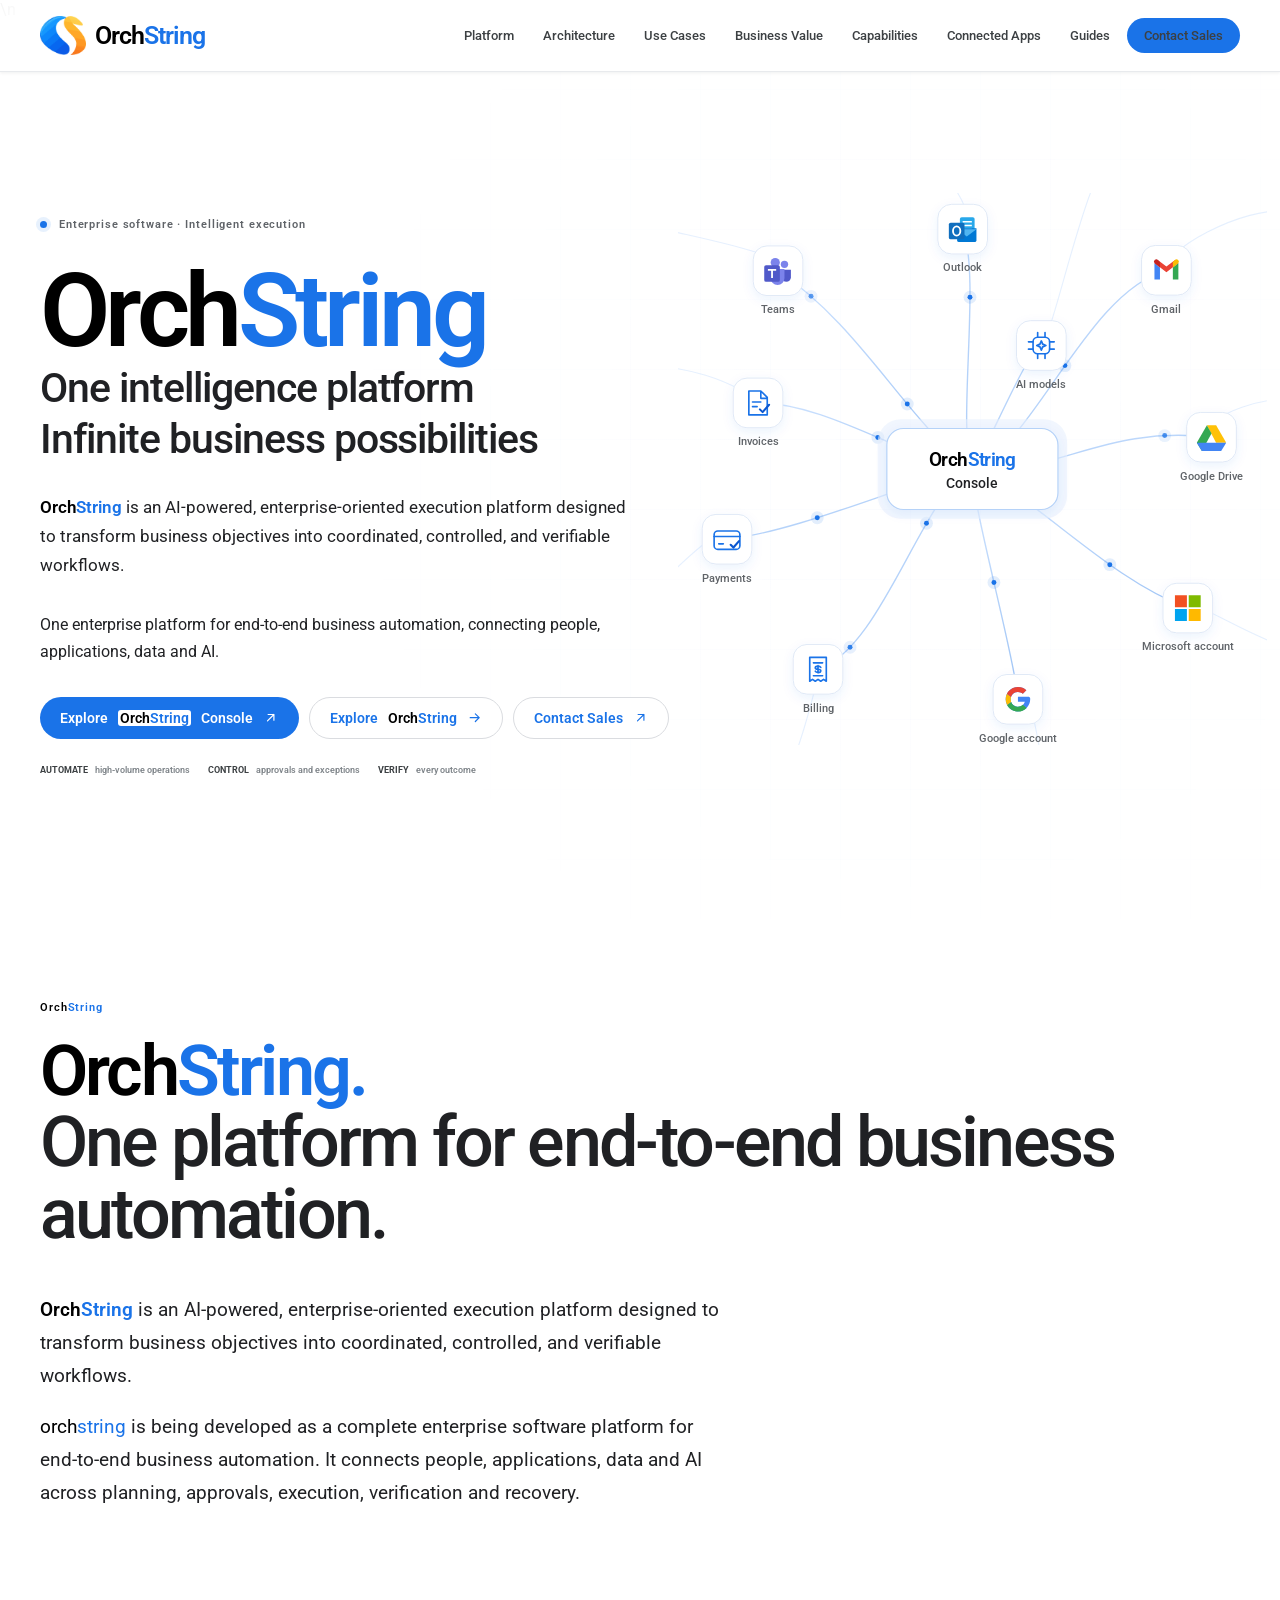
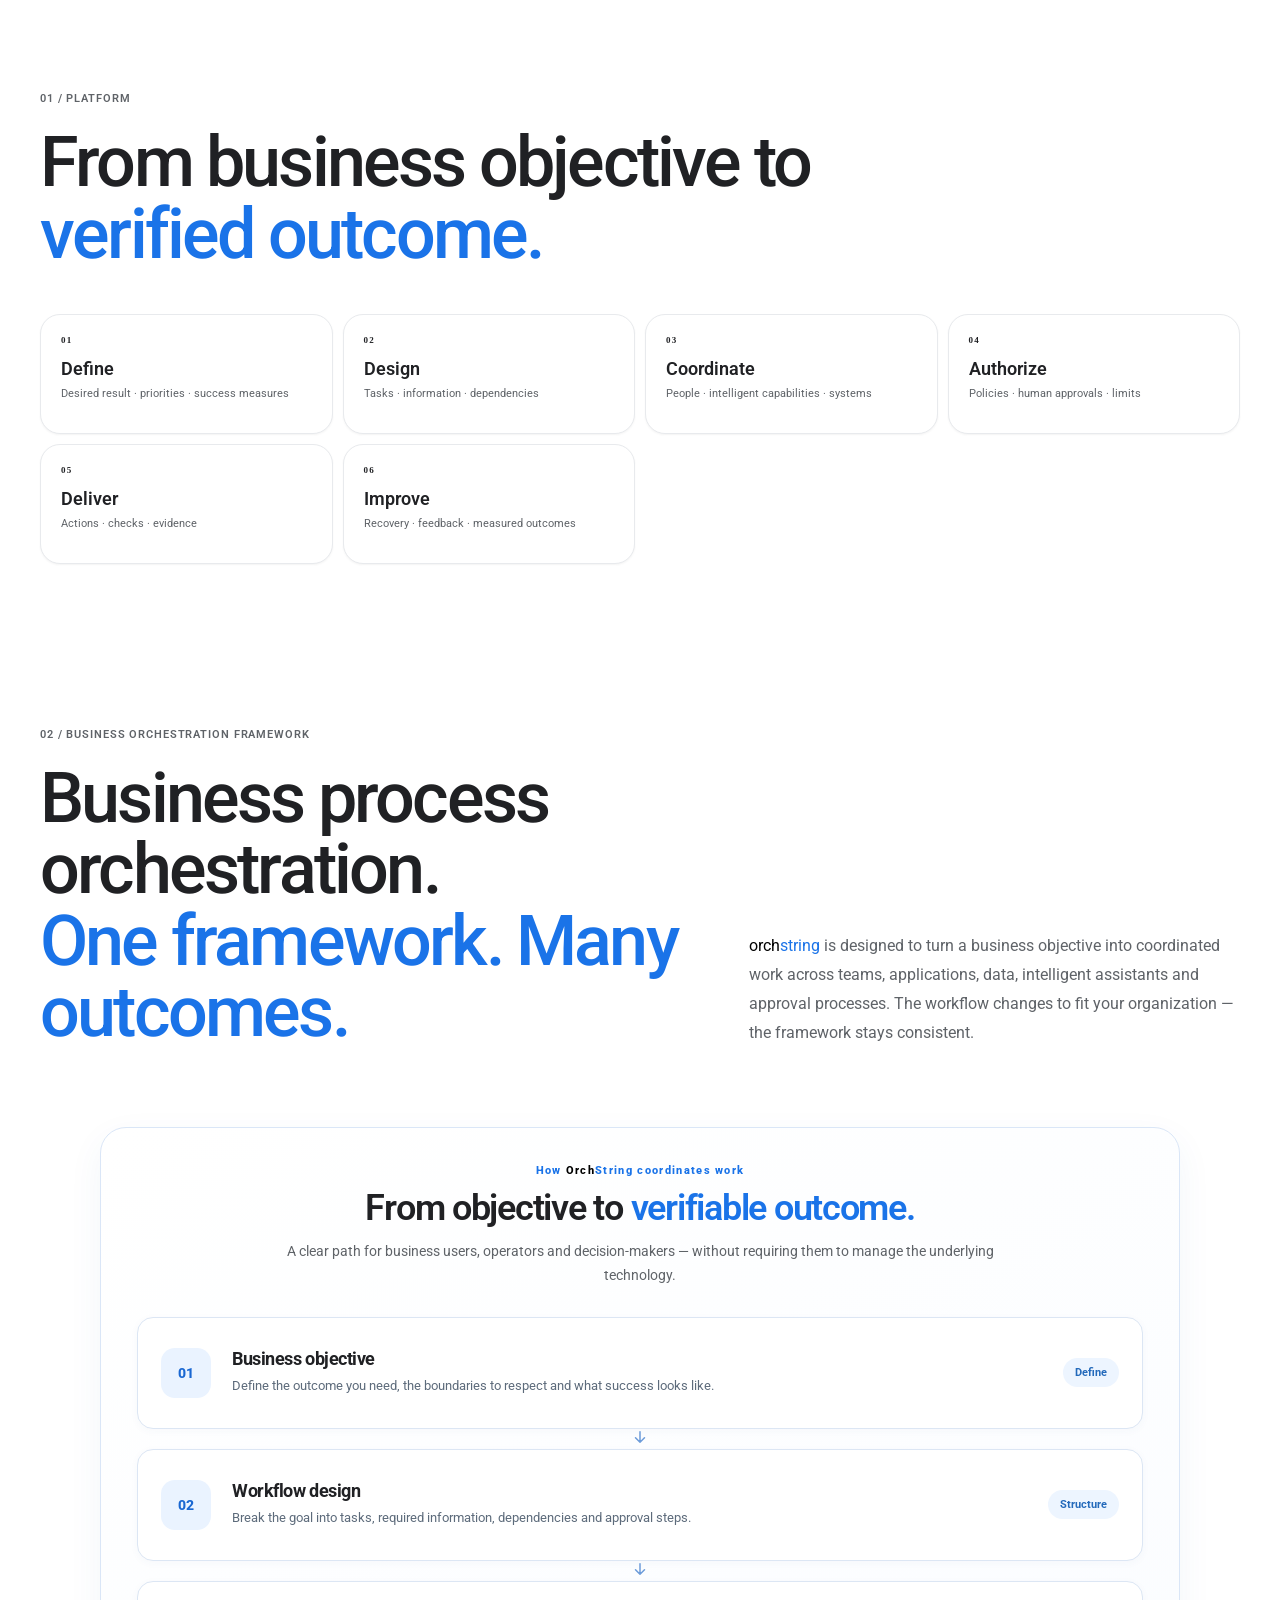
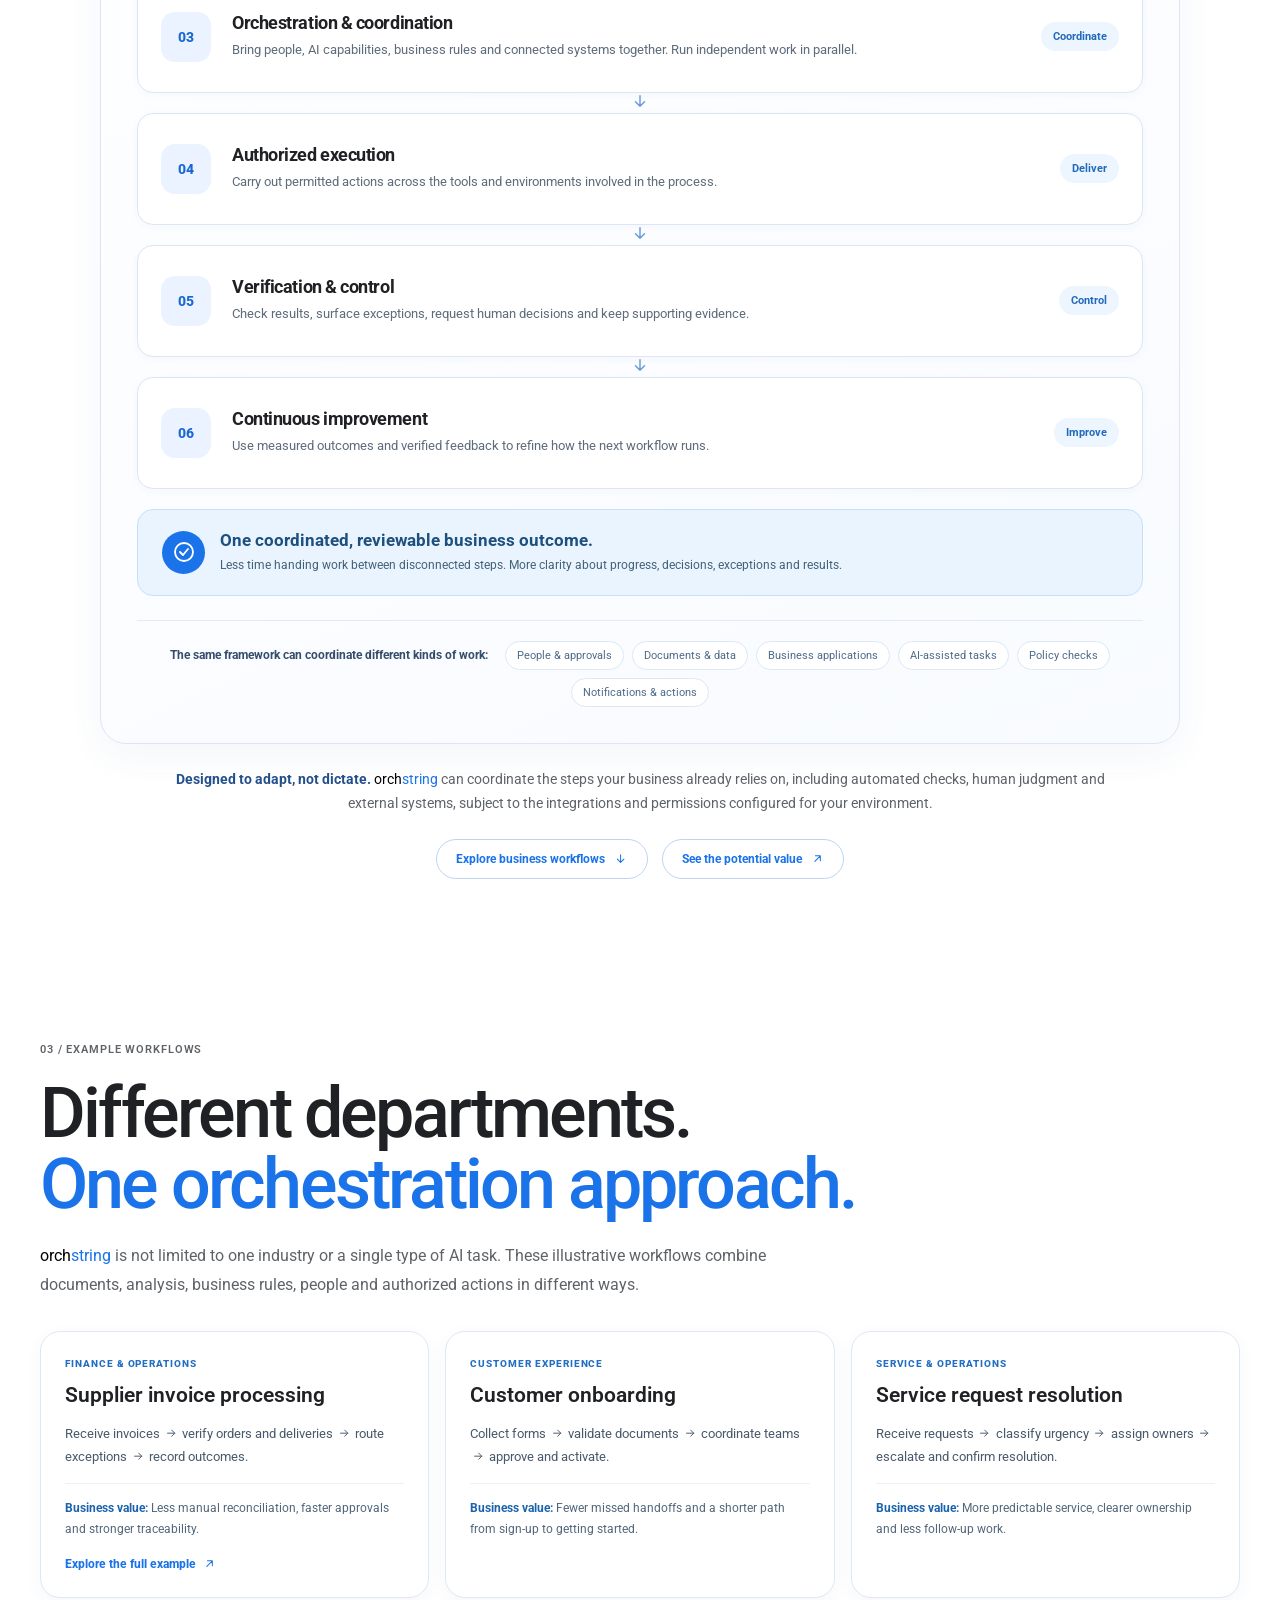
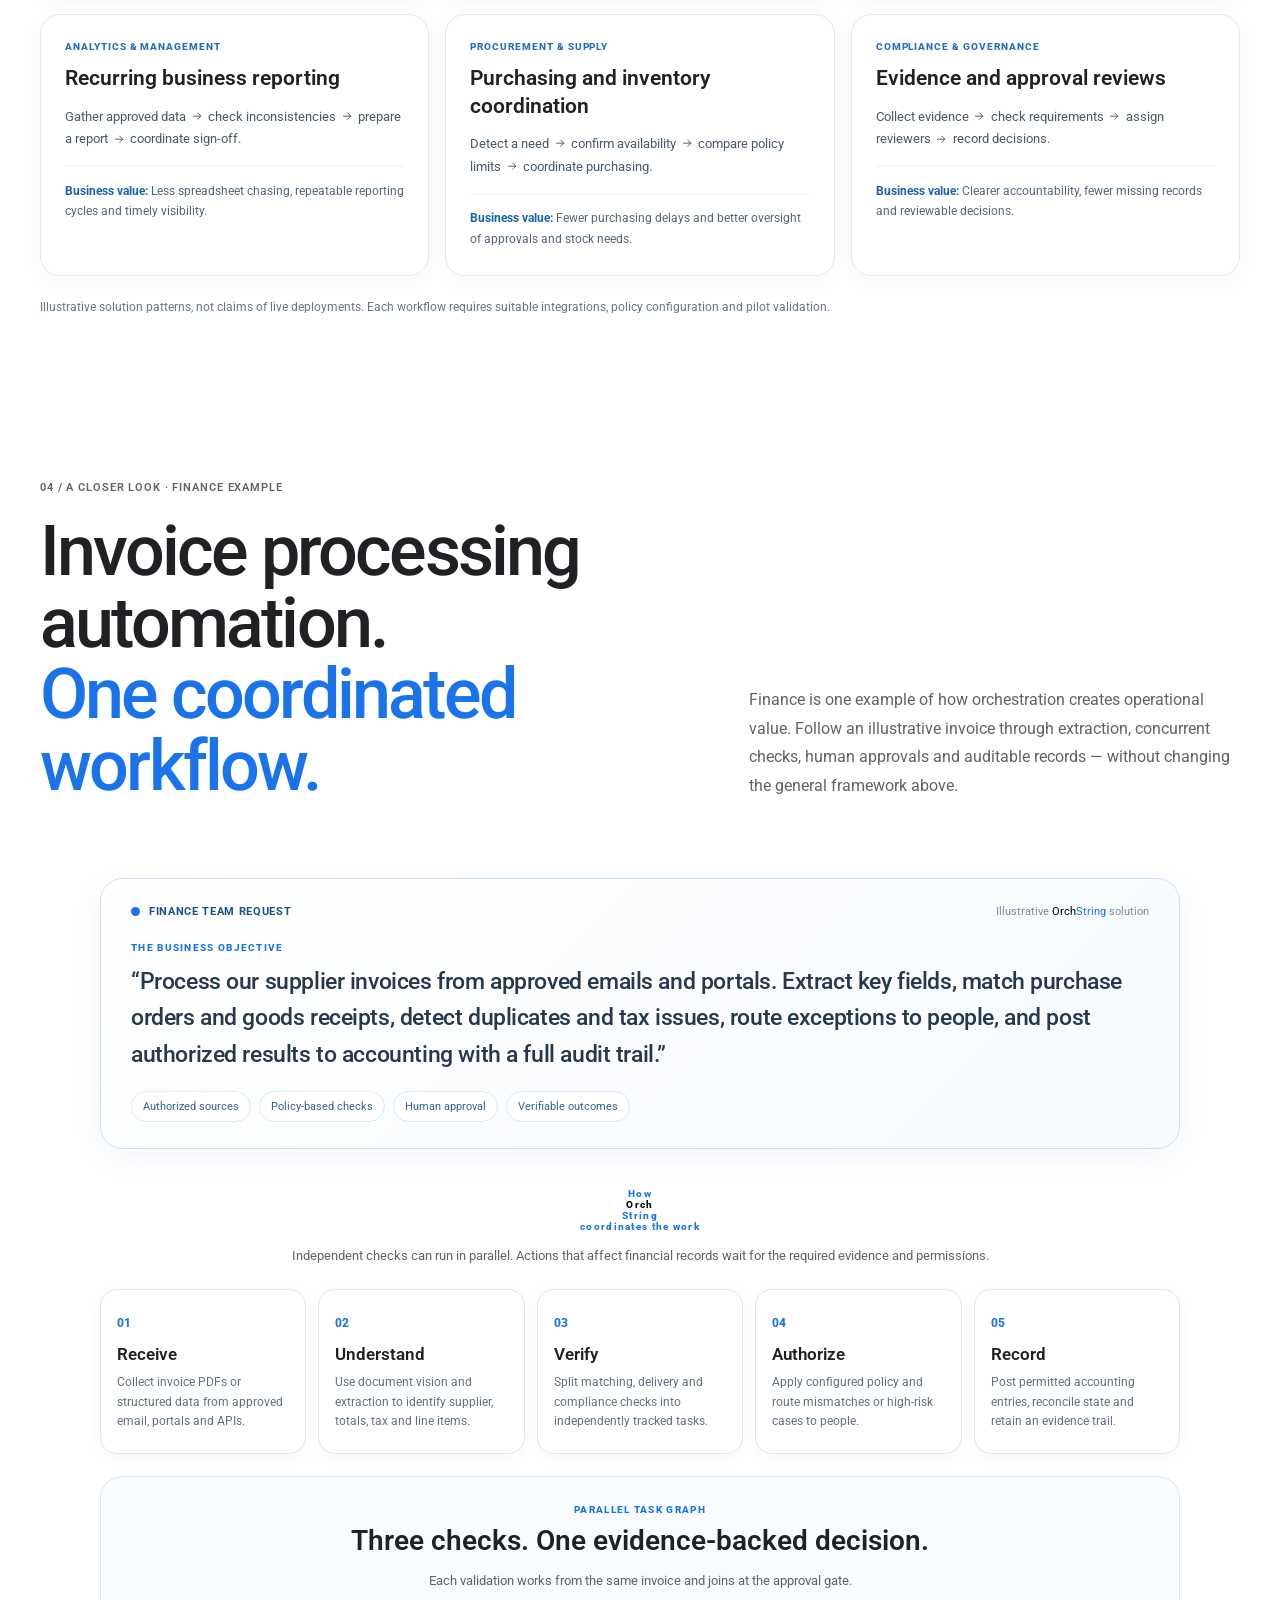
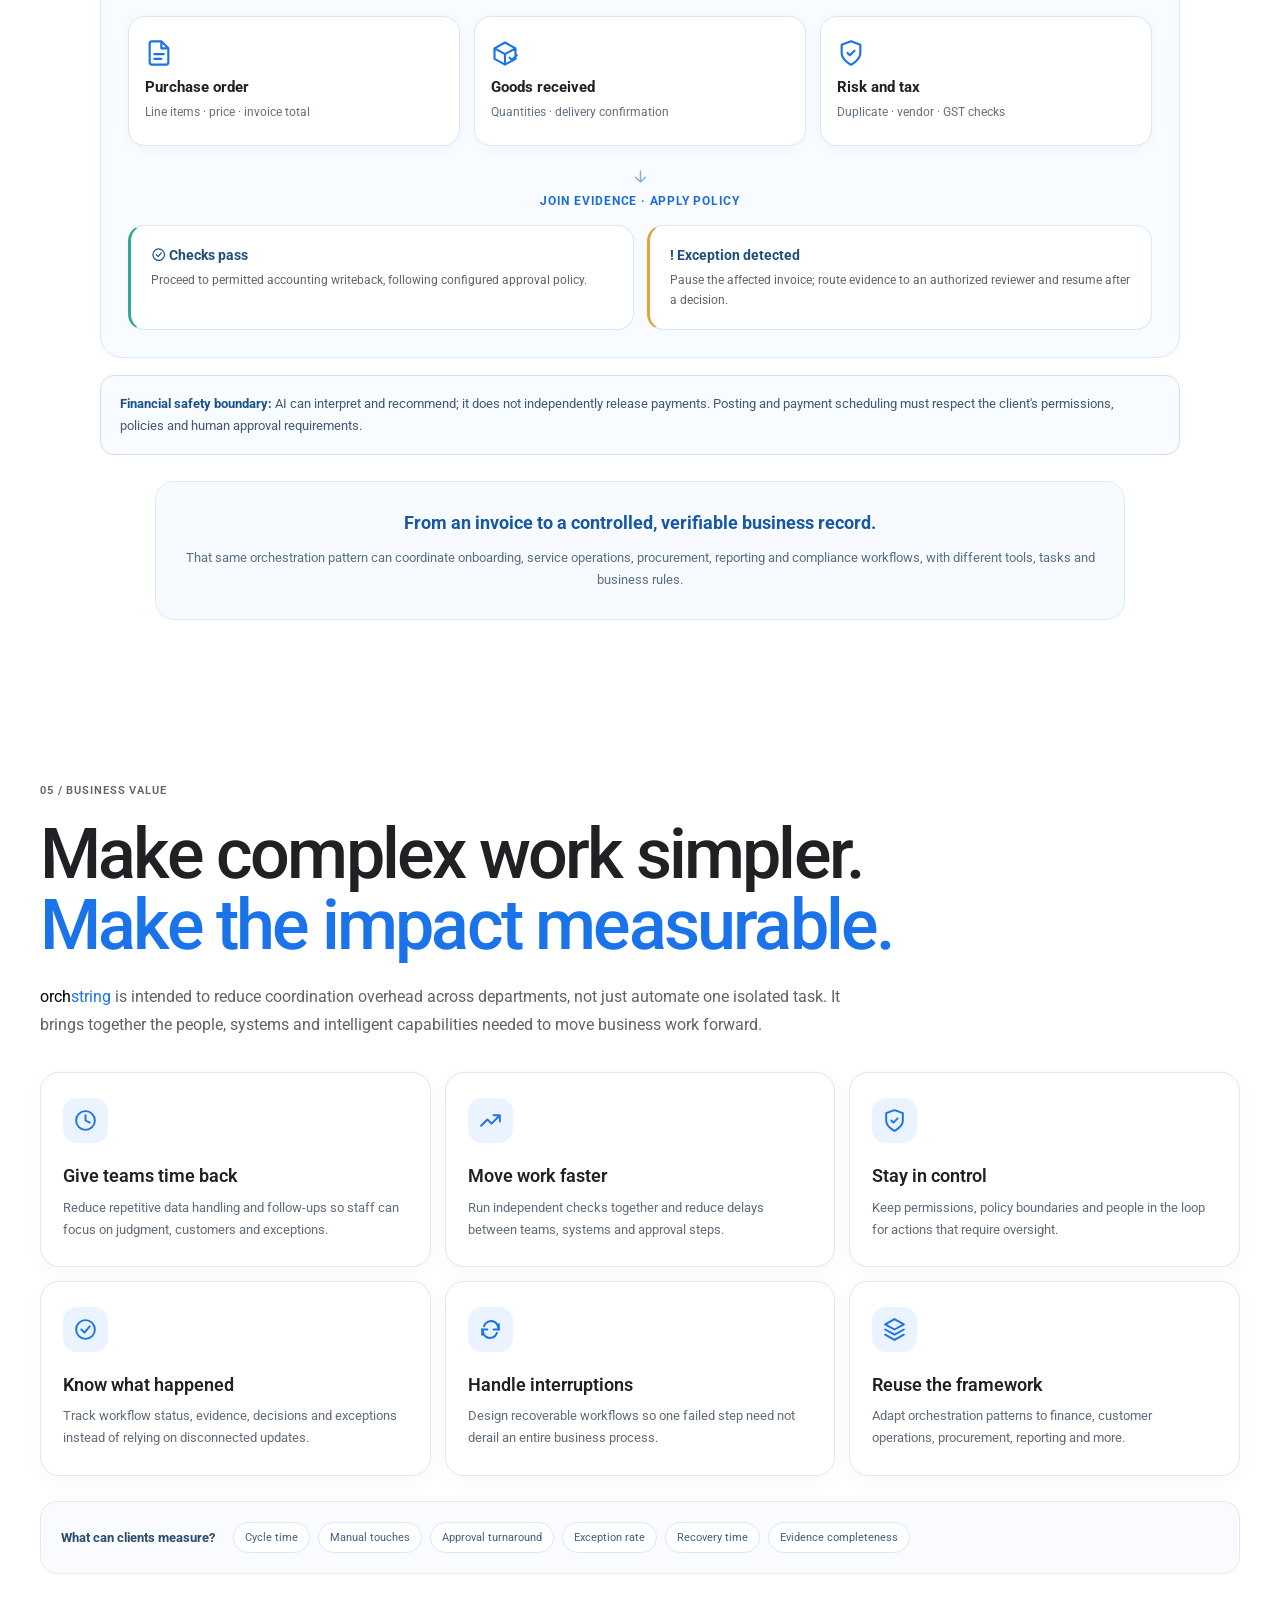
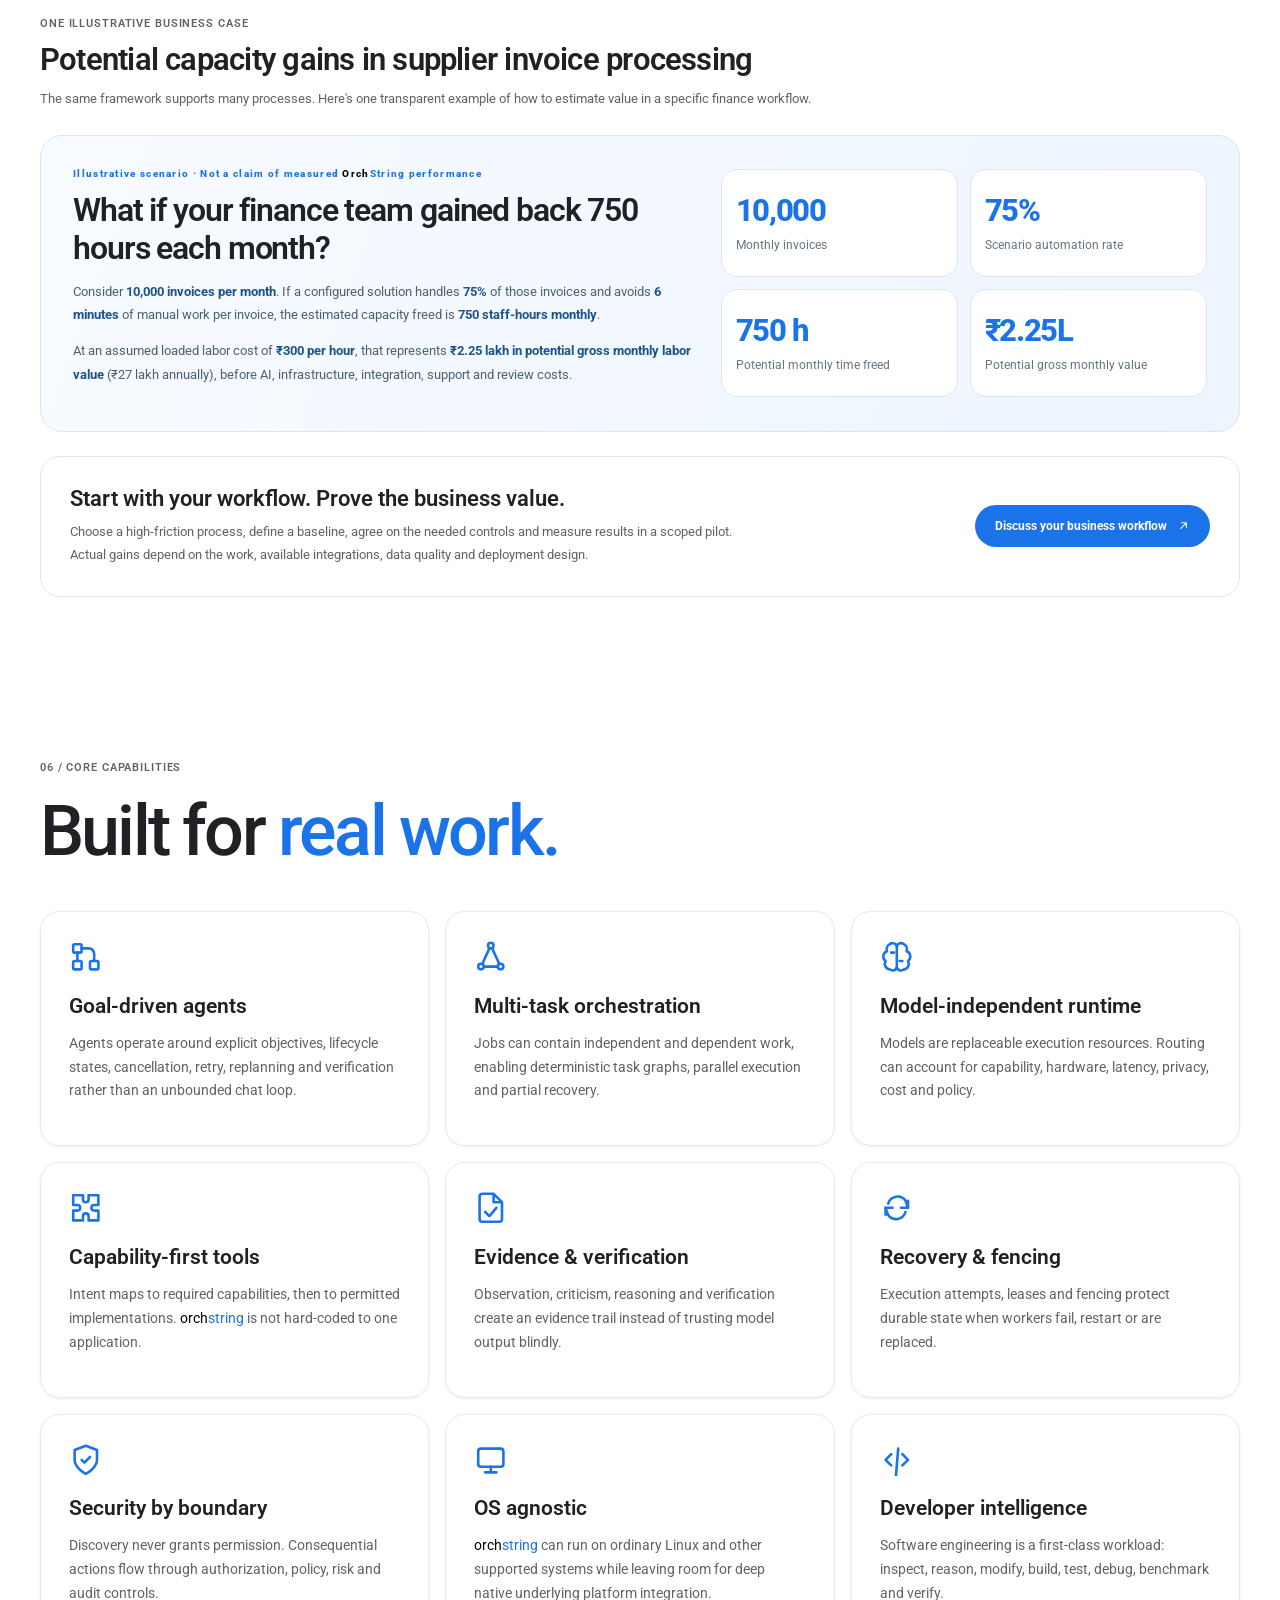
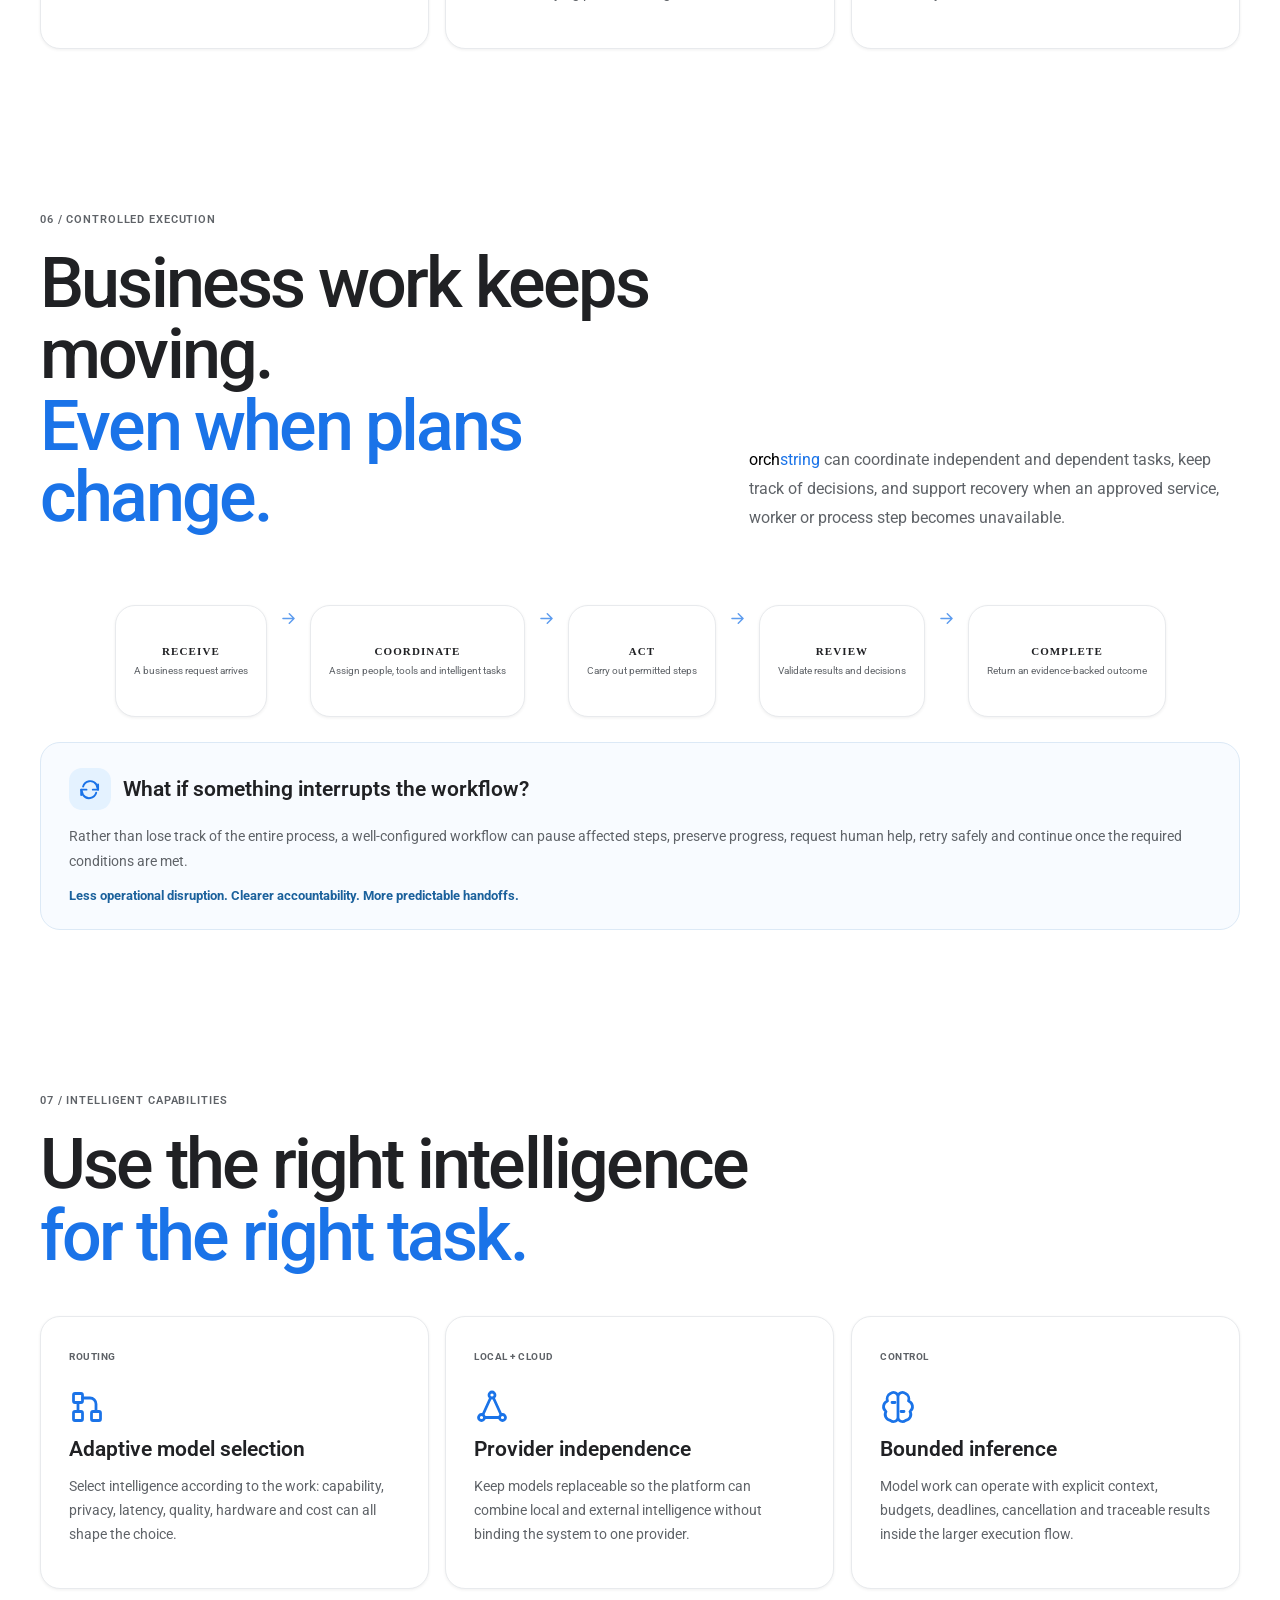
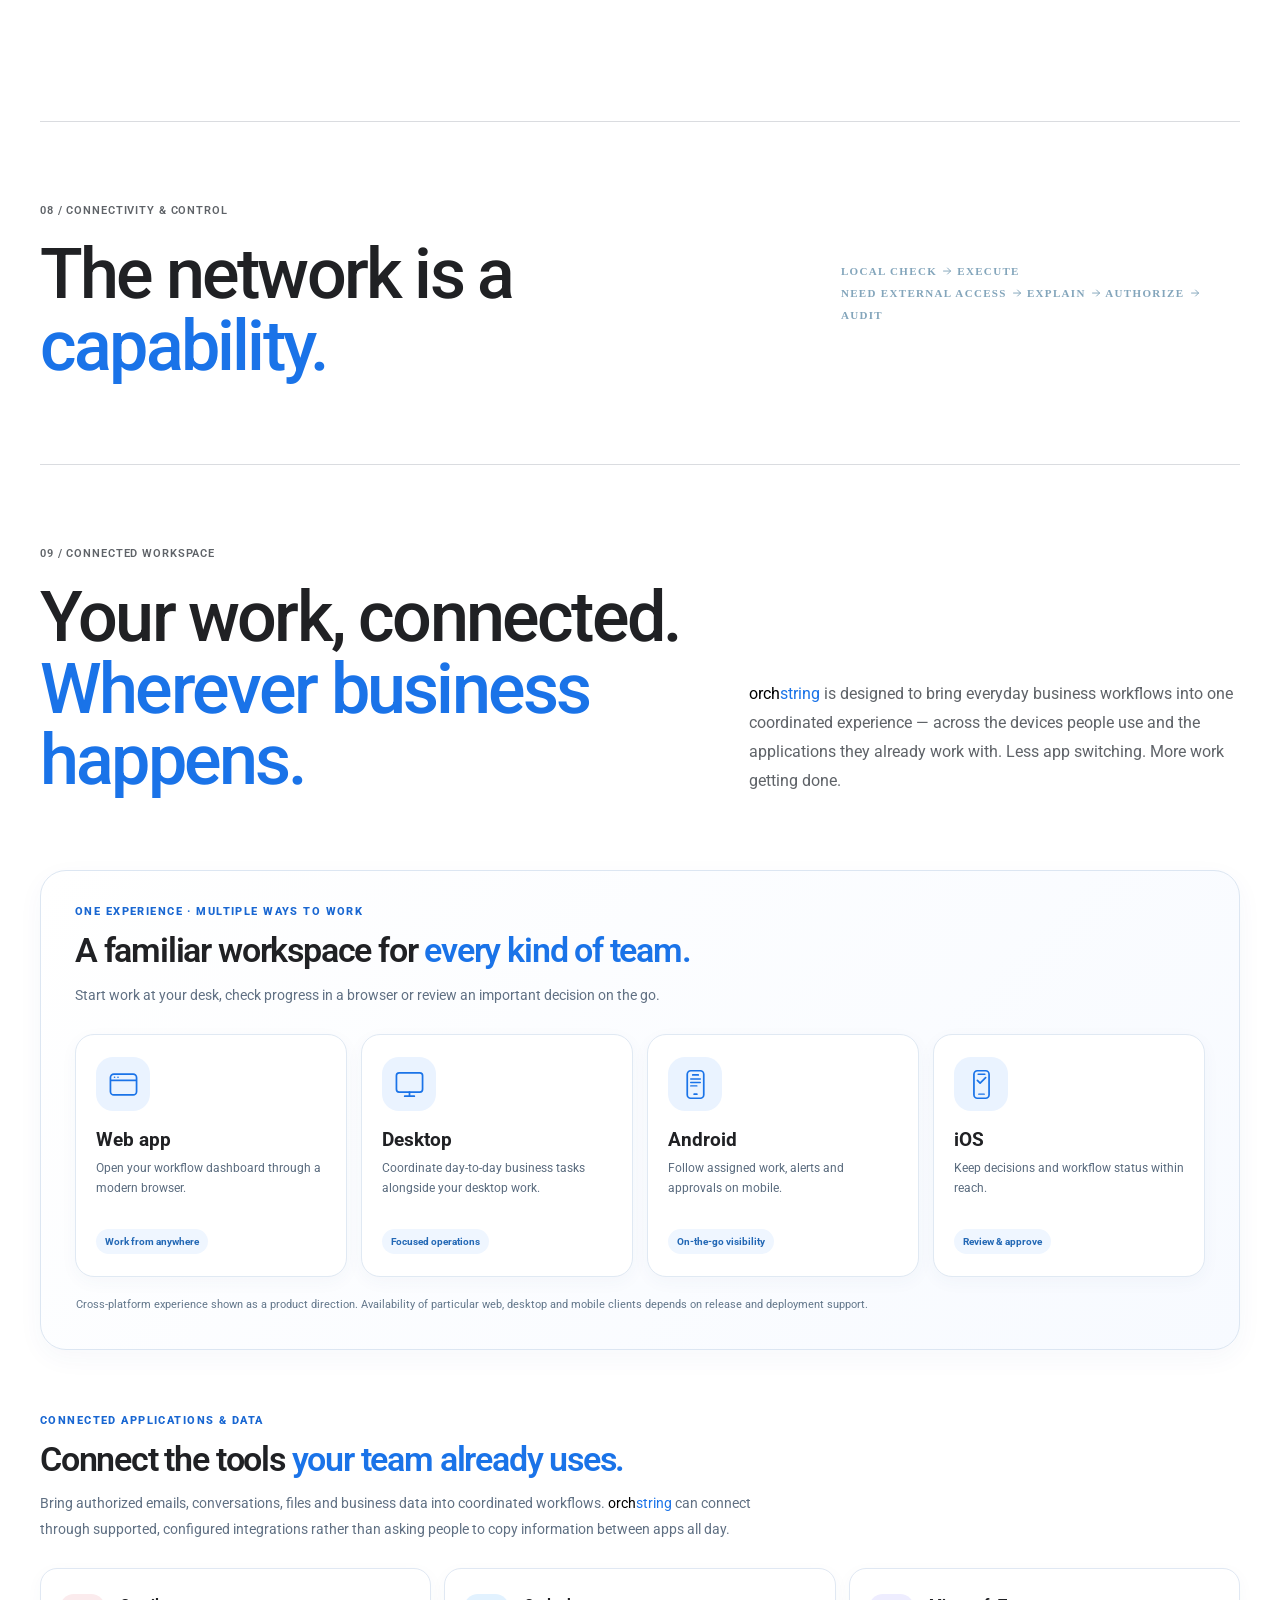
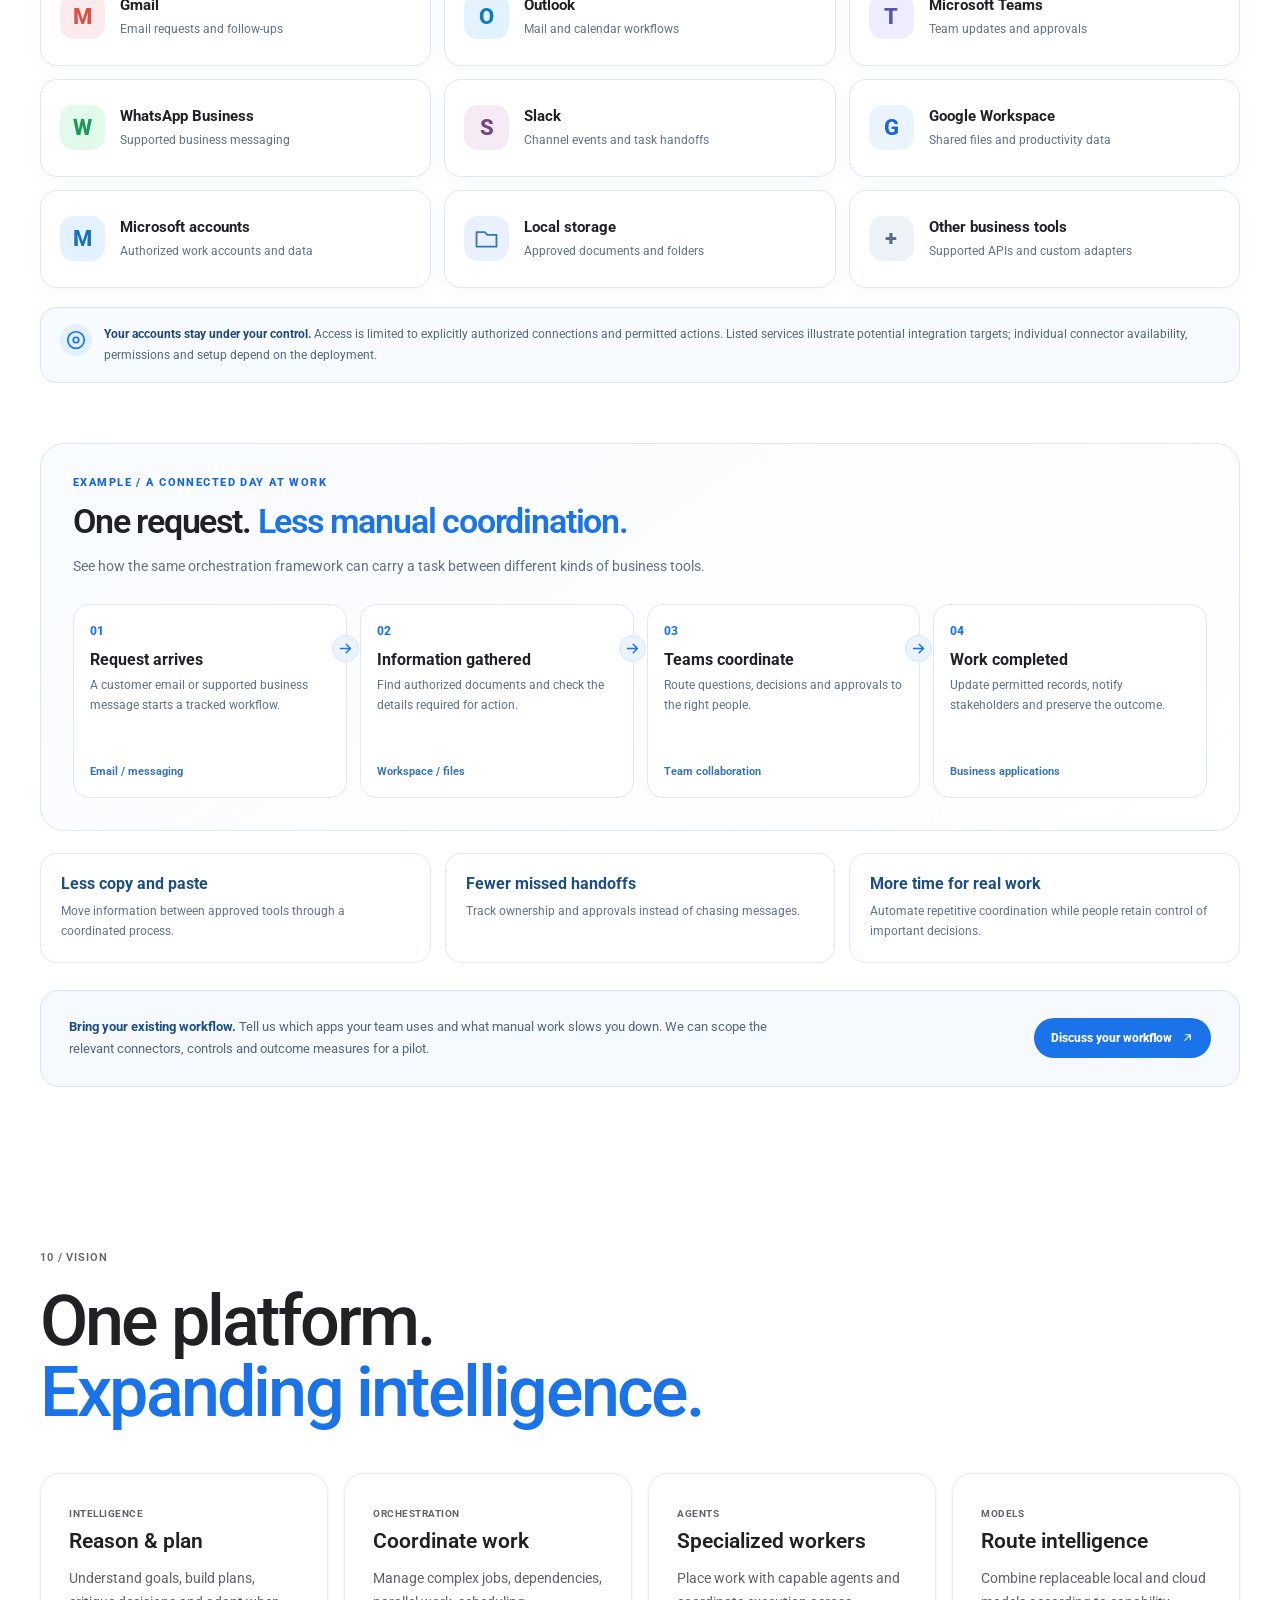
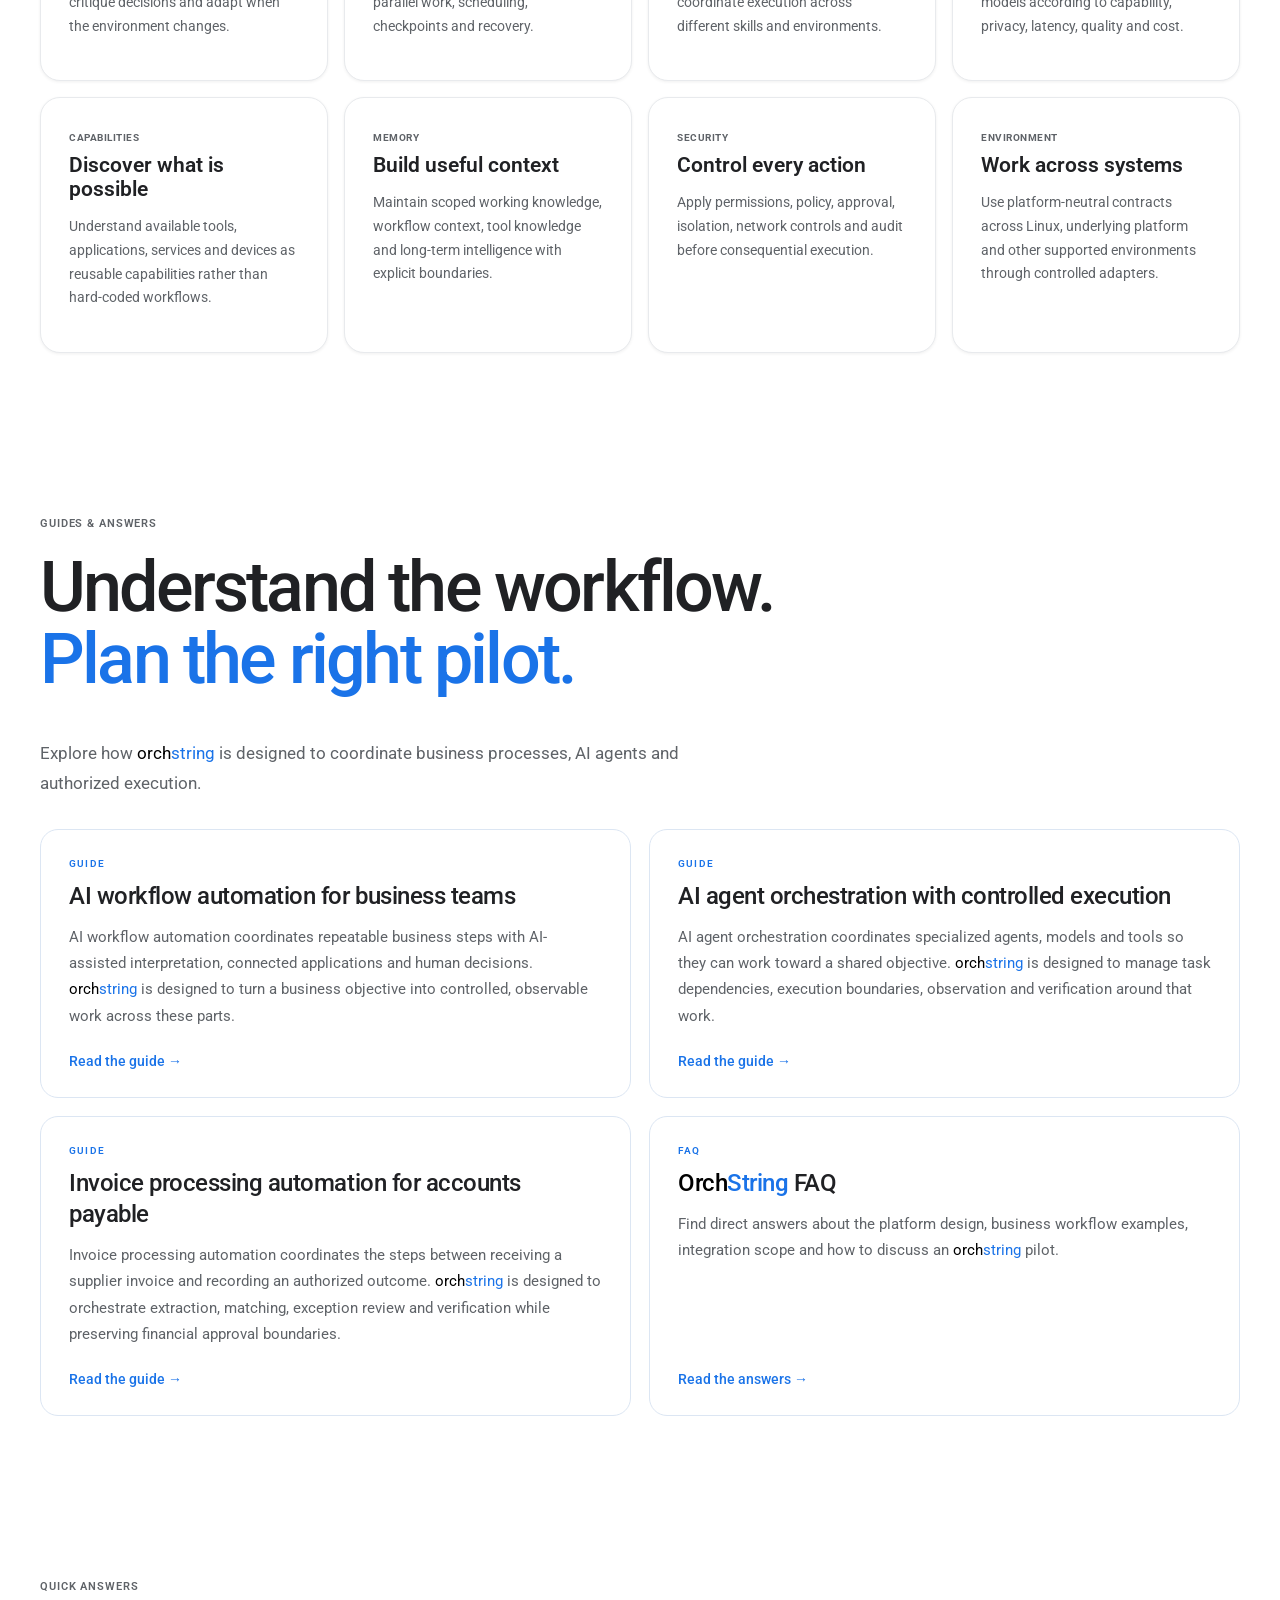
==== index.html @ 124e44bc "Link OrchString company LinkedIn profile in site schema and footer" ====
<!doctype html>
<html lang="en">
<head>
<meta charset="utf-8">
<meta name="viewport" content="width=device-width,initial-scale=1">
<meta name="theme-color" content="#ffffff">
<meta name="description" content="OrchString is an enterprise AI execution platform that turns business objectives into coordinated, controlled, and verifiable workflows across people, AI, and business applications.">

<meta name="author" content="Yogesh Pandey">
<meta name="application-name" content="OrchString">
<meta name="creator" content="Yogesh Pandey">
<meta name="robots" content="index, follow, max-image-preview:large, max-snippet:-1, max-video-preview:-1">
<link rel="icon" href="/assets/orchstring-mark.svg" type="image/svg+xml" sizes="any">\n<link rel="icon" href="/assets/orchstring-touch.png?v=20261030-search" type="image/png" sizes="180x180">
<link rel="apple-touch-icon" href="/assets/orchstring-touch.png?v=20261029-navbar-fix" sizes="180x180">
<link rel="canonical" href="https://orchstring.com/">
<link rel="alternate" type="text/plain" href="/llms.txt" title="OrchString machine-readable overview">
<meta property="og:type" content="website">
<meta property="og:site_name" content="OrchString">
<meta property="og:title" content="OrchString | Enterprise AI Execution Platform">
<meta property="og:description" content="OrchString is an enterprise AI execution platform that turns business objectives into coordinated, controlled, and verifiable workflows across people, AI, and business applications.">
<meta property="og:url" content="https://orchstring.com/">
<meta property="og:locale" content="en_IN">
<meta property="og:image" content="https://orchstring.com/assets/orchstring-social.png?v=20261026-tagline">
<meta property="og:image:width" content="1200">
<meta property="og:image:height" content="630">
<meta property="og:image:alt" content="OrchString — One intelligence platform — Infinite business possibilities">
<meta name="twitter:card" content="summary_large_image">
<meta name="twitter:image" content="https://orchstring.com/assets/orchstring-social.png?v=20261026-tagline">
<meta name="twitter:image:alt" content="OrchString — One intelligence platform — Infinite business possibilities">
<meta name="twitter:title" content="OrchString | Enterprise AI Execution Platform">
<meta name="twitter:description" content="OrchString is an enterprise AI execution platform that turns business objectives into coordinated, controlled, and verifiable workflows across people, AI, and business applications.">
<script type="application/ld+json">
{
  "@context": "https://schema.org",
  "@graph": [
    {
      "@type": "Organization",
      "@id": "https://orchstring.com/#organization",
      "name": "OrchString",
      "alternateName": [
        "orchstring"
      ],
      "url": "https://orchstring.com/",\n      "logo": { "@type": "ImageObject", "url": "https://orchstring.com/assets/orchstring-touch.png?v=20261030-search", "width": 180, "height": 180 },\n      "image": "https://orchstring.com/assets/orchstring-touch.png?v=20261030-search",
       "description": "OrchString is an enterprise AI execution platform that turns business objectives into coordinated, controlled, and verifiable workflows across people, AI, and business applications.",
      "email": "thedeveloperyug@gmail.com",
      "founder": [
        {
          "@type": "Person",
          "name": "Yogesh Pandey",
          "url": "https://www.linkedin.com/in/thedeveloperyug"
        },
        {
          "@type": "Person",
          "name": "Rishabh Saluja",
          "url": "https://www.linkedin.com/in/rishabh-saluja-4000641b7/"
        }
      ],
      "employee": [
        {
          "@type": "Person",
          "name": "Sreepada Bharadwaj",
          "jobTitle": "Finance and Operations",
          "url": "https://www.linkedin.com/in/sreepada-bharadwaj/"
        },
        {
          "@type": "Person",
          "name": "Ujjwal Krishna",
          "jobTitle": "Head of Sales",
          "url": "https://www.linkedin.com/in/ujjwal-krishna-6913a8172/"
        }
      ],
      "contactPoint": [
        {
          "@type": "ContactPoint",
          "contactType": "sales",
          "email": "rishabh@neytraintelligence.com"
        }
      ],
      "sameAs": [
        "https://www.linkedin.com/company/orchstring/",
        "https://www.linkedin.com/in/thedeveloperyug"
      ],
      "slogan": "One intelligence platform\nInfinite business possibilities"
    },
    {
      "@type": "SoftwareApplication",
      "@id": "https://orchstring.com/#orchstring",
      "name": "OrchString",
      "alternateName": [
        "orchstring"
      ],
      "url": "https://orchstring.com/",
      "applicationCategory": "BusinessApplication",
      "operatingSystem": "OS agnostic",
      "description": "orchstring is an AI-powered, enterprise-oriented execution platform designed to transform business objectives into coordinated, controlled, and verifiable workflows.",
      "creator": {
        "@id": "https://orchstring.com/#organization"
      },
      "provider": {
        "@id": "https://orchstring.com/#organization"
      }
    },
    {
      "@type": "WebSite",
      "@id": "https://orchstring.com/#website",
      "url": "https://orchstring.com/",
      "name": "OrchString",
      "alternateName": [
        "orchstring"
      ],
      "publisher": {
        "@id": "https://orchstring.com/#organization"
      },
      "inLanguage": "en-IN",
      "description": "Automate your business with orchstring, an enterprise AI execution platform connecting people, apps and AI through controlled, verifiable workflows.",
      "hasPart": [
        {
          "@type": "WebPage",
          "@id": "https://orchstring.com/#webpage",
          "url": "https://orchstring.com/"
        },
        {
          "@type": "WebPage",
          "@id": "https://orchstring.com/ai-workflow-automation/#webpage",
          "url": "https://orchstring.com/ai-workflow-automation/"
        },
        {
          "@type": "WebPage",
          "@id": "https://orchstring.com/ai-agent-orchestration/#webpage",
          "url": "https://orchstring.com/ai-agent-orchestration/"
        },
        {
          "@type": "WebPage",
          "@id": "https://orchstring.com/invoice-processing-automation/#webpage",
          "url": "https://orchstring.com/invoice-processing-automation/"
        },
        {
          "@type": "WebPage",
          "@id": "https://orchstring.com/faq/#webpage",
          "url": "https://orchstring.com/faq/"
        }
      ]
    },
    {
      "@type": "WebPage",
      "@id": "https://orchstring.com/#webpage",
      "url": "https://orchstring.com/",
      "name": "OrchString | Enterprise AI Execution Platform",
      "description": "Automate your business with orchstring, an enterprise AI execution platform connecting people, apps and AI through controlled, verifiable workflows.",
      "isPartOf": {
        "@id": "https://orchstring.com/#website"
      },
      "about": [
        {
          "@id": "https://orchstring.com/#organization"
        },
        {
          "@id": "https://orchstring.com/#orchstring"
        }
      ],
      "inLanguage": "en-IN",
      "dateModified": "2026-10-26",
      "keywords": [
        "enterprise execution platform",
        "enterprise AI software",
        "business operations orchestration",
        "AI workflow automation",
        "AI agent orchestration"
      ],
      "relatedLink": [
        "https://orchstring.com/ai-workflow-automation/",
        "https://orchstring.com/ai-agent-orchestration/",
        "https://orchstring.com/invoice-processing-automation/",
        "https://orchstring.com/faq/"
      ]
    }
  ]
}
</script>
<title>OrchString | Enterprise AI Execution Platform</title>
<link rel="preconnect" href="https://fonts.googleapis.com">
<link rel="preconnect" href="https://fonts.gstatic.com" crossorigin>
<link href="https://fonts.googleapis.com/css2?family=Roboto:wght@400;500;700&display=swap" rel="stylesheet">
<link rel="stylesheet" href="style-new.css?v=20261026-tagline">
<link rel="stylesheet" href="/content.css?v=20261026-seo">
<noscript><style>.reveal,.reveal *{opacity:1!important;transform:none!important;animation:none!important}</style></noscript>
</head>
<body>
<a class="skip-link" href="#top">Skip to content</a>
<svg xmlns="http://www.w3.org/2000/svg" class="orchstring-icon-sprite" aria-hidden="true" focusable="false"><defs>
<symbol id="orchstring-icon-menu" viewBox="0 0 24 24"><path d='M4 6h16M4 12h16M4 18h16'/></symbol>
<symbol id="orchstring-icon-arrow-up-right" viewBox="0 0 24 24"><path d='M7 17 17 7M8 7h9v9'/></symbol>
<symbol id="orchstring-icon-arrow-right" viewBox="0 0 24 24"><path d='M5 12h14m-6-6 6 6-6 6'/></symbol>
<symbol id="orchstring-icon-arrow-down" viewBox="0 0 24 24"><path d='M12 5v14m-6-6 6 6 6-6'/></symbol>
<symbol id="orchstring-icon-check-circle" viewBox="0 0 24 24"><circle cx='12' cy='12' r='9'/><path d='m8 12 3 3 5-6'/></symbol>
<symbol id="orchstring-icon-file-text" viewBox="0 0 24 24"><path d='M14 2H6a2 2 0 0 0-2 2v16a2 2 0 0 0 2 2h12a2 2 0 0 0 2-2V8zM14 2v6h6M8 13h8M8 17h6'/></symbol>
<symbol id="orchstring-icon-package-check" viewBox="0 0 24 24"><path d='m12 3 9 5-9 5-9-5 9-5ZM3 8v9l9 5 9-5V8M12 13v9m4-6 2 2 4-4'/></symbol>
<symbol id="orchstring-icon-shield-check" viewBox="0 0 24 24"><path d='M12 22s8-4 8-10V5l-8-3-8 3v7c0 6 8 10 8 10Z'/><path d='m9 12 2 2 4-4'/></symbol>
<symbol id="orchstring-icon-clock" viewBox="0 0 24 24"><circle cx='12' cy='12' r='9'/><path d='M12 7v5l4 2'/></symbol>
<symbol id="orchstring-icon-trending-up" viewBox="0 0 24 24"><path d='m3 17 6-6 4 4 8-8M15 7h6v6'/></symbol>
<symbol id="orchstring-icon-refresh-cw" viewBox="0 0 24 24"><path d='M20 7v5h-5M4 17v-5h5'/><path d='M5.8 9a7 7 0 0 1 12.5-2L20 12M4 12l1.7 5a7 7 0 0 0 12.5-2'/></symbol>
<symbol id="orchstring-icon-layers" viewBox="0 0 24 24"><path d='m12 2 9 5-9 5-9-5 9-5ZM3 12l9 5 9-5M3 17l9 5 9-5'/></symbol>
<symbol id="orchstring-icon-workflow" viewBox="0 0 24 24"><rect x='3' y='3' width='6' height='6' rx='1'/><rect x='15' y='15' width='6' height='6' rx='1'/><rect x='3' y='15' width='6' height='6' rx='1'/><path d='M9 6h5a4 4 0 0 1 4 4v5M6 9v6'/></symbol>
<symbol id="orchstring-icon-network" viewBox="0 0 24 24"><circle cx='12' cy='4' r='2'/><circle cx='5' cy='19' r='2'/><circle cx='19' cy='19' r='2'/><path d='m11 6-5 11m7-11 5 11M7 19h10'/></symbol>
<symbol id="orchstring-icon-brain" viewBox="0 0 24 24"><path d='M12 5a3 3 0 0 0-5-2 4 4 0 0 0-2 5 4 4 0 0 0-1 7 4 4 0 0 0 3 6 3 3 0 0 0 5-2V5ZM12 5a3 3 0 0 1 5-2 4 4 0 0 1 2 5 4 4 0 0 1 1 7 4 4 0 0 1-3 6 3 3 0 0 1-5-2V5Z'/><path d='M8 9h2m4 6h2'/></symbol>
<symbol id="orchstring-icon-puzzle" viewBox="0 0 24 24"><path d='M3 3h7v3a2 2 0 1 0 4 0V3h7v7h-3a2 2 0 1 0 0 4h3v7h-7v-3a2 2 0 1 0-4 0v3H3v-7h3a2 2 0 1 0 0-4H3V3Z'/></symbol>
<symbol id="orchstring-icon-file-check" viewBox="0 0 24 24"><path d='M14 2H6a2 2 0 0 0-2 2v16a2 2 0 0 0 2 2h12a2 2 0 0 0 2-2V8l-6-6Zm0 0v6h6'/><path d='m8 15 3 3 5-6'/></symbol>
<symbol id="orchstring-icon-monitor" viewBox="0 0 24 24"><rect x='3' y='4' width='18' height='13' rx='2'/><path d='M8 21h8M12 17v4'/></symbol>
<symbol id="orchstring-icon-code" viewBox="0 0 24 24"><path d='m8 8-4 4 4 4m8-8 4 4-4 4m-3-12-2 24'/></symbol>
<symbol id="orchstring-icon-circle-dot" viewBox="0 0 24 24"><circle cx='12' cy='12' r='9'/><circle cx='12' cy='12' r='3'/></symbol>
</defs></svg>
<div id="progress"></div>
<div class="noise" aria-hidden="true"></div>

<header class="site-header">
  <a class="brand" href="#top" aria-label="OrchString home">
    <img class="brand-logo-mark" src="/assets/orchstring-touch.png?v=20261029-navbar-fix" width="46" height="41" alt="" decoding="sync" fetchpriority="high"><span class="brand-wordmark"><span class="brand-orch">Orch</span><span class="brand-string">String</span></span>
  </a>
  <button class="menu-toggle" aria-label="Toggle navigation" aria-expanded="false"><svg class="orchstring-icon" viewBox="0 0 24 24" aria-hidden="true" focusable="false"><use href="#orchstring-icon-menu"></use></svg></button>
  <nav id="main-nav">
    <a href="#platform">Platform</a>
    <a href="#architecture">Architecture</a>
    <a href="#use-cases">Use Cases</a>
    <a href="#business-impact">Business Value</a>
    <a href="#capabilities">Capabilities</a>
    <a href="#any-os">Connected Apps</a>
    <a href="#resources">Guides</a>
    <a class="nav-sales" href="#contact">Contact Sales</a>
  </nav>
</header>

<main id="top">
<section class="hero orchstring-hero">
  <div class="hero-grid"></div>
  <div class="hero-copy reveal">
    <div class="eyebrow"><span class="live-dot"></span> Enterprise software · Intelligent execution</div>
    <h1><span class="hero-brand-name"><span class="os-brand-name"><span class="os-brand-orch">Orch</span><span class="os-brand-string">String</span></span></span><br><span class="hero-tagline">One intelligence platform<br>Infinite business possibilities</span></h1>
    <p class="brand-introduction"><strong class="intro-brand"><span class="os-brand-name"><span class="os-brand-orch">Orch</span><span class="os-brand-string">String</span></span></strong> is an AI-powered, enterprise-oriented execution platform designed to transform business objectives into coordinated, controlled, and verifiable workflows.</p>
    <p class="enterprise-positioning">One enterprise platform for end-to-end business automation, connecting people, applications, data and AI.</p>
    <div class="buttons">
      <a class="primary magnetic" href="https://neytra-console.pages.dev/#/login" target="_blank" rel="noopener noreferrer">Explore <span class="os-brand-name"><span class="os-brand-orch">Orch</span><span class="os-brand-string">String</span></span> Console <span><svg class="orchstring-icon" viewBox="0 0 24 24" aria-hidden="true" focusable="false"><use href="#orchstring-icon-arrow-up-right"></use></svg></span></a>
      <a class="secondary" href="#platform">Explore <span class="os-brand-name"><span class="os-brand-orch">Orch</span><span class="os-brand-string">String</span></span> <span><svg class="orchstring-icon" viewBox="0 0 24 24" aria-hidden="true" focusable="false"><use href="#orchstring-icon-arrow-right"></use></svg></span></a>
      <a class="secondary" href="mailto:rishabh@neytraintelligence.com?subject=OrchString%20Business%20Inquiry">Contact Sales <span aria-hidden="true"><svg class="orchstring-icon" viewBox="0 0 24 24" aria-hidden="true" focusable="false"><use href="#orchstring-icon-arrow-up-right"></use></svg></span></a>
    </div>
    <div class="hero-proof">
      <span><b>AUTOMATE</b> high-volume operations</span>
      <span><b>CONTROL</b> approvals and exceptions</span>
      <span><b>VERIFY</b> every outcome</span>
    </div>
  </div>

  <div class="neural-scene" role="img" aria-label="Business connectors converge on OrchString Console: Teams, Outlook, Gmail, Google Drive, Microsoft account, Google account, billing, payments, invoices and AI models.">
    <svg class="neural-network" viewBox="0 0 640 600" xmlns="http://www.w3.org/2000/svg" aria-hidden="true" focusable="false">
      <defs>
        <linearGradient id="connector-flow-blue" x1="0" y1="0" x2="1" y2="1">
          <stop stop-color="#90BFFF"/>
          <stop offset="1" stop-color="#1A73E8"/>
        </linearGradient>
        <filter id="connector-card-shadow" x="-30%" y="-30%" width="160%" height="170%">
          <feDropShadow dx="0" dy="4" stdDeviation="6" flood-color="#1A73E8" flood-opacity=".08"/>
        </filter>
        <symbol id="connector-icon-teams" viewBox="0 0 32 32"><circle cx="23" cy="9" r="4" fill="#7B83EB"/><circle cx="13" cy="7" r="5" fill="#7B83EB"/><path d="M20 15h10v8a5 5 0 0 1-10 0Z" fill="#5059C9"/><path d="M8 14h15v10a7.5 7.5 0 0 1-15 0Z" fill="#7B83EB"/><rect x="1" y="10" width="17" height="18" rx="2" fill="#5059C9"/><path d="M5 15h9m-4.5 0v9" fill="none" stroke="#fff" stroke-width="2"/></symbol>
        <symbol id="connector-icon-outlook" viewBox="0 0 32 32"><rect x="13" y="3" width="16" height="22" rx="2" fill="#28A8EA"/><path d="M16 8h10M16 12h10M16 16h10" stroke="#fff" stroke-width="1.5"/><path d="M10 15h21v13a2 2 0 0 1-2 2H12a2 2 0 0 1-2-2Z" fill="#0078D4"/><path d="m10 16 10.5 8L31 16" fill="#50B5F1"/><rect x="1" y="9" width="17" height="18" rx="2" fill="#106EBE"/><ellipse cx="9.5" cy="18" rx="4" ry="5" fill="none" stroke="#fff" stroke-width="2"/></symbol>
        <symbol id="connector-icon-gmail" viewBox="0 0 32 32"><path d="M3 8v18h6V13Z" fill="#4285F4"/><path d="M23 13v13h6V8Z" fill="#34A853"/><path d="m3 8 13 10L29 8l-4-3-9 7L7 5Z" fill="#EA4335"/><path d="m3 8 6 5V7L7 5a2.5 2.5 0 0 0-4 3Z" fill="#C5221F"/><path d="m23 7 2-2a2.5 2.5 0 0 1 4 3l-6 5Z" fill="#FBBC04"/></symbol>
        <symbol id="connector-icon-drive" viewBox="0 0 32 32"><path d="M11 3h10l11 19H21Z" fill="#FFC107"/><path d="M11 3 0 22l5.5 9L16 12Z" fill="#34A853"/><path d="M0 22h32l-5.5 9h-21Z" fill="#4285F4"/></symbol>
        <symbol id="connector-icon-microsoft" viewBox="0 0 32 32"><path d="M2 2h13v13H2Z" fill="#F25022"/><path d="M17 2h13v13H17Z" fill="#7FBA00"/><path d="M2 17h13v13H2Z" fill="#00A4EF"/><path d="M17 17h13v13H17Z" fill="#FFB900"/></symbol>
        <symbol id="connector-icon-google" viewBox="0 0 32 32"><g transform="scale(.6666667)"><path fill="#4285F4" d="M43.6 20.5H42V20H24v8h11.3A12 12 0 0 1 24 36c-6.6 0-12-5.4-12-12s5.4-12 12-12c3.1 0 5.9 1.2 8 3.1l5.7-5.7A19.9 19.9 0 0 0 24 4C13 4 4 13 4 24s9 20 20 20 20-9 20-20c0-1.2-.1-2.4-.4-3.5Z"/><path fill="#34A853" d="m6.3 33.3 6.6-5.1A12 12 0 0 0 24 36c3.1 0 5.9-1.2 8-3.1l6.2 5.2A19.9 19.9 0 0 1 24 44c-7.6 0-14.2-4.2-17.7-10.7Z"/><path fill="#FBBC05" d="M4 24c0-3.2.8-6.2 2.1-8.9l6.6 5.1a12 12 0 0 0 .2 8l-6.6 5.1A19.9 19.9 0 0 1 4 24Z"/><path fill="#EA4335" d="m6.1 15.1 6.6 5.1A12 12 0 0 1 24 12c3.1 0 5.9 1.2 8 3.1l5.7-5.7A19.9 19.9 0 0 0 24 4c-7.8 0-14.5 4.5-17.9 11.1Z"/></g></symbol>
        <symbol id="connector-icon-billing" viewBox="0 0 32 32"><g fill="none" stroke="#1A73E8" stroke-width="1.8" stroke-linecap="round" stroke-linejoin="round"><path d="M7 3h18v26l-3-2-3 2-3-2-3 2-3-2-3 2Z"/><path d="M11 9h10M11 23h10M16 12v8m3-6c-1-2-6-2-6 .5s6 .5 6 3-5 2.5-6 .5"/></g></symbol>
        <symbol id="connector-icon-payments" viewBox="0 0 32 32"><g fill="none" stroke="#1A73E8" stroke-width="1.8" stroke-linecap="round" stroke-linejoin="round"><rect x="2" y="7" width="28" height="20" rx="4"/><path d="M2 13h28M7 21h5"/><path d="m20 22 3 3 6-7" stroke="#0B57D0" stroke-width="2.3"/></g></symbol>
        <symbol id="connector-icon-invoices" viewBox="0 0 32 32"><g fill="none" stroke="#1A73E8" stroke-width="1.8" stroke-linecap="round" stroke-linejoin="round"><path d="M19 3H6v26h20V10Zm0 0v8h7M10 15h9M10 20h5"/><path d="m18 23 3 3 7-8" stroke="#0B57D0" stroke-width="2.2"/></g></symbol>
        <symbol id="connector-icon-models" viewBox="0 0 32 32"><g fill="none" stroke="#1A73E8" stroke-width="1.8" stroke-linecap="round" stroke-linejoin="round"><rect x="7" y="7" width="18" height="18" rx="5"/><path d="M12 2v5m8-5v5M12 25v5m8-5v5M2 12h5m-5 8h5m18-8h5m-5 8h5"/><path d="m16 11 1.5 3.5L21 16l-3.5 1.5L16 21l-1.5-3.5L11 16l3.5-1.5Z" fill="#E8F0FE"/></g></symbol>
      </defs>
      <g class="neural-trails" fill="none" stroke-linecap="round">
        <path data-trail="0" d="M-30,36 Q105,36 105,78"/>
        <path data-trail="1" d="M258,-55 Q304,-55 304,42"/>
        <path data-trail="2" d="M667,20 Q536,20 536,92"/>
        <path data-trail="3" d="M700,230 Q584,230 584,267"/>
        <path data-trail="4" d="M700,501 Q548,501 548,444"/>
        <path data-trail="5" d="M410,650 Q367,650 367,545"/>
        <path data-trail="6" d="M100,655 Q159,655 159,522"/>
        <path data-trail="7" d="M-70,460 Q54,460 54,384"/>
        <path data-trail="8" d="M-60,192 Q80,192 80,228"/>
        <path data-trail="9" d="M478,-50 Q396,-50 396,158"/>
      </g>
      <g class="neural-links" fill="none" stroke-linecap="round">
        <path data-link="0" d="M105,78 C105,300 320,78 320,300"/>
        <path data-link="1" d="M304,42 C304,300 320,42 320,300"/>
        <path data-link="2" d="M536,92 C536,300 320,92 320,300"/>
        <path data-link="3" d="M584,267 C584,300 320,267 320,300"/>
        <path data-link="4" d="M548,444 C548,300 320,444 320,300"/>
        <path data-link="5" d="M367,545 C367,300 320,545 320,300"/>
        <path data-link="6" d="M159,522 C159,300 320,522 320,300"/>
        <path data-link="7" d="M54,384 C54,300 320,384 320,300"/>
        <path data-link="8" d="M80,228 C80,300 320,228 320,300"/>
        <path data-link="9" d="M396,158 C396,300 320,158 320,300"/>
      </g>
      <g class="neural-signals"></g>
      <g class="neural-nodes">
        <g class="connector-node" data-x="105" data-y="78" data-tail-x="-30" data-tail-y="36" transform="translate(105 78)">
          <rect class="connector-node-card" x="-27" y="-27" width="54" height="54" rx="15"/>
          <svg class="connector-node-icon" x="-16" y="-16" width="32" height="32" viewBox="0 0 32 32"><use href="#connector-icon-teams"/></svg>
          <text class="connector-node-label" x="0" y="46">Teams</text>
        </g>
        <g class="connector-node" data-x="304" data-y="42" data-tail-x="258" data-tail-y="-55" transform="translate(304 42)">
          <rect class="connector-node-card" x="-27" y="-27" width="54" height="54" rx="15"/>
          <svg class="connector-node-icon" x="-16" y="-16" width="32" height="32" viewBox="0 0 32 32"><use href="#connector-icon-outlook"/></svg>
          <text class="connector-node-label" x="0" y="46">Outlook</text>
        </g>
        <g class="connector-node" data-x="536" data-y="92" data-tail-x="667" data-tail-y="20" transform="translate(536 92)">
          <rect class="connector-node-card" x="-27" y="-27" width="54" height="54" rx="15"/>
          <svg class="connector-node-icon" x="-16" y="-16" width="32" height="32" viewBox="0 0 32 32"><use href="#connector-icon-gmail"/></svg>
          <text class="connector-node-label" x="0" y="46">Gmail</text>
        </g>
        <g class="connector-node" data-x="584" data-y="267" data-tail-x="700" data-tail-y="230" transform="translate(584 267)">
          <rect class="connector-node-card" x="-27" y="-27" width="54" height="54" rx="15"/>
          <svg class="connector-node-icon" x="-16" y="-16" width="32" height="32" viewBox="0 0 32 32"><use href="#connector-icon-drive"/></svg>
          <text class="connector-node-label" x="0" y="46">Google Drive</text>
        </g>
        <g class="connector-node" data-x="548" data-y="444" data-tail-x="700" data-tail-y="501" transform="translate(548 444)">
          <rect class="connector-node-card" x="-27" y="-27" width="54" height="54" rx="15"/>
          <svg class="connector-node-icon" x="-16" y="-16" width="32" height="32" viewBox="0 0 32 32"><use href="#connector-icon-microsoft"/></svg>
          <text class="connector-node-label" x="0" y="46">Microsoft account</text>
        </g>
        <g class="connector-node" data-x="367" data-y="545" data-tail-x="410" data-tail-y="650" transform="translate(367 545)">
          <rect class="connector-node-card" x="-27" y="-27" width="54" height="54" rx="15"/>
          <svg class="connector-node-icon" x="-16" y="-16" width="32" height="32" viewBox="0 0 32 32"><use href="#connector-icon-google"/></svg>
          <text class="connector-node-label" x="0" y="46">Google account</text>
        </g>
        <g class="connector-node" data-x="159" data-y="522" data-tail-x="100" data-tail-y="655" transform="translate(159 522)">
          <rect class="connector-node-card" x="-27" y="-27" width="54" height="54" rx="15"/>
          <svg class="connector-node-icon" x="-16" y="-16" width="32" height="32" viewBox="0 0 32 32"><use href="#connector-icon-billing"/></svg>
          <text class="connector-node-label" x="0" y="46">Billing</text>
        </g>
        <g class="connector-node" data-x="54" data-y="384" data-tail-x="-70" data-tail-y="460" transform="translate(54 384)">
          <rect class="connector-node-card" x="-27" y="-27" width="54" height="54" rx="15"/>
          <svg class="connector-node-icon" x="-16" y="-16" width="32" height="32" viewBox="0 0 32 32"><use href="#connector-icon-payments"/></svg>
          <text class="connector-node-label" x="0" y="46">Payments</text>
        </g>
        <g class="connector-node" data-x="80" data-y="228" data-tail-x="-60" data-tail-y="192" transform="translate(80 228)">
          <rect class="connector-node-card" x="-27" y="-27" width="54" height="54" rx="15"/>
          <svg class="connector-node-icon" x="-16" y="-16" width="32" height="32" viewBox="0 0 32 32"><use href="#connector-icon-invoices"/></svg>
          <text class="connector-node-label" x="0" y="46">Invoices</text>
        </g>
        <g class="connector-node" data-x="396" data-y="158" data-tail-x="478" data-tail-y="-50" transform="translate(396 158)">
          <rect class="connector-node-card" x="-27" y="-27" width="54" height="54" rx="15"/>
          <svg class="connector-node-icon" x="-16" y="-16" width="32" height="32" viewBox="0 0 32 32"><use href="#connector-icon-models"/></svg>
          <text class="connector-node-label" x="0" y="46">AI models</text>
        </g>
      </g>
      <g class="neural-hub" transform="translate(320 300)">
        <rect class="neural-hub-aura" x="-103" y="-54" width="206" height="108" rx="25"/>
        <rect class="neural-hub-card" x="-93" y="-44" width="186" height="88" rx="18"/>
        <text class="neural-hub-name" x="0" y="-3"><tspan fill="#000000">Orch</tspan><tspan fill="#1a73e8">String</tspan></text>
        <text class="neural-hub-label" x="0" y="21">Console</text>
      </g>
    </svg>
  </div>
</section>

<section id="about-orchstring" class="intro reveal">
  <div class="eyebrow"><span class="os-brand-name"><span class="os-brand-orch">Orch</span><span class="os-brand-string">String</span></span></div>
  <h2><span class="intro-brand-heading"><span class="os-brand-name"><span class="os-brand-orch">Orch</span><span class="os-brand-string">String</span></span>.</span><br><span class="intro-heading-text">One platform for end-to-end business automation.</span></h2>
  <p class="brand-introduction"><strong class="intro-brand"><span class="os-brand-name"><span class="os-brand-orch">Orch</span><span class="os-brand-string">String</span></span></strong> is an AI-powered, enterprise-oriented execution platform designed to transform business objectives into coordinated, controlled, and verifiable workflows.</p>
  <p class="enterprise-positioning"><span class="os-brand-name"><span class="os-brand-orch">orch</span><span class="os-brand-string">string</span></span> is being developed as a complete enterprise software platform for end-to-end business automation. It connects people, applications, data and AI across planning, approvals, execution, verification and recovery.</p>
</section>

<section id="platform" class="reveal">
  <div class="eyebrow">01 / PLATFORM</div>
  <h2>From business objective to<br><span>verified outcome.</span></h2>
  <div class="lifecycle">
    <div>01 <strong>Define</strong><small>Desired result · priorities · success measures</small></div>
    <div>02 <strong>Design</strong><small>Tasks · information · dependencies</small></div>
    <div>03 <strong>Coordinate</strong><small>People · intelligent capabilities · systems</small></div>
    <div>04 <strong>Authorize</strong><small>Policies · human approvals · limits</small></div>
    <div>05 <strong>Deliver</strong><small>Actions · checks · evidence</small></div>
    <div>06 <strong>Improve</strong><small>Recovery · feedback · measured outcomes</small></div>
  </div>
</section>



<section id="architecture" class="orchstring-section reveal" aria-labelledby="orchestration-title">
  <div class="section-heading">
    <div>
      <div class="eyebrow">02 / BUSINESS ORCHESTRATION FRAMEWORK</div>
      <h2 id="orchestration-title">Business process orchestration.<br><span>One framework. Many outcomes.</span></h2>
    </div>
    <p><span class="os-brand-name"><span class="os-brand-orch">orch</span><span class="os-brand-string">string</span></span> is designed to turn a business objective into coordinated work across teams, applications, data, intelligent assistants and approval processes. The workflow changes to fit your organization — the framework stays consistent.</p>
  </div>
  <div class="orchestration-overview">
    <div class="orchestration-intro">
      <span class="orchestration-kicker">How <span class="os-brand-name"><span class="os-brand-orch">Orch</span><span class="os-brand-string">String</span></span> coordinates work</span>
      <h3>From objective to <span>verifiable outcome.</span></h3>
      <p>A clear path for business users, operators and decision-makers — without requiring them to manage the underlying technology.</p>
    </div>
    <ol class="orchestration-stages" aria-label="Six-stage business orchestration framework">
      <li><div class="orchestration-stage-number">01</div><div class="orchestration-stage-content"><h4>Business objective</h4><p>Define the outcome you need, the boundaries to respect and what success looks like.</p></div><span class="orchestration-stage-label">Define</span></li>
      <li><div class="orchestration-stage-number">02</div><div class="orchestration-stage-content"><h4>Workflow design</h4><p>Break the goal into tasks, required information, dependencies and approval steps.</p></div><span class="orchestration-stage-label">Structure</span></li>
      <li><div class="orchestration-stage-number">03</div><div class="orchestration-stage-content"><h4>Orchestration &amp; coordination</h4><p>Bring people, AI capabilities, business rules and connected systems together. Run independent work in parallel.</p></div><span class="orchestration-stage-label">Coordinate</span></li>
      <li><div class="orchestration-stage-number">04</div><div class="orchestration-stage-content"><h4>Authorized execution</h4><p>Carry out permitted actions across the tools and environments involved in the process.</p></div><span class="orchestration-stage-label">Deliver</span></li>
      <li><div class="orchestration-stage-number">05</div><div class="orchestration-stage-content"><h4>Verification &amp; control</h4><p>Check results, surface exceptions, request human decisions and keep supporting evidence.</p></div><span class="orchestration-stage-label">Control</span></li>
      <li><div class="orchestration-stage-number">06</div><div class="orchestration-stage-content"><h4>Continuous improvement</h4><p>Use measured outcomes and verified feedback to refine how the next workflow runs.</p></div><span class="orchestration-stage-label">Improve</span></li>
    </ol>
    <div class="orchestration-outcome"><span class="orchestration-outcome-icon" aria-hidden="true"><svg class="orchstring-icon" viewBox="0 0 24 24" aria-hidden="true" focusable="false"><use href="#orchstring-icon-check-circle"></use></svg></span><div><strong>One coordinated, reviewable business outcome.</strong><p>Less time handing work between disconnected steps. More clarity about progress, decisions, exceptions and results.</p></div></div>
    <div class="orchestration-fabric">
      <strong>The same framework can coordinate different kinds of work:</strong>
      <span>People &amp; approvals</span><span>Documents &amp; data</span><span>Business applications</span><span>AI-assisted tasks</span><span>Policy checks</span><span>Notifications &amp; actions</span>
    </div>
  </div>
  <p class="orchestration-positioning"><strong>Designed to adapt, not dictate.</strong> <span class="os-brand-name"><span class="os-brand-orch">orch</span><span class="os-brand-string">string</span></span> can coordinate the steps your business already relies on, including automated checks, human judgment and external systems, subject to the integrations and permissions configured for your environment.</p>
  <div class="orchestration-next"><a href="#use-cases">Explore business workflows <span aria-hidden="true"><svg class="orchstring-icon" viewBox="0 0 24 24" aria-hidden="true" focusable="false"><use href="#orchstring-icon-arrow-down"></use></svg></span></a><a href="#business-impact">See the potential value <span aria-hidden="true"><svg class="orchstring-icon" viewBox="0 0 24 24" aria-hidden="true" focusable="false"><use href="#orchstring-icon-arrow-up-right"></use></svg></span></a></div>
</section>

<section id="use-cases" class="reveal orchestration-cases" aria-labelledby="orchestration-cases-title">
  <div class="eyebrow">03 / EXAMPLE WORKFLOWS</div>
  <h2 id="orchestration-cases-title">Different departments.<br><span>One orchestration approach.</span></h2>
  <p class="orchestration-cases-intro"><span class="os-brand-name"><span class="os-brand-orch">orch</span><span class="os-brand-string">string</span></span> is not limited to one industry or a single type of AI task. These illustrative workflows combine documents, analysis, business rules, people and authorized actions in different ways.</p>
  <div class="orchestration-case-grid">
    <article class="orchestration-case">
      <span class="orchestration-case-type">FINANCE &amp; OPERATIONS</span>
      <h3>Supplier invoice processing</h3>
      <p class="orchestration-case-flow">Receive invoices <svg class="orchstring-icon" viewBox="0 0 24 24" aria-hidden="true" focusable="false"><use href="#orchstring-icon-arrow-right"></use></svg> verify orders and deliveries <svg class="orchstring-icon" viewBox="0 0 24 24" aria-hidden="true" focusable="false"><use href="#orchstring-icon-arrow-right"></use></svg> route exceptions <svg class="orchstring-icon" viewBox="0 0 24 24" aria-hidden="true" focusable="false"><use href="#orchstring-icon-arrow-right"></use></svg> record outcomes.</p>
      <p class="orchestration-case-value"><strong>Business value:</strong> Less manual reconciliation, faster approvals and stronger traceability.</p>
      <a href="#finance-example">Explore the full example <span aria-hidden="true"><svg class="orchstring-icon" viewBox="0 0 24 24" aria-hidden="true" focusable="false"><use href="#orchstring-icon-arrow-up-right"></use></svg></span></a>
    </article>
    <article class="orchestration-case">
      <span class="orchestration-case-type">CUSTOMER EXPERIENCE</span>
      <h3>Customer onboarding</h3>
      <p class="orchestration-case-flow">Collect forms <svg class="orchstring-icon" viewBox="0 0 24 24" aria-hidden="true" focusable="false"><use href="#orchstring-icon-arrow-right"></use></svg> validate documents <svg class="orchstring-icon" viewBox="0 0 24 24" aria-hidden="true" focusable="false"><use href="#orchstring-icon-arrow-right"></use></svg> coordinate teams <svg class="orchstring-icon" viewBox="0 0 24 24" aria-hidden="true" focusable="false"><use href="#orchstring-icon-arrow-right"></use></svg> approve and activate.</p>
      <p class="orchestration-case-value"><strong>Business value:</strong> Fewer missed handoffs and a shorter path from sign-up to getting started.</p>
    </article>
    <article class="orchestration-case">
      <span class="orchestration-case-type">SERVICE &amp; OPERATIONS</span>
      <h3>Service request resolution</h3>
      <p class="orchestration-case-flow">Receive requests <svg class="orchstring-icon" viewBox="0 0 24 24" aria-hidden="true" focusable="false"><use href="#orchstring-icon-arrow-right"></use></svg> classify urgency <svg class="orchstring-icon" viewBox="0 0 24 24" aria-hidden="true" focusable="false"><use href="#orchstring-icon-arrow-right"></use></svg> assign owners <svg class="orchstring-icon" viewBox="0 0 24 24" aria-hidden="true" focusable="false"><use href="#orchstring-icon-arrow-right"></use></svg> escalate and confirm resolution.</p>
      <p class="orchestration-case-value"><strong>Business value:</strong> More predictable service, clearer ownership and less follow-up work.</p>
    </article>
    <article class="orchestration-case">
      <span class="orchestration-case-type">ANALYTICS &amp; MANAGEMENT</span>
      <h3>Recurring business reporting</h3>
      <p class="orchestration-case-flow">Gather approved data <svg class="orchstring-icon" viewBox="0 0 24 24" aria-hidden="true" focusable="false"><use href="#orchstring-icon-arrow-right"></use></svg> check inconsistencies <svg class="orchstring-icon" viewBox="0 0 24 24" aria-hidden="true" focusable="false"><use href="#orchstring-icon-arrow-right"></use></svg> prepare a report <svg class="orchstring-icon" viewBox="0 0 24 24" aria-hidden="true" focusable="false"><use href="#orchstring-icon-arrow-right"></use></svg> coordinate sign-off.</p>
      <p class="orchestration-case-value"><strong>Business value:</strong> Less spreadsheet chasing, repeatable reporting cycles and timely visibility.</p>
    </article>
    <article class="orchestration-case">
      <span class="orchestration-case-type">PROCUREMENT &amp; SUPPLY</span>
      <h3>Purchasing and inventory coordination</h3>
      <p class="orchestration-case-flow">Detect a need <svg class="orchstring-icon" viewBox="0 0 24 24" aria-hidden="true" focusable="false"><use href="#orchstring-icon-arrow-right"></use></svg> confirm availability <svg class="orchstring-icon" viewBox="0 0 24 24" aria-hidden="true" focusable="false"><use href="#orchstring-icon-arrow-right"></use></svg> compare policy limits <svg class="orchstring-icon" viewBox="0 0 24 24" aria-hidden="true" focusable="false"><use href="#orchstring-icon-arrow-right"></use></svg> coordinate purchasing.</p>
      <p class="orchestration-case-value"><strong>Business value:</strong> Fewer purchasing delays and better oversight of approvals and stock needs.</p>
    </article>
    <article class="orchestration-case">
      <span class="orchestration-case-type">COMPLIANCE &amp; GOVERNANCE</span>
      <h3>Evidence and approval reviews</h3>
      <p class="orchestration-case-flow">Collect evidence <svg class="orchstring-icon" viewBox="0 0 24 24" aria-hidden="true" focusable="false"><use href="#orchstring-icon-arrow-right"></use></svg> check requirements <svg class="orchstring-icon" viewBox="0 0 24 24" aria-hidden="true" focusable="false"><use href="#orchstring-icon-arrow-right"></use></svg> assign reviewers <svg class="orchstring-icon" viewBox="0 0 24 24" aria-hidden="true" focusable="false"><use href="#orchstring-icon-arrow-right"></use></svg> record decisions.</p>
      <p class="orchestration-case-value"><strong>Business value:</strong> Clearer accountability, fewer missing records and reviewable decisions.</p>
    </article>
  </div>
  <p class="orchestration-example-disclaimer">Illustrative solution patterns, not claims of live deployments. Each workflow requires suitable integrations, policy configuration and pilot validation.</p>
</section>

<section id="finance-example" class="reveal orchstring-section invoice-example-section" aria-labelledby="invoice-example-heading">
  <div class="section-heading">
    <div>
      <div class="eyebrow">04 / A CLOSER LOOK · FINANCE EXAMPLE</div>
      <h2 id="invoice-example-heading">Invoice processing automation.<br><span>One coordinated workflow.</span></h2>
    </div>
    <p>Finance is one example of how orchestration creates operational value. Follow an illustrative invoice through extraction, concurrent checks, human approvals and auditable records — without changing the general framework above.</p>
  </div>
  <div class="invoice-journey">
    <div class="invoice-request-card">
      <div class="invoice-request-top"><span class="invoice-request-pip" aria-hidden="true"></span><strong>FINANCE TEAM REQUEST</strong><small>Illustrative <span class="os-brand-name"><span class="os-brand-orch">Orch</span><span class="os-brand-string">String</span></span> solution</small></div>
      <span class="invoice-request-caption">THE BUSINESS OBJECTIVE</span>
      <blockquote>“Process our supplier invoices from approved emails and portals. Extract key fields, match purchase orders and goods receipts, detect duplicates and tax issues, route exceptions to people, and post authorized results to accounting with a full audit trail.”</blockquote>
      <div class="invoice-request-tags"><span>Authorized sources</span><span>Policy-based checks</span><span>Human approval</span><span>Verifiable outcomes</span></div>
    </div>

    <div class="invoice-journey-title"><span>How <span class="os-brand-name"><span class="os-brand-orch">Orch</span><span class="os-brand-string">String</span></span> coordinates the work</span><p>Independent checks can run in parallel. Actions that affect financial records wait for the required evidence and permissions.</p></div>
    <div class="invoice-steps">
      <article><span>01</span><h3>Receive</h3><p>Collect invoice PDFs or structured data from approved email, portals and APIs.</p></article>
      <article><span>02</span><h3>Understand</h3><p>Use document vision and extraction to identify supplier, totals, tax and line items.</p></article>
      <article><span>03</span><h3>Verify</h3><p>Split matching, delivery and compliance checks into independently tracked tasks.</p></article>
      <article><span>04</span><h3>Authorize</h3><p>Apply configured policy and route mismatches or high-risk cases to people.</p></article>
      <article><span>05</span><h3>Record</h3><p>Post permitted accounting entries, reconcile state and retain an evidence trail.</p></article>
    </div>

    <div class="invoice-parallel">
      <div class="invoice-panel-heading"><span>PARALLEL TASK GRAPH</span><h3>Three checks. One evidence-backed decision.</h3><p>Each validation works from the same invoice and joins at the approval gate.</p></div>
      <div class="invoice-branch-grid">
        <article><span class="invoice-branch-symbol" aria-hidden="true"><svg class="orchstring-icon" viewBox="0 0 24 24" aria-hidden="true" focusable="false"><use href="#orchstring-icon-file-text"></use></svg></span><h4>Purchase order</h4><p>Line items · price · invoice total</p></article>
        <article><span class="invoice-branch-symbol" aria-hidden="true"><svg class="orchstring-icon" viewBox="0 0 24 24" aria-hidden="true" focusable="false"><use href="#orchstring-icon-package-check"></use></svg></span><h4>Goods received</h4><p>Quantities · delivery confirmation</p></article>
        <article><span class="invoice-branch-symbol" aria-hidden="true"><svg class="orchstring-icon" viewBox="0 0 24 24" aria-hidden="true" focusable="false"><use href="#orchstring-icon-shield-check"></use></svg></span><h4>Risk and tax</h4><p>Duplicate · vendor · GST checks</p></article>
      </div>
      <div class="invoice-join" aria-label="All checks feed into a policy decision"><span aria-hidden="true"><svg class="orchstring-icon" viewBox="0 0 24 24" aria-hidden="true" focusable="false"><use href="#orchstring-icon-arrow-down"></use></svg></span><strong>JOIN EVIDENCE · APPLY POLICY</strong></div>
      <div class="invoice-decision-grid">
        <div class="invoice-decision-good"><strong><svg class="orchstring-icon" viewBox="0 0 24 24" aria-hidden="true" focusable="false"><use href="#orchstring-icon-check-circle"></use></svg> Checks pass</strong><p>Proceed to permitted accounting writeback, following configured approval policy.</p></div>
        <div class="invoice-decision-review"><strong>! Exception detected</strong><p>Pause the affected invoice; route evidence to an authorized reviewer and resume after a decision.</p></div>
      </div>
    </div>
    <p class="invoice-security"><strong>Financial safety boundary:</strong> AI can interpret and recommend; it does not independently release payments. Posting and payment scheduling must respect the client's permissions, policies and human approval requirements.</p>
  </div>


  <div class="invoice-summary"><strong>From an invoice to a controlled, verifiable business record.</strong><p>That same orchestration pattern can coordinate onboarding, service operations, procurement, reporting and compliance workflows, with different tools, tasks and business rules.</p></div>
</section>

<section id="business-impact" class="reveal invoice-value-section" aria-labelledby="invoice-value-heading">
  <div class="eyebrow">05 / BUSINESS VALUE</div>
  <h2 id="invoice-value-heading">Make complex work simpler.<br><span>Make the impact measurable.</span></h2>
  <p class="invoice-value-lead"><span class="os-brand-name"><span class="os-brand-orch">orch</span><span class="os-brand-string">string</span></span> is intended to reduce coordination overhead across departments, not just automate one isolated task. It brings together the people, systems and intelligent capabilities needed to move business work forward.</p>
  <div class="invoice-value-grid">
    <article><span class="invoice-value-icon" aria-hidden="true"><svg class="orchstring-icon" viewBox="0 0 24 24" aria-hidden="true" focusable="false"><use href="#orchstring-icon-clock"></use></svg></span><h3>Give teams time back</h3><p>Reduce repetitive data handling and follow-ups so staff can focus on judgment, customers and exceptions.</p></article>
    <article><span class="invoice-value-icon" aria-hidden="true"><svg class="orchstring-icon" viewBox="0 0 24 24" aria-hidden="true" focusable="false"><use href="#orchstring-icon-trending-up"></use></svg></span><h3>Move work faster</h3><p>Run independent checks together and reduce delays between teams, systems and approval steps.</p></article>
    <article><span class="invoice-value-icon" aria-hidden="true"><svg class="orchstring-icon" viewBox="0 0 24 24" aria-hidden="true" focusable="false"><use href="#orchstring-icon-shield-check"></use></svg></span><h3>Stay in control</h3><p>Keep permissions, policy boundaries and people in the loop for actions that require oversight.</p></article>
    <article><span class="invoice-value-icon" aria-hidden="true"><svg class="orchstring-icon" viewBox="0 0 24 24" aria-hidden="true" focusable="false"><use href="#orchstring-icon-check-circle"></use></svg></span><h3>Know what happened</h3><p>Track workflow status, evidence, decisions and exceptions instead of relying on disconnected updates.</p></article>
    <article><span class="invoice-value-icon" aria-hidden="true"><svg class="orchstring-icon" viewBox="0 0 24 24" aria-hidden="true" focusable="false"><use href="#orchstring-icon-refresh-cw"></use></svg></span><h3>Handle interruptions</h3><p>Design recoverable workflows so one failed step need not derail an entire business process.</p></article>
    <article><span class="invoice-value-icon" aria-hidden="true"><svg class="orchstring-icon" viewBox="0 0 24 24" aria-hidden="true" focusable="false"><use href="#orchstring-icon-layers"></use></svg></span><h3>Reuse the framework</h3><p>Adapt orchestration patterns to finance, customer operations, procurement, reporting and more.</p></article>
  </div>
  <div class="orchestration-metrics">
    <strong>What can clients measure?</strong>
    <span>Cycle time</span><span>Manual touches</span><span>Approval turnaround</span><span>Exception rate</span><span>Recovery time</span><span>Evidence completeness</span>
  </div>
  <div class="orchestration-scenario-head">
    <span class="eyebrow">ONE ILLUSTRATIVE BUSINESS CASE</span>
    <h3>Potential capacity gains in supplier invoice processing</h3>
    <p>The same framework supports many processes. Here's one transparent example of how to estimate value in a specific finance workflow.</p>
  </div>
  <div class="invoice-impact">
    <div class="invoice-impact-story">
      <span class="invoice-impact-disclaimer">Illustrative scenario · Not a claim of measured <span class="os-brand-name"><span class="os-brand-orch">Orch</span><span class="os-brand-string">String</span></span> performance</span>
      <h3>What if your finance team gained back 750 hours each month?</h3>
      <p>Consider <strong>10,000 invoices per month</strong>. If a configured solution handles <strong>75%</strong> of those invoices and avoids <strong>6 minutes</strong> of manual work per invoice, the estimated capacity freed is <strong>750 staff-hours monthly</strong>.</p>
      <p>At an assumed loaded labor cost of <strong>₹300 per hour</strong>, that represents <strong>₹2.25 lakh in potential gross monthly labor value</strong> (₹27 lakh annually), before AI, infrastructure, integration, support and review costs.</p>
    </div>
    <div class="invoice-impact-stats">
      <div><strong>10,000</strong><span>Monthly invoices</span></div>
      <div><strong>75%</strong><span>Scenario automation rate</span></div>
      <div><strong>750 h</strong><span>Potential monthly time freed</span></div>
      <div><strong>₹2.25L</strong><span>Potential gross monthly value</span></div>
    </div>
  </div>

  <div class="invoice-pilot">
    <div><h3>Start with your workflow. Prove the business value.</h3><p>Choose a high-friction process, define a baseline, agree on the needed controls and measure results in a scoped pilot. Actual gains depend on the work, available integrations, data quality and deployment design.</p></div>
    <a href="mailto:rishabh@neytraintelligence.com?subject=OrchString%20Business%20Orchestration%20Pilot" class="invoice-pilot-link">Discuss your business workflow <span aria-hidden="true"><svg class="orchstring-icon" viewBox="0 0 24 24" aria-hidden="true" focusable="false"><use href="#orchstring-icon-arrow-up-right"></use></svg></span></a>
  </div>
</section>

<section id="capabilities" class="reveal">
  <div class="eyebrow">06 / CORE CAPABILITIES</div>
  <h2>Built for <span>real work.</span></h2>
  <div class="feature-grid">
    <article class="tilt-card"><span><svg class="orchstring-icon" viewBox="0 0 24 24" aria-hidden="true" focusable="false"><use href="#orchstring-icon-workflow"></use></svg></span><h3>Goal-driven agents</h3><p>Agents operate around explicit objectives, lifecycle states, cancellation, retry, replanning and verification rather than an unbounded chat loop.</p></article>
    <article class="tilt-card"><span><svg class="orchstring-icon" viewBox="0 0 24 24" aria-hidden="true" focusable="false"><use href="#orchstring-icon-network"></use></svg></span><h3>Multi-task orchestration</h3><p>Jobs can contain independent and dependent work, enabling deterministic task graphs, parallel execution and partial recovery.</p></article>
    <article class="tilt-card"><span><svg class="orchstring-icon" viewBox="0 0 24 24" aria-hidden="true" focusable="false"><use href="#orchstring-icon-brain"></use></svg></span><h3>Model-independent runtime</h3><p>Models are replaceable execution resources. Routing can account for capability, hardware, latency, privacy, cost and policy.</p></article>
    <article class="tilt-card"><span><svg class="orchstring-icon" viewBox="0 0 24 24" aria-hidden="true" focusable="false"><use href="#orchstring-icon-puzzle"></use></svg></span><h3>Capability-first tools</h3><p>Intent maps to required capabilities, then to permitted implementations. <span class="os-brand-name"><span class="os-brand-orch">orch</span><span class="os-brand-string">string</span></span> is not hard-coded to one application.</p></article>
    <article class="tilt-card"><span><svg class="orchstring-icon" viewBox="0 0 24 24" aria-hidden="true" focusable="false"><use href="#orchstring-icon-file-check"></use></svg></span><h3>Evidence & verification</h3><p>Observation, criticism, reasoning and verification create an evidence trail instead of trusting model output blindly.</p></article>
    <article class="tilt-card"><span><svg class="orchstring-icon" viewBox="0 0 24 24" aria-hidden="true" focusable="false"><use href="#orchstring-icon-refresh-cw"></use></svg></span><h3>Recovery & fencing</h3><p>Execution attempts, leases and fencing protect durable state when workers fail, restart or are replaced.</p></article>
    <article class="tilt-card"><span><svg class="orchstring-icon" viewBox="0 0 24 24" aria-hidden="true" focusable="false"><use href="#orchstring-icon-shield-check"></use></svg></span><h3>Security by boundary</h3><p>Discovery never grants permission. Consequential actions flow through authorization, policy, risk and audit controls.</p></article>
    <article class="tilt-card"><span><svg class="orchstring-icon" viewBox="0 0 24 24" aria-hidden="true" focusable="false"><use href="#orchstring-icon-monitor"></use></svg></span><h3>OS agnostic</h3><p><span class="os-brand-name"><span class="os-brand-orch">orch</span><span class="os-brand-string">string</span></span> can run on ordinary Linux and other supported systems while leaving room for deep native underlying platform integration.</p></article>
    <article class="tilt-card"><span><svg class="orchstring-icon" viewBox="0 0 24 24" aria-hidden="true" focusable="false"><use href="#orchstring-icon-code"></use></svg></span><h3>Developer intelligence</h3><p>Software engineering is a first-class workload: inspect, reason, modify, build, test, debug, benchmark and verify.</p></article>
  </div>
</section>


<section id="execution" class="reveal execution-section">
  <div class="section-heading">
    <div>
      <div class="eyebrow">06 / CONTROLLED EXECUTION</div>
      <h2>Business work keeps moving.<br><span>Even when plans change.</span></h2>
    </div>
    <p><span class="os-brand-name"><span class="os-brand-orch">orch</span><span class="os-brand-string">string</span></span> can coordinate independent and dependent tasks, keep track of decisions, and support recovery when an approved service, worker or process step becomes unavailable.</p>
  </div>
  <div class="execution-flow">
    <div><b>RECEIVE</b><small>A business request arrives</small></div><i><svg class="orchstring-icon" viewBox="0 0 24 24" aria-hidden="true" focusable="false"><use href="#orchstring-icon-arrow-right"></use></svg></i>
    <div><b>COORDINATE</b><small>Assign people, tools and intelligent tasks</small></div><i><svg class="orchstring-icon" viewBox="0 0 24 24" aria-hidden="true" focusable="false"><use href="#orchstring-icon-arrow-right"></use></svg></i>
    <div><b>ACT</b><small>Carry out permitted steps</small></div><i><svg class="orchstring-icon" viewBox="0 0 24 24" aria-hidden="true" focusable="false"><use href="#orchstring-icon-arrow-right"></use></svg></i>
    <div><b>REVIEW</b><small>Validate results and decisions</small></div><i><svg class="orchstring-icon" viewBox="0 0 24 24" aria-hidden="true" focusable="false"><use href="#orchstring-icon-arrow-right"></use></svg></i>
    <div><b>COMPLETE</b><small>Return an evidence-backed outcome</small></div>
  </div>
  <div class="orchestration-recovery">
    <div><span aria-hidden="true"><svg class="orchstring-icon" viewBox="0 0 24 24" aria-hidden="true" focusable="false"><use href="#orchstring-icon-refresh-cw"></use></svg></span><h3>What if something interrupts the workflow?</h3></div>
    <p>Rather than lose track of the entire process, a well-configured workflow can pause affected steps, preserve progress, request human help, retry safely and continue once the required conditions are met.</p>
    <strong>Less operational disruption. Clearer accountability. More predictable handoffs.</strong>
  </div>
</section>

<section class="reveal">
  <div class="eyebrow">07 / INTELLIGENT CAPABILITIES</div>
  <h2>Use the right intelligence<br><span>for the right task.</span></h2>
  <div class="cards">
    <article class="tilt-card"><small>ROUTING</small><div class="card-icon"><svg class="orchstring-icon" viewBox="0 0 24 24" aria-hidden="true" focusable="false"><use href="#orchstring-icon-workflow"></use></svg></div><h3>Adaptive model selection</h3><p>Select intelligence according to the work: capability, privacy, latency, quality, hardware and cost can all shape the choice.</p></article>
    <article class="tilt-card"><small>LOCAL + CLOUD</small><div class="card-icon"><svg class="orchstring-icon" viewBox="0 0 24 24" aria-hidden="true" focusable="false"><use href="#orchstring-icon-network"></use></svg></div><h3>Provider independence</h3><p>Keep models replaceable so the platform can combine local and external intelligence without binding the system to one provider.</p></article>
    <article class="tilt-card"><small>CONTROL</small><div class="card-icon"><svg class="orchstring-icon" viewBox="0 0 24 24" aria-hidden="true" focusable="false"><use href="#orchstring-icon-brain"></use></svg></div><h3>Bounded inference</h3><p>Model work can operate with explicit context, budgets, deadlines, cancellation and traceable results inside the larger execution flow.</p></article>
  </div>
</section>

<section class="network reveal">
  <div><div class="eyebrow">08 / CONNECTIVITY &amp; CONTROL</div><h2>The network is a <span>capability.</span></h2></div>
  <p>LOCAL CHECK <svg class="orchstring-icon" viewBox="0 0 24 24" aria-hidden="true" focusable="false"><use href="#orchstring-icon-arrow-right"></use></svg> EXECUTE<br>NEED EXTERNAL ACCESS <svg class="orchstring-icon" viewBox="0 0 24 24" aria-hidden="true" focusable="false"><use href="#orchstring-icon-arrow-right"></use></svg> EXPLAIN <svg class="orchstring-icon" viewBox="0 0 24 24" aria-hidden="true" focusable="false"><use href="#orchstring-icon-arrow-right"></use></svg> AUTHORIZE <svg class="orchstring-icon" viewBox="0 0 24 24" aria-hidden="true" focusable="false"><use href="#orchstring-icon-arrow-right"></use></svg> AUDIT</p>
</section>


<section id="any-os" class="reveal any-os-section workspace-section" aria-labelledby="workspace-title">
  <div class="section-heading">
    <div>
      <div class="eyebrow">09 / CONNECTED WORKSPACE</div>
      <h2 id="workspace-title">Your work, connected.<br><span>Wherever business happens.</span></h2>
    </div>
    <p><span class="os-brand-name"><span class="os-brand-orch">orch</span><span class="os-brand-string">string</span></span> is designed to bring everyday business workflows into one coordinated experience — across the devices people use and the applications they already work with. Less app switching. More work getting done.</p>
  </div>

  <div class="workspace-platform-panel">
    <div class="workspace-panel-heading">
      <span class="workspace-eyebrow">ONE EXPERIENCE · MULTIPLE WAYS TO WORK</span>
      <h3>A familiar workspace for <span>every kind of team.</span></h3>
      <p>Start work at your desk, check progress in a browser or review an important decision on the go.</p>
    </div>
    <div class="workspace-device-grid" aria-label="Cross-platform experiences">
      <article class="workspace-device-card">
        <span class="workspace-device-symbol" aria-hidden="true">
          <svg viewBox="0 0 48 48" fill="none"><rect x="5" y="9" width="38" height="30" rx="5" stroke="currentColor" stroke-width="2.5"/><path d="M5 18h38" stroke="currentColor" stroke-width="2.5"/><circle cx="11" cy="13.5" r="1.2" fill="currentColor"/><circle cx="16" cy="13.5" r="1.2" fill="currentColor"/></svg>
        </span>
        <h4>Web app</h4>
        <p>Open your workflow dashboard through a modern browser.</p>
        <span class="workspace-device-tag">Work from anywhere</span>
      </article>
      <article class="workspace-device-card">
        <span class="workspace-device-symbol" aria-hidden="true">
          <svg viewBox="0 0 48 48" fill="none"><rect x="5" y="7" width="38" height="28" rx="4" stroke="currentColor" stroke-width="2.5"/><path d="M17 41h14M24 35v6" stroke="currentColor" stroke-width="2.5" stroke-linecap="round"/></svg>
        </span>
        <h4>Desktop</h4>
        <p>Coordinate day-to-day business tasks alongside your desktop work.</p>
        <span class="workspace-device-tag">Focused operations</span>
      </article>
      <article class="workspace-device-card">
        <span class="workspace-device-symbol" aria-hidden="true">
          <svg viewBox="0 0 48 48" fill="none"><rect x="12" y="4" width="24" height="40" rx="5" stroke="currentColor" stroke-width="2.5"/><path d="M20 10h8M22 38h4" stroke="currentColor" stroke-width="2.5" stroke-linecap="round"/><path d="M17 16h14M17 21h14M17 26h9" stroke="currentColor" stroke-width="2" stroke-linecap="round"/></svg>
        </span>
        <h4>Android</h4>
        <p>Follow assigned work, alerts and approvals on mobile.</p>
        <span class="workspace-device-tag">On-the-go visibility</span>
      </article>
      <article class="workspace-device-card">
        <span class="workspace-device-symbol" aria-hidden="true">
          <svg viewBox="0 0 48 48" fill="none"><rect x="13" y="4" width="22" height="40" rx="5" stroke="currentColor" stroke-width="2.5"/><path d="M19 9h10M20 38h8" stroke="currentColor" stroke-width="2" stroke-linecap="round"/><path d="M18 18l4 4 8-8" stroke="currentColor" stroke-width="2.5" stroke-linecap="round" stroke-linejoin="round"/></svg>
        </span>
        <h4>iOS</h4>
        <p>Keep decisions and workflow status within reach.</p>
        <span class="workspace-device-tag">Review &amp; approve</span>
      </article>
    </div>
    <p class="workspace-platform-note">Cross-platform experience shown as a product direction. Availability of particular web, desktop and mobile clients depends on release and deployment support.</p>
  </div>

  <div class="workspace-connectors" aria-labelledby="workspace-connectors-heading">
    <div class="workspace-connectors-heading">
      <span class="workspace-eyebrow">CONNECTED APPLICATIONS &amp; DATA</span>
      <h3 id="workspace-connectors-heading">Connect the tools <span>your team already uses.</span></h3>
      <p>Bring authorized emails, conversations, files and business data into coordinated workflows. <span class="os-brand-name"><span class="os-brand-orch">orch</span><span class="os-brand-string">string</span></span> can connect through supported, configured integrations rather than asking people to copy information between apps all day.</p>
    </div>
    <div class="workspace-connector-grid" aria-label="Examples of business integrations">
      <article class="workspace-connector-card">
        <span class="workspace-connector-mark workspace-mark-gmail" aria-hidden="true">M</span><div><h4>Gmail</h4><p>Email requests and follow-ups</p></div>
      </article>
      <article class="workspace-connector-card">
        <span class="workspace-connector-mark workspace-mark-outlook" aria-hidden="true">O</span><div><h4>Outlook</h4><p>Mail and calendar workflows</p></div>
      </article>
      <article class="workspace-connector-card">
        <span class="workspace-connector-mark workspace-mark-teams" aria-hidden="true">T</span><div><h4>Microsoft Teams</h4><p>Team updates and approvals</p></div>
      </article>
      <article class="workspace-connector-card">
        <span class="workspace-connector-mark workspace-mark-whatsapp" aria-hidden="true">W</span><div><h4>WhatsApp Business</h4><p>Supported business messaging</p></div>
      </article>
      <article class="workspace-connector-card">
        <span class="workspace-connector-mark workspace-mark-slack" aria-hidden="true">S</span><div><h4>Slack</h4><p>Channel events and task handoffs</p></div>
      </article>
      <article class="workspace-connector-card">
        <span class="workspace-connector-mark workspace-mark-google" aria-hidden="true">G</span><div><h4>Google Workspace</h4><p>Shared files and productivity data</p></div>
      </article>
      <article class="workspace-connector-card">
        <span class="workspace-connector-mark workspace-mark-microsoft" aria-hidden="true">M</span><div><h4>Microsoft accounts</h4><p>Authorized work accounts and data</p></div>
      </article>
      <article class="workspace-connector-card">
        <span class="workspace-connector-mark workspace-mark-files" aria-hidden="true">
          <svg viewBox="0 0 32 32" fill="none"><path d="M5 9h9l3 3h10v13H5V9Z" stroke="currentColor" stroke-width="2" stroke-linejoin="round"/></svg>
        </span><div><h4>Local storage</h4><p>Approved documents and folders</p></div>
      </article>
      <article class="workspace-connector-card">
        <span class="workspace-connector-mark workspace-mark-more" aria-hidden="true">+</span><div><h4>Other business tools</h4><p>Supported APIs and custom adapters</p></div>
      </article>
    </div>
    <div class="workspace-connector-policy">
      <span aria-hidden="true"><svg class="orchstring-icon" viewBox="0 0 24 24" aria-hidden="true" focusable="false"><use href="#orchstring-icon-circle-dot"></use></svg></span>
      <p><strong>Your accounts stay under your control.</strong> Access is limited to explicitly authorized connections and permitted actions. Listed services illustrate potential integration targets; individual connector availability, permissions and setup depend on the deployment.</p>
    </div>
  </div>

  <div class="workspace-dayflow" aria-labelledby="workspace-dayflow-title">
    <div class="workspace-dayflow-heading">
      <span class="workspace-eyebrow">EXAMPLE / A CONNECTED DAY AT WORK</span>
      <h3 id="workspace-dayflow-title">One request. <span>Less manual coordination.</span></h3>
      <p>See how the same orchestration framework can carry a task between different kinds of business tools.</p>
    </div>
    <div class="workspace-dayflow-steps">
      <article><span class="workspace-flow-number">01</span><h4>Request arrives</h4><p>A customer email or supported business message starts a tracked workflow.</p><small>Email / messaging</small></article>
      <article><span class="workspace-flow-number">02</span><h4>Information gathered</h4><p>Find authorized documents and check the details required for action.</p><small>Workspace / files</small></article>
      <article><span class="workspace-flow-number">03</span><h4>Teams coordinate</h4><p>Route questions, decisions and approvals to the right people.</p><small>Team collaboration</small></article>
      <article><span class="workspace-flow-number">04</span><h4>Work completed</h4><p>Update permitted records, notify stakeholders and preserve the outcome.</p><small>Business applications</small></article>
    </div>
  </div>

  <div class="workspace-benefits" aria-label="Connected workflow benefits">
    <div><strong>Less copy and paste</strong><span>Move information between approved tools through a coordinated process.</span></div>
    <div><strong>Fewer missed handoffs</strong><span>Track ownership and approvals instead of chasing messages.</span></div>
    <div><strong>More time for real work</strong><span>Automate repetitive coordination while people retain control of important decisions.</span></div>
  </div>
  <div class="workspace-cta">
    <p><strong>Bring your existing workflow.</strong> Tell us which apps your team uses and what manual work slows you down. We can scope the relevant connectors, controls and outcome measures for a pilot.</p>
    <a href="mailto:rishabh@neytraintelligence.com?subject=OrchString%20Connected%20Business%20Workflow" aria-label="Discuss integrating your business applications with OrchString">Discuss your workflow <span aria-hidden="true"><svg class="orchstring-icon" viewBox="0 0 24 24" aria-hidden="true" focusable="false"><use href="#orchstring-icon-arrow-up-right"></use></svg></span></a>
  </div>
</section>

<section id="roadmap" class="reveal">
  <div class="eyebrow">10 / VISION</div>
  <h2>One platform.<br><span>Expanding intelligence.</span></h2>
  <div class="timeline vision-grid">
    <article><small>INTELLIGENCE</small><h3>Reason & plan</h3><p>Understand goals, build plans, critique decisions and adapt when the environment changes.</p></article>
    <article><small>ORCHESTRATION</small><h3>Coordinate work</h3><p>Manage complex jobs, dependencies, parallel work, scheduling, checkpoints and recovery.</p></article>
    <article><small>AGENTS</small><h3>Specialized workers</h3><p>Place work with capable agents and coordinate execution across different skills and environments.</p></article>
    <article><small>MODELS</small><h3>Route intelligence</h3><p>Combine replaceable local and cloud models according to capability, privacy, latency, quality and cost.</p></article>
    <article><small>CAPABILITIES</small><h3>Discover what is possible</h3><p>Understand available tools, applications, services and devices as reusable capabilities rather than hard-coded workflows.</p></article>
    <article><small>MEMORY</small><h3>Build useful context</h3><p>Maintain scoped working knowledge, workflow context, tool knowledge and long-term intelligence with explicit boundaries.</p></article>
    <article><small>SECURITY</small><h3>Control every action</h3><p>Apply permissions, policy, approval, isolation, network controls and audit before consequential execution.</p></article>
    <article><small>ENVIRONMENT</small><h3>Work across systems</h3><p>Use platform-neutral contracts across Linux, underlying platform and other supported environments through controlled adapters.</p></article>
  </div>
</section>

<section id="resources" class="resource-section" aria-labelledby="resource-title">
  <div class="eyebrow">GUIDES &amp; ANSWERS</div>
  <h2 id="resource-title">Understand the workflow.<br><span>Plan the right pilot.</span></h2>
  <p>Explore how <span class="os-brand-name"><span class="os-brand-orch">orch</span><span class="os-brand-string">string</span></span> is designed to coordinate business processes, AI agents and authorized execution.</p>
  <div class="resource-grid"><a class="resource-card" href="/ai-workflow-automation/"><span class="resource-kind">GUIDE</span><h3>AI workflow automation for business teams</h3><p>AI workflow automation coordinates repeatable business steps with AI-assisted interpretation, connected applications and human decisions. <span class="os-brand-name"><span class="os-brand-orch">orch</span><span class="os-brand-string">string</span></span> is designed to turn a business objective into controlled, observable work across these parts.</p><span class="resource-read">Read the guide <span aria-hidden="true">→</span></span></a><a class="resource-card" href="/ai-agent-orchestration/"><span class="resource-kind">GUIDE</span><h3>AI agent orchestration with controlled execution</h3><p>AI agent orchestration coordinates specialized agents, models and tools so they can work toward a shared objective. <span class="os-brand-name"><span class="os-brand-orch">orch</span><span class="os-brand-string">string</span></span> is designed to manage task dependencies, execution boundaries, observation and verification around that work.</p><span class="resource-read">Read the guide <span aria-hidden="true">→</span></span></a><a class="resource-card" href="/invoice-processing-automation/"><span class="resource-kind">GUIDE</span><h3>Invoice processing automation for accounts payable</h3><p>Invoice processing automation coordinates the steps between receiving a supplier invoice and recording an authorized outcome. <span class="os-brand-name"><span class="os-brand-orch">orch</span><span class="os-brand-string">string</span></span> is designed to orchestrate extraction, matching, exception review and verification while preserving financial approval boundaries.</p><span class="resource-read">Read the guide <span aria-hidden="true">→</span></span></a><a class="resource-card" href="/faq/"><span class="resource-kind">FAQ</span><h3><span class="os-brand-name"><span class="os-brand-orch">Orch</span><span class="os-brand-string">String</span></span> FAQ</h3><p>Find direct answers about the platform design, business workflow examples, integration scope and how to discuss an <span class="os-brand-name"><span class="os-brand-orch">orch</span><span class="os-brand-string">string</span></span> pilot.</p><span class="resource-read">Read the answers <span aria-hidden="true">→</span></span></a></div>
</section>
<section id="questions" class="quick-answers" aria-labelledby="questions-title">
  <div class="eyebrow">QUICK ANSWERS</div>
  <h2 id="questions-title">Common questions about <span class="os-brand-name"><span class="os-brand-orch">Orch</span><span class="os-brand-string">String</span></span>.</h2><details><summary>What is <span class="os-brand-name"><span class="os-brand-orch">Orch</span><span class="os-brand-string">String</span></span>?</summary><p><span class="os-brand-name"><span class="os-brand-orch">orch</span><span class="os-brand-string">string</span></span> is an AI-powered, enterprise-oriented execution platform being developed as complete enterprise software for end-to-end business automation. It brings people, applications, data and AI together across planning, approvals, execution, verification and recovery.</p></details><details><summary>Can it connect Gmail, Outlook, Teams and Google Drive?</summary><p>These services, along with Google and Microsoft accounts, are examples of integration targets shown on the website. Connector availability, account permissions and setup depend on the deployment. Confirm the required integrations with the team before planning a production workflow.</p></details><details><summary>Is <span class="os-brand-name"><span class="os-brand-orch">Orch</span><span class="os-brand-string">String</span></span> available, and where can I find pricing?</summary><p><span class="os-brand-name"><span class="os-brand-orch">orch</span><span class="os-brand-string">string</span></span> is in active development. The website does not publish standard pricing, a service-level agreement or a guarantee that every illustrated feature is available in every deployment. Contact the sales team to confirm current release support, pilot scope, integrations and commercial terms.</p></details><a class="text-link" href="/faq/">Read all product questions <span aria-hidden="true">→</span></a>
</section>

<section id="people" class="people-section reveal">
  <div class="eyebrow">11 / PEOPLE</div>
  <h2>The people behind <span class="os-brand-name"><span class="os-brand-orch">Orch</span><span class="os-brand-string">String</span></span>.<br><span>Building intelligence into business impact.</span></h2>
  <div class="people-carousel" aria-label="OrchString leadership and team">
    <article class="person-card founder-profile">
      <div class="person-avatar"><img src="assets/yogesh-pandey.webp" alt="Portrait of Yogesh Pandey" width="192" height="192" loading="lazy" decoding="async"></div>
      <small>FOUNDER · CREATOR · OWNER</small>
      <h3>Yogesh Pandey</h3>
      <p>Founder and creator of <span class="os-brand-name"><span class="os-brand-orch">orch</span><span class="os-brand-string">string</span></span>. Leading the architecture and engineering vision for an intelligent execution platform that can reason, coordinate and act across digital environments.</p>
      <div class="person-links">
        <a class="primary" href="mailto:thedeveloperyug@gmail.com">Connect by email</a>
        <a class="secondary" href="https://www.linkedin.com/in/thedeveloperyug" target="_blank" rel="noopener noreferrer">Connect on LinkedIn <svg class="orchstring-icon" viewBox="0 0 24 24" aria-hidden="true" focusable="false"><use href="#orchstring-icon-arrow-up-right"></use></svg></a>
      </div>
    </article>
    <article class="person-card cofounder-profile">
      <div class="person-avatar"><img src="assets/rishabh-saluja-2026.webp" alt="Portrait of Rishabh Saluja" width="192" height="192" loading="lazy" decoding="async"></div>
      <small>CO-FOUNDER · BUSINESS &amp; GROWTH</small>
      <h3>Rishabh Saluja</h3>
      <p>Co-founder helping build <span class="os-brand-name"><span class="os-brand-orch">orch</span><span class="os-brand-string">string</span></span> into a business. Focused on commercial strategy, partnerships and turning <span class="os-brand-name"><span class="os-brand-orch">orch</span><span class="os-brand-string">string</span></span>'s capabilities into practical solutions for organizations.</p>
      <div class="person-links">
        <a class="primary" href="https://www.linkedin.com/in/rishabh-saluja-4000641b7/" target="_blank" rel="noopener noreferrer">Connect on LinkedIn <svg class="orchstring-icon" viewBox="0 0 24 24" aria-hidden="true" focusable="false"><use href="#orchstring-icon-arrow-up-right"></use></svg></a>
        <a class="secondary" href="mailto:rishabh@neytraintelligence.com">Email Rishabh <svg class="orchstring-icon" viewBox="0 0 24 24" aria-hidden="true" focusable="false"><use href="#orchstring-icon-arrow-up-right"></use></svg></a>
      </div>
    </article>
    <article class="person-card operations-profile">
      <div class="person-avatar"><img src="assets/sreepada-profile-2026.webp" alt="Portrait of Sreepada Bharadwaj" width="160" height="160" loading="lazy" decoding="async"></div>
      <small>FINANCE &amp; OPERATIONS</small>
      <h3>Sreepada Bharadwaj</h3>
      <p>Supporting financial planning and day-to-day operations at <span class="os-brand-name"><span class="os-brand-orch">orch</span><span class="os-brand-string">string</span></span>, helping the business build the processes and foundations needed to grow sustainably.</p>
      <div class="person-links">
        <a class="primary" href="https://www.linkedin.com/in/sreepada-bharadwaj/" target="_blank" rel="noopener noreferrer">Connect on LinkedIn <svg class="orchstring-icon" viewBox="0 0 24 24" aria-hidden="true" focusable="false"><use href="#orchstring-icon-arrow-up-right"></use></svg></a>
      </div>
    </article>
    <article class="person-card sales-profile">
      <div class="person-avatar"><img src="assets/ujjwal-krishna-2026.webp" alt="Portrait of Ujjwal Krishna" width="192" height="192" loading="lazy" decoding="async"></div>
      <small>HEAD OF SALES</small>
      <h3>Ujjwal Krishna</h3>
      <p>Leading sales and customer engagement, connecting companies with <span class="os-brand-name"><span class="os-brand-orch">orch</span><span class="os-brand-string">string</span></span> and identifying where AI-powered execution can solve real business challenges.</p>
      <div class="person-links">
        <a class="primary" href="https://www.linkedin.com/in/ujjwal-krishna-6913a8172/" target="_blank" rel="noopener noreferrer">Connect on LinkedIn <svg class="orchstring-icon" viewBox="0 0 24 24" aria-hidden="true" focusable="false"><use href="#orchstring-icon-arrow-up-right"></use></svg></a>
      </div>
    </article>
  </div>
</section>

<section class="ownership reveal">
  <div class="ownership-badge">PROPRIETARY SOFTWARE</div>
  <h2>Built under<br><span>private ownership.</span></h2>
  <p><span class="os-brand-name"><span class="os-brand-orch">orch</span><span class="os-brand-string">string</span></span> and its source code are proprietary and confidential. Copyright © 2026 Yogesh Pandey. All rights reserved. The project is not open source, and no permission is granted to copy, modify, distribute, sublicense, sell or otherwise use the software without prior written permission from the copyright holder.</p>
  <a class="secondary" href="mailto:rishabh@neytraintelligence.com?subject=OrchString%20Business%20Partnership">Discuss a Business Partnership <span aria-hidden="true"><svg class="orchstring-icon" viewBox="0 0 24 24" aria-hidden="true" focusable="false"><use href="#orchstring-icon-arrow-up-right"></use></svg></span></a>
</section>

<section id="contact" class="cta reveal">
  <div class="eyebrow">BUSINESS &amp; SALES</div>
  <h2>Let's build what's next<br><span>for your business.</span></h2>
  <p>Explore how <span class="os-brand-name"><span class="os-brand-orch">orch</span><span class="os-brand-string">string</span></span> can support your workflows, integrations and enterprise needs. Connect with our team to discuss a pilot, partnership or business inquiry.</p>
  <div class="buttons">
    <a class="primary" href="mailto:rishabh@neytraintelligence.com?subject=OrchString%20Business%20Inquiry">Connect with Our Sales Team <span aria-hidden="true"><svg class="orchstring-icon" viewBox="0 0 24 24" aria-hidden="true" focusable="false"><use href="#orchstring-icon-arrow-up-right"></use></svg></span></a>
    <a class="secondary" href="#platform">Explore the Platform <span aria-hidden="true"><svg class="orchstring-icon" viewBox="0 0 24 24" aria-hidden="true" focusable="false"><use href="#orchstring-icon-arrow-right"></use></svg></span></a>
  </div>
  <p class="sales-contact-address">Business inquiries: <a href="mailto:rishabh@neytraintelligence.com">rishabh@neytraintelligence.com</a></p>
</section>
</main>

<footer>
  <span>© 2026 YOGESH PANDEY · <span class="os-brand-name"><span class="os-brand-orch">Orch</span><span class="os-brand-string">String</span></span></span>
  <span class="footer-tagline">One intelligence platform<br>Infinite business possibilities</span>
  <a href="/faq/">FAQ</a>
  <a href="/sitemap.xml">Sitemap</a>
  <a href="https://www.linkedin.com/company/orchstring/" target="_blank" rel="noopener noreferrer">OrchString on LinkedIn <svg class="orchstring-icon" viewBox="0 0 24 24" aria-hidden="true" focusable="false"><use href="#orchstring-icon-arrow-up-right"></use></svg></a>
  <a href="mailto:rishabh@neytraintelligence.com">Sales: rishabh@neytraintelligence.com</a>
</footer>
<script src="app.js?v=20261026-connector-network"></script>
</body>
</html>
---- style-new.css ----
:root{--bg:#02040a;--line:#81caff29;--line2:#81caff66;--text:#eef8ff;--muted:#8798a9;--cyan:#8ee8ff;--blue:#298dff;--max:1180px}*{box-sizing:border-box}html{scroll-behavior:smooth}body{margin:0;background:var(--bg);color:var(--text);font-family:Inter,system-ui,sans-serif;overflow-x:hidden}#progress{position:fixed;top:0;left:0;height:2px;width:0;background:linear-gradient(90deg,var(--cyan),var(--blue));z-index:100}.site-header{position:fixed;inset:0 0 auto;height:76px;padding:0 5vw;display:flex;align-items:center;justify-content:space-between;border-bottom:1px solid #fff1;background:#02040acc;backdrop-filter:blur(22px);z-index:50}.site-header nav{display:flex;gap:25px;align-items:center}.site-header nav a{text-decoration:none;color:#9eacbb;font-size:11px;font-weight:700}.site-header nav a:hover{color:#fff}.nav-sales{padding:10px 15px;border:1px solid var(--line);border-radius:999px;background:#0a325a40;color:#e8f8ff!important}.menu-toggle{display:none;border:1px solid var(--line);background:#071422b3;color:#dff6ff;border-radius:12px;padding:9px 11px;font-size:18px}.noise{position:fixed;inset:0;z-index:20;pointer-events:none;opacity:.035}main>section{max-width:var(--max);margin:auto;padding:125px 32px;position:relative}.hero{min-height:100vh;max-width:none!important;padding:150px max(32px,calc((100vw - var(--max))/2)) 90px!important;display:flex;align-items:center;overflow:hidden}.hero-grid{position:absolute;inset:0;background-image:linear-gradient(#509bd00f 1px,transparent 1px),linear-gradient(90deg,#509bd00f 1px,transparent 1px);background-size:70px 70px;mask-image:radial-gradient(circle at 70% 50%,black,transparent 68%);animation:gridmove 20s linear infinite}.hero-copy{position:relative;z-index:4;width:min(680px)}.eyebrow{font:700 11px 'Space Grotesk';letter-spacing:.22em;color:#7ebce7;text-transform:uppercase}.live-dot{display:inline-block;width:7px;height:7px;border-radius:50%;background:#6ee7ff;box-shadow:0 0 14px #38bfff;margin-right:8px;animation:pulse 1.5s infinite}.hero h1{font:600 clamp(58px,8vw,110px)/.92 'Space Grotesk';letter-spacing:-.065em;margin:28px 0 25px}.hero h1 span,h2 span{background:linear-gradient(100deg,#fff,#8ee8ff 48%,#278dff);-webkit-background-clip:text;background-clip:text;color:transparent}.hero p{max-width:590px;color:var(--muted);font-size:17px;line-height:1.8;margin:0 0 32px}.buttons{display:flex;gap:12px;flex-wrap:wrap}.primary,.secondary{display:inline-flex;align-items:center;justify-content:center;gap:10px;padding:14px 20px;border-radius:999px;text-decoration:none;font-weight:700;font-size:13px;transition:.3s}.primary{color:#00101b;background:linear-gradient(110deg,#fff,#91e7ff);box-shadow:0 0 35px #38b1ff38}.primary:hover{box-shadow:0 0 55px #38b1ff73}.secondary{color:#d7e9f7;border:1px solid var(--line);background:#08121d8c}.secondary:hover{border-color:var(--line2);transform:translateY(-3px)}.hero-status{position:absolute;bottom:34px;right:max(32px,calc((100vw - var(--max))/2));display:flex;gap:20px;color:#627789;font:600 9px 'Space Grotesk';letter-spacing:.16em}.hero-status b{color:#8dc9e9;margin-right:6px}.scroll-cue{position:absolute;bottom:34px;left:5vw;color:#617486;font:600 9px 'Space Grotesk';letter-spacing:.3em}.scroll-cue span{display:inline-block;margin-left:12px;animation:bounce 1.5s infinite}h2{font:600 clamp(40px,5.5vw,70px)/1.02 'Space Grotesk';letter-spacing:-.05em;margin:22px 0 44px}.intro{padding-top:185px}.intro p,.dev p,.founder-card p{color:var(--muted);line-height:1.8}.intro p{max-width:680px;font-size:19px}.cards,.cap,.timeline{display:grid;grid-template-columns:repeat(3,1fr);gap:14px}.cards article,.cap article,.timeline article{position:relative;overflow:hidden;border:1px solid var(--line);background:linear-gradient(145deg,#091724c7,#03080eb3);border-radius:18px;padding:28px;transition:.45s}.cards article:hover,.cap article:hover,.timeline article:hover{transform:translateY(-8px);border-color:var(--line2);box-shadow:0 25px 70px #005ab024}.cards small,.timeline small{color:#5e9dcb;font:700 10px 'Space Grotesk'}.card-icon,.cap article>span{font-size:30px;color:#9fe7ff;margin:25px 0 10px}h3{font:600 21px 'Space Grotesk';margin:8px 0 12px}.cards p,.cap p,.timeline p{color:#7e8e9d;line-height:1.7;font-size:14px}.section-heading{display:grid;grid-template-columns:1fr .75fr;gap:70px;align-items:end}.section-heading>p{color:var(--muted);line-height:1.8;margin:0 0 45px}.orchstring-section{max-width:none!important;background:radial-gradient(circle at 50% 52%,#0073ff14,transparent 34%)}.orchstring-map{height:620px;max-width:980px;margin:10px auto;position:relative;display:grid;place-items:center}.orchstring-center{width:170px;height:170px;border-radius:50%;display:grid;place-items:center;align-content:center;text-align:center;background:radial-gradient(circle,#2ca4ff4d,#020911f7 65%);border:1px solid #87e2ff80;box-shadow:0 0 100px #198dff3d;z-index:4;animation:corepulse 4s ease-in-out infinite}.orchstring-center span{font:700 44px 'Space Grotesk'}.orchstring-center small{font:600 7px 'Space Grotesk';letter-spacing:.25em;color:#8fc5de}.orchstring-orbit{position:absolute;border:1px solid #5abfff26;border-radius:50%;left:50%;top:50%;transform:translate(-50%,-50%)}.orbit-1{width:390px;height:390px;animation:spin 24s linear infinite}.orbit-2{width:570px;height:570px;border-style:dashed;animation:spin 36s linear reverse infinite}.orchstring-node{position:absolute;width:190px;padding:16px 18px;border:1px solid var(--line);border-radius:15px;background:#040c16d1;backdrop-filter:blur(12px);z-index:5;transition:.35s}.orchstring-node:hover{transform:translateY(-5px) scale(1.02);border-color:var(--line2)}.orchstring-node b{display:block;font:600 15px 'Space Grotesk'}.orchstring-node small{display:block;color:#72899b;font-size:10px;line-height:1.5;margin-top:5px}.n1{top:2%;left:39%}.n2{top:20%;right:4%}.n3{bottom:18%;right:8%}.n4{bottom:2%;left:39%}.n5{bottom:18%;left:8%}.n6{top:20%;left:4%}.architecture{display:flex;flex-direction:column;align-items:center;gap:14px}.arch-layer{position:relative;overflow:hidden;width:min(760px,100%);padding:23px 28px;border:1px solid var(--line);border-radius:16px;background:linear-gradient(145deg,#081623c7,#02070dc2);display:grid;grid-template-columns:60px 1fr auto;align-items:center;gap:12px;transition:.4s}.arch-layer:hover{transform:translateY(-4px);border-color:var(--line2)}.arch-layer span{font:700 9px 'Space Grotesk';color:#5795bd}.arch-layer strong{font:600 13px 'Space Grotesk';letter-spacing:.12em}.arch-layer em{font-style:normal;color:#84a7bc;font-size:11px}.featured{border-color:#58c5ff6b!important;box-shadow:0 0 80px #0082ff1f}.arch-layer.os-layer{background:linear-gradient(110deg,#09273dcc,#030c16cc)}.arch-grid{display:grid;grid-template-columns:repeat(3,1fr);width:100%;gap:14px}.arch-grid .arch-layer{width:100%;grid-template-columns:1fr}.flow{color:#50baff;font-size:20px;animation:flow 1.4s infinite}.architecture-note{max-width:760px;margin:25px auto 0;padding:15px 18px;border-left:2px solid #5fcaff73;color:#7894a8;font-size:12px;line-height:1.7}.network{max-width:none!important;margin-top:50px!important;display:flex;align-items:center;justify-content:space-between;gap:40px;border-top:1px solid var(--line);border-bottom:1px solid var(--line)}.network h2{margin-bottom:0}.network p{font:600 11px/2 'Space Grotesk';letter-spacing:.12em;color:#83a5bb}.dev{display:grid;grid-template-columns:1fr 1fr;gap:60px;align-items:center}.dev pre{margin:0;padding:28px;border:1px solid var(--line);border-radius:18px;background:#03070bd9;color:#8fcff0;font:13px/1.9 ui-monospace,SFMono-Regular,monospace}.dev pre span{color:#dff8ff}.timeline{grid-template-columns:repeat(4,1fr)}.timeline article{min-height:170px}.founder-card{display:grid;grid-template-columns:auto 1fr;gap:35px;align-items:center;padding:45px;border-radius:24px;border:1px solid #78caff33;background:radial-gradient(circle at 20% 50%,#0078ff24,transparent 35%),linear-gradient(145deg,#081522cc,#02060acc)}.founder-avatar{width:110px;height:110px;border-radius:50%;display:grid;place-items:center;font:700 28px 'Space Grotesk';border:1px solid #7ddaff73;background:radial-gradient(circle,#123c5d,#030a11a6 65%)}.founder-card h2{margin:14px 0}.founder-links{display:flex;gap:12px;flex-wrap:wrap}.cta{text-align:center;padding-top:180px!important;padding-bottom:150px!important}.cta h2{margin-bottom:20px}.cta p{margin-bottom:30px;color:#7d94a5}.cta .buttons{justify-content:center}footer{padding:28px 5vw;border-top:1px solid var(--line);display:flex;justify-content:space-between;gap:20px;color:#536373;font-size:11px;letter-spacing:.08em}footer a{color:#82c9ec;text-decoration:none}@keyframes gridmove{to{background-position:70px 70px}}@keyframes spin{to{transform:rotate(360deg)}}@keyframes pulse{50%{opacity:.35}}@keyframes corepulse{50%{transform:scale(1.04);box-shadow:0 0 100px #1a87ff6b}}@keyframes bounce{50%{transform:translateY(6px)}}@keyframes flow{50%{transform:translateY(5px);opacity:.45}}.reveal{opacity:0;transform:translateY(48px);transition:opacity .9s ease,transform .9s cubic-bezier(.2,.7,.2,1)}.reveal.visible{opacity:1;transform:none}@media(max-width:980px){.site-header nav{position:absolute;top:76px;right:20px;left:20px;display:none;flex-direction:column;padding:16px;border:1px solid var(--line);border-radius:18px;background:#030910f0}.site-header nav.open{display:flex}.menu-toggle{display:block}.hero-copy{width:62%}.section-heading{grid-template-columns:1fr}.section-heading>p{margin-top:-20px}.orchstring-map{height:650px}.arch-grid{grid-template-columns:1fr}.arch-grid .arch-layer{grid-template-columns:60px 1fr auto}.cards,.cap,.timeline{grid-template-columns:1fr 1fr}.dev{grid-template-columns:1fr}.network{display:block}.network p{margin-top:30px}}@media(max-width:650px){main>section{padding:90px 20px}.hero{padding:125px 20px 90px!important;align-items:flex-start}.hero-copy{width:100%}.hero h1{font-size:55px}.hero p{font-size:15px}.hero-status{left:20px;right:auto;bottom:24px;gap:10px;flex-wrap:wrap;max-width:320px}.scroll-cue{display:none}.cards,.cap,.timeline{grid-template-columns:1fr}.orchstring-map{height:650px;transform:scale(.82);transform-origin:center top;margin-bottom:-110px}.orchstring-node{width:155px}.n1{left:34%}.n2{right:-4%}.n3{right:-3%}.n4{left:34%}.n5{left:-4%}.n6{left:-4%}.arch-layer{grid-template-columns:1fr}.arch-layer span{display:none}.arch-grid .arch-layer{grid-template-columns:1fr}.founder-card{grid-template-columns:1fr;padding:30px}.founder-avatar{width:80px;height:80px}.site-header{padding:0 20px}footer{flex-direction:column}.cta{padding-top:120px!important}}@media(prefers-reduced-motion:reduce){*,*:before,*:after{animation-duration:.01ms!important;animation-iteration-count:1!important;scroll-behavior:auto!important;transition-duration:.01ms!important}.reveal{opacity:1!important;transform:none!important;transition:none!important}}.people-grid{display:grid;grid-template-columns:repeat(2,minmax(0,1fr));gap:16px}.person-card{position:relative;overflow:hidden;border:1px solid var(--line);border-radius:22px;padding:36px;background:linear-gradient(145deg,#091724d9,#03080ebd);transition:.45s;box-shadow:inset 0 1px #fff09}.person-card:hover{transform:translateY(-8px);border-color:var(--line2);box-shadow:0 30px 80px #005ab02b}.person-avatar{width:92px;height:92px;border-radius:50%;display:grid;place-items:center;margin-bottom:28px;font:700 25px 'Space Grotesk';color:#dff8ff;border:1px solid #7ddaff73;background:radial-gradient(circle,#123c5d,#030a11 68%);box-shadow:0 0 55px #1e9bff3b}.ai-avatar{background:radial-gradient(circle,#154d70,#030a11 68%);color:#a9efff}.person-card h3{font-size:30px;margin:12px 0}.person-card p{max-width:620px;color:var(--muted);line-height:1.8}.person-links{display:flex;gap:12px;flex-wrap:wrap;margin-top:25px}@media(max-width:980px){.people-grid{grid-template-columns:1fr}}@media(max-width:650px){.people-grid{grid-template-columns:1fr}.person-card{padding:28px}}
/* OrchString-first website additions */
.hero-proof{display:flex;gap:18px;flex-wrap:wrap;margin-top:26px;color:#60788b;font:600 9px 'Space Grotesk';letter-spacing:.14em}.hero-proof b{color:#8dc9e9;margin-right:5px}
.lifecycle{display:grid;grid-template-columns:repeat(4,1fr);gap:10px}.lifecycle>div{min-height:115px;padding:20px;border:1px solid var(--line);border-radius:16px;background:linear-gradient(145deg,#081725c9,#03080eb8);transition:.35s}.lifecycle>div:hover{transform:translateY(-5px);border-color:var(--line2);box-shadow:0 20px 55px #005ab021}.lifecycle>div{font:700 9px 'Space Grotesk';letter-spacing:.13em;color:#5596be}.lifecycle strong{display:block;margin:13px 0 7px;color:#e5f6ff;font:600 18px 'Space Grotesk';letter-spacing:0}.lifecycle small{display:block;color:#72899b;font:400 11px Inter;line-height:1.5;letter-spacing:0}
.orchstring-architecture{max-width:1050px;margin:20px auto}.arch-card{position:relative;min-height:82px;padding:20px 24px;border:1px solid var(--line);border-radius:16px;background:linear-gradient(145deg,#081725d1,#03080ebd);display:grid;grid-template-columns:58px 1fr;align-items:center;gap:8px;transition:.4s}.arch-card:hover{transform:translateY(-4px);border-color:var(--line2)}.arch-card span{font:700 9px 'Space Grotesk';color:#5795bd}.arch-card b{font:600 13px 'Space Grotesk';letter-spacing:.11em}.arch-card small{grid-column:2;color:#82a5ba;font-size:11px;line-height:1.5}.arch-card.featured{border-color:#58c5ff6b;box-shadow:0 0 80px #0082ff1d}.arch-card.os-layer{background:linear-gradient(110deg,#09273dcc,#030c16cc)}.arch-row{display:grid;grid-template-columns:repeat(3,1fr);gap:12px}.execution-section{background:radial-gradient(circle at 50% 50%,#0073ff0c,transparent 38%)}.execution-flow{display:flex;align-items:center;justify-content:center;gap:12px;flex-wrap:wrap;margin:35px 0}.execution-flow>div{min-width:145px;padding:18px;border:1px solid var(--line);border-radius:14px;background:#071321c9;text-align:center}.execution-flow b{display:block;font:600 11px 'Space Grotesk';letter-spacing:.1em}.execution-flow small{display:block;color:#70899a;font-size:10px;margin-top:7px;line-height:1.4}.execution-flow i{font-style:normal;color:#54c7ff;font-size:20px}.terminal-panel{max-width:760px;margin:20px auto 0;padding:25px;border:1px solid var(--line);border-radius:18px;background:#03070bd9;color:#8fcff0;font:13px/1.9 ui-monospace,SFMono-Regular,monospace;box-shadow:0 0 60px #0050a014}.terminal-panel>span{color:#dff8ff}.terminal-panel b{color:#9fe7ff}.os-section{border-top:1px solid var(--line);border-bottom:1px solid var(--line);background:linear-gradient(90deg,transparent,#075a8d0c,transparent)}.os-section>p{max-width:760px;color:var(--muted);line-height:1.8;font-size:17px}.os-grid{display:grid;grid-template-columns:repeat(3,1fr);gap:12px;margin:30px 0}.os-grid>div{padding:24px;border:1px solid var(--line);border-radius:16px;background:#071321b8}.os-grid b{display:block;font:600 18px 'Space Grotesk'}.os-grid small{display:block;color:#71899b;line-height:1.6;margin-top:9px}
@media(max-width:980px){.lifecycle{grid-template-columns:1fr 1fr}.arch-row,.os-grid{grid-template-columns:1fr}.hero-proof{max-width:500px}}
@media(max-width:650px){.lifecycle{grid-template-columns:1fr}.arch-card{grid-template-columns:1fr}.arch-card span{display:none}.arch-card small{grid-column:1}.execution-flow{align-items:stretch}.execution-flow>div{width:100%}.execution-flow>i{transform:rotate(90deg)}.os-grid{grid-template-columns:1fr}}

/* Responsive architecture + public project presentation */
html{overflow-x:hidden}body{width:100%;min-width:0}img,svg,canvas{max-width:100%}main>section{width:min(100%,var(--max));overflow:visible}.orchstring-section,.network{width:100%;max-width:none!important}.feature-grid{display:grid;grid-template-columns:repeat(3,minmax(0,1fr));gap:14px}.feature-grid article{min-width:0;position:relative;overflow:hidden;border:1px solid var(--line);background:linear-gradient(145deg,#091724c7,#03080eb3);border-radius:18px;padding:28px;transition:.45s}.feature-grid article:hover{transform:translateY(-7px);border-color:var(--line2)}.feature-grid article>span{display:block;font-size:28px;color:#9fe7ff;margin-bottom:18px}.feature-grid p{color:#7e8e9d;line-height:1.7;font-size:14px}
.architecture-flow{width:min(100%,1050px);padding:0 8px}.arch-row{min-width:0}.arch-card{min-width:0;overflow:hidden}.arch-card b,.arch-card small{overflow-wrap:anywhere}.arch-arrow{height:42px;display:grid;place-items:center;position:relative}.arch-arrow:before{content:"";position:absolute;width:1px;height:100%;background:linear-gradient(transparent,#59c9ff80,transparent)}.arch-arrow span{position:relative;z-index:1;width:25px;height:25px;display:grid;place-items:center;border:1px solid #5fcaff42;border-radius:50%;background:#06111b;color:#72d8ff;animation:bounce 1.8s ease-in-out infinite}
.people-section{padding-bottom:80px!important}.people-carousel{display:grid;grid-template-columns:repeat(2,minmax(0,1fr));gap:18px}.person-card{min-width:0}.person-card small{font:700 9px 'Space Grotesk';letter-spacing:.16em;color:#65a7ce}.contributor-tags{display:flex;gap:8px;flex-wrap:wrap;margin-top:25px}.contributor-tags span{padding:8px 11px;border:1px solid var(--line);border-radius:999px;color:#8cb1c7;font-size:10px}.ownership{width:min(calc(100% - 40px),1100px)!important;margin:50px auto 130px!important;padding:60px!important;border:1px solid #78caff30;border-radius:26px;background:radial-gradient(circle at 10% 20%,#0078ff1c,transparent 35%),linear-gradient(145deg,#071522cc,#02060acc)}.ownership-badge{display:inline-flex;padding:8px 12px;border:1px solid #76d9ff4d;border-radius:999px;color:#8de6ff;font:700 9px 'Space Grotesk';letter-spacing:.17em}.ownership h2{margin-bottom:20px}.ownership p{max-width:780px;color:var(--muted);line-height:1.85;margin-bottom:28px}.vision-grid{grid-template-columns:repeat(4,minmax(0,1fr))}
@media(max-width:1180px){.site-header{padding-inline:28px}.site-header nav{gap:16px}.hero-copy{width:min(58%,650px)}}
@media(max-width:980px){main>section{padding:105px 26px}.feature-grid{grid-template-columns:repeat(2,minmax(0,1fr))}.vision-grid{grid-template-columns:repeat(2,minmax(0,1fr))}.people-carousel{grid-template-columns:1fr}.orchstring-architecture{width:100%}.arch-row{grid-template-columns:1fr}.arch-card{grid-template-columns:50px 1fr}.arch-card small{grid-column:2}.hero{min-height:900px;align-items:flex-start}.hero-copy{width:72%;padding-top:30px}.ownership{padding:44px!important}}
@media(max-width:720px){.site-header{height:68px;padding:0 16px}.site-header nav{top:68px;left:12px;right:12px;max-height:calc(100vh - 84px);overflow:auto}.hero{min-height:100svh;padding:112px 18px 95px!important}.hero-copy{width:100%;padding-top:0}.hero h1{font-size:clamp(48px,15vw,70px);line-height:.94;letter-spacing:-.055em}.hero p{font-size:15px;line-height:1.7;max-width:94%}.hero-proof{gap:9px 14px;margin-top:20px;max-width:92%}.hero-proof span{font-size:8px}.buttons{width:100%}.buttons .primary,.buttons .secondary{max-width:100%}.scroll-cue{display:none}main>section{padding:82px 18px}h2{font-size:clamp(38px,11vw,54px);overflow-wrap:anywhere}.intro{padding-top:105px}.intro p,.os-section>p{font-size:16px}.section-heading{gap:15px}.section-heading>p{margin-top:0;margin-bottom:28px}.lifecycle,.feature-grid,.vision-grid,.cards,.cap,.timeline,.os-grid{grid-template-columns:1fr}.architecture-flow{padding:0}.arch-card{grid-template-columns:1fr;padding:18px}.arch-card span{display:block}.arch-card small{grid-column:1}.arch-row{grid-template-columns:1fr}.arch-arrow{height:34px}.execution-flow{display:grid;grid-template-columns:1fr;gap:6px}.execution-flow>div{width:100%;min-width:0}.execution-flow>i{transform:rotate(90deg);text-align:center}.terminal-panel{font-size:11px;line-height:1.75;padding:18px;overflow-x:auto}.network{padding-inline:18px!important}.network h2{font-size:40px}.network p{font-size:9px;overflow-wrap:anywhere}.person-card{padding:24px}.person-card h3{font-size:26px}.person-links{flex-direction:column;align-items:stretch}.person-links a{text-align:center}.ownership{width:calc(100% - 28px)!important;margin:25px auto 90px!important;padding:28px 20px!important}.ownership h2{font-size:42px}.cta{padding-inline:18px!important}footer{padding:24px 18px}}
@media(max-width:390px){.hero h1{font-size:45px}.hero-proof{display:grid;grid-template-columns:1fr}.eyebrow{font-size:9px;letter-spacing:.16em}.primary,.secondary{padding:13px 16px;font-size:12px}.person-avatar{width:76px;height:76px}.ownership h2{font-size:37px}}

/* User-perspective intelligence architecture */
.user-architecture{width:min(100%,1080px);margin:40px auto 0;position:relative}.user-prompt,.intel-layer,.routing-layer,.agents-layer,.parallel-layer,.environment-layer{border:1px solid var(--line);border-radius:22px;background:linear-gradient(145deg,#081725dc,#02070dd0);box-shadow:0 20px 80px #00111e30;overflow:hidden}.user-prompt{padding:22px;max-width:720px;margin:0 auto;border-color:#66cfff38}.chat-head{display:flex;align-items:center;gap:10px;font:700 11px 'Space Grotesk';letter-spacing:.13em}.chat-head small{margin-left:auto;color:#60798a;font:400 10px Inter;letter-spacing:0}.chat-orb{width:10px;height:10px;border-radius:50%;background:#71d9ff;box-shadow:0 0 18px #55caff;animation:pulse 1.8s infinite}.chat-bubble{max-width:90%;margin:18px 0 0;padding:15px 17px;border-radius:14px 14px 14px 3px;background:#0a1b2a;color:#c7e6f5;font-size:13px;line-height:1.6}.chat-bubble.multi{margin-left:auto;border-radius:14px 14px 3px 14px;background:#0b2940}.chat-bubble span{display:inline-block;margin:8px 8px 0 0;padding:5px 8px;border:1px solid #68cfff2e;border-radius:999px;font-size:10px;color:#85c8e6}.user-arrow{height:92px;display:flex;flex-direction:column;align-items:center;justify-content:center;position:relative;text-align:center}.user-arrow span{font-size:25px;line-height:25px;color:#6ed8ff;animation:bounce 1.7s ease-in-out infinite}.user-arrow b{font:700 9px 'Space Grotesk';letter-spacing:.15em;color:#a6d9ef;margin-top:3px}.user-arrow small{color:#5f7b8e;font-size:10px;margin-top:4px}.layer-title{padding:21px 24px;border-bottom:1px solid var(--line);display:grid;grid-template-columns:46px 1fr;align-items:center;column-gap:8px}.layer-title>span{grid-row:span 2;color:#5db7e7;font:700 10px 'Space Grotesk'}.layer-title b{font:600 13px 'Space Grotesk';letter-spacing:.12em;color:#d8eff9}.layer-title small{color:#668295;font-size:11px;line-height:1.5;margin-top:5px}.intel-grid{display:grid;grid-template-columns:repeat(4,1fr);gap:10px;padding:14px}.intel-node{padding:20px;border:1px solid var(--line);border-radius:15px;background:#06111c;min-height:112px;transition:.35s}.intel-node:hover{transform:translateY(-5px);border-color:#63cbff52}.intel-node i{font-style:normal;font-size:21px;color:#70d8ff}.intel-node b{display:block;margin:12px 0 5px;font:600 11px 'Space Grotesk';letter-spacing:.08em}.intel-node small,.agent-grid small{display:block;color:#688394;font-size:10px;line-height:1.5}.model-routing{display:grid;grid-template-columns:repeat(5,1fr);gap:10px;padding:15px}.model-chip{display:flex;gap:10px;align-items:center;padding:14px 10px;border:1px solid var(--line);border-radius:14px;background:#06111c;min-width:0;transition:.3s}.model-chip:hover,.model-chip.active{border-color:#67d1ff55;background:#092033}.model-logo{flex:0 0 32px;height:32px;display:grid;place-items:center;border-radius:10px;background:#0d2b3d;color:#8ee2ff;font:700 12px 'Space Grotesk'}.model-chip b{display:block;font-size:11px;white-space:nowrap;overflow:hidden;text-overflow:ellipsis}.model-chip small{display:block;margin-top:3px;color:#647f90;font-size:9px;line-height:1.35}.route-example{display:flex;justify-content:center;align-items:center;gap:8px;flex-wrap:wrap;padding:15px 18px 20px;color:#668395;font-size:10px}.route-example strong{padding:6px 9px;border:1px solid #65cfff38;border-radius:999px;color:#9fe5ff;background:#061725}.route-example b{color:#53bfe9}.agent-grid{display:grid;grid-template-columns:repeat(5,1fr);gap:10px;padding:15px}.agent-grid>div{padding:20px 12px;text-align:center;border:1px solid var(--line);border-radius:15px;background:#06111c;transition:.35s}.agent-grid>div:hover{transform:translateY(-5px);border-color:#6bcfff55}.agent-grid>div>span{font-size:22px}.agent-grid b{display:block;margin:10px 0 5px;font:600 11px 'Space Grotesk'}.parallel-graph{padding:30px 25px;text-align:center}.graph-start,.graph-result{width:min(100%,260px);margin:auto;padding:14px;border:1px solid #67cfff4c;border-radius:13px;background:#092033;color:#a9e6ff;font:700 10px 'Space Grotesk';letter-spacing:.12em}.graph-lines{height:42px;display:flex;justify-content:center;gap:25%;position:relative}.graph-lines i{width:1px;background:#59c8ff70;display:block;position:relative}.graph-lines i:after{content:"";position:absolute;bottom:-1px;left:-3px;border:3px solid transparent;border-top-color:#59c8ff70}.graph-tasks{display:grid;grid-template-columns:repeat(3,1fr);gap:15px}.graph-tasks div{padding:17px;border:1px solid var(--line);border-radius:14px;background:#06111c}.graph-tasks b{font:600 12px 'Space Grotesk'}.graph-tasks small{display:block;color:#647f90;font-size:9px;margin-top:6px}.graph-merge{height:52px;padding-top:15px;color:#65d0ff;font-size:14px}.graph-merge span{font:700 9px 'Space Grotesk';letter-spacing:.14em}.environment-grid{display:flex;flex-wrap:wrap;gap:9px;padding:18px}.environment-grid span{padding:10px 13px;border:1px solid #5ecaff2e;border-radius:999px;background:#06111c;color:#8eb3c6;font-size:10px}.architecture-principle{margin:30px auto 0;max-width:900px;padding:30px;text-align:center;border:1px solid #62cfff2e;border-radius:20px;background:radial-gradient(circle at 50% 0,#008cff12,transparent 60%)}.architecture-principle>span{font:700 9px 'Space Grotesk';letter-spacing:.17em;color:#61bce7}.architecture-principle b{display:block;margin:13px 0 8px;font:600 clamp(20px,3vw,30px) 'Space Grotesk'}.architecture-principle p{max-width:720px;margin:auto;color:#7893a4;font-size:13px;line-height:1.75}
@keyframes bounce{0%,100%{transform:translateY(-2px);opacity:.7}50%{transform:translateY(4px);opacity:1}}@keyframes pulse{50%{transform:scale(1.25);opacity:.65}}
@media(max-width:980px){.intel-grid{grid-template-columns:repeat(2,1fr)}.model-routing{grid-template-columns:repeat(3,1fr)}.agent-grid{grid-template-columns:repeat(3,1fr)}.graph-tasks{grid-template-columns:1fr}.graph-lines{height:24px}.graph-tasks div{padding:14px}}
@media(max-width:720px){.user-architecture{margin-top:28px}.user-prompt{padding:16px}.chat-bubble{font-size:12px;max-width:100%}.layer-title{padding:17px 16px;grid-template-columns:38px 1fr}.layer-title b{font-size:11px}.layer-title small{font-size:10px}.intel-grid{grid-template-columns:1fr;padding:10px}.intel-node{min-height:0;padding:16px}.model-routing{grid-template-columns:1fr;padding:10px}.model-chip{padding:12px}.route-example{justify-content:flex-start}.agent-grid{grid-template-columns:1fr 1fr;padding:10px}.agent-grid>div{padding:15px 8px}.parallel-graph{padding:20px 12px}.environment-grid{padding:12px}.architecture-principle{padding:24px 17px}.architecture-principle p{font-size:12px}}

/* Animated end-to-end intelligence flow */
.user-architecture{--flow:#63d7ff;--flow-soft:#63d7ff55}
.user-architecture:before{content:"";position:absolute;left:50%;top:0;bottom:0;width:2px;transform:translateX(-50%);background:linear-gradient(to bottom,transparent 0%,#49cfff18 5%,#49cfff18 95%,transparent 100%);pointer-events:none;z-index:0}
.user-prompt,.intel-layer,.routing-layer,.agents-layer,.parallel-layer,.environment-layer,.architecture-principle{position:relative;z-index:1}
.user-arrow{height:112px;isolation:isolate}
.user-arrow:before{content:"";position:absolute;left:50%;top:0;bottom:0;width:3px;transform:translateX(-50%);border-radius:99px;background:linear-gradient(to bottom,transparent,#4ccfff22 12%,#4ccfff88 50%,#4ccfff22 88%,transparent);box-shadow:0 0 18px #27bfff18}
.user-arrow:after{content:"";position:absolute;left:50%;top:-18px;width:9px;height:34px;transform:translateX(-50%);border-radius:999px;background:linear-gradient(to bottom,transparent,#9deaff,#42caff,transparent);filter:blur(.2px);box-shadow:0 0 16px #49cfff;animation:waterFlowDown 1.15s linear infinite;z-index:-1}
.user-arrow span{position:relative;z-index:2;width:34px;height:34px;display:grid;place-items:center;border:1px solid #68d5ff55;border-radius:50%;background:#06131f;color:#8de5ff;box-shadow:0 0 22px #28bfff22;animation:flowArrowPulse 1.6s ease-in-out infinite}
.user-arrow b,.user-arrow small{position:relative;z-index:2;background:#030b12aa;padding-inline:8px}
.user-arrow.final-arrow:after{animation-duration:.85s}
.intel-layer,.routing-layer,.agents-layer,.parallel-layer,.environment-layer{animation:layerBreath 4s ease-in-out infinite}
.routing-layer{animation-delay:.35s}.agents-layer{animation-delay:.7s}.parallel-layer{animation-delay:1.05s}.environment-layer{animation-delay:1.4s}
.model-chip{position:relative;overflow:hidden}
.model-chip:after{content:"";position:absolute;inset:-80% -30%;background:linear-gradient(110deg,transparent 42%,#8ce7ff18 49%,#8ce7ff55 50%,#8ce7ff18 51%,transparent 58%);transform:translateX(-70%);animation:modelSweep 3.2s linear infinite}
.model-chip:nth-child(2):after{animation-delay:.55s}.model-chip:nth-child(3):after{animation-delay:1.1s}.model-chip:nth-child(4):after{animation-delay:1.65s}.model-chip:nth-child(5):after{animation-delay:2.2s}
.route-example b{animation:routeArrow 1.2s ease-in-out infinite}
.agent-grid>div{position:relative;overflow:hidden}
.agent-grid>div:after{content:"";position:absolute;left:-70%;top:0;width:55%;height:100%;background:linear-gradient(90deg,transparent,#71dfff12,#71dfff38,transparent);animation:agentSweep 3.8s ease-in-out infinite}
.agent-grid>div:nth-child(2):after{animation-delay:.45s}.agent-grid>div:nth-child(3):after{animation-delay:.9s}.agent-grid>div:nth-child(4):after{animation-delay:1.35s}.agent-grid>div:nth-child(5):after{animation-delay:1.8s}
.parallel-graph{position:relative}
.graph-lines i{position:relative;overflow:visible;background:linear-gradient(to bottom,#55cfff55,#55cfff);box-shadow:0 0 9px #43caff22}
.graph-lines i:before{content:"";position:absolute;left:50%;top:-8px;width:7px;height:22px;transform:translateX(-50%);border-radius:99px;background:linear-gradient(to bottom,transparent,#a4edff,#39c8ff,transparent);box-shadow:0 0 12px #4cd4ff;animation:branchFlow 1.25s linear infinite}
.graph-lines i:nth-child(2):before{animation-delay:.2s}.graph-lines i:nth-child(3):before{animation-delay:.4s}
.graph-merge{position:relative;color:#65d0ff}
.graph-merge:after{content:"";position:absolute;left:50%;top:3px;width:8px;height:32px;border-radius:99px;background:linear-gradient(to bottom,transparent,#9deaff,#39c8ff,transparent);box-shadow:0 0 15px #4cd4ff;animation:waterFlowDown 1.1s linear infinite}
.graph-result{animation:resultPulse 2.2s ease-in-out infinite}
.environment-grid span{position:relative;overflow:hidden}
.environment-grid span:after{content:"";position:absolute;top:0;bottom:0;left:-80%;width:45%;background:linear-gradient(90deg,transparent,#6bdcff45,transparent);animation:capabilityFlow 4.5s linear infinite}
.environment-grid span:nth-child(2):after{animation-delay:.3s}.environment-grid span:nth-child(3):after{animation-delay:.6s}.environment-grid span:nth-child(4):after{animation-delay:.9s}.environment-grid span:nth-child(5):after{animation-delay:1.2s}.environment-grid span:nth-child(6):after{animation-delay:1.5s}.environment-grid span:nth-child(7):after{animation-delay:1.8s}.environment-grid span:nth-child(8):after{animation-delay:2.1s}.environment-grid span:nth-child(9):after{animation-delay:2.4s}
@keyframes waterFlowDown{0%{top:-24px;opacity:0}15%{opacity:1}85%{opacity:1}100%{top:calc(100% - 8px);opacity:0}}
@keyframes flowArrowPulse{0%,100%{transform:translateY(-2px);box-shadow:0 0 16px #28bfff18}50%{transform:translateY(5px);box-shadow:0 0 30px #28bfff55}}
@keyframes layerBreath{0%,100%{border-color:var(--line)}50%{border-color:#63cfff38;box-shadow:0 20px 80px #00111e30,0 0 35px #32c7ff08}}
@keyframes modelSweep{0%{transform:translateX(-80%)}100%{transform:translateX(120%)}}
@keyframes agentSweep{0%,35%{left:-70%}65%,100%{left:120%}}
@keyframes branchFlow{0%{top:-15px;opacity:0}18%{opacity:1}82%{opacity:1}100%{top:calc(100% - 8px);opacity:0}}
@keyframes routeArrow{0%,100%{opacity:.45;transform:translateX(0)}50%{opacity:1;transform:translateX(3px)}}
@keyframes resultPulse{0%,100%{box-shadow:0 0 0 #4cd4ff00}50%{box-shadow:0 0 35px #4cd4ff20}}
@keyframes capabilityFlow{0%{left:-80%;opacity:0}20%{opacity:1}80%{opacity:1}100%{left:140%;opacity:0}}
@media(max-width:720px){.user-architecture:before{opacity:.55}.user-arrow{height:102px}.user-arrow:before{width:2px}.user-arrow:after{width:7px}.model-chip:after,.agent-grid>div:after,.environment-grid span:after{animation-duration:4.5s}}
@media(prefers-reduced-motion:reduce){.user-architecture:before,.user-arrow:before,.user-arrow:after,.user-arrow span,.intel-layer,.routing-layer,.agents-layer,.parallel-layer,.environment-layer,.model-chip:after,.agent-grid>div:after,.graph-lines i:before,.graph-merge:after,.graph-result,.environment-grid span:after,.route-example b{animation:none!important}.user-arrow:after,.graph-lines i:before,.graph-merge:after{opacity:.45}}

/* Adaptive any-OS section */
.any-os-section{position:relative;overflow:hidden!important}
.any-os-section:before{content:"";position:absolute;inset:20% 5% 10%;background:radial-gradient(circle at 50% 45%,#008cff10,transparent 42%);pointer-events:none}
.os-adaptive{position:relative;min-height:430px;display:flex;align-items:center;justify-content:center;margin:35px auto 15px;max-width:1050px}
.os-adaptive-center{position:absolute;left:50%;top:50%;width:230px;height:230px;transform:translate(-50%,-50%);display:grid;place-items:center}
.adaptive-core{position:relative;z-index:3;width:118px;height:118px;border-radius:50%;display:grid;place-items:center;align-content:center;border:1px solid #72d9ff75;background:radial-gradient(circle,#0d3854,#030a11 68%);box-shadow:0 0 80px #18aaff35, inset 0 0 35px #55d9ff18;animation:adaptivePulse 2.8s ease-in-out infinite}
.adaptive-core span{font:700 28px 'Space Grotesk';color:#dff8ff;letter-spacing:.08em}
.adaptive-core small{font:700 7px 'Space Grotesk';letter-spacing:.18em;color:#66b9dc;margin-top:3px}
.adaptive-orbit{position:absolute;border:1px solid #56cfff25;border-radius:50%;left:50%;top:50%;transform:translate(-50%,-50%)}
.orbit-one{width:180px;height:180px;animation:orbitSpin 10s linear infinite}
.orbit-two{width:235px;height:235px;border-style:dashed;animation:orbitSpinReverse 15s linear infinite}
.os-platforms{position:relative;z-index:2;width:100%;display:grid;grid-template-columns:repeat(3,1fr);gap:16px}
.os-platforms article{min-height:105px;padding:20px;border:1px solid var(--line);border-radius:18px;background:linear-gradient(145deg,#081725df,#03080ed9);transition:.4s;position:relative;overflow:hidden}
.os-platforms article:hover{transform:translateY(-6px);border-color:#63d1ff5a;box-shadow:0 20px 60px #008cff18}
.os-platforms article:after{content:"";position:absolute;top:0;bottom:0;left:-80%;width:45%;background:linear-gradient(90deg,transparent,#6bdcff35,transparent);animation:osCapabilitySweep 4.5s linear infinite}
.os-platforms article:nth-child(2):after{animation-delay:.4s}.os-platforms article:nth-child(3):after{animation-delay:.8s}.os-platforms article:nth-child(4):after{animation-delay:1.2s}.os-platforms article:nth-child(5):after{animation-delay:1.6s}.os-platforms article:nth-child(6):after{animation-delay:2s}
.os-platforms span{display:block;font-size:22px;margin-bottom:9px}.os-platforms b{display:block;font:600 15px 'Space Grotesk'}.os-platforms small{display:block;color:#698596;font-size:10px;line-height:1.45;margin-top:5px}
.adaptive-flow{display:flex;justify-content:center;align-items:center;gap:13px;flex-wrap:wrap;margin:10px auto 30px;padding:16px 20px;width:min(100%,850px);border:1px solid #5ecfff25;border-radius:999px;background:#06111cc4;color:#7593a4;font:600 9px 'Space Grotesk';letter-spacing:.13em}
.adaptive-flow i{font-style:normal;color:#5fd2ff;font-size:18px;animation:routeArrow 1.2s ease-in-out infinite}.adaptive-flow b{color:#a9eaff}.adaptive-flow strong{color:#dff8ff}
.adaptive-note{max-width:850px;margin:auto;padding:28px;text-align:center;border:1px solid #5ecfff24;border-radius:20px;background:radial-gradient(circle at 50% 0,#008cff10,transparent 65%)}
.adaptive-note b{font:600 24px 'Space Grotesk'}.adaptive-note p{max-width:700px;margin:10px auto 0;color:#7893a4;font-size:13px;line-height:1.75}
@keyframes adaptivePulse{0%,100%{transform:scale(1);box-shadow:0 0 55px #18aaff25,inset 0 0 35px #55d9ff12}50%{transform:scale(1.06);box-shadow:0 0 95px #18aaff45,inset 0 0 45px #55d9ff25}}
@keyframes orbitSpin{to{transform:translate(-50%,-50%) rotate(360deg)}}@keyframes orbitSpinReverse{to{transform:translate(-50%,-50%) rotate(-360deg)}}@keyframes osCapabilitySweep{0%{left:-80%;opacity:0}20%{opacity:1}80%{opacity:1}100%{left:140%;opacity:0}}
@media(max-width:980px){.os-adaptive{min-height:540px}.os-platforms{grid-template-columns:repeat(2,1fr)}}
@media(max-width:720px){.os-adaptive{min-height:760px}.os-adaptive-center{top:50%;width:190px;height:190px}.adaptive-core{width:100px;height:100px}.adaptive-core span{font-size:24px}.orbit-one{width:150px;height:150px}.orbit-two{width:190px;height:190px}.os-platforms{grid-template-columns:1fr;gap:10px}.os-platforms article{min-height:82px;padding:15px}.os-platforms article:nth-child(1){transform:translateY(-20px)}.os-platforms article:nth-child(2){transform:translateY(-10px)}.os-platforms article:nth-child(3){transform:translateY(0)}.os-platforms article:nth-child(4){transform:translateY(0)}.os-platforms article:nth-child(5){transform:translateY(-10px)}.os-platforms article:nth-child(6){transform:translateY(-20px)}.adaptive-flow{border-radius:18px;gap:8px;line-height:1.7}.adaptive-note{padding:24px 17px}.adaptive-note b{font-size:20px}}
@media(prefers-reduced-motion:reduce){.adaptive-core,.orbit-one,.orbit-two,.os-platforms article:after,.adaptive-flow i{animation:none!important}}

/* Strengthen adaptive OS animation and keep the intelligence core above platform cards */
.os-adaptive-center{z-index:6;pointer-events:none}
.os-adaptive-center:after{content:"";position:absolute;inset:-35px;border-radius:50%;border:1px solid #59d4ff1c;box-shadow:0 0 45px #18aaff12;animation:adaptiveRing 2.4s ease-in-out infinite}
.os-adaptive{isolation:isolate}
.os-platforms{z-index:2}
.os-platforms article{z-index:1}
.os-platforms article:hover{z-index:4}
.os-adaptive:after{content:"";position:absolute;left:50%;top:50%;width:72%;height:2px;transform:translate(-50%,-50%);background:linear-gradient(90deg,transparent,#55d5ff20 15%,#55d5ff70 50%,#55d5ff20 85%,transparent);filter:blur(.2px);animation:adaptiveBeam 2.2s ease-in-out infinite;z-index:0;pointer-events:none}
.adaptive-core{animation:adaptivePulse 1.8s ease-in-out infinite}
.orbit-one{animation-duration:5s}.orbit-two{animation-duration:8s}
.os-platforms article:after{background:linear-gradient(90deg,transparent,#8be8ff22 38%,#8be8ff75 50%,#8be8ff22 62%,transparent);animation-duration:2.6s}
.adaptive-flow{position:relative;overflow:hidden}
.adaptive-flow:before{content:"";position:absolute;left:-25%;top:0;width:25%;height:100%;background:linear-gradient(90deg,transparent,#83e6ff55,#fff6,transparent);filter:blur(3px);animation:flowBar 2s linear infinite}
.adaptive-flow>*{position:relative;z-index:1}
@keyframes adaptiveRing{0%,100%{transform:scale(.94);opacity:.3}50%{transform:scale(1.08);opacity:1}}
@keyframes adaptiveBeam{0%,100%{opacity:.15;transform:translate(-50%,-50%) scaleX(.65)}50%{opacity:.8;transform:translate(-50%,-50%) scaleX(1)}}
@keyframes flowBar{0%{left:-30%;opacity:0}15%{opacity:1}85%{opacity:1}100%{left:110%;opacity:0}}

@property --card-angle {
  syntax: "<angle>";
  inherits: false;
  initial-value: 0deg;
}

/* Universal flowing-light treatment — all website cards */
.lifecycle > div:nth-child(2n)::before,
.cards article:nth-child(2n)::before,
.cap article:nth-child(2n)::before,
.timeline article:nth-child(2n)::before,
.execution-flow > div:nth-child(2n)::before,
.os-grid > div:nth-child(2n)::before,
.person-card:nth-child(2n)::before,
.intel-node:nth-child(2n)::before,
.model-chip:nth-child(2n)::before,
.agent-grid > div:nth-child(2n)::before,
.graph-tasks > div:nth-child(2n)::before,
.os-platforms article:nth-child(2n)::before{
  animation-delay:-1.7s;
}
.lifecycle > div:nth-child(3n)::before,
.cards article:nth-child(3n)::before,
.cap article:nth-child(3n)::before,
.timeline article:nth-child(3n)::before,
.execution-flow > div:nth-child(3n)::before,
.os-grid > div:nth-child(3n)::before,
.person-card:nth-child(3n)::before,
.intel-node:nth-child(3n)::before,
.model-chip:nth-child(3n)::before,
.agent-grid > div:nth-child(3n)::before,
.graph-tasks > div:nth-child(3n)::before,
.os-platforms article:nth-child(3n)::before{
  animation-delay:-3.1s;
}
.lifecycle > div:hover,
.cards article:hover,
.cap article:hover,
.timeline article:hover,
.execution-flow > div:hover,
.os-grid > div:hover,
.person-card:hover,
.intel-node:hover,
.model-chip:hover,
.agent-grid > div:hover,
.graph-tasks > div:hover,
.os-platforms article:hover{
  --card-light-speed:2.8s;
}
@keyframes cardLightTravel{
  from{--card-angle:0deg;opacity:.3}
  12%{opacity:.95}
  50%{opacity:.8}
  88%{opacity:.95}
  to{--card-angle:360deg;opacity:.3}
}
  50%{opacity:.8}
}
@media(max-width:720px){
  :where(
    .lifecycle > div,
    .cards article,
    .cap article,
    .timeline article,
    .tilt-card,
    .execution-flow > div,
    .os-grid > div,
    .person-card,
    .intel-node,
    .model-chip,
    .agent-grid > div,
    .graph-tasks > div,
    .os-platforms article
  ){
    --card-light-speed:5.8s;
  }
}
@media(prefers-reduced-motion:reduce){
  :where(
    .lifecycle > div,
    .cards article,
    .cap article,
    .timeline article,
    .tilt-card,
    .execution-flow > div,
    .os-grid > div,
    .person-card,
    .intel-node,
    .model-chip,
    .agent-grid > div,
    .graph-tasks > div,
    .os-platforms article
  )::before,
  :where(
    .lifecycle > div,
    .cards article,
    .cap article,
    .timeline article,
    .tilt-card,
    .execution-flow > div,
    .os-grid > div,
    .person-card,
    .intel-node,
    .model-chip,
    .agent-grid > div,
    .graph-tasks > div,
    .os-platforms article
  )::after{
    animation:none!important;
  }
}

/* Flowing-light borders for the remaining card-like panels */
:where(
  .arch-layer,
  .orchstring-node,
  .founder-card,
  .ownership,
  .terminal-panel,
  .user-prompt,
  .intel-layer,
  .routing-layer,
  .agents-layer,
  .parallel-layer,
  .environment-layer,
  .adaptive-note,
  .architecture-principle
){
  --card-light-speed:5.2s;
  position:relative;
  isolation:isolate;
}
:where(
  .arch-layer,
  .orchstring-node,
  .founder-card,
  .ownership,
  .terminal-panel,
  .user-prompt,
  .intel-layer,
  .routing-layer,
  .agents-layer,
  .parallel-layer,
  .environment-layer,
  .adaptive-note,
  .architecture-principle
)::before{
  content:"";
  position:absolute;
  inset:-1px;
  padding:1px;
  border-radius:inherit;
  background:conic-gradient(
    from var(--card-angle,0deg),
    transparent 0deg,
    transparent 300deg,
    #73ddff00 318deg,
    #73ddff66 333deg,
    #d9f8ff 343deg,
    #73ddff66 353deg,
    transparent 360deg
  );
  -webkit-mask:linear-gradient(#000 0 0) content-box,linear-gradient(#000 0 0);
  -webkit-mask-composite:xor;
  mask:linear-gradient(#000 0 0) content-box,linear-gradient(#000 0 0);
  mask-composite:exclude;
  opacity:.75;
  pointer-events:none;
  z-index:3;
  animation:cardLightTravel var(--card-light-speed) linear infinite;
  filter:drop-shadow(0 0 5px #50d7ff55);
}
:where(.arch-layer,.orchstring-node,.founder-card,.ownership,.terminal-panel,.user-prompt,.intel-layer,.routing-layer,.agents-layer,.parallel-layer,.environment-layer,.adaptive-note,.architecture-principle):hover{
  --card-light-speed:3s;
}

/* OrchString idea — coordinated intelligence story */
.architecture-principle{
  text-align:center;
  padding:clamp(28px,4vw,46px);
}
.architecture-principle > span{
  display:block;
  margin-bottom:14px;
  color:#6fdcff;
  font:600 10px 'Space Grotesk';
  letter-spacing:.2em;
}
.architecture-principle > b{
  display:block;
  font:700 clamp(26px,4vw,48px)/1.05 'Space Grotesk';
  letter-spacing:-.035em;
}
.architecture-principle > p{
  max-width:850px;
  margin:18px auto 0;
  color:#8ba0af;
  font-size:14px;
  line-height:1.8;
}
.architecture-principle > p strong{color:#dff8ff}
.orchstring-idea-flow{
  display:flex;
  align-items:center;
  justify-content:center;
  flex-wrap:wrap;
  gap:8px;
  margin:30px auto 22px;
  max-width:1050px;
  padding:16px 18px;
  border:1px solid #5ecfff25;
  border-radius:18px;
  background:linear-gradient(180deg,#071522b8,#040b12b8);
  box-shadow:inset 0 0 30px #19bfff08;
}
.orchstring-idea-flow span,
.orchstring-idea-flow strong{
  position:relative;
  z-index:1;
  padding:9px 11px;
  border:1px solid #6bdcff22;
  border-radius:999px;
  color:#9ec1d0;
  background:#07131dd9;
  font:600 9px 'Space Grotesk';
  letter-spacing:.1em;
}
.orchstring-idea-flow strong{color:#e7fbff;border-color:#70dcff55}
.orchstring-idea-flow i{
  color:#59d7ff;
  font-style:normal;
  font-size:17px;
  animation:nipIdeaArrow 1.15s ease-in-out infinite;
}
.orchstring-idea-punchline{
  display:block;
  margin-top:12px;
  color:#bdeeff!important;
  font-size:clamp(15px,2vw,20px)!important;
  letter-spacing:.01em;
}
.orchstring-idea-close{
  max-width:760px!important;
  margin-top:10px!important;
  color:#708b9c!important;
}
@keyframes nipIdeaArrow{
  0%,100%{transform:translateX(0);opacity:.45}
  50%{transform:translateX(4px);opacity:1}
}
@media(max-width:720px){
  .architecture-principle{padding:25px 17px}
  .architecture-principle > b{font-size:29px}
  .architecture-principle > p{font-size:13px;line-height:1.7}
  .orchstring-idea-flow{display:grid;grid-template-columns:1fr auto 1fr;gap:7px;padding:14px}
  .orchstring-idea-flow span,.orchstring-idea-flow strong{padding:8px 6px;font-size:8px}
  .orchstring-idea-flow i{font-size:14px}
  .orchstring-idea-punchline{line-height:1.45!important}
}
@media(prefers-reduced-motion:reduce){
  .orchstring-idea-flow i{animation:none!important}
}

/* OrchString-created agent example */
.orchstring-agent-build{
  position:relative;
  margin-top:14px;
  padding:16px;
  border:1px solid #64dcff22;
  border-radius:16px;
  background:linear-gradient(135deg,#071522cc,#03101ac7);
  overflow:hidden;
}
.orchstring-agent-build:after{
  content:"";
  position:absolute;
  top:0;bottom:0;left:-35%;
  width:30%;
  background:linear-gradient(90deg,transparent,#73e4ff55,transparent);
  filter:blur(4px);
  animation:agentBuildSweep 3.2s linear infinite;
}
.build-label,.build-steps{position:relative;z-index:1}
.build-label{display:flex;align-items:center;gap:9px;flex-wrap:wrap}
.build-label span{color:#73ddff;font-size:16px}
.build-label b{font:700 11px 'Space Grotesk';letter-spacing:.13em;color:#dff8ff}
.build-label small{width:100%;padding-left:25px;color:#6f8b9c;font-size:10px}
.build-steps{
  display:flex;align-items:center;justify-content:center;flex-wrap:wrap;
  gap:7px;margin-top:14px
}
.build-steps span,.build-steps strong{
  padding:7px 9px;border-radius:999px;border:1px solid #65dcff22;
  background:#06131ddd;color:#91b3c2;font:600 8px 'Space Grotesk';letter-spacing:.08em
}
.build-steps strong{color:#e5fbff;border-color:#65dcff55}
.build-steps i{font-style:normal;color:#56d8ff;font-size:13px}
@keyframes agentBuildSweep{
  0%{left:-35%;opacity:0}
  15%{opacity:1}
  85%{opacity:1}
  100%{left:120%;opacity:0}
}
@media(max-width:720px){
  .orchstring-agent-build{padding:14px}
  .build-label small{line-height:1.5}
  .build-steps{gap:5px}
  .build-steps span,.build-steps strong{font-size:7px;padding:6px 7px}
  .build-steps i{font-size:11px}
}
@media(prefers-reduced-motion:reduce){.orchstring-agent-build:after{animation:none}}

/* Agent builder node */
.agent-grid > div:last-child{
  border-color:#65dcff38;
  background:radial-gradient(circle at 50% 0,#18bfff14,transparent 70%),#06111ac7;
}
.agent-grid > div:last-child b{color:#c9f4ff}

/* OrchString idea typography + animation alignment */
.architecture-principle{
  isolation:isolate;
  overflow:hidden;
  position:relative;
  padding:clamp(32px,5vw,58px) clamp(22px,4vw,52px);
  background:
    radial-gradient(circle at 50% 8%,#16bfff0d,transparent 42%),
    linear-gradient(145deg,#071522d9,#02070dd9);
}
.architecture-principle > *{
  position:relative;
  z-index:4;
}
.architecture-principle::after{
  content:"";
  position:absolute;
  inset:1px;
  z-index:0;
  pointer-events:none;
  background:radial-gradient(circle at 50% 0,#6edfff0c,transparent 48%);
  animation:nipIdeaAtmosphere 6.8s ease-in-out infinite;
}
.architecture-principle::before{
  z-index:2;
  opacity:.72;
  filter:drop-shadow(0 0 7px #50d7ff44);
}
.orchstring-idea-label{
  display:block;
  margin:0 0 15px;
  color:#74dcff;
  font:700 10px/1 'Space Grotesk',sans-serif;
  letter-spacing:.24em;
  text-transform:uppercase;
  text-shadow:0 0 18px #42cfff35;
  animation:nipIdeaLabel 6.8s ease-in-out infinite;
}
.orchstring-idea-title{
  display:block;
  max-width:900px;
  margin:0 auto;
  color:#f2fbff;
  font:600 clamp(29px,4.2vw,52px)/1.04 'Space Grotesk',sans-serif;
  letter-spacing:-.045em;
  text-wrap:balance;
  text-shadow:0 0 35px #31bfff12;
}
.orchstring-idea-body,
.orchstring-idea-recovery{
  max-width:780px!important;
  margin:20px auto 0!important;
  color:#8da3b2!important;
  font:400 clamp(13px,1.25vw,15px)/1.82 Inter,system-ui,sans-serif!important;
  letter-spacing:.005em;
  text-wrap:pretty;
}
.orchstring-idea-body strong,
.orchstring-idea-recovery strong{
  color:#dff8ff!important;
  font-weight:600;
}
.orchstring-idea-recovery{
  margin-top:13px!important;
}
.orchstring-idea-flow{
  position:relative;
  z-index:4;
  margin:28px auto 20px;
  width:min(100%,980px);
  padding:14px 16px;
  gap:7px;
  border-color:#5ecfff2c;
  box-shadow:inset 0 0 35px #19bfff09,0 0 35px #18aaff08;
}
.orchstring-idea-flow::before{
  content:"";
  position:absolute;
  inset:0;
  border-radius:inherit;
  background:linear-gradient(90deg,transparent,#73e4ff10 48%,#73e4ff20 50%,#73e4ff10 52%,transparent);
  background-size:220% 100%;
  animation:nipIdeaSweep 6.8s linear infinite;
  pointer-events:none;
}
.orchstring-idea-flow span,
.orchstring-idea-flow strong{
  font:600 9px/1 'Space Grotesk',sans-serif;
  letter-spacing:.095em;
  white-space:nowrap;
  box-shadow:inset 0 0 18px #35cfff06;
}
.orchstring-idea-flow i{
  position:relative;
  z-index:2;
  font-family:'Space Grotesk',sans-serif;
  animation:nipIdeaArrow 1.35s ease-in-out infinite;
}
.orchstring-idea-punchline{
  display:block;
  max-width:900px;
  margin:12px auto 0!important;
  color:#c9f3ff!important;
  font:600 clamp(15px,1.9vw,21px)/1.4 'Space Grotesk',sans-serif!important;
  letter-spacing:-.015em;
  text-wrap:balance;
  text-shadow:0 0 24px #35cfff18;
}
.orchstring-idea-close{
  max-width:760px!important;
  margin:12px auto 0!important;
  color:#748f9f!important;
  font-size:12px!important;
  line-height:1.7!important;
}
@keyframes nipIdeaAtmosphere{
  0%,100%{opacity:.45;transform:scale(1)}
  50%{opacity:1;transform:scale(1.035)}
}
@keyframes nipIdeaLabel{
  0%,100%{opacity:.72;letter-spacing:.22em}
  50%{opacity:1;letter-spacing:.27em;text-shadow:0 0 24px #42cfff70}
}
@keyframes nipIdeaSweep{
  0%{background-position:120% 0;opacity:0}
  15%{opacity:1}
  85%{opacity:1}
  100%{background-position:-120% 0;opacity:0}
}
@media(max-width:720px){
  .architecture-principle{padding:30px 17px}
  .orchstring-idea-label{font-size:9px;letter-spacing:.19em}
  .orchstring-idea-title{font-size:30px;line-height:1.06;letter-spacing:-.035em}
  .orchstring-idea-body,.orchstring-idea-recovery{font-size:12.5px!important;line-height:1.72!important}
  .orchstring-idea-flow{display:grid;grid-template-columns:minmax(0,1fr) auto minmax(0,1fr);gap:7px;padding:12px}
  .orchstring-idea-flow span,.orchstring-idea-flow strong{white-space:normal;padding:8px 5px;font-size:7.5px;line-height:1.25;text-align:center}
  .orchstring-idea-flow i{font-size:13px}
  .orchstring-idea-punchline{font-size:16px!important;line-height:1.4!important}
  .orchstring-idea-close{font-size:11.5px!important}
}
@media(prefers-reduced-motion:reduce){
  .architecture-principle::after,
  .orchstring-idea-label,
  .orchstring-idea-flow::before,
  .orchstring-idea-flow i{animation:none!important}
}

/* Example task card — typography + coordinated animation */
.user-prompt{
  --task-light-speed:5.4s;
  position:relative;
  isolation:isolate;
  overflow:hidden;
  padding:clamp(22px,3vw,30px);
  border:1px solid #62d3ff38;
  border-radius:22px;
  background:radial-gradient(circle at 85% 0,#19bfff0b,transparent 38%),linear-gradient(145deg,#091a29e8,#020910e8);
  box-shadow:0 24px 90px #00111e38,inset 0 1px #dff8ff08;
  animation:exampleTaskBreath 4.8s ease-in-out infinite;
}
.user-prompt::before{
  content:"";position:absolute;inset:-1px;z-index:5;padding:1px;border-radius:inherit;
  background:conic-gradient(from var(--card-angle,0deg),transparent 0deg,transparent 294deg,#73ddff00 312deg,#73ddff55 329deg,#e5fbff 340deg,#73ddff55 351deg,transparent 360deg);
  -webkit-mask:linear-gradient(#000 0 0) content-box,linear-gradient(#000 0 0);
  -webkit-mask-composite:xor;mask:linear-gradient(#000 0 0) content-box,linear-gradient(#000 0 0);mask-composite:exclude;
  pointer-events:none;opacity:.95;filter:drop-shadow(0 0 8px #43d5ff55);
  animation:cardLightTravel var(--task-light-speed) linear infinite;
}
.user-prompt::after{
  content:"";position:absolute;z-index:0;top:0;bottom:0;left:-32%;width:28%;
  background:linear-gradient(90deg,transparent,#7be5ff18,#dffbff35,#7be5ff18,transparent);
  filter:blur(7px);pointer-events:none;animation:exampleTaskSweep 4.2s ease-in-out infinite;
}
.user-prompt > *{position:relative;z-index:2}
.example-task-head{display:flex;align-items:center;justify-content:space-between;gap:14px;padding-bottom:15px;border-bottom:1px solid #61d2ff18}
.example-task-head .chat-head{min-width:0}
.example-task-head .chat-head b{font:700 11px/1 'Space Grotesk',sans-serif;letter-spacing:.16em;color:#e6f9ff}
.example-task-head .chat-head small{font:400 10px/1 Inter,system-ui,sans-serif;color:#6f8797;letter-spacing:0}
.example-task-status{
  flex:0 0 auto;padding:6px 9px;border:1px solid #65d8ff2b;border-radius:999px;color:#73dcff;background:#061722b8;
  font:700 8px/1 'Space Grotesk',sans-serif;letter-spacing:.13em;animation:exampleStatusPulse 2.4s ease-in-out infinite;
}
.task-label{margin:17px 0 9px;color:#5faed1;font:700 9px/1 'Space Grotesk',sans-serif;letter-spacing:.2em;text-transform:uppercase}
.user-prompt .chat-bubble{
  position:relative;z-index:2;max-width:100%;margin:0;padding:19px 20px;border:1px solid #66d4ff1c;border-radius:15px;
  background:linear-gradient(145deg,#0b2234dc,#071421d9);color:#d7edf7;
  font:500 clamp(13px,1.25vw,15px)/1.72 Inter,system-ui,sans-serif;letter-spacing:.002em;
  box-shadow:inset 0 1px #dff8ff08,0 10px 35px #00111e25;text-wrap:pretty;
}
.user-prompt .chat-bubble.multi{max-width:94%;margin:12px 0 0 auto;padding:14px 16px;color:#8fa9b8;font:400 11px/1.65 Inter,system-ui,sans-serif;background:#06131edb}
.user-prompt .chat-bubble.multi strong{color:#dff8ff;font-weight:600}
.user-prompt .chat-bubble span{
  margin:9px 7px 0 0;padding:6px 9px;border:1px solid #68cfff25;border-radius:999px;color:#88c9df;background:#071925c9;
  font:600 8px/1 'Space Grotesk',sans-serif;letter-spacing:.08em;box-shadow:inset 0 0 15px #32cfff06;
  animation:exampleChipPulse 3.2s ease-in-out infinite;
}
.user-prompt .chat-bubble span:nth-child(2){animation-delay:.2s}.user-prompt .chat-bubble span:nth-child(3){animation-delay:.4s}
.user-prompt .chat-bubble span:nth-child(4){animation-delay:.6s}.user-prompt .chat-bubble span:nth-child(5){animation-delay:.8s}.user-prompt .chat-bubble span:nth-child(6){animation-delay:1s}
.user-prompt:hover{--task-light-speed:3s;transform:translateY(-3px);border-color:#71d9ff55;box-shadow:0 30px 100px #005ab02e,inset 0 1px #dff8ff0d}
@keyframes exampleTaskBreath{0%,100%{box-shadow:0 24px 90px #00111e38,inset 0 1px #dff8ff08}50%{box-shadow:0 28px 100px #006fae1f,inset 0 1px #dff8ff12}}
@keyframes exampleTaskSweep{0%{left:-32%;opacity:0}12%{opacity:1}80%{opacity:1}100%{left:125%;opacity:0}}
@keyframes exampleStatusPulse{0%,100%{opacity:.62;box-shadow:0 0 0 #4cd4ff00}50%{opacity:1;box-shadow:0 0 20px #4cd4ff25}}
@keyframes exampleChipPulse{0%,100%{border-color:#68cfff20;transform:translateY(0)}50%{border-color:#68cfff50;transform:translateY(-1px)}}
@media(max-width:720px){
  .user-prompt{padding:18px;border-radius:19px}.example-task-head{align-items:flex-start}
  .example-task-head .chat-head{flex-wrap:wrap;gap:8px}.example-task-head .chat-head small{width:100%;margin-left:18px}
  .example-task-status{font-size:7px;padding:6px 7px}.task-label{margin-top:14px}
  .user-prompt .chat-bubble{font-size:12px;line-height:1.68;padding:16px}.user-prompt .chat-bubble.multi{max-width:100%;font-size:10.5px}
}
@media(prefers-reduced-motion:reduce){
  .user-prompt,.user-prompt::before,.user-prompt::after,.example-task-status,.user-prompt .chat-bubble span{animation:none!important}
}

/* Intelligence router — modality-aware model taxonomy */
.model-routing{
  grid-template-columns:repeat(3,minmax(0,1fr));
  align-items:stretch;
}
.model-chip{
  min-height:72px;
  padding:12px;
  align-items:center;
}
.model-chip b{
  font:600 11px/1.2 'Space Grotesk',sans-serif;
  color:#dff7ff;
}
.model-chip small{
  font:400 9px/1.35 Inter,system-ui,sans-serif;
}
.model-chip.active{
  background:linear-gradient(145deg,#0a2639,#06131f);
  box-shadow:inset 0 0 28px #2ecaff08;
}
.model-chip.local{
  border-color:#63d7ff2b;
}
.model-logo{
  font-family:'Space Grotesk',sans-serif;
  box-shadow:inset 0 0 18px #39cfff08;
}
.route-example{
  display:grid;
  grid-template-columns:repeat(3,max-content max-content max-content);
  justify-content:center;
  align-items:center;
  column-gap:8px;
  row-gap:9px;
  padding:16px 18px 12px;
  font:500 9px/1.25 Inter,system-ui,sans-serif;
}
.route-example span{
  color:#7591a2;
}
.route-example strong{
  font:600 8px/1 'Space Grotesk',sans-serif;
  letter-spacing:.04em;
  white-space:nowrap;
}
.route-example b{
  font-family:'Space Grotesk',sans-serif;
}
.router-note{
  margin:0 auto 16px;
  max-width:760px;
  text-align:center;
  color:#607b8c;
  font:400 9px/1.6 Inter,system-ui,sans-serif;
  letter-spacing:.01em;
}
.model-chip{
  animation:routerChipFloat 5.5s ease-in-out infinite;
}
.model-chip:nth-child(2){animation-delay:-.7s}
.model-chip:nth-child(3){animation-delay:-1.4s}
.model-chip:nth-child(4){animation-delay:-2.1s}
.model-chip:nth-child(5){animation-delay:-2.8s}
.model-chip:nth-child(6){animation-delay:-3.5s}
@keyframes routerChipFloat{
  0%,100%{transform:translateY(0)}
  50%{transform:translateY(-2px)}
}
@media(max-width:980px){
  .model-routing{grid-template-columns:repeat(2,minmax(0,1fr))}
  .route-example{grid-template-columns:repeat(2,max-content max-content max-content)}
}
@media(max-width:650px){
  .model-routing{grid-template-columns:1fr}
  .route-example{
    grid-template-columns:1fr auto auto;
    justify-content:stretch;
    text-align:left;
  }
  .route-example span{min-width:0}
  .route-example strong{justify-self:end}
  .router-note{font-size:8.5px}
}
@media(prefers-reduced-motion:reduce){
  .model-chip{animation:none!important}
}

/* Architecture hierarchy alignment — mirrors the implemented OrchString control-plane/runtime boundaries */
.user-architecture .layer-title small strong{
  color:#dff8ff;
  font-weight:600;
}
.agent-grid{
  grid-template-columns:repeat(3,minmax(0,1fr));
}
.agent-grid>div{
  min-height:112px;
  display:flex;
  flex-direction:column;
  align-items:center;
  justify-content:center;
}
.agent-grid>div:last-child{
  border-color:#65dcff38;
  background:radial-gradient(circle at 50% 0,#18bfff14,transparent 70%),#06111ac7;
}
.agent-grid>div:last-child b{color:#c9f4ff}

.model-routing{
  grid-template-columns:repeat(2,minmax(0,1fr));
  gap:10px;
  padding:15px;
}
.model-family{
  position:relative;
  min-height:102px;
  padding:13px;
  display:flex;
  flex-wrap:wrap;
  align-content:center;
  gap:7px;
  border:1px solid var(--line);
  border-radius:14px;
  background:linear-gradient(145deg,#06131f,#050d15);
  overflow:hidden;
  transition:.3s;
}
.model-family::before{
  content:"";
  position:absolute;
  inset:-1px;
  padding:1px;
  border-radius:inherit;
  background:conic-gradient(
    from var(--card-angle,0deg),
    transparent 0deg,
    transparent 300deg,
    #73ddff00 318deg,
    #73ddff55 333deg,
    #d9f8ff 343deg,
    #73ddff55 353deg,
    transparent 360deg
  );
  -webkit-mask:linear-gradient(#000 0 0) content-box,linear-gradient(#000 0 0);
  -webkit-mask-composite:xor;
  mask:linear-gradient(#000 0 0) content-box,linear-gradient(#000 0 0);
  mask-composite:exclude;
  opacity:.7;
  pointer-events:none;
  z-index:3;
  animation:cardLightTravel 5.2s linear infinite;
  filter:drop-shadow(0 0 5px #50d7ff44);
}
.model-family:hover{
  transform:translateY(-2px);
  border-color:#67d1ff55;
}
.model-family b{
  width:100%;
  color:#73dcff;
  font:700 8px/1.2 'Space Grotesk',sans-serif;
  letter-spacing:.15em;
}
.model-family span{
  position:relative;
  z-index:2;
  padding:7px 9px;
  border:1px solid #65cfff25;
  border-radius:999px;
  color:#d7edf7;
  background:#071925d9;
  font:600 9px/1.1 'Space Grotesk',sans-serif;
  white-space:nowrap;
}
.model-family.local{
  background:linear-gradient(145deg,#082033,#06111b);
  border-color:#63d7ff35;
}
.model-family:nth-child(2)::before{animation-delay:-.7s}
.model-family:nth-child(3)::before{animation-delay:-1.4s}
.model-family:nth-child(4)::before{animation-delay:-2.1s}
.model-family:nth-child(5)::before{animation-delay:-2.8s}
.model-family:nth-child(6)::before{animation-delay:-3.5s}
.model-family:nth-child(7)::before{animation-delay:-4.2s}

.route-example{
  grid-template-columns:1fr;
  justify-content:center;
  text-align:center;
  gap:8px;
  padding:14px 18px 10px;
}
.route-example span{
  color:#7591a2;
}
.route-example strong{
  justify-self:center;
  font:600 8px/1.35 'Space Grotesk',sans-serif;
  letter-spacing:.05em;
}
.verification-layer{
  position:relative;
  margin-top:14px;
  padding:20px;
  border:1px solid #63d7ff22;
  border-radius:18px;
  background:linear-gradient(145deg,#071522cc,#030a10d9);
  overflow:hidden;
}
.verification-layer::before{
  content:"";
  position:absolute;
  inset:-1px;
  padding:1px;
  border-radius:inherit;
  background:conic-gradient(from var(--card-angle,0deg),transparent 0deg,transparent 300deg,#73ddff00 318deg,#73ddff55 333deg,#d9f8ff 343deg,#73ddff55 353deg,transparent 360deg);
  -webkit-mask:linear-gradient(#000 0 0) content-box,linear-gradient(#000 0 0);
  -webkit-mask-composite:xor;
  mask:linear-gradient(#000 0 0) content-box,linear-gradient(#000 0 0);
  mask-composite:exclude;
  opacity:.72;
  pointer-events:none;
  z-index:1;
  animation:cardLightTravel 5.2s linear infinite;
}
.verification-layer>*{position:relative;z-index:2}
.verification-flow{
  display:flex;
  align-items:center;
  justify-content:center;
  flex-wrap:wrap;
  gap:7px;
  margin:14px auto 10px;
}
.verification-flow span,
.verification-flow strong{
  padding:8px 10px;
  border:1px solid #68d7ff25;
  border-radius:999px;
  background:#071722d9;
  color:#a7d2e1;
  font:600 8px/1 'Space Grotesk',sans-serif;
  letter-spacing:.08em;
}
.verification-flow strong{
  color:#e6fbff;
  border-color:#68d7ff55;
}
.verification-flow i{
  color:#58d8ff;
  font-style:normal;
  font-size:13px;
}
.verification-recovery{
  text-align:center;
  color:#708b9c;
  font:400 10px/1.6 Inter,system-ui,sans-serif;
}
.verification-recovery b{color:#bfefff;font-weight:600}

@media(max-width:980px){
  .agent-grid{grid-template-columns:repeat(2,minmax(0,1fr))}
  .model-routing{grid-template-columns:1fr}
}
@media(max-width:650px){
  .agent-grid{grid-template-columns:1fr}
  .agent-grid>div{min-height:96px}
  .model-family{min-height:88px;padding:11px}
  .model-family span{font-size:8px;padding:6px 8px}
  .verification-layer{padding:15px}
  .verification-flow{gap:5px}
  .verification-flow span,.verification-flow strong{font-size:7px;padding:7px 7px}
}
@media(prefers-reduced-motion:reduce){
  .model-family::before,
  .verification-layer::before{animation:none!important}
}

/* Smoothness pass: preserve the flowing-light look while moving the animation to transform/opacity. */
:where(
  .lifecycle > div,
  .cards article,
  .cap article,
  .timeline article,
  .execution-flow > div,
  .os-grid > div,
  .person-card,
  .intel-node,
  .model-chip,
  .agent-grid > div,
  .graph-tasks > div,
  .os-platforms article,
  .arch-layer,
  .orchstring-node,
  .founder-card,
  .ownership,
  .terminal-panel,
  .user-prompt,
  .intel-layer,
  .routing-layer,
  .agents-layer,
  .parallel-layer,
  .environment-layer,
  .adaptive-note,
  .architecture-principle,
  .model-family,
  .verification-layer
)::before{
  background:conic-gradient(
    #73ddff00 0deg,
    #73ddff00 300deg,
    #73ddff44 326deg,
    #d9f8ff 343deg,
    #73ddff44 355deg,
    #73ddff00 360deg
  ) !important;
  animation:cardLightTransform 5.8s linear infinite !important;
  filter:none !important;
  transform:translateZ(0);
}
@keyframes cardLightTransform{
  from{transform:translateZ(0) rotate(0deg);opacity:.28}
  12%{opacity:.72}
  50%{opacity:.6}
  88%{opacity:.72}
  to{transform:translateZ(0) rotate(360deg);opacity:.28}
}
.model-family::before,
.verification-layer::before{
  animation-duration:6.2s !important;
}
:where(.cards article,.cap article,.timeline article,.execution-flow > div,.intel-node,.model-chip,.agent-grid > div,.graph-tasks > div,.os-platforms article,.model-family,.verification-layer){
  contain:paint;
}
@media(max-width:720px){
  :where(
    .lifecycle > div,.cards article,.cap article,.timeline article,
    .execution-flow > div,.os-grid > div,.person-card,.intel-node,
    .model-chip,.agent-grid > div,.graph-tasks > div,.os-platforms article,
    .arch-layer,.orchstring-node,.founder-card,.ownership,.terminal-panel,
    .user-prompt,.intel-layer,.routing-layer,.agents-layer,.parallel-layer,
    .environment-layer,.adaptive-note,.architecture-principle,.model-family,
    .verification-layer
  )::before{
    animation-duration:7.2s !important;
  }
}
@media(prefers-reduced-motion:reduce){
  :where(
    .lifecycle > div,.cards article,.cap article,.timeline article,
    .execution-flow > div,.os-grid > div,.person-card,.intel-node,
    .model-chip,.agent-grid > div,.graph-tasks > div,.os-platforms article,
    .arch-layer,.orchstring-node,.founder-card,.ownership,.terminal-panel,
    .user-prompt,.intel-layer,.routing-layer,.agents-layer,.parallel-layer,
    .environment-layer,.adaptive-note,.architecture-principle,.model-family,
    .verification-layer
  )::before{animation:none!important}
}

/* Keep the architecture typography on the same visual system as the rest of OrchString. */
.model-family{
  min-height:92px;
  padding:14px;
  gap:7px;
  background:#06111c;
  border:1px solid var(--line);
  border-radius:15px;
  box-shadow:none;
}
.model-family b{
  color:#7ebce7;
  font:700 9px 'Space Grotesk',sans-serif;
  letter-spacing:.14em;
}
.model-family span{
  padding:6px 9px;
  color:#a9c4d2;
  background:#071722;
  border:1px solid #5ecaff22;
  font:600 9px 'Space Grotesk',sans-serif;
}
.model-family.local{
  background:#06111c;
  border-color:var(--line);
}

/* ========================================================================== */
/* OrchString PRODUCT UI — clean Google-inspired visual system                    */
/* Design-only layer: content, links, structure and motion logic are intact. */
/* ========================================================================== */

:root{
  --bg:#ffffff;
  --surface:#ffffff;
  --surface-soft:#f8fafd;
  --surface-blue:#f1f6ff;
  --line:#dadce0;
  --line-soft:#e8eaed;
  --line-blue:#c7d8f7;
  --text:#202124;
  --text-2:#3c4043;
  --muted:#5f6368;
  --muted-2:#80868b;
  --blue:#1a73e8;
  --blue-2:#4285f4;
  --blue-soft:#e8f0fe;
  --cyan:#1a73e8;
  --max:1200px;
}

html{
  background:#fff;
  color-scheme:light;
}

body{
  background:#fff !important;
  color:var(--text) !important;
  font-family:"Google Sans","Google Sans Text",Roboto,Arial,sans-serif !important;
  letter-spacing:normal;
}

body:before{
  display:none !important;
}

.noise{
  display:none !important;
}

#progress{
  height:3px !important;
  background:var(--blue) !important;
  box-shadow:none !important;
}

.site-header{
  height:72px !important;
  padding:0 max(24px,calc((100vw - 1200px)/2)) !important;
  background:rgba(255,255,255,.94) !important;
  border-bottom:1px solid var(--line-soft) !important;
  backdrop-filter:blur(18px) !important;
  -webkit-backdrop-filter:blur(18px);
  box-shadow:0 1px 3px rgba(60,64,67,.08) !important;
}

.site-header nav{
  gap:5px !important;
}

.site-header nav a{
  color:var(--text-2) !important;
  font-size:13px !important;
  font-weight:500 !important;
  letter-spacing:0 !important;
  padding:10px 12px;
  border-radius:20px;
  transition:background .2s ease,color .2s ease !important;
}

.site-header nav a:hover{
  color:var(--text) !important;
  background:#f1f3f4 !important;
}

.nav-sales{
  color:#fff !important;
  background:var(--blue) !important;
  border:0 !important;
  padding:10px 17px !important;
  border-radius:999px !important;
  box-shadow:none !important;
}

.nav-sales:hover{
  background:#185abc !important;
  color:#fff !important;
}

.menu-toggle{
  color:var(--text-2) !important;
  background:#fff !important;
  border:1px solid var(--line) !important;
  border-radius:12px !important;
}

main>section{
  width:min(100%,var(--max)) !important;
  max-width:var(--max) !important;
  padding:112px 32px !important;
}

.hero{
  width:100% !important;
  max-width:none !important;
  min-height:100vh;
  padding:145px max(32px,calc((100vw - var(--max))/2)) 90px !important;
  background:#fff !important;
}

.hero-grid{
  background-image:
    linear-gradient(rgba(66,133,244,.045) 1px,transparent 1px),
    linear-gradient(90deg,rgba(66,133,244,.045) 1px,transparent 1px) !important;
  mask-image:radial-gradient(circle at 72% 48%,black,transparent 62%) !important;
  opacity:.55;
}

.hero-copy{
  width:min(650px,100%) !important;
}

.eyebrow{
  color:#5f6368 !important;
  font-family:"Google Sans","Google Sans Text",Roboto,Arial,sans-serif !important;
  font-size:11px !important;
  font-weight:600 !important;
  letter-spacing:.08em !important;
}

.live-dot{
  width:7px !important;
  height:7px !important;
  background:var(--blue) !important;
  box-shadow:0 0 0 4px rgba(26,115,232,.10) !important;
}

.hero h1{
  color:var(--text) !important;
  font-family:"Google Sans","Google Sans Text",Roboto,Arial,sans-serif !important;
  font-weight:500 !important;
  letter-spacing:-.045em !important;
  line-height:1.02 !important;
  max-width:760px !important;
}

.hero h1 span,
h2 span{
  background:none !important;
  -webkit-text-fill-color:initial !important;
  color:var(--blue) !important;
}

.hero p,
.intro p,
.dev p,
.founder-card p{
  color:var(--muted) !important;
  font-family:"Google Sans Text","Google Sans",Roboto,Arial,sans-serif !important;
  line-height:1.72 !important;
}

.hero p{
  font-size:17px !important;
}

.buttons{
  gap:10px !important;
}

.primary,
.secondary{
  font-family:"Google Sans","Google Sans Text",Roboto,Arial,sans-serif !important;
  font-size:14px !important;
  font-weight:600 !important;
  letter-spacing:0 !important;
  padding:12px 20px !important;
  border-radius:999px !important;
  transition:background .2s ease,box-shadow .2s ease,border-color .2s ease,transform .2s ease !important;
}

.primary{
  color:#fff !important;
  background:var(--blue) !important;
  box-shadow:none !important;
}

.primary:hover{
  background:#185abc !important;
  box-shadow:0 2px 6px rgba(60,64,67,.20) !important;
  transform:translateY(-1px) !important;
}

.secondary{
  color:var(--blue) !important;
  background:#fff !important;
  border:1px solid var(--line) !important;
}

.secondary:hover{
  background:#f8fafd !important;
  border-color:#aeb8c4 !important;
  transform:translateY(-1px) !important;
}

.hero-proof{
  color:var(--muted-2) !important;
  font-family:"Google Sans Text","Google Sans",Roboto,Arial,sans-serif !important;
  letter-spacing:0 !important;
}

.hero-proof b{
  color:var(--text-2) !important;
}

.scroll-cue{
  color:#80868b !important;
  font-family:"Google Sans Text","Google Sans",Roboto,Arial,sans-serif !important;
}

h2{
  color:var(--text) !important;
  font-family:"Google Sans","Google Sans Text",Roboto,Arial,sans-serif !important;
  font-weight:500 !important;
  letter-spacing:-.04em !important;
}

.intro{
  padding-top:145px !important;
}

.intro,
#platform,
#capabilities,
#execution,
#os,
#roadmap,
#people,
.ownership,
.cta{
  background:#fff !important;
}

.orchstring-section,
.execution-section{
  width:100% !important;
  max-width:none !important;
  background:#f8fafd !important;
}

.section-heading{
  gap:55px !important;
}

.section-heading>p{
  color:var(--muted) !important;
  font-family:"Google Sans Text","Google Sans",Roboto,Arial,sans-serif !important;
}

.cards,
.cap,
.timeline,
.feature-grid,
.people-carousel{
  gap:16px !important;
}

.cards article,
.cap article,
.timeline article,
.feature-grid article,
.person-card,
.lifecycle>div,
.arch-card,
.arch-layer,
.execution-flow>div,
.os-grid>div,
.orchstring-node,
.intel-layer,
.agents-layer,
.routing-layer,
.parallel-layer,
.environment-layer,
.verification-layer,
.user-prompt,
.ownership,
.terminal-panel{
  color:var(--text) !important;
  background:#fff !important;
  border:1px solid var(--line-soft) !important;
  border-radius:20px !important;
  box-shadow:0 1px 2px rgba(60,64,67,.06) !important;
  backdrop-filter:none !important;
}

.cards article:hover,
.cap article:hover,
.timeline article:hover,
.feature-grid article:hover,
.person-card:hover,
.lifecycle>div:hover,
.arch-card:hover,
.arch-layer:hover,
.execution-flow>div:hover,
.os-grid>div:hover,
.orchstring-node:hover{
  transform:translateY(-3px) !important;
  border-color:#c8d7ee !important;
  box-shadow:0 6px 18px rgba(60,64,67,.10) !important;
}

.cards p,
.cap p,
.timeline p,
.feature-grid p,
.person-card p,
.lifecycle small,
.arch-card small,
.arch-layer em,
.os-grid small,
.layer-title small,
.intel-node small,
.environment-grid span,
.verification-recovery{
  color:var(--muted) !important;
  font-family:"Google Sans Text","Google Sans",Roboto,Arial,sans-serif !important;
}

.cards small,
.timeline small,
.person-card small,
.arch-card span,
.arch-layer span{
  color:#5f6368 !important;
  font-family:"Google Sans Text","Google Sans",Roboto,Arial,sans-serif !important;
  letter-spacing:.05em !important;
}

h3,
.person-card h3,
.lifecycle strong,
.arch-card b,
.arch-layer strong,
.layer-title b{
  color:var(--text) !important;
  font-family:"Google Sans","Google Sans Text",Roboto,Arial,sans-serif !important;
}

.card-icon,
.cap article>span,
.feature-grid article>span{
  color:var(--blue) !important;
  text-shadow:none !important;
}

.lifecycle>div{
  min-height:120px !important;
}

.architecture-principle{
  background:#f8fafd !important;
  border:1px solid var(--line-soft) !important;
  border-radius:24px !important;
  box-shadow:none !important;
}

.orchstring-idea-label{
  color:#5f6368 !important;
}

.orchstring-idea-title{
  color:var(--text) !important;
  font-family:"Google Sans","Google Sans Text",Roboto,Arial,sans-serif !important;
}

.orchstring-idea-body,
.orchstring-idea-recovery,
.orchstring-idea-close{
  color:var(--muted) !important;
}

.orchstring-idea-punchline{
  color:var(--blue) !important;
}

.user-arrow{
  color:var(--blue) !important;
}

.user-arrow b,
.user-arrow small{
  color:var(--text-2) !important;
}

.user-prompt{
  box-shadow:0 3px 14px rgba(60,64,67,.08) !important;
}

.chat-bubble{
  background:#f8fafd !important;
  border:1px solid var(--line-soft) !important;
  color:var(--text-2) !important;
}

.chat-head b,
.task-label,
.build-label b,
.layer-title b{
  color:var(--text) !important;
}

.chat-head small,
.build-label small{
  color:var(--muted) !important;
}

.intel-grid,
.agent-grid,
.model-routing,
.environment-grid,
.os-platforms{
  gap:12px !important;
}

.intel-node,
.agent-grid>div,
.model-family,
.graph-tasks>div{
  background:#fff !important;
  border:1px solid var(--line-soft) !important;
  color:var(--text) !important;
  border-radius:16px !important;
  box-shadow:0 1px 2px rgba(60,64,67,.05) !important;
}

.intel-node i,
.model-family b{
  color:var(--blue) !important;
}

.model-family span,
.verification-flow span,
.verification-flow strong{
  color:var(--text-2) !important;
  background:#f8fafd !important;
  border:1px solid var(--line-soft) !important;
}

.model-family.local{
  background:#f1f6ff !important;
  border-color:#d3e2fb !important;
}

.route-example{
  color:var(--muted) !important;
}

.route-example strong{
  color:var(--text-2) !important;
}

.router-note{
  color:var(--muted-2) !important;
}

.environment-grid span{
  background:#f8fafd !important;
  border:1px solid var(--line-soft) !important;
  color:var(--text-2) !important;
  border-radius:999px !important;
}

.terminal-panel,
.dev pre{
  background:#202124 !important;
  color:#e8eaed !important;
  border:0 !important;
  box-shadow:none !important;
}

.terminal-panel>span,
.terminal-panel b{
  color:#8ab4f8 !important;
}

.os-section{
  background:#f8fafd !important;
  border-top:1px solid var(--line-soft) !important;
  border-bottom:1px solid var(--line-soft) !important;
}

.os-section>p{
  color:var(--muted) !important;
}

.founder-card{
  background:#fff !important;
  border:1px solid var(--line-soft) !important;
  box-shadow:0 2px 8px rgba(60,64,67,.08) !important;
}

.founder-avatar,
.person-avatar{
  background:#f1f6ff !important;
  border:1px solid #c7d8f7 !important;
  color:var(--blue) !important;
  box-shadow:none !important;
}

.people-section{
  padding-bottom:90px !important;
}

.ownership{
  background:#f8fafd !important;
  border-radius:24px !important;
}

.ownership-badge{
  color:var(--blue) !important;
  border-color:#c7d8f7 !important;
  background:#e8f0fe !important;
}

.cta{
  padding-top:150px !important;
  padding-bottom:130px !important;
}

.cta p{
  color:var(--muted) !important;
}

footer{
  max-width:1200px;
  margin:0 auto;
  padding:28px 32px !important;
  background:#fff !important;
  border-top:1px solid var(--line-soft) !important;
  color:#5f6368 !important;
  font-family:"Google Sans Text","Google Sans",Roboto,Arial,sans-serif !important;
  letter-spacing:0 !important;
}

footer span,
footer a{
  color:#5f6368 !important;
}

footer a:hover{
  color:var(--blue) !important;
}

.reveal{
  transition:opacity .55s ease,transform .55s cubic-bezier(.2,.7,.2,1) !important;
}

@media(max-width:980px){
  .site-header nav.open{
    background:#fff !important;
    border:1px solid var(--line) !important;
    box-shadow:0 8px 24px rgba(60,64,67,.14) !important;
  }

}

@media(max-width:650px){
  main>section{
    padding:88px 20px !important;
  }

  .hero{
    padding:125px 20px 85px !important;
  }

  .hero h1{
    font-size:54px !important;
  }

  .site-header{
    padding:0 20px !important;
  }

  footer{
    padding:24px 20px !important;
  }
}

/* ========================================================================== */
/* Final clean product pass                                                   */
/* ========================================================================== */

/* No dark surfaces anywhere in the public product UI. */
html,body,main,main>section,footer{
  background:#fff !important;
  color:var(--text) !important;
}
.terminal-panel,.dev pre{
  background:#f8fafd !important;
  color:var(--text-2) !important;
  border:1px solid var(--line-soft) !important;
}
.terminal-panel>span,.terminal-panel b{color:var(--blue) !important}

/* Brand visibility: dark text on the white navigation surface. */

/* Remove card-border light sweeps and all decorative card pseudo animations. */
:where(
  .lifecycle > div,.cards article,.cap article,.timeline article,
  .execution-flow > div,.os-grid > div,.person-card,.intel-node,
  .model-chip,.agent-grid > div,.graph-tasks > div,.os-platforms article,
  .arch-layer,.orchstring-node,.founder-card,.ownership,.terminal-panel,
  .user-prompt,.intel-layer,.routing-layer,.agents-layer,.parallel-layer,
  .environment-layer,.adaptive-note,.architecture-principle,.model-family,
  .verification-layer,.feature-grid article
)::before,
:where(
  .lifecycle > div,.cards article,.cap article,.timeline article,
  .execution-flow > div,.os-grid > div,.person-card,.intel-node,
  .model-chip,.agent-grid > div,.graph-tasks > div,.os-platforms article,
  .arch-layer,.orchstring-node,.founder-card,.ownership,.terminal-panel,
  .user-prompt,.intel-layer,.routing-layer,.agents-layer,.parallel-layer,
  .environment-layer,.adaptive-note,.architecture-principle,.model-family,
  .verification-layer,.feature-grid article
)::after{
  animation:none !important;
  background:none !important;
  box-shadow:none !important;
}

/* Cards remain static and light. */
.cards article,.cap article,.timeline article,.feature-grid article,
.person-card,.lifecycle>div,.arch-card,.arch-layer,.execution-flow>div,
.os-grid>div,.orchstring-node,.intel-layer,.agents-layer,.routing-layer,
.parallel-layer,.environment-layer,.verification-layer,.model-family,
.user-prompt,.ownership,.terminal-panel{
  animation:none !important;
  box-shadow:0 1px 2px rgba(60,64,67,.06) !important;
}

/* Architecture: replace arrow-flow animation with simple dotted connectors. */
.user-arrow{
  position:relative !important;
  min-height:72px !important;
  margin:8px auto !important;
  padding:28px 0 18px !important;
  display:flex !important;
  flex-direction:column !important;
  align-items:center !important;
  justify-content:center !important;
  gap:5px !important;
  color:#5f6368 !important;
}
.user-arrow::before{
  content:"" !important;
  position:absolute !important;
  top:0 !important;
  bottom:0 !important;
  left:50% !important;
  width:0 !important;
  border-left:2px dotted #b8c7dc !important;
  transform:translateX(-50%) !important;
  animation:none !important;
}
.user-arrow span{
  display:none !important;
}
.user-arrow b,
.user-arrow small{
  position:relative !important;
  z-index:1 !important;
  background:#fff !important;
  padding:2px 10px !important;
}
.user-arrow b{
  color:#3c4043 !important;
  font-size:10px !important;
}
.user-arrow small{
  color:#5f6368 !important;
}

/* Static dotted architecture connectors wherever flow arrows were used. */
.arch-arrow{
  height:48px !important;
}
.arch-arrow::before{
  background:none !important;
  border-left:2px dotted #b8c7dc !important;
  width:0 !important;
  animation:none !important;
}
.arch-arrow span{
  display:none !important;
  animation:none !important;
}
.execution-flow>i,
.verification-flow>i,
.orchstring-idea-flow>i{
  animation:none !important;
}

/* Make text and section reveals consistent, without moving/animating cards independently. */
.reveal{
  opacity:0 !important;
  transform:translateY(18px) !important;
  transition:opacity .65s ease,transform .65s ease !important;
}
.reveal.visible{
  opacity:1 !important;
  transform:none !important;
}
.reveal h1,
.reveal h2,
.reveal h3,
.reveal h4,
.reveal p,
.reveal .eyebrow,
.reveal .buttons,
.reveal .layer-title,
.reveal .section-heading,
.reveal .lifecycle,
.reveal .feature-grid,
.reveal .people-carousel,
.reveal .execution-flow,
.reveal .verification-flow,
.reveal .terminal-panel,
.reveal .ownership-badge,
.reveal .architecture-principle,
.reveal .user-architecture{
  opacity:0;
  transform:translateY(12px);
  transition:opacity .6s ease,transform .6s ease;
}
.reveal.visible h1,
.reveal.visible h2,
.reveal.visible h3,
.reveal.visible h4,
.reveal.visible p,
.reveal.visible .eyebrow,
.reveal.visible .buttons,
.reveal.visible .layer-title,
.reveal.visible .section-heading,
.reveal.visible .lifecycle,
.reveal.visible .feature-grid,
.reveal.visible .people-carousel,
.reveal.visible .execution-flow,
.reveal.visible .verification-flow,
.reveal.visible .terminal-panel,
.reveal.visible .ownership-badge,
.reveal.visible .architecture-principle,
.reveal.visible .user-architecture{
  opacity:1;
  transform:none;
}
.reveal.visible h1{transition-delay:.04s}
.reveal.visible h2{transition-delay:.04s}
.reveal.visible p{transition-delay:.10s}
.reveal.visible .buttons{transition-delay:.14s}
.reveal.visible .lifecycle,
.reveal.visible .feature-grid,
.reveal.visible .people-carousel,
.reveal.visible .execution-flow,
.reveal.visible .user-architecture{transition-delay:.16s}

/* Disable decorative movement on mobile while retaining fade-in. */

@media(prefers-reduced-motion:reduce){

  .reveal,
  .reveal.visible,
  .reveal h1,.reveal h2,.reveal h3,.reveal h4,.reveal p,
  .reveal .eyebrow,.reveal .buttons,.reveal .layer-title,
  .reveal .section-heading,.reveal .lifecycle,.reveal .feature-grid,
  .reveal .people-carousel,.reveal .execution-flow,.reveal .verification-flow,
  .reveal .terminal-panel,.reveal .ownership-badge,
  .reveal .architecture-principle,.reveal .user-architecture{
    opacity:1 !important;
    transform:none !important;
    transition:none !important;
  }
}

/* ========================================================================== */
/* Final cleanup: light surfaces, consistent content gutters, static section 7 */
/* ========================================================================== */

:root{
  --bg:#ffffff !important;
  --surface:#ffffff !important;
  --surface-soft:#f8fafd !important;
  --text:#202124 !important;
  --text-2:#3c4043 !important;
  --muted:#5f6368 !important;
  --line:#dadce0 !important;
  --line-soft:#e8eaed !important;
  --blue:#1a73e8 !important;
}

/* Remove the old decorative background layers that made the page look dark/messy. */

.noise{
  display:none !important;
}

html,body,main,main>section,footer{
  background:#fff !important;
  color:var(--text) !important;
}

/* Keep every normal section inside the same desktop content grid. */
main>section:not(.hero){
  width:min(calc(100% - 64px),1200px) !important;
  max-width:1200px !important;
  margin-left:auto !important;
  margin-right:auto !important;
  padding-left:0 !important;
  padding-right:0 !important;
}

/* Architecture and network previously escaped the common gutters. */
.orchstring-section,
.network{
  width:min(calc(100% - 64px),1200px) !important;
  max-width:1200px !important;
  margin-left:auto !important;
  margin-right:auto !important;
  background:#fff !important;
}

/* Reduce excessive vertical whitespace between sections. */
main>section:not(.hero){
  padding-top:92px !important;
  padding-bottom:92px !important;
}
.intro{
  padding-top:105px !important;
}
.cta{
  padding-top:105px !important;
  padding-bottom:100px !important;
}
.people-section{
  padding-bottom:70px !important;
}

/* Section 7: fully light, clean and completely static. */
.any-os-section{
  background:#fff !important;
  overflow:visible !important;
}
.any-os-section:before{
  display:none !important;
}
.os-adaptive{
  min-height:360px !important;
  margin:24px auto 12px !important;
}
.os-adaptive-center{
  display:none !important;
}
.os-platforms{
  position:relative !important;
  width:100% !important;
  display:grid !important;
  grid-template-columns:repeat(3,minmax(0,1fr)) !important;
  gap:14px !important;
}
.os-platforms article{
  min-height:105px !important;
  background:#fff !important;
  border:1px solid var(--line-soft) !important;
  color:var(--text) !important;
  box-shadow:0 1px 2px rgba(60,64,67,.06) !important;
  transition:none !important;
  animation:none !important;
}
.os-platforms article:hover{
  transform:none !important;
  border-color:var(--line-soft) !important;
  box-shadow:0 1px 2px rgba(60,64,67,.06) !important;
}
.os-platforms article:before,
.os-platforms article:after{
  display:none !important;
  animation:none !important;
}
.os-platforms span{
  color:var(--blue) !important;
}
.os-platforms b{
  color:var(--text) !important;
}
.os-platforms small{
  color:var(--muted) !important;
}
.adaptive-flow{
  background:#f8fafd !important;
  border:1px solid var(--line-soft) !important;
  color:var(--muted) !important;
  animation:none !important;
}
.adaptive-flow i{
  animation:none !important;
}
.adaptive-flow b,
.adaptive-flow strong{
  color:var(--text-2) !important;
}
.adaptive-note{
  background:#fff !important;
  border:1px solid var(--line-soft) !important;
  box-shadow:0 1px 2px rgba(60,64,67,.06) !important;
  animation:none !important;
}
.adaptive-note:before,
.adaptive-note:after{
  display:none !important;
  animation:none !important;
}

/* Architecture connectors stay simple and static. */
.user-arrow,
.arch-arrow{
  animation:none !important;
}
.user-arrow::before,
.arch-arrow::before{
  animation:none !important;
}

/* No standalone scroll instruction. */
.scroll-cue{
  display:none !important;
}

/* Keep reveal/fade transitions, but don't introduce movement inside section 7. */
.any-os-section.reveal,
.any-os-section.reveal.visible,
.any-os-section.reveal .section-heading,
.any-os-section.reveal.visible .section-heading,
.any-os-section.reveal .os-adaptive,
.any-os-section.reveal.visible .os-adaptive,
.any-os-section.reveal .adaptive-flow,
.any-os-section.reveal.visible .adaptive-flow,
.any-os-section.reveal .adaptive-note,
.any-os-section.reveal.visible .adaptive-note{
  transition:opacity .6s ease !important;
  transform:none !important;
}

/* Desktop/tablet/mobile gutters. */
@media(max-width:980px){
  main>section:not(.hero),
  .orchstring-section,
  .network{
    width:min(calc(100% - 40px),1200px) !important;
    max-width:1200px !important;
  }
  .os-platforms{
    grid-template-columns:repeat(2,minmax(0,1fr)) !important;
  }
}
@media(max-width:650px){
  main>section:not(.hero),
  .orchstring-section,
  .network{
    width:calc(100% - 40px) !important;
  }
  main>section:not(.hero){
    padding-top:72px !important;
    padding-bottom:72px !important;
  }
  .intro{
    padding-top:82px !important;
  }
  .os-adaptive{
    min-height:0 !important;
    margin-top:18px !important;
  }
  .os-platforms{
    grid-template-columns:1fr !important;
  }
}

/* ========================================================================== */
/* FINAL LIGHT UI AUDIT — remove legacy dark surfaces and visual noise         */
/* ========================================================================== */

html, body {
  background:#ffffff !important;
  color:#202124 !important;
}

body, main, main > section, footer,
.intro, .orchstring-section, .execution-section, .network,
.any-os-section, .people-section, .cta {
  background:#ffffff !important;
}

/* One predictable desktop content rail. */
main > section:not(.hero),
.orchstring-section,
.execution-section,
.network,
.any-os-section,
.people-section,
.cta,
.ownership {
  width:min(1200px,calc(100% - 64px)) !important;
  max-width:1200px !important;
  margin-left:auto !important;
  margin-right:auto !important;
  box-sizing:border-box !important;
}

/* Architecture is intentionally one contained composition, never viewport-wide. */
#architecture .user-architecture {
  width:100% !important;
  max-width:1120px !important;
  margin:28px auto 0 !important;
  padding:0 !important;
  box-sizing:border-box !important;
}

/* All architecture/workflow surfaces use the same light visual language. */
.user-prompt,
.intel-layer,
.agents-layer,
.routing-layer,
.parallel-layer,
.environment-layer,
.verification-layer,
.architecture-principle,
.orchstring-agent-build,
.execution-flow > div,
.terminal-panel,
.cards article,
.cap article,
.timeline article,
.feature-grid article,
.model-family,
.model-chip,
.intel-node,
.agent-grid > div,
.graph-tasks > div,
.graph-start,
.graph-result,
.environment-grid span,
.verification-flow span,
.verification-flow strong,
.orchstring-idea-flow,
.orchstring-idea-flow span,
.orchstring-idea-flow strong {
  background:#ffffff !important;
  color:#202124 !important;
  border-color:#e8eaed !important;
  box-shadow:0 1px 3px rgba(60,64,67,.08) !important;
}

/* Remove gradients/pseudo overlays responsible for dark patches and moving highlights. */
.user-prompt,
.intel-layer,
.agents-layer,
.routing-layer,
.parallel-layer,
.environment-layer,
.verification-layer,
.architecture-principle,
.orchstring-agent-build,
.model-family,
.orchstring-idea-flow,
.terminal-panel {
  background-image:none !important;
}

.user-prompt::before,
.user-prompt::after,
.intel-layer::before,
.intel-layer::after,
.agents-layer::before,
.agents-layer::after,
.routing-layer::before,
.routing-layer::after,
.parallel-layer::before,
.parallel-layer::after,
.environment-layer::before,
.environment-layer::after,
.verification-layer::before,
.verification-layer::after,
.architecture-principle::before,
.architecture-principle::after,
.terminal-panel::before,
.terminal-panel::after,
.orchstring-agent-build::before,
.orchstring-agent-build::after,
.model-family::before,
.model-family::after,
.orchstring-idea-flow::before,
.orchstring-idea-flow::after {
  display:none !important;
  content:none !important;
  animation:none !important;
}

/* High-contrast typography on every light surface. */
.user-prompt *,
.intel-layer *,
.agents-layer *,
.routing-layer *,
.parallel-layer *,
.environment-layer *,
.verification-layer *,
.architecture-principle *,
.orchstring-agent-build *,
.execution-flow > div *,
.terminal-panel *,
.model-family *,
.model-chip *,
.intel-node *,
.agent-grid > div *,
.graph-tasks > div *,
.environment-grid span *,
.verification-flow span *,
.verification-flow strong *,
.orchstring-idea-flow * {
  text-shadow:none !important;
}

.user-prompt b,
.user-prompt strong,
.intel-layer b,
.agents-layer b,
.routing-layer b,
.parallel-layer b,
.environment-layer b,
.verification-layer b,
.architecture-principle b,
.orchstring-agent-build b,
.execution-flow b,
.model-family b,
.model-chip b,
.intel-node b,
.agent-grid b,
.graph-tasks b,
.graph-start,
.graph-result {
  color:#202124 !important;
}

.user-prompt p,
.user-prompt small,
.user-prompt .chat-bubble,
.user-prompt .chat-bubble.multi,
.intel-layer small,
.agents-layer small,
.routing-layer small,
.parallel-layer small,
.environment-layer small,
.verification-layer small,
.architecture-principle p,
.orchstring-agent-build small,
.execution-flow small,
.model-family small,
.model-chip small,
.intel-node small,
.agent-grid small,
.graph-tasks small,
.environment-grid span {
  color:#5f6368 !important;
}

.user-prompt .chat-bubble,
.user-prompt .chat-bubble.multi {
  background:#f8fafd !important;
  color:#3c4043 !important;
  border:1px solid #e8eaed !important;
  box-shadow:none !important;
}

.user-prompt .chat-bubble span,
.build-steps span,
.build-steps strong,
.example-task-status {
  background:#f1f6ff !important;
  color:#1a73e8 !important;
  border-color:#c7d8f7 !important;
  animation:none !important;
}

.build-steps i,
.orchstring-idea-flow i,
.verification-flow i {
  color:#1a73e8 !important;
  animation:none !important;
}

.layer-title span,
.build-label span,
.chat-orb,
.card-icon,
.cap article > span {
  color:#1a73e8 !important;
}

.execution-flow {
  width:100% !important;
  max-width:1120px !important;
  margin:28px auto 0 !important;
  align-items:stretch !important;
}

.execution-flow > div {
  min-height:112px !important;
  display:flex !important;
  flex-direction:column !important;
  justify-content:center !important;
}

.execution-flow > i {
  color:#1a73e8 !important;
  opacity:.7 !important;
  animation:none !important;
}

.terminal-panel,
.dev pre {
  background:#f8fafd !important;
  color:#3c4043 !important;
  border:1px solid #e8eaed !important;
  box-shadow:none !important;
  text-shadow:none !important;
}
.terminal-panel > span,
.terminal-panel b {
  color:#1a73e8 !important;
}

/* Architecture connectors: static, subtle, and readable. */
.user-arrow {
  color:#5f6368 !important;
}
.user-arrow::before,
.arch-arrow::before {
  background:none !important;
  border-left:2px dotted #c5d0df !important;
  box-shadow:none !important;
  animation:none !important;
}
.user-arrow b,
.user-arrow small {
  background:#ffffff !important;
  color:#5f6368 !important;
  text-shadow:none !important;
}

/* Section 7 stays completely static and light. */
.any-os-section,
.os-adaptive,
.os-platforms,
.os-platforms article,
.adaptive-flow,
.adaptive-note {
  background:#ffffff !important;
  background-image:none !important;
  animation:none !important;
}
.os-adaptive-center,
.adaptive-core,
.adaptive-orbit,
.os-adaptive-center::after {
  display:none !important;
  animation:none !important;
}
.os-adaptive {
  min-height:0 !important;
  margin:28px auto 14px !important;
}
.os-platforms {
  width:100% !important;
  grid-template-columns:repeat(3,minmax(0,1fr)) !important;
  gap:16px !important;
}
.os-platforms article {
  min-height:112px !important;
  border:1px solid #e8eaed !important;
  box-shadow:0 1px 3px rgba(60,64,67,.08) !important;
}
.os-platforms article:hover {
  transform:none !important;
  box-shadow:0 1px 3px rgba(60,64,67,.08) !important;
}
.adaptive-flow {
  border:1px solid #e8eaed !important;
  background:#f8fafd !important;
  color:#5f6368 !important;
  box-shadow:none !important;
}
.adaptive-note {
  border:1px solid #e8eaed !important;
  box-shadow:0 1px 3px rgba(60,64,67,.08) !important;
}
.adaptive-note b {
  color:#202124 !important;
}
.adaptive-note p {
  color:#5f6368 !important;
}

/* Disable decorative motion globally; preserve only the intentional section fade. */
.hero-grid,
.live-dot,
.user-arrow span,
.arch-arrow span,
.graph-lines i::before,
.graph-merge::after,
.model-chip::after,
.agent-grid > div::after,
.environment-grid span::after,
.os-platforms article::after {
  animation:none !important;
}

.cards article:hover,
.cap article:hover,
.timeline article:hover,
.user-prompt:hover,
.model-chip:hover,
.model-chip.active,
.agent-grid > div:hover,
.os-platforms article:hover {
  transform:none !important;
}

/* The only motion left is the content reveal/fade. */
.reveal {
  animation:none !important;
  transition:opacity .55s ease !important;
}
.reveal.visible {
  animation:none !important;
  transform:none !important;
}
.reveal h1,.reveal h2,.reveal h3,.reveal h4,.reveal p,
.reveal .eyebrow,.reveal .buttons,.reveal .section-heading,
.reveal .lifecycle,.reveal .feature-grid,.reveal .people-carousel,
.reveal .execution-flow,.reveal .user-architecture,
.reveal .terminal-panel,.reveal .adaptive-flow,.reveal .adaptive-note {
  transition:opacity .55s ease !important;
}

/* Section spacing: compact without becoming cramped. */
main > section:not(.hero) {
  padding-top:82px !important;
  padding-bottom:82px !important;
}
.intro {
  padding-top:92px !important;
}
.cta {
  padding-top:88px !important;
  padding-bottom:82px !important;
}
.ownership {
  margin-top:18px !important;
  margin-bottom:82px !important;
}

/* Responsive gutters. */
@media(max-width:980px){
  main > section:not(.hero),
  .orchstring-section,
  .execution-section,
  .network,
  .any-os-section,
  .people-section,
  .cta,
  .ownership {
    width:calc(100% - 40px) !important;
    max-width:1200px !important;
  }
  .os-platforms {
    grid-template-columns:repeat(2,minmax(0,1fr)) !important;
  }
}
@media(max-width:650px){
  main > section:not(.hero),
  .orchstring-section,
  .execution-section,
  .network,
  .any-os-section,
  .people-section,
  .cta,
  .ownership {
    width:calc(100% - 28px) !important;
  }
  main > section:not(.hero) {
    padding-top:64px !important;
    padding-bottom:64px !important;
  }
  .intro {
    padding-top:72px !important;
  }
  .os-platforms {
    grid-template-columns:1fr !important;
  }
  .execution-flow {
    grid-template-columns:1fr !important;
  }
}

/* Final visual corrections: center proprietary ownership content and remove
   the remaining dark model-routing surfaces. */
.ownership{
  text-align:center !important;
  display:flex !important;
  flex-direction:column !important;
  align-items:center !important;
}
.ownership-badge,
.ownership h2,
.ownership p,
.ownership > a{
  margin-left:auto !important;
  margin-right:auto !important;
}
.ownership p{
  max-width:780px !important;
  text-align:center !important;
}

.routing-layer .model-routing{
  background:#ffffff !important;
  background-image:none !important;
}
.routing-layer .model-family{
  background:#ffffff !important;
  background-image:none !important;
  border-color:#e8eaed !important;
  box-shadow:0 1px 3px rgba(60,64,67,.08) !important;
}
.routing-layer .model-family.local{
  background:#ffffff !important;
  border-color:#e8eaed !important;
}
.routing-layer .model-family span{
  background:#f8fafd !important;
  color:#3c4043 !important;
  border:1px solid #e8eaed !important;
  box-shadow:none !important;
}
.routing-layer .model-family b{
  color:#202124 !important;
}
.routing-layer .route-example{
  background:#ffffff !important;
  background-image:none !important;
  border:0 !important;
  color:#5f6368 !important;
  box-shadow:none !important;
}
.routing-layer .route-example span{
  color:#5f6368 !important;
}
.routing-layer .route-example b{
  color:#1a73e8 !important;
}
.routing-layer .route-example strong{
  background:#f8fafd !important;
  color:#5f6368 !important;
  border:1px solid #e8eaed !important;
  box-shadow:none !important;
}
.routing-layer .router-note{
  background:#ffffff !important;
  color:#5f6368 !important;
  border:0 !important;
  box-shadow:none !important;
}

/* OrchString IDEA readability: override legacy low-contrast paragraph rules. */
.architecture-principle .orchstring-idea-body,
.architecture-principle .orchstring-idea-recovery{
  color:#3c4043 !important;
  opacity:1 !important;
  text-shadow:none !important;
}
.architecture-principle .orchstring-idea-body strong,
.architecture-principle .orchstring-idea-recovery strong{
  color:#202124 !important;
  font-weight:700 !important;
}
.architecture-principle .orchstring-idea-label{
  color:#1a73e8 !important;
  text-shadow:none !important;
  opacity:1 !important;
}

/* OrchString leadership: equal-height, responsive profile cards. */
.people-carousel{align-items:stretch}
.people-carousel .person-card{display:flex;flex-direction:column;min-height:355px}
.people-carousel .person-card p{flex:1}
.people-carousel .person-links{margin-top:24px;align-items:flex-start}
.people-carousel .person-links a{display:inline-flex;align-items:center;justify-content:center}
@media(max-width:650px){
  .people-carousel .person-card{min-height:0}
  .people-carousel .person-links{align-items:stretch}
  .people-carousel .person-links a{width:100%;box-sizing:border-box}
}

/* Shared team portrait treatment: all four profiles, including the Co-Founder.
   Explicit sizing + overflow prevents photo dimensions from pushing card text. */
.people-carousel .person-card > .person-avatar{
  width:92px;
  height:92px;
  min-width:92px;
  min-height:92px;
  flex:0 0 92px;
  aspect-ratio:1 / 1;
  display:block;
  position:relative;
  overflow:hidden;
  border-radius:50%;
  box-sizing:border-box;
  margin-bottom:28px;
}
.people-carousel .person-card > .person-avatar > img{
  display:block;
  width:100% !important;
  height:100% !important;
  max-width:none;
  max-height:none;
  aspect-ratio:1 / 1;
  object-fit:cover;
  object-position:center 30%;
  border-radius:50%;
}
@media(max-width:720px){
  .people-carousel .person-card > .person-avatar{
    width:76px;
    height:76px;
    min-width:76px;
    min-height:76px;
    flex-basis:76px;
  }
}

/* Keep mixed-case OrchString brand labels readable instead of forcing uppercase. */
.eyebrow { text-transform: none; }

/* Finance Operations solution: dedicated layout with mobile and accessible styles. */
.invoice-journey,.invoice-stack{width:min(100%,1080px);margin:32px auto 0}
.invoice-request-card{padding:26px 30px;border:1px solid #cfdff4;border-radius:23px;background:linear-gradient(135deg,#fff,#f6faff);box-shadow:0 8px 30px rgba(35,83,150,.06)}
.invoice-request-top{display:flex;align-items:center;gap:9px;font-size:11px;letter-spacing:.06em;color:#1e5089}
.invoice-request-top small{margin-left:auto;color:#75899f;font-size:11px;letter-spacing:0}
.invoice-request-pip{width:9px;height:9px;border-radius:50%;background:#1a73e8}
.invoice-request-caption,.invoice-journey-title span,.invoice-panel-heading span,.invoice-impact-disclaimer{display:block;color:#1a73e8;font-size:10px;font-weight:800;letter-spacing:.13em}
.invoice-request-caption{margin-top:24px}
.invoice-request-card blockquote{margin:11px 0 18px;padding:0;border:0;font-size:clamp(17px,2vw,23px);font-weight:500;letter-spacing:-.018em;line-height:1.58;color:#26384e}
.invoice-request-tags{display:flex;flex-wrap:wrap;gap:8px}
.invoice-request-tags span,.invoice-connectors span{padding:8px 11px;border:1px solid #d9e7f9;border-radius:999px;background:#fff;color:#37618b;font-size:11px}
.invoice-journey-title{text-align:center;margin:39px auto 22px;max-width:710px}
.invoice-journey-title p,.invoice-panel-heading p{color:#5f6368;font-size:13px;line-height:1.7}
.invoice-steps{display:grid;grid-template-columns:repeat(5,minmax(0,1fr));gap:12px}
.invoice-steps article,.invoice-branch-grid article{padding:22px 16px;border:1px solid #dce5f1;border-radius:17px;background:#fff;box-shadow:0 3px 15px rgba(40,70,100,.035)}
.invoice-steps article>span{font-size:12px;font-weight:800;color:#1a73e8}
.invoice-steps h3{font-size:17px;color:#202124;margin:13px 0 9px}
.invoice-steps p,.invoice-branch-grid p{color:#607082;font-size:12px;line-height:1.62;margin:0}
.invoice-parallel{margin-top:22px;padding:27px;border:1px solid #d9e7f8;border-radius:22px;background:#f8fbff}
.invoice-panel-heading{text-align:center}
.invoice-panel-heading h3{color:#202124;font-size:clamp(20px,2.4vw,28px);margin:9px 0}
.invoice-branch-grid{display:grid;grid-template-columns:repeat(3,minmax(0,1fr));gap:14px;margin-top:23px}
.invoice-branch-symbol{font-size:25px;color:#1a73e8}
.invoice-branch-grid h4{font-size:15px;color:#202124;margin:10px 0 7px}
.invoice-join{text-align:center;margin:17px 0;color:#1b6fd4;font-size:12px;letter-spacing:.065em}
.invoice-join span{display:block;margin-bottom:6px;font-size:22px;color:#85addb}
.invoice-decision-grid{display:grid;grid-template-columns:repeat(2,minmax(0,1fr));gap:13px}
.invoice-decision-grid>div{padding:19px 20px;border-radius:16px;border:1px solid #d8e8f8;background:#fff}
.invoice-decision-grid strong{font-size:14px;color:#1f4f81}
.invoice-decision-grid p{font-size:12px;line-height:1.65;color:#5f6368;margin:7px 0 0}
.invoice-decision-good{border-left:3px solid #32aa90 !important}
.invoice-decision-review{border-left:3px solid #dda63a !important}
.invoice-security{margin:17px 0 0;padding:17px 19px;border:1px solid #cfdef0;border-radius:14px;background:#f8fbff;color:#415874;font-size:13px;line-height:1.7}
.invoice-security strong{color:#1c528c}
.invoice-stack{padding:30px;border:1px solid #dde6f2;border-radius:23px;background:#fff}
.invoice-stack-heading{text-align:center;max-width:760px;margin:auto auto 28px}
.invoice-stack-heading h3{color:#202124;font-size:clamp(24px,3vw,35px);letter-spacing:-.035em;margin:12px 0}
.invoice-stack-heading h3 em{font-style:normal;color:#1a73e8}
.invoice-stack-heading p,.invoice-stack-disclaimer{font-size:12px;color:#617084;line-height:1.7}
.invoice-stack-rows{max-width:900px;margin:auto}
.invoice-stack-row{display:grid;grid-template-columns:44px minmax(0,1fr) auto;gap:13px;align-items:center;padding:18px 20px;min-height:88px;border:1px solid #e1e9f4;border-radius:15px;background:linear-gradient(120deg,#fff,#f8fbff)}
.invoice-stack-num{display:grid;place-items:center;width:40px;height:40px;border-radius:12px;background:#eaf3ff;color:#1a73e8;font-size:12px;font-weight:800}
.invoice-stack-row h4{font-size:16px;color:#202124;margin:0 0 5px}
.invoice-stack-row p{font-size:12px;line-height:1.6;color:#596b7c;margin:0}
.invoice-stack-role{border-radius:999px;background:#eaf3ff;color:#2a74c0;font-size:10px;font-weight:700;padding:8px 11px}
.invoice-stack-arrow{text-align:center;color:#8eb2d9;padding:5px 0}
.invoice-connectors{display:flex;align-items:center;justify-content:center;flex-wrap:wrap;gap:8px;margin-top:22px;padding:17px;border:1px dashed #d5e3f4;border-radius:15px}
.invoice-connectors strong{font-size:12px;color:#2a4966;margin-right:6px}
.invoice-stack-disclaimer{max-width:900px;text-align:center;margin:13px auto 0}
.invoice-summary{max-width:970px;text-align:center;margin:26px auto 0;padding:27px;border:1px solid #dfe9f5;border-radius:19px;background:#f7fbff}
.invoice-summary strong{display:block;color:#1759a5;font-size:18px;line-height:1.55}
.invoice-summary p{color:#596f83;font-size:13px;line-height:1.7;margin:10px auto 0}
.invoice-value-section{max-width:1200px !important}
.invoice-value-section h2{margin-bottom:22px}
.invoice-value-lead{max-width:800px;color:#5f6368;line-height:1.75;font-size:16px;margin:0 0 33px}
.invoice-value-grid{display:grid;grid-template-columns:repeat(4,minmax(0,1fr));gap:14px}
.invoice-value-grid article{padding:25px 22px;border:1px solid #e0e7f0;border-radius:19px;background:#fff;box-shadow:0 5px 18px rgba(32,70,120,.04)}
.invoice-value-icon{display:grid;place-items:center;width:45px;height:45px;border-radius:14px;background:#eaf3ff;color:#1a73e8;font-size:22px;margin-bottom:21px}
.invoice-value-grid h3{color:#202124;font-size:18px;line-height:1.3;margin:0 0 9px}
.invoice-value-grid p{color:#606c7a;font-size:13px;line-height:1.7;margin:0}
.invoice-impact{display:grid;grid-template-columns:1.12fr .88fr;gap:29px;margin-top:25px;padding:32px;border:1px solid #d9e6f7;border-radius:22px;background:linear-gradient(110deg,#f8fbff,#edf5ff)}
.invoice-impact-story h3{font-size:clamp(24px,2.7vw,32px);letter-spacing:-.035em;margin:12px 0}
.invoice-impact-story p{color:#4b6072;font-size:13px;line-height:1.8}
.invoice-impact-story strong{color:#1d538b}
.invoice-impact-stats{display:grid;grid-template-columns:repeat(2,minmax(0,1fr));gap:12px;align-content:center}
.invoice-impact-stats>div{padding:22px 14px;border-radius:16px;border:1px solid #dbe7f6;background:#fff}
.invoice-impact-stats strong{display:block;color:#1a73e8;font-size:clamp(22px,2.6vw,31px);font-weight:800;letter-spacing:-.045em}
.invoice-impact-stats span{display:block;margin-top:7px;color:#647481;font-size:12px;line-height:1.5}
.invoice-pilot{display:flex;align-items:center;justify-content:space-between;gap:28px;margin-top:24px;padding:29px;border:1px solid #dfe6ef;border-radius:20px;background:#fff}
.invoice-pilot h3{font-size:22px;color:#202124;margin:0 0 10px}
.invoice-pilot p{max-width:700px;margin:0;color:#5f6368;font-size:13px;line-height:1.75}
.invoice-pilot-link{flex:0 0 auto;display:inline-flex;align-items:center;justify-content:center;gap:10px;background:#1a73e8;border-radius:999px;padding:14px 20px;color:#fff;font-size:12px;font-weight:700;text-decoration:none;transition:background .2s}
.invoice-pilot-link:hover,.invoice-pilot-link:focus-visible{color:#fff;background:#155ab4}
@media(max-width:1100px){.invoice-steps{grid-template-columns:repeat(3,minmax(0,1fr))}.invoice-value-grid{grid-template-columns:repeat(2,minmax(0,1fr))}.invoice-impact{grid-template-columns:1fr}}
@media(max-width:720px){.invoice-steps,.invoice-branch-grid,.invoice-decision-grid{grid-template-columns:1fr}.invoice-stack{padding:23px 16px}.invoice-stack-row{grid-template-columns:38px minmax(0,1fr);padding:16px 13px;gap:10px}.invoice-stack-num{width:34px;height:34px}.invoice-stack-role{grid-column:2;justify-self:start}.invoice-parallel{padding:21px 16px}.invoice-value-grid,.invoice-impact-stats{grid-template-columns:1fr}.invoice-impact{padding:24px 17px}.invoice-request-card{padding:22px 18px}.invoice-request-top{flex-wrap:wrap}.invoice-request-top small{margin-left:0}.invoice-pilot{flex-direction:column;align-items:stretch;padding:24px 19px}.invoice-pilot-link{text-align:center}.invoice-summary{padding:20px 15px}}

/* Public-facing, business-first orchestration diagram and cross-industry solutions */
.orchestration-overview{
  width:min(100%,1080px);
  margin:34px auto 0;
  padding:clamp(19px,3vw,36px);
  background:linear-gradient(155deg,#ffffff 0%,#f8fbff 100%);
  border:1px solid #dae6f7;
  border-radius:26px;
  box-shadow:0 12px 36px rgba(44,86,137,.055);
}
.orchestration-intro{text-align:center;max-width:730px;margin:0 auto 29px}
.orchestration-kicker{display:block;font-size:11px;color:#1a73e8;letter-spacing:.12em;font-weight:800}
.orchestration-intro h3{font-size:clamp(24px,3.2vw,36px);color:#202124;letter-spacing:-.035em;margin:10px 0}
.orchestration-intro h3 span{color:#1a73e8}
.orchestration-intro p{font-size:14px;color:#5f6368;line-height:1.75;margin:0}
.orchestration-stages{list-style:none;padding:0;margin:0;display:grid;gap:0}
.orchestration-stages li{
  position:relative;display:grid;grid-template-columns:54px minmax(0,1fr) auto;align-items:center;
  gap:17px;min-height:112px;padding:17px 23px;
  background:#fff;border:1px solid #dce6f4;border-radius:16px;
  margin-bottom:20px;box-shadow:0 2px 8px rgba(47,84,133,.035);
}
.orchestration-stages li:not(:last-child)::after{
  content:"";position:absolute;left:50%;bottom:-19px;transform:translateX(-50%);
  color:#6d9cda;font-size:17px;line-height:17px;z-index:1;
}
.orchestration-stage-number{display:grid;place-items:center;width:50px;height:50px;border-radius:14px;background:#eaf3ff;color:#1967d2;font-size:14px;font-weight:800}
.orchestration-stage-content h4{color:#202124;font-size:18px;letter-spacing:-.025em;margin:0 0 6px}
.orchestration-stage-content p{color:#5d6b7b;font-size:13px;line-height:1.65;margin:0}
.orchestration-stage-label{color:#246abb;background:#edf5ff;padding:8px 12px;font-size:11px;font-weight:700;border-radius:999px}
.orchestration-outcome{display:flex;align-items:center;gap:15px;padding:20px 24px;background:#eaf4ff;border:1px solid #c6dffb;border-radius:16px}
.orchestration-outcome-icon{display:grid;place-items:center;flex:0 0 43px;width:43px;height:43px;border-radius:50%;background:#1a73e8;color:#fff;font-size:23px;font-weight:800}
.orchestration-outcome strong{font-size:17px;color:#1d507f}
.orchestration-outcome p{font-size:12px;color:#426078;line-height:1.7;margin:5px 0 0}
.orchestration-fabric{display:flex;align-items:center;justify-content:center;flex-wrap:wrap;gap:8px;border-top:1px solid #e1eaf6;margin-top:24px;padding-top:20px}
.orchestration-fabric strong{font-size:12px;color:#354e6b;margin-right:9px}
.orchestration-fabric span{display:inline-block;padding:7px 11px;border:1px solid #dce8f6;border-radius:999px;color:#4e6b89;font-size:11px;background:#fff}
.orchestration-positioning{max-width:980px;margin:23px auto 0;padding:0 5px;color:#5f6368;font-size:14px;line-height:1.75;text-align:center}
.orchestration-positioning strong{color:#234f8b}
.orchestration-next{display:flex;flex-wrap:wrap;justify-content:center;gap:14px;margin:23px 0 0}
.orchestration-next a{display:inline-flex;align-items:center;gap:9px;padding:12px 19px;border:1px solid #bcd5f4;border-radius:999px;color:#1a73e8;background:#fff;font-weight:700;font-size:12px;text-decoration:none;transition:border-color .2s,background .2s}
.orchestration-next a:hover,.orchestration-next a:focus-visible{background:#edf5ff;border-color:#1a73e8;color:#1657a6}
.orchestration-cases{max-width:1200px !important}
.orchestration-cases > h2{margin-bottom:21px}
.orchestration-cases-intro{color:#5f6368;font-size:16px;line-height:1.8;max-width:810px;margin:0 0 32px}
.orchestration-case-grid{display:grid;grid-template-columns:repeat(3,minmax(0,1fr));gap:16px}
.orchestration-case{
  display:flex;flex-direction:column;gap:0;padding:26px 24px;
  border:1px solid #dfe8f3;border-radius:20px;background:#fff;
  box-shadow:0 5px 18px rgba(40,76,116,.042);min-width:0;
}
.orchestration-case-type{color:#226ec3;letter-spacing:.095em;font-size:10px;font-weight:800}
.orchestration-case h3{margin:13px 0 13px;color:#202124;font-size:21px;line-height:1.3}
.orchestration-case-flow{margin:0;color:#48596b;font-size:13px;line-height:1.75}
.orchestration-case-value{margin:15px 0 0;padding-top:14px;border-top:1px solid #edf1f6;color:#526679;font-size:12px;line-height:1.7}
.orchestration-case-value strong{color:#1b63ad}
.orchestration-case a{display:inline-flex;align-items:center;gap:7px;margin-top:auto;padding-top:18px;color:#1a73e8;text-decoration:none;font-size:12px;font-weight:750}
.orchestration-case a:hover,.orchestration-case a:focus-visible{text-decoration:underline}
.orchestration-example-disclaimer{font-size:12px;line-height:1.7;color:#657488;margin:21px 0 0}
.invoice-example-section .section-heading{margin-bottom:15px}
.invoice-value-section .invoice-value-grid{grid-template-columns:repeat(3,minmax(0,1fr))}
.orchestration-metrics{display:flex;align-items:center;gap:8px;flex-wrap:wrap;padding:20px;margin:25px 0 0;border:1px solid #e0e9f4;border-radius:17px;background:#f9fbff}
.orchestration-metrics strong{color:#2a4c70;margin-right:10px;font-size:13px}
.orchestration-metrics span{padding:8px 11px;border:1px solid #dce8f5;border-radius:999px;background:#fff;color:#41617c;font-size:11px}
.orchestration-scenario-head{margin:38px 0 15px}
.orchestration-scenario-head h3{font-size:clamp(23px,2.6vw,31px);letter-spacing:-.025em;margin:10px 0;color:#202124}
.orchestration-scenario-head p{max-width:790px;color:#5f6368;font-size:13px;line-height:1.7;margin:0}
.orchestration-recovery{margin-top:25px;padding:25px 28px;border:1px solid #dce9f6;border-radius:20px;background:#f8fbff}
.orchestration-recovery > div{display:flex;align-items:center;gap:12px}
.orchestration-recovery > div span{display:grid;place-items:center;background:#e4f2ff;border-radius:13px;width:42px;height:42px;font-size:23px;color:#1a73e8}
.orchestration-recovery h3{margin:0;color:#202124;font-size:21px}
.orchestration-recovery p{margin:14px 0 12px;line-height:1.75;font-size:14px;color:#5f6368}
.orchestration-recovery > strong{font-size:13px;color:#1b619c}
@media(max-width:1100px){
  .orchestration-case-grid{grid-template-columns:repeat(2,minmax(0,1fr))}
  .invoice-value-section .invoice-value-grid{grid-template-columns:repeat(2,minmax(0,1fr))}
}
@media(max-width:720px){
  .orchestration-stages li{grid-template-columns:45px minmax(0,1fr);gap:13px;padding:16px 13px}
  .orchestration-stage-number{width:40px;height:40px;font-size:12px}
  .orchestration-stage-content h4{font-size:16px}
  .orchestration-stage-content p{font-size:12px}
  .orchestration-stage-label{grid-column:2;justify-self:start}
  .orchestration-overview{padding:19px 14px}
  .orchestration-outcome{padding:18px 13px;align-items:flex-start}
  .orchestration-fabric{justify-content:flex-start}
  .orchestration-fabric strong{flex-basis:100%}
  .orchestration-next a{width:100%;justify-content:center}
  .orchestration-case-grid,.invoice-value-section .invoice-value-grid{grid-template-columns:1fr}
  .orchestration-case{padding:23px 19px}
  .orchestration-recovery{padding:20px 17px}
  .orchestration-recovery h3{font-size:18px}
}
@media(prefers-reduced-motion:reduce){.orchestration-next a{transition:none}}

/* Connected business workspace: public-facing cross-platform and connector showcase */
.workspace-section .section-heading{margin-bottom:30px}
.workspace-section .section-heading>p{max-width:500px}
.workspace-eyebrow{display:block;color:#1967d2;font-size:11px;font-weight:800;letter-spacing:.13em}
.workspace-platform-panel{
  padding:clamp(20px,3vw,34px);
  border:1px solid #dce6f2;
  border-radius:26px;
  background:linear-gradient(135deg,#fff,#f7faff);
  box-shadow:0 8px 26px rgba(35,75,130,.045);
}
.workspace-panel-heading,.workspace-connectors-heading,.workspace-dayflow-heading{max-width:760px}
.workspace-panel-heading h3,.workspace-connectors-heading h3,.workspace-dayflow-heading h3{
  margin:12px 0;
  font-size:clamp(23px,2.9vw,34px);
  letter-spacing:-.035em;
  line-height:1.2;
  color:#202124;
}
.workspace-panel-heading h3 span,.workspace-connectors-heading h3 span,.workspace-dayflow-heading h3 span{color:#1a73e8}
.workspace-panel-heading p,.workspace-connectors-heading p,.workspace-dayflow-heading p{
  max-width:780px;margin:0;color:#607083;font-size:14px;line-height:1.8
}
.workspace-device-grid{display:grid;grid-template-columns:repeat(4,minmax(0,1fr));gap:14px;margin-top:26px}
.workspace-device-card{
  display:flex;flex-direction:column;align-items:flex-start;min-width:0;
  min-height:243px;padding:22px 20px;
  border:1px solid #e0e9f3;border-radius:19px;background:#fff;
  box-shadow:0 5px 17px rgba(40,78,125,.04)
}
.workspace-device-symbol{
  display:grid;place-items:center;
  width:54px;height:54px;color:#1a73e8;background:#eaf3ff;border-radius:17px;margin-bottom:17px
}
.workspace-device-symbol svg{display:block;width:33px;height:33px}
.workspace-device-card h4{font-size:19px;color:#202124;margin:0 0 8px}
.workspace-device-card p{margin:0 0 13px;color:#5a6b7e;font-size:12px;line-height:1.65;flex:1}
.workspace-device-tag{padding:7px 9px;font-size:10px;font-weight:700;color:#2368b5;background:#eff6ff;border-radius:999px}
.workspace-platform-note{color:#63778b;font-size:11px;line-height:1.75;margin:18px 1px 0}
.workspace-connectors{margin-top:64px}
.workspace-connector-grid{display:grid;grid-template-columns:repeat(3,minmax(0,1fr));gap:13px;margin-top:26px}
.workspace-connector-card{
  display:flex;align-items:center;gap:15px;min-height:98px;padding:17px 19px;
  min-width:0;border:1px solid #e0e8f3;border-radius:17px;background:#fff;
  box-shadow:0 5px 17px rgba(40,78,125,.035)
}
.workspace-connector-mark{
  display:grid;place-items:center;flex:0 0 45px;width:45px;height:45px;
  border-radius:14px;color:#fff;font-size:22px;font-weight:800;
  line-height:1;background:#1a73e8
}
.workspace-connector-mark svg{width:29px;height:29px;display:block}
.workspace-mark-gmail{background:#fbebed;color:#df4d43}
.workspace-mark-outlook{background:#e2f2ff;color:#087bc2}
.workspace-mark-teams{background:#eeedff;color:#5854b6}
.workspace-mark-whatsapp{background:#e2faeb;color:#1b985c}
.workspace-mark-slack{background:#f4ebf4;color:#76447e}
.workspace-mark-google{background:#eaf3ff;color:#1967d2}
.workspace-mark-microsoft{background:#e4f1ff;color:#1774b9}
.workspace-mark-files{background:#eaf1fc;color:#3676b8}
.workspace-mark-more{background:#edf2f7;color:#576e86}
.workspace-connector-card h4{color:#202124;font-size:15px;line-height:1.3;margin:0 0 4px}
.workspace-connector-card p{color:#617184;font-size:12px;line-height:1.5;margin:0}
.workspace-connector-policy{
  display:flex;align-items:flex-start;gap:12px;
  padding:16px 19px;margin-top:19px;
  border:1px solid #d9e5f4;border-radius:16px;background:#f7faff
}
.workspace-connector-policy>span{display:grid;place-items:center;flex:0 0 32px;width:32px;height:32px;border-radius:50%;background:#e1efff;color:#1a73e8;font-size:20px}
.workspace-connector-policy p{color:#53677d;font-size:12px;line-height:1.75;margin:0}
.workspace-connector-policy strong{color:#1e4977}
.workspace-dayflow{margin-top:60px;padding:32px;border:1px solid #dbe7f7;border-radius:24px;background:linear-gradient(145deg,#f8fbff,#fff)}
.workspace-dayflow-steps{display:grid;grid-template-columns:repeat(4,minmax(0,1fr));gap:13px;margin-top:25px}
.workspace-dayflow-steps article{
  position:relative;display:flex;flex-direction:column;min-width:0;min-height:194px;
  padding:19px 16px;border:1px solid #e0e8f2;border-radius:16px;background:#fff
}
.workspace-dayflow-steps article:not(:last-child)::after{
  content:"";position:absolute;right:-13px;top:30px;width:25px;height:25px;
  display:grid;place-items:center;border-radius:50%;background:#eaf3ff;color:#1a73e8;
  font-size:17px;font-weight:700;z-index:1;border:1px solid #d4e6fa
}
.workspace-flow-number{font-size:12px;font-weight:800;color:#1a73e8}
.workspace-dayflow-steps h4{margin:12px 0 7px;font-size:16px;color:#202124}
.workspace-dayflow-steps p{margin:0;color:#607083;font-size:12px;line-height:1.65;flex:1}
.workspace-dayflow-steps small{display:block;padding-top:13px;color:#3974b3;font-size:11px;font-weight:700}
.workspace-benefits{display:grid;grid-template-columns:repeat(3,minmax(0,1fr));gap:14px;margin-top:22px}
.workspace-benefits>div{padding:20px;border:1px solid #e1eaf6;border-radius:17px;background:#fff}
.workspace-benefits strong{display:block;color:#1e4e81;font-size:16px;margin-bottom:8px}
.workspace-benefits span{display:block;color:#637184;font-size:12px;line-height:1.7}
.workspace-cta{
  display:flex;align-items:center;justify-content:space-between;gap:20px;
  margin-top:27px;padding:25px 28px;border:1px solid #d7e4f4;border-radius:19px;background:#f6faff
}
.workspace-cta p{max-width:740px;color:#54667a;font-size:13px;line-height:1.75;margin:0}
.workspace-cta p strong{color:#1c4e86}
.workspace-cta a{
  flex:0 0 auto;display:inline-flex;align-items:center;justify-content:center;gap:9px;
  text-align:center;padding:13px 17px;border-radius:999px;background:#1a73e8;color:#fff;
  font-size:12px;font-weight:800;text-decoration:none;transition:background .2s
}
.workspace-cta a:hover,.workspace-cta a:focus-visible{background:#1459b8;color:#fff}
@media(max-width:1050px){
  .workspace-device-grid,.workspace-dayflow-steps{grid-template-columns:repeat(2,minmax(0,1fr))}
  .workspace-connector-grid{grid-template-columns:repeat(2,minmax(0,1fr))}
  .workspace-benefits{grid-template-columns:1fr}
  .workspace-dayflow-steps article:nth-child(2)::after{display:none}
  .workspace-cta{flex-direction:column;align-items:stretch}
  .workspace-cta a{align-self:flex-start}
}
@media(max-width:650px){
  .workspace-device-grid,.workspace-connector-grid,.workspace-dayflow-steps{grid-template-columns:1fr}
  .workspace-platform-panel{padding:21px 16px}
  .workspace-device-card{min-height:0}
  .workspace-connectors{margin-top:45px}
  .workspace-connector-card{min-height:85px;padding:15px}
  .workspace-dayflow{padding:21px 16px;margin-top:45px}
  .workspace-dayflow-steps article{min-height:0}
  .workspace-dayflow-steps article:not(:last-child)::after{display:none}
  .workspace-benefits{gap:10px}
  .workspace-cta{padding:21px 17px}
  .workspace-cta a{align-self:stretch}
}
@media(prefers-reduced-motion:reduce){.workspace-cta a{transition:none}}

/* Text wordmark and fluid neural-network hero. */
.site-header a.brand {
  display:inline-flex;
  align-items:center;
  flex-shrink:0;
  color:#202124;
  text-decoration:none;
  font:600 25px/1.1 Roboto,Arial,sans-serif;
  letter-spacing:-1px;
}
.brand-wordmark { display:inline-block; white-space:nowrap; }
.brand-orch { color:#1a73e8; }
.brand-string { color:#202124; }
.hero h1 .hero-brand-name,
.intro h2 .intro-brand-heading {
  color:#1a73e8 !important;
  -webkit-text-fill-color:#1a73e8 !important;
  font-weight:600;
}
.hero h1 .hero-tagline,
.intro h2 .intro-heading-text {
  color:#202124 !important;
  -webkit-text-fill-color:#202124 !important;
}
.hero h1 .hero-tagline {
  display:inline-block;
  font-size:clamp(20px,3.2vw,46px);
  line-height:1.23;
  letter-spacing:-.025em;
  white-space:nowrap;
  max-width:100%;
  vertical-align:top;
}
.hero .brand-introduction,
.intro .brand-introduction { color:#202124 !important; }
.intro-brand { color:#1a73e8; font-weight:600; }
.hero .enterprise-positioning,
.intro .enterprise-positioning { color:#202124 !important; }
.hero .enterprise-positioning { font-size:16px !important; line-height:1.65 !important; }
.neural-scene {
  position:absolute;
  z-index:2;
  right:max(1%,calc((100vw - 1400px)/2));
  top:50%;
  width:min(46vw,680px);
  aspect-ratio:640 / 600;
  transform:translateY(-50%);
  pointer-events:none;
  isolation:isolate;
}
.neural-network { display:block; width:100%; height:100%; overflow:hidden; }
.neural-links { stroke:url(#connector-flow-blue); stroke-width:1.5; opacity:.42; }
.neural-trails { stroke:#82b5fa; stroke-width:1.2; opacity:.2; }
.neural-signal-halo { fill:rgba(26,115,232,.12); }
.neural-signal-dot { fill:#1a73e8; }
.connector-node-card {
  fill:#fff;
  stroke:#deE8f6;
  stroke-width:1;
  filter:url(#connector-card-shadow);
}
.connector-node-label {
  font:500 12px Roboto,Arial,sans-serif;
  fill:#5f6368;
  text-anchor:middle;
}
.neural-hub-aura { fill:#e8f0fe; fill-opacity:.6; }
.neural-hub-card {
  fill:#fff;
  stroke:#b5d2f8;
  stroke-width:1.3;
  filter:url(#connector-card-shadow);
}
.neural-hub-name {
  font:600 21px Roboto,Arial,sans-serif;
  fill:#1a73e8;
  text-anchor:middle;
  letter-spacing:-.7px;
}
.neural-hub-label {
  font:500 15px Roboto,Arial,sans-serif;
  fill:#202124;
  text-anchor:middle;
}
@media(max-width:1180px) and (min-width:981px) {
  .hero .hero-copy { width:56% !important; }
  .hero h1 { font-size:clamp(62px,7.2vw,86px); }
  .neural-scene { width:44vw; right:-1%; }
}
@media(max-width:980px) {
  .hero.orchstring-hero {
    display:flex;
    flex-direction:column;
    align-items:flex-start;
    min-height:auto;
    padding-bottom:60px !important;
  }
  .hero .hero-copy { width:100% !important; max-width:700px; padding-top:0; }
  .neural-scene {
    position:relative;
    top:auto;
    right:auto;
    transform:none;
    width:min(100%,640px);
    align-self:center;
    margin:10px auto -30px;
  }
}
@media(max-width:720px) {
  .site-header a.brand { font-size:24px; }
  .hero.orchstring-hero { padding-bottom:40px !important; }
  .hero .brand-introduction { max-width:100%; }
}

/* Phones show only hero content; the illustration reserves no layout space. */
@media(max-width:767px), (max-width:980px) and (max-height:500px) and (pointer:coarse) {
  .neural-scene { display:none; }
}

/* Official business contact: direct sales access, no source repository CTA. */
.site-header nav .nav-sales{white-space:nowrap}
.cta .sales-contact-address{
  margin:24px auto 0 !important;
  color:#5f6368 !important;
  font-size:14px;
  line-height:1.6;
}
.cta .sales-contact-address a{
  color:#1a73e8 !important;
  font-weight:600;
  overflow-wrap:anywhere;
  text-decoration:underline;
  text-underline-offset:3px;
}
.cta .sales-contact-address a:hover{color:#174ea6 !important}

/* Unified, scalable outline iconography; no text glyph stand-ins. */
.orchstring-icon-sprite{position:absolute!important;width:0!important;height:0!important;overflow:hidden!important;pointer-events:none}
svg.orchstring-icon{display:inline-block;width:1.1em;height:1.1em;flex:none;vertical-align:-.17em;fill:none;stroke:currentColor;stroke-width:1.85;stroke-linecap:round;stroke-linejoin:round}
.menu-toggle .orchstring-icon{width:23px;height:23px;vertical-align:middle}
.orchestration-outcome-icon .orchstring-icon{width:24px;height:24px}
.invoice-branch-symbol .orchstring-icon{width:28px;height:28px}
.invoice-value-icon .orchstring-icon{width:25px;height:25px}
.tilt-card>span .orchstring-icon,.card-icon .orchstring-icon{width:1.2em;height:1.2em}
.invoice-decision-good strong .orchstring-icon{vertical-align:-.2em}
.invoice-join .orchstring-icon,.execution-flow i .orchstring-icon{width:19px;height:19px}
.orchestration-case-flow .orchstring-icon{width:.95em;height:.95em;vertical-align:-.15em;margin:0 .14em}
.orchestration-stages li:not(:last-child)::after{
  background:url("data:image/svg+xml,%3Csvg xmlns='http://www.w3.org/2000/svg' viewBox='0 0 24 24' fill='none' stroke='%236d9cda' stroke-width='2' stroke-linecap='round' stroke-linejoin='round'%3E%3Cpath d='M12 5v14m-6-6 6 6 6-6'/%3E%3C/svg%3E") center / 18px 18px no-repeat;
  width:20px;height:20px
}
.workspace-dayflow-steps article:not(:last-child)::after{
  background-image:url("data:image/svg+xml,%3Csvg xmlns='http://www.w3.org/2000/svg' viewBox='0 0 24 24' fill='none' stroke='%231a73e8' stroke-width='2' stroke-linecap='round' stroke-linejoin='round'%3E%3Cpath d='M5 12h14m-6-6 6 6-6 6'/%3E%3C/svg%3E");
  background-position:center;background-repeat:no-repeat;background-size:17px 17px
}

/* OrchString visual identity: uploaded blue-and-gold mark and black/blue wordmark. */
.site-header a.brand{gap:9px;align-items:center}
.brand-logo-mark{display:block;width:41px;height:36px;object-fit:contain;flex:0 0 auto}
.brand-orch,.os-brand-orch{color:#000000 !important;-webkit-text-fill-color:#000000 !important}
.brand-string,.os-brand-string{color:#1a73e8 !important;-webkit-text-fill-color:#1a73e8 !important}
.os-brand-name{white-space:nowrap}
.hero h1 .hero-brand-name .os-brand-orch,.intro h2 .intro-brand-heading .os-brand-orch{color:#000 !important;-webkit-text-fill-color:#000 !important}
.hero h1 .hero-brand-name .os-brand-string,.intro h2 .intro-brand-heading .os-brand-string{color:#1a73e8 !important;-webkit-text-fill-color:#1a73e8 !important}
.primary .os-brand-name,.nav-sales .os-brand-name{background:#fff;border-radius:3px;padding:0 .15em}
@media(max-width:650px){.brand-logo-mark{width:32px;height:30px}.site-header a.brand{gap:7px}}

/* Keep the new OrchString mark visibly aligned with the navbar wordmark. */
.site-header a.brand > .brand-logo-mark{display:block !important;width:46px !important;height:41px !important;min-width:46px;flex:none !important;object-fit:contain !important;opacity:1 !important;visibility:visible !important}
@media(max-width:650px){.site-header a.brand > .brand-logo-mark{width:38px !important;height:34px !important;min-width:38px}}
---- content.css ----
/* Shared styles for workflow guides, direct answers and discovery links. */
.skip-link{position:fixed;left:16px;top:-100px;z-index:200;background:#fff;color:#174ea6;padding:12px 18px;border:2px solid #1a73e8;border-radius:8px;font:500 15px Roboto,Arial,sans-serif}
.skip-link:focus{top:12px}
a:focus-visible,summary:focus-visible{outline:3px solid #1a73e8;outline-offset:5px}
.resource-section>p{max-width:700px;color:#5f6368;font-size:17px;line-height:1.75}
.resource-grid{display:grid;grid-template-columns:repeat(2,minmax(0,1fr));gap:18px;margin-top:30px}
.resource-card{display:flex;flex-direction:column;gap:12px;padding:28px;border:1px solid #dce6f3;border-radius:18px;background:#fff;color:#202124;text-decoration:none;transition:border-color .2s,background .2s}
.resource-card:hover{border-color:#9bbfee;background:#f8fbff}
.resource-kind{font:600 10px Roboto,Arial,sans-serif;letter-spacing:.12em;color:#1a73e8}
.resource-card h3{font:500 24px/1.3 Roboto,Arial,sans-serif;margin:0;letter-spacing:-.02em}
.resource-card p{font:400 15px/1.75 Roboto,Arial,sans-serif;color:#5f6368;margin:0 0 12px}
.resource-read{margin-top:auto;color:#1a73e8;font:500 14px Roboto,Arial,sans-serif}
.quick-answers details{border-bottom:1px solid #dde5f0;padding:22px 0;max-width:900px}
.quick-answers summary{font:500 19px/1.5 Roboto,Arial,sans-serif;color:#202124;cursor:pointer;padding-right:10px}
.quick-answers details p{font:400 16px/1.8 Roboto,Arial,sans-serif;color:#5f6368;max-width:800px;margin:14px 0 0}
.text-link{display:inline-block;margin-top:25px;color:#1a73e8;font-weight:500;text-underline-offset:4px}
.content-page{background:#fff;color:#202124;font-family:Roboto,Arial,sans-serif}
.content-main{max-width:1050px;margin:0 auto;padding:122px 32px 65px}
.content-breadcrumb{display:flex;gap:12px;flex-wrap:wrap;color:#5f6368;font-size:13px;line-height:1.6;margin-bottom:48px}
.content-breadcrumb a{color:#1a73e8;text-underline-offset:3px}
.content-heading{max-width:840px;margin:0 0 48px}
.content-heading h1{font:500 clamp(38px,5vw,62px)/1.12 Roboto,Arial,sans-serif;letter-spacing:-.04em;color:#202124;margin:20px 0 24px;overflow-wrap:anywhere}
.content-summary{font:400 21px/1.65 Roboto,Arial,sans-serif;color:#3c4043}
.content-byline{font-size:13px!important;color:#5f6368!important;margin-top:25px!important}
.content-article{max-width:840px}
.content-article section{margin:45px 0}
.content-article h2,.content-related h2,.content-contact h2{font:500 28px/1.3 Roboto,Arial,sans-serif;letter-spacing:-.025em;margin:0 0 18px;color:#202124}
.content-article p,.content-article li{font-size:17px;line-height:1.85;color:#3c4043;overflow-wrap:anywhere}
.content-article p{margin:16px 0}
.content-article ul,.content-article ol{padding-left:24px}
.content-article li{padding-left:5px;margin:13px 0}
.content-article a,.content-status a{color:#1a73e8;text-underline-offset:3px}
.content-lifecycle{padding:20px;border-left:3px solid #1a73e8;background:#f8faff;font-size:16px!important}
.content-table-wrap{overflow:auto;border:1px solid #dce6f3;border-radius:12px}
.content-table-wrap table{width:100%;border-collapse:collapse;min-width:560px;font-size:15px;line-height:1.6}
.content-table-wrap th,.content-table-wrap td{padding:16px;text-align:left;vertical-align:top;border-bottom:1px solid #e2e9f2}
.content-table-wrap th{font-weight:500;background:#f7faff}
.content-table-wrap caption{text-align:left;font-weight:500;padding:16px;color:#3c4043}
.content-status{padding:22px 25px;border:1px solid #dce6f3;border-radius:14px;background:#f8faff;margin:40px 0}
.content-status strong{font-size:15px;font-weight:500;color:#174ea6}
.content-status p{font-size:15px!important;margin:9px 0 0!important}
.content-faq .faq-answer{padding:28px 0;border-bottom:1px solid #dce6f3}
.content-faq .faq-answer:first-child{padding-top:0}
.content-page .content-main>.content-related{max-width:100%!important;width:100%!important;margin:45px 0!important;padding:30px 0!important;border-top:1px solid #dce6f3}
.content-related>div{display:grid;grid-template-columns:repeat(3,minmax(0,1fr));gap:16px}
.content-related a{display:block;border:1px solid #dce6f3;border-radius:14px;padding:20px;text-decoration:none;color:#1a73e8;font:500 16px/1.5 Roboto,Arial,sans-serif}
.content-page .content-main>.content-contact{width:100%!important;max-width:100%!important;padding:30px!important;margin:0!important;border-radius:18px;background:#f6f9fe}
.content-contact p{color:#5f6368;line-height:1.7;margin:0 0 20px}
.content-footer{padding:28px max(24px,calc((100vw - 986px)/2));gap:20px;display:flex;justify-content:space-between;flex-wrap:wrap;border-top:1px solid #e2e9f2;color:#5f6368;font-size:13px}
.content-footer nav{display:flex;gap:20px;flex-wrap:wrap}
.content-footer a{color:#1a73e8;text-underline-offset:3px}
@media(max-width:720px){
 .resource-grid{grid-template-columns:1fr}
 .resource-card{padding:23px}
 .resource-card h3{font-size:22px}
 .quick-answers summary{font-size:17px}
 .content-main{padding:100px 22px 45px}
 .content-breadcrumb{margin-bottom:34px;font-size:12px}
 .content-summary{font-size:18px}
 .content-article h2,.content-related h2,.content-contact h2{font-size:24px}
 .content-article p,.content-article li{font-size:16px;line-height:1.8}
 .content-related>div{grid-template-columns:1fr}
 .content-page .content-main>.content-contact{padding:24px!important}
}
@media(prefers-reduced-motion:reduce){.resource-card{transition:none}}

/* OrchString visual identity: uploaded blue-and-gold mark and black/blue wordmark. */
.site-header a.brand{gap:9px;align-items:center}
.brand-logo-mark{display:block;width:41px;height:36px;object-fit:contain;flex:0 0 auto}
.brand-orch,.os-brand-orch{color:#000000 !important;-webkit-text-fill-color:#000000 !important}
.brand-string,.os-brand-string{color:#1a73e8 !important;-webkit-text-fill-color:#1a73e8 !important}
.os-brand-name{white-space:nowrap}
.hero h1 .hero-brand-name .os-brand-orch,.intro h2 .intro-brand-heading .os-brand-orch{color:#000 !important;-webkit-text-fill-color:#000 !important}
.hero h1 .hero-brand-name .os-brand-string,.intro h2 .intro-brand-heading .os-brand-string{color:#1a73e8 !important;-webkit-text-fill-color:#1a73e8 !important}
.primary .os-brand-name,.nav-sales .os-brand-name{background:#fff;border-radius:3px;padding:0 .15em}
@media(max-width:650px){.brand-logo-mark{width:32px;height:30px}.site-header a.brand{gap:7px}}
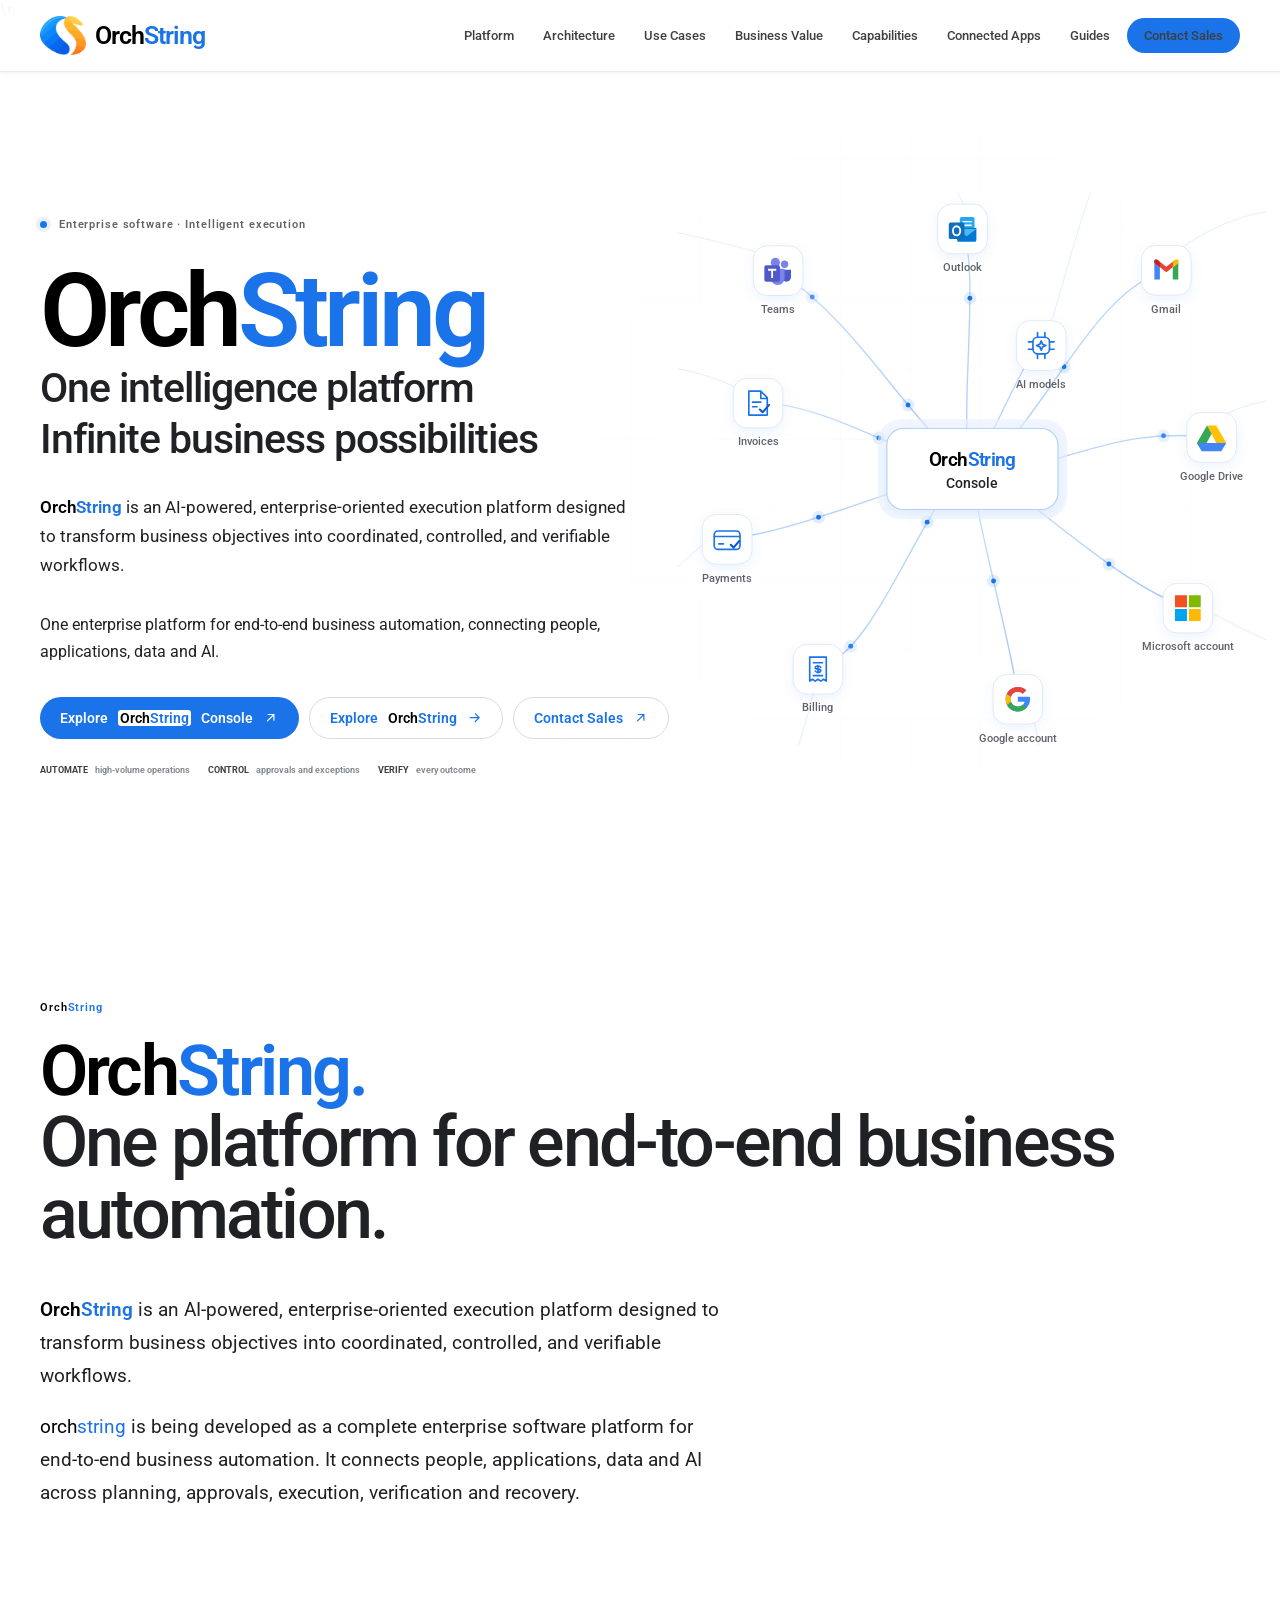
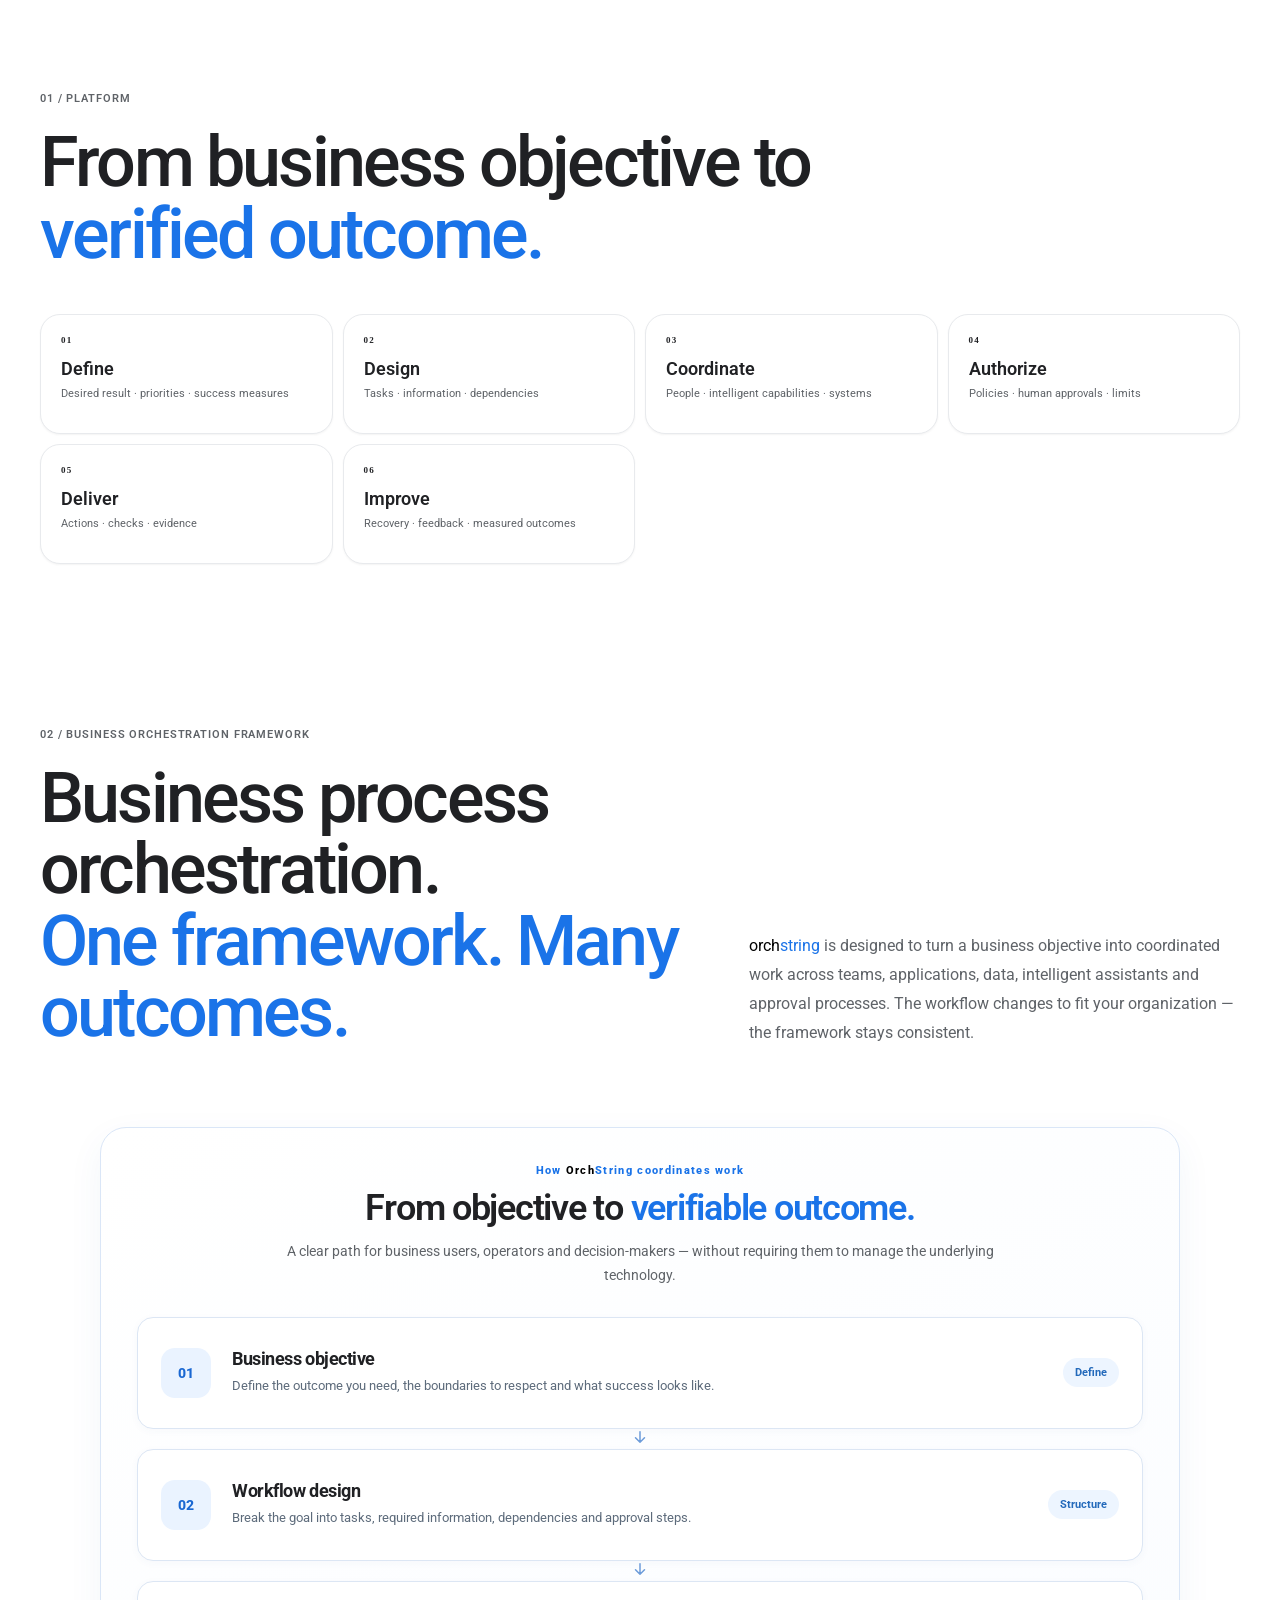
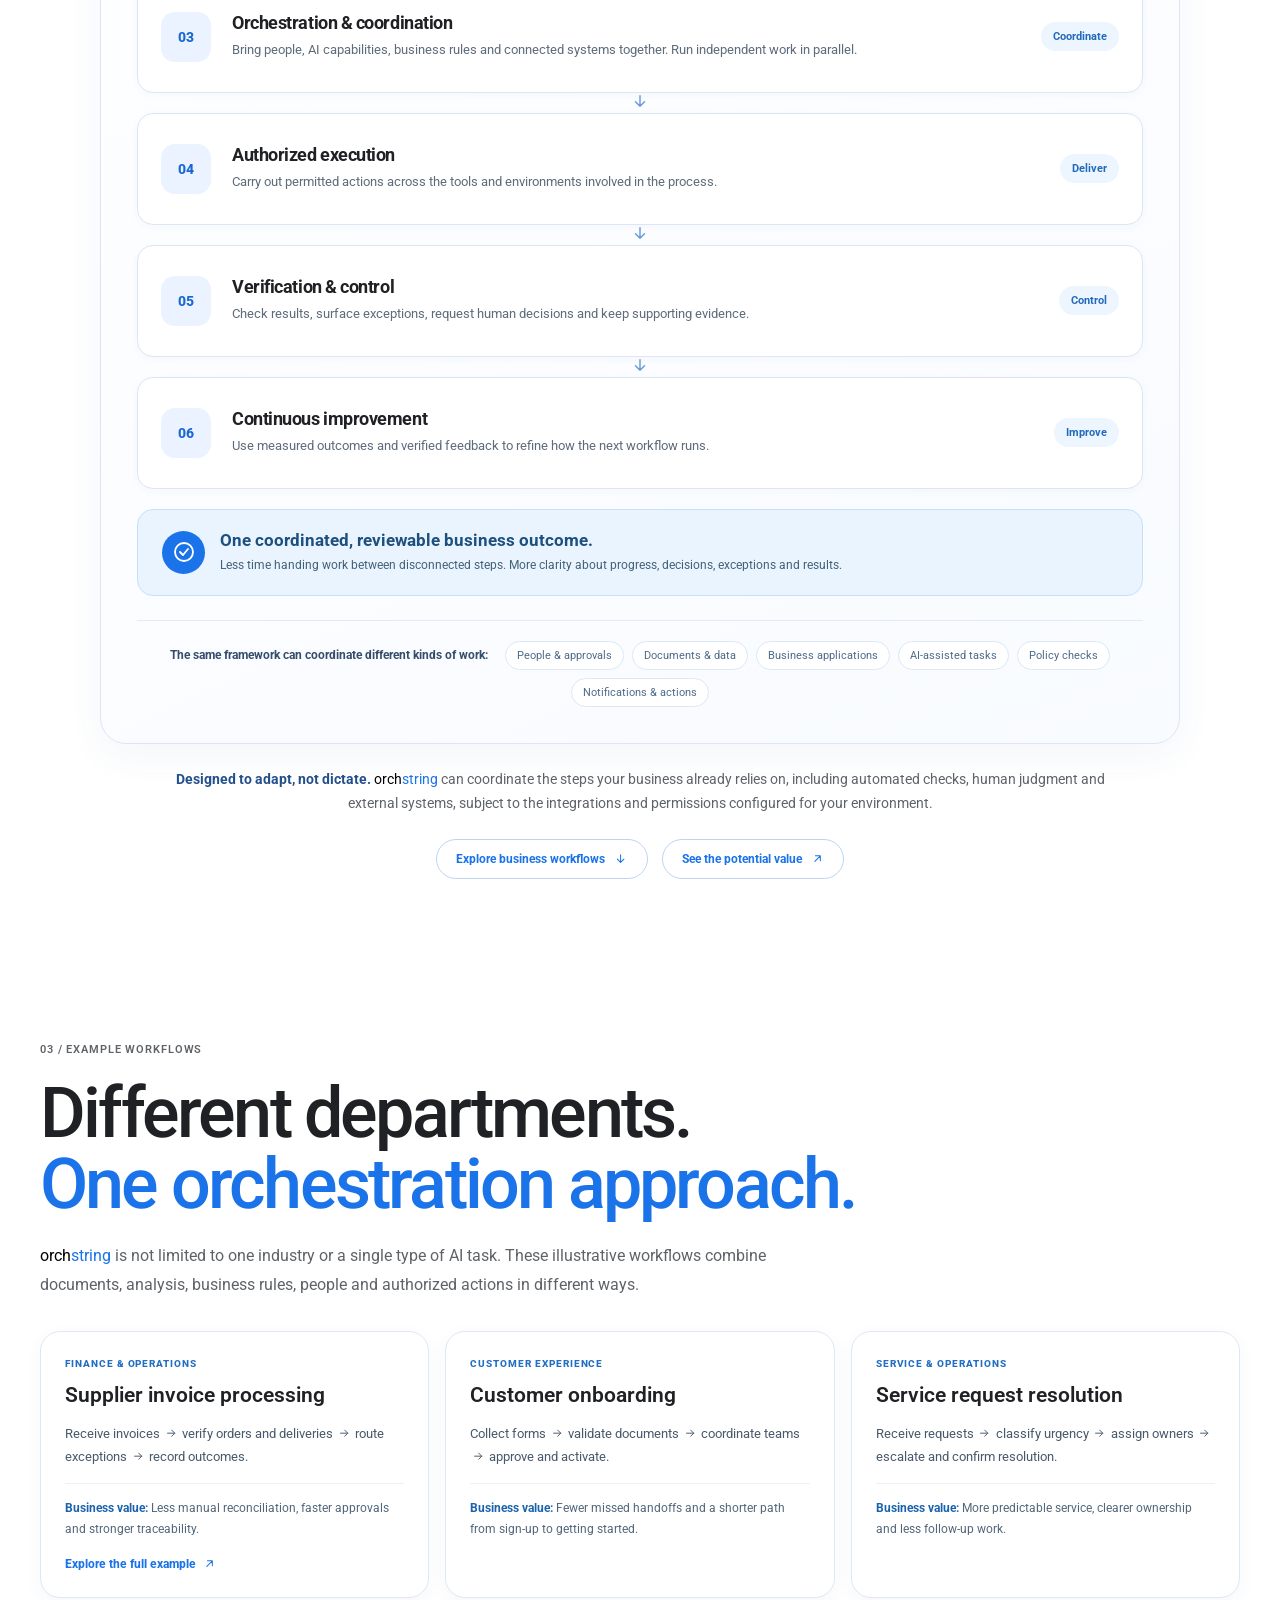
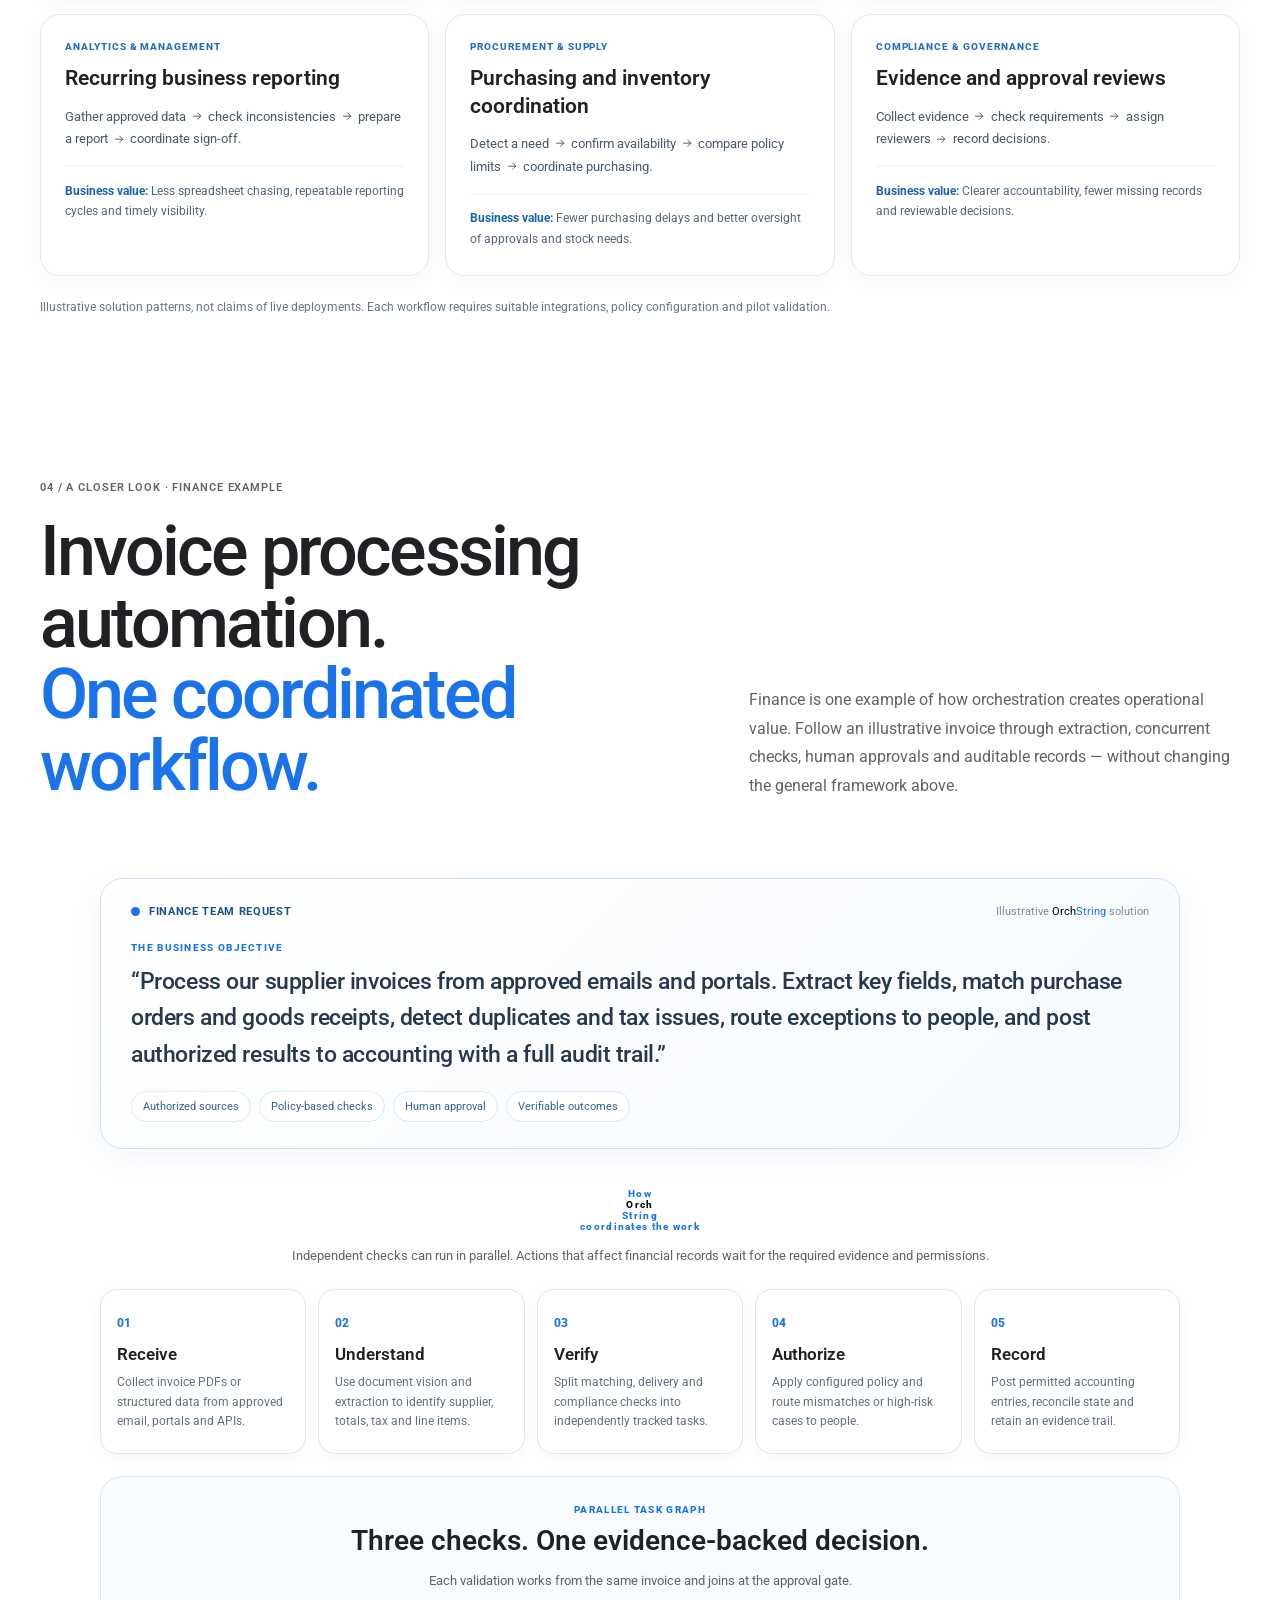
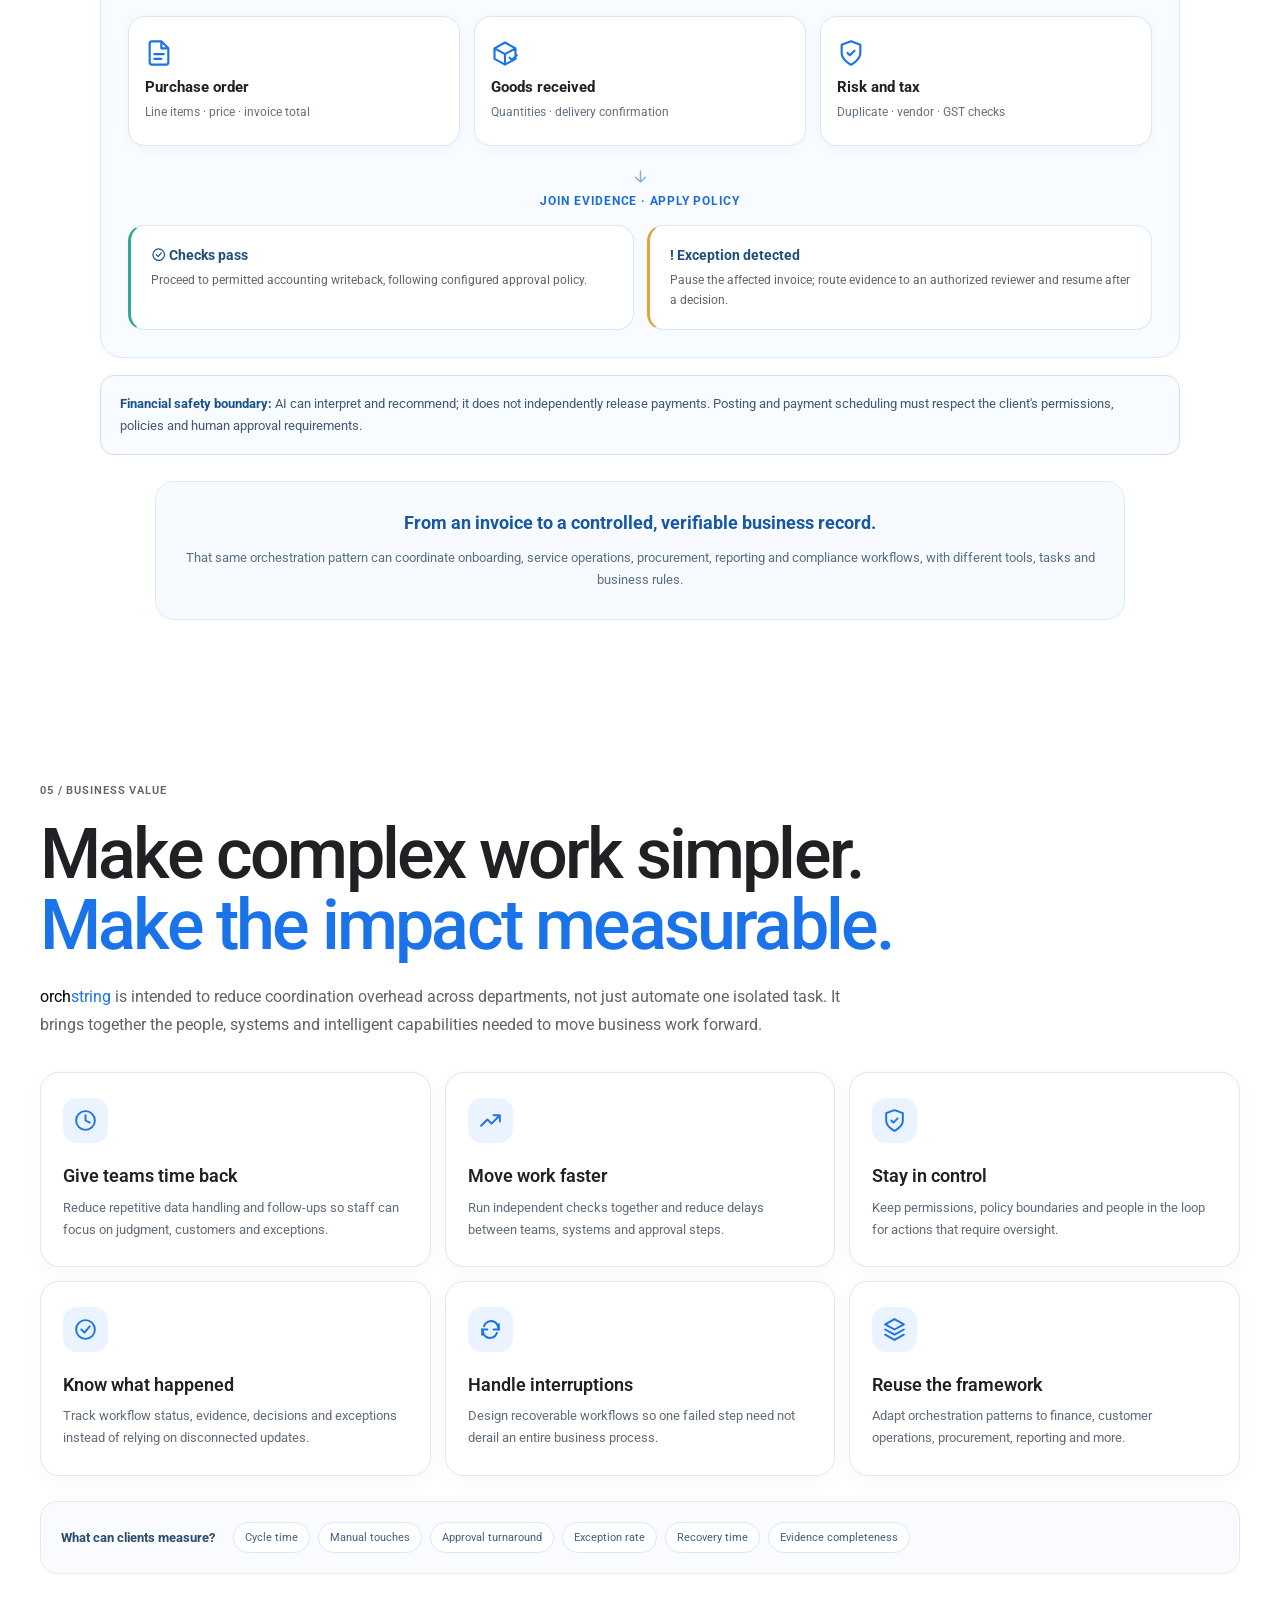
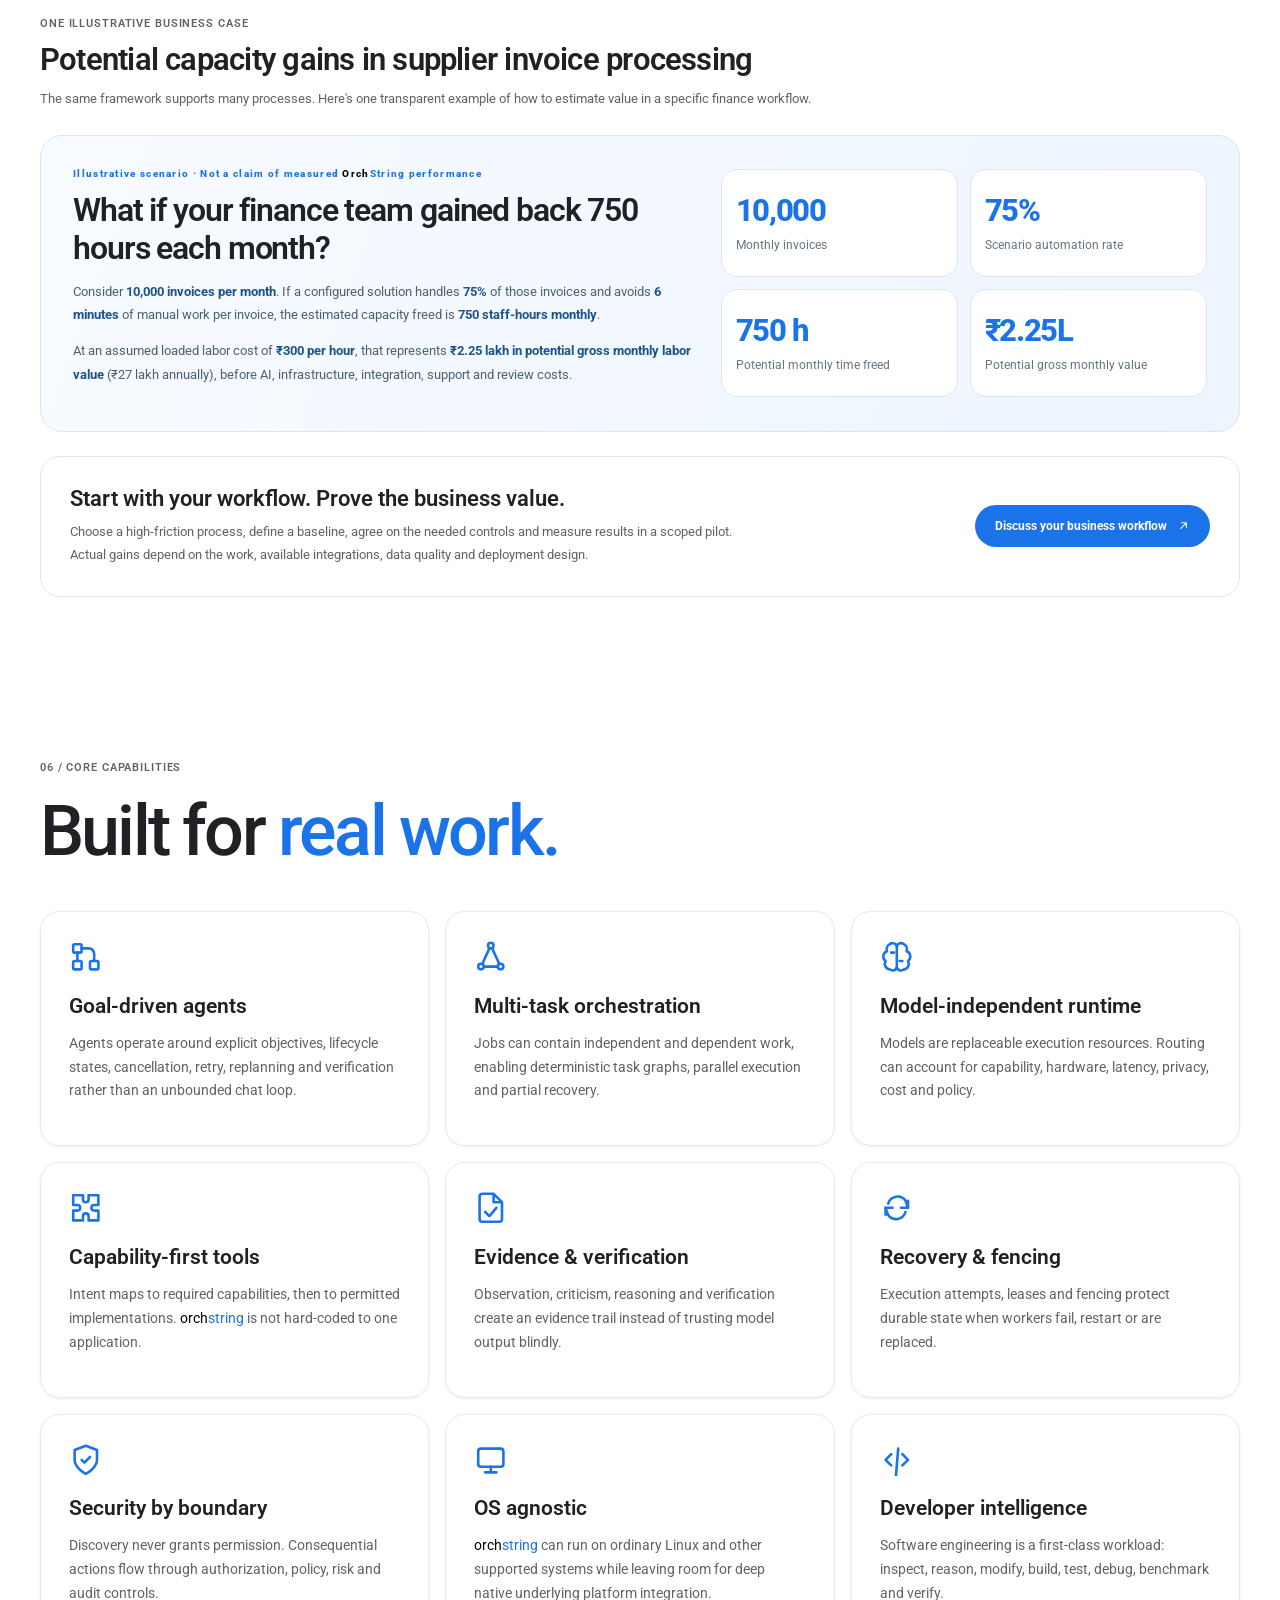
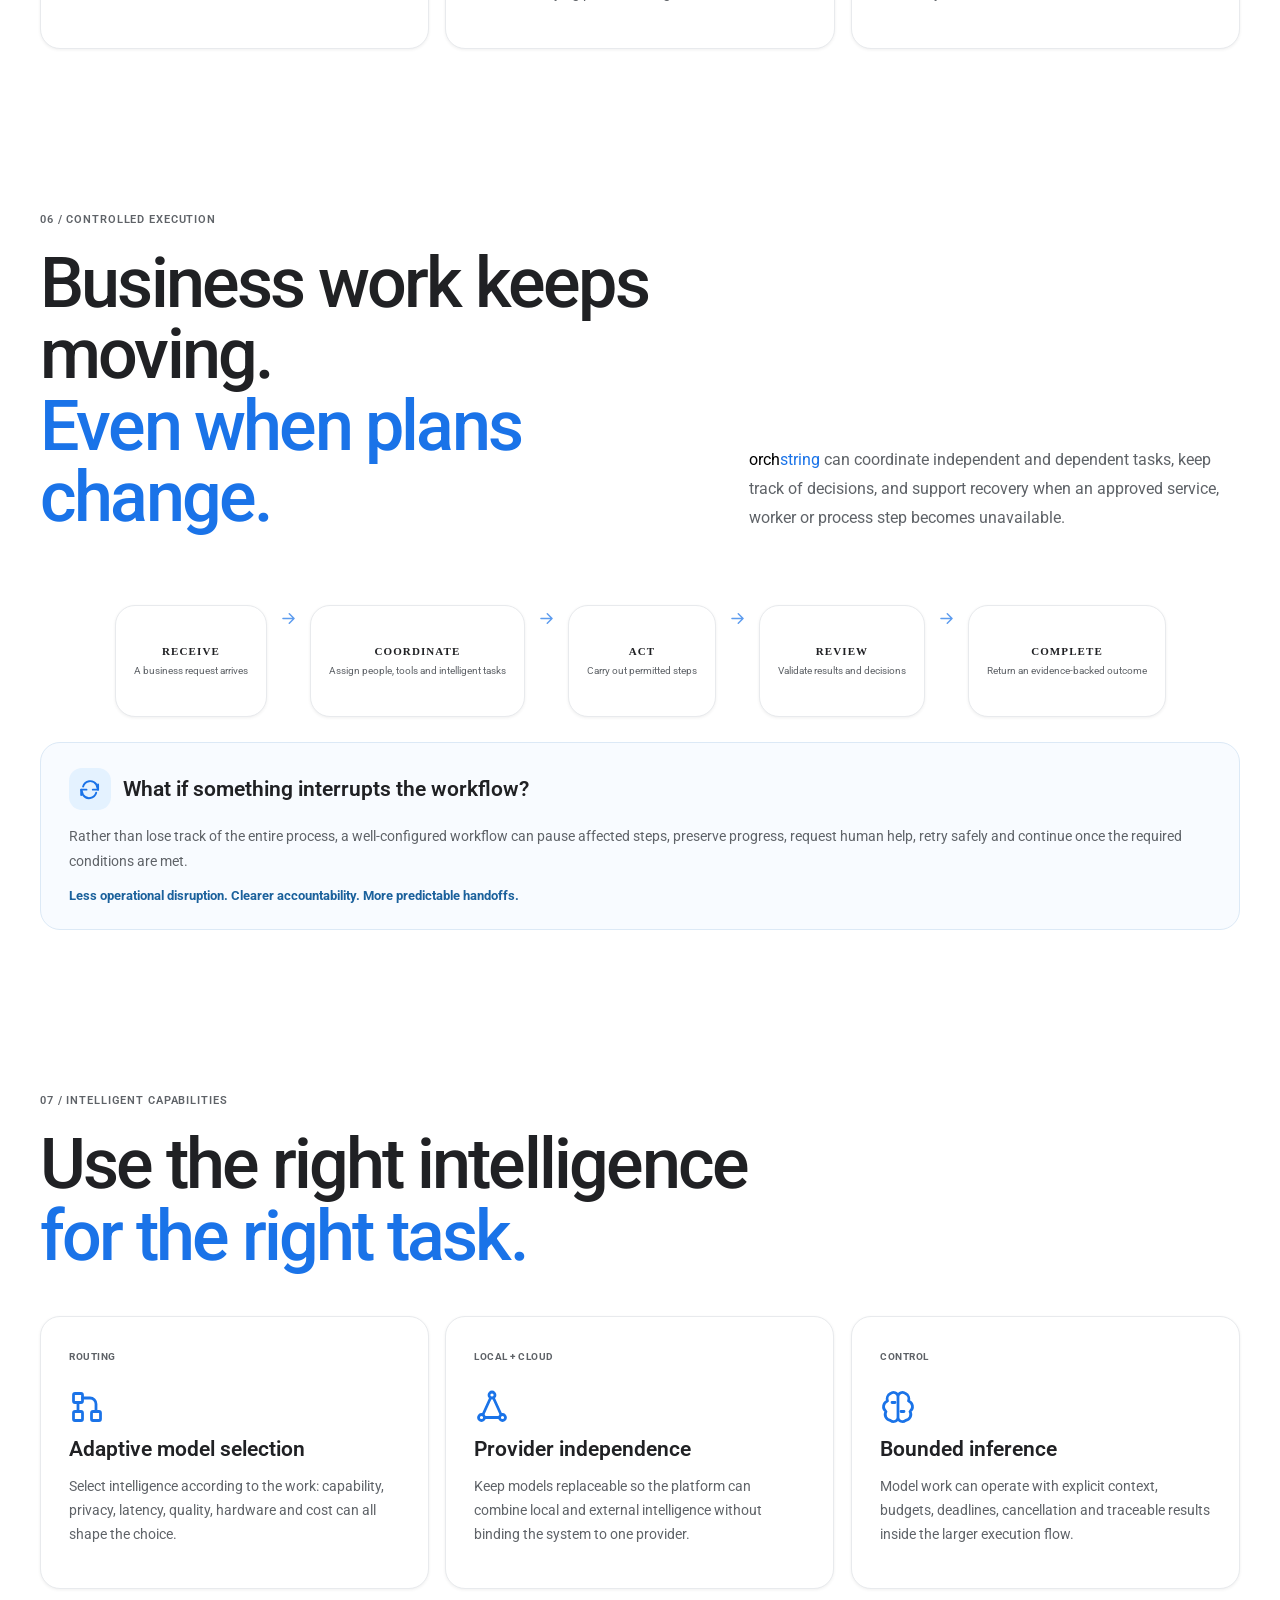
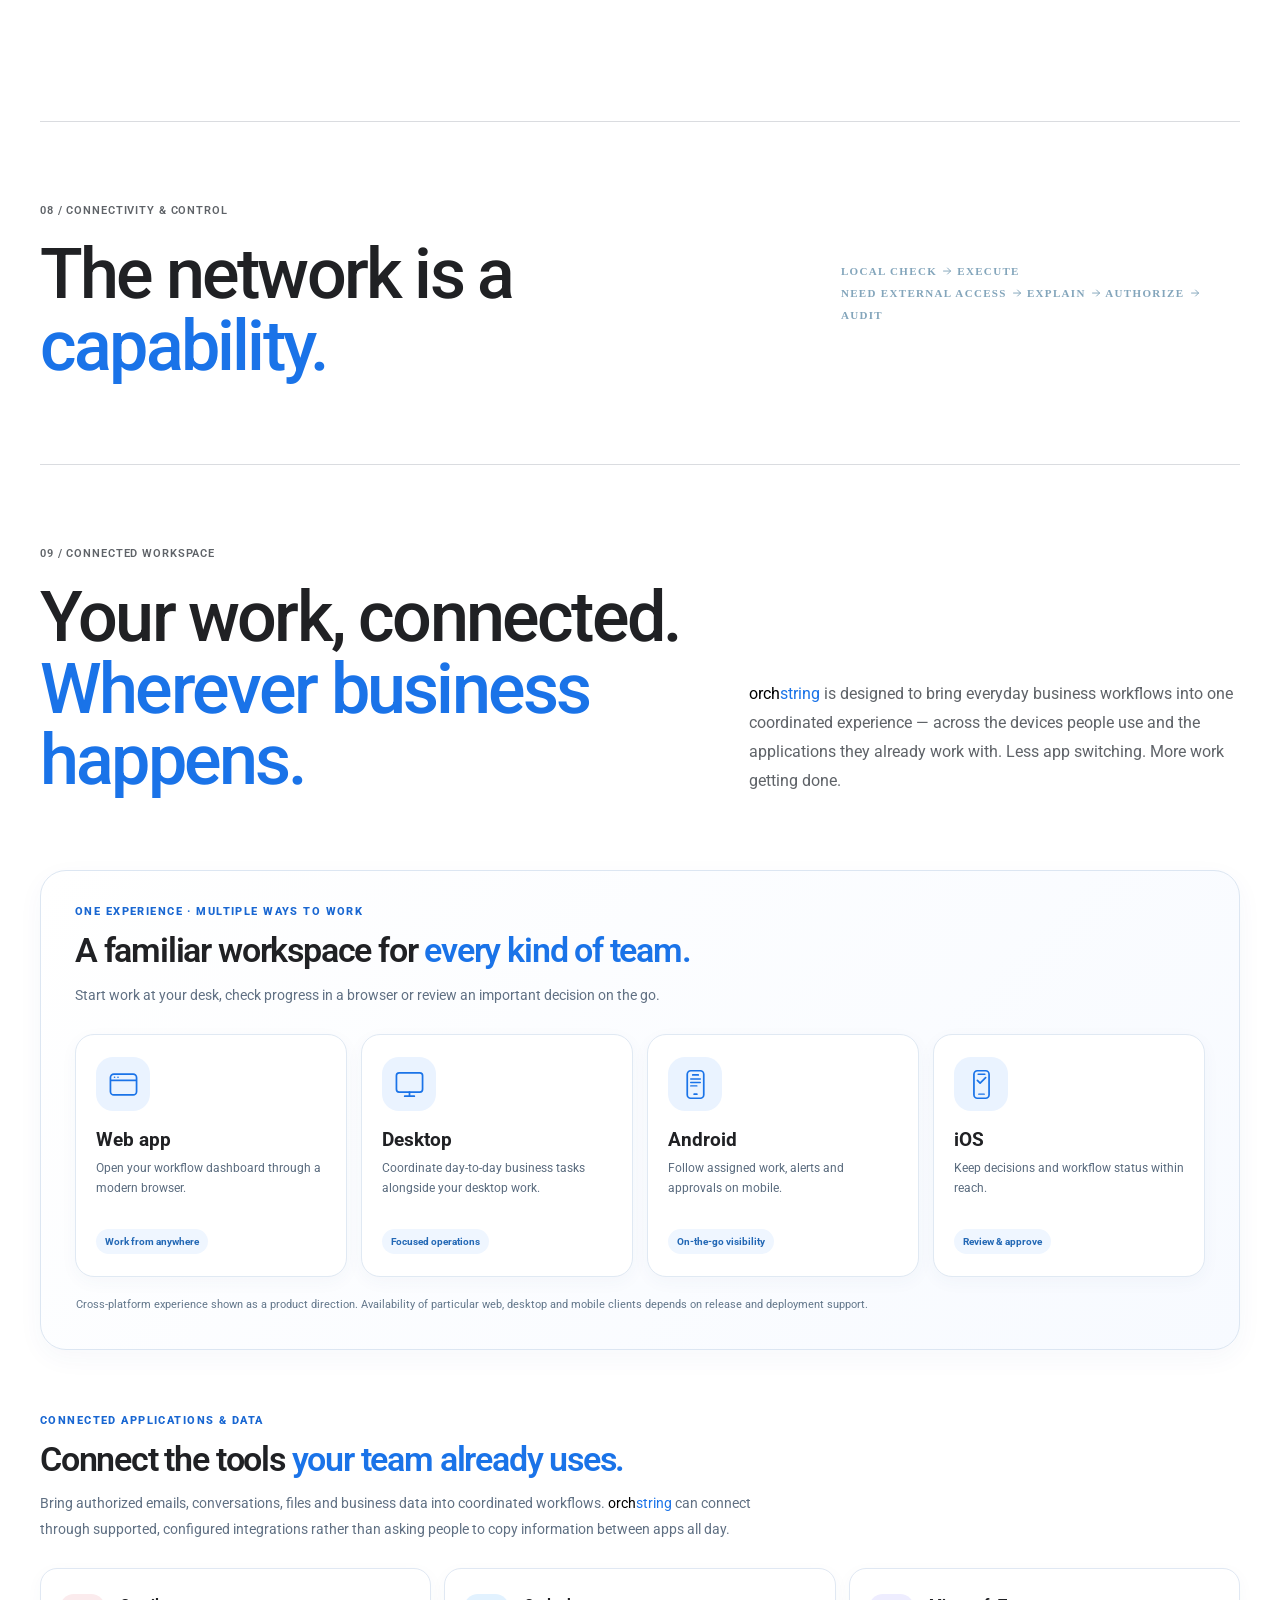
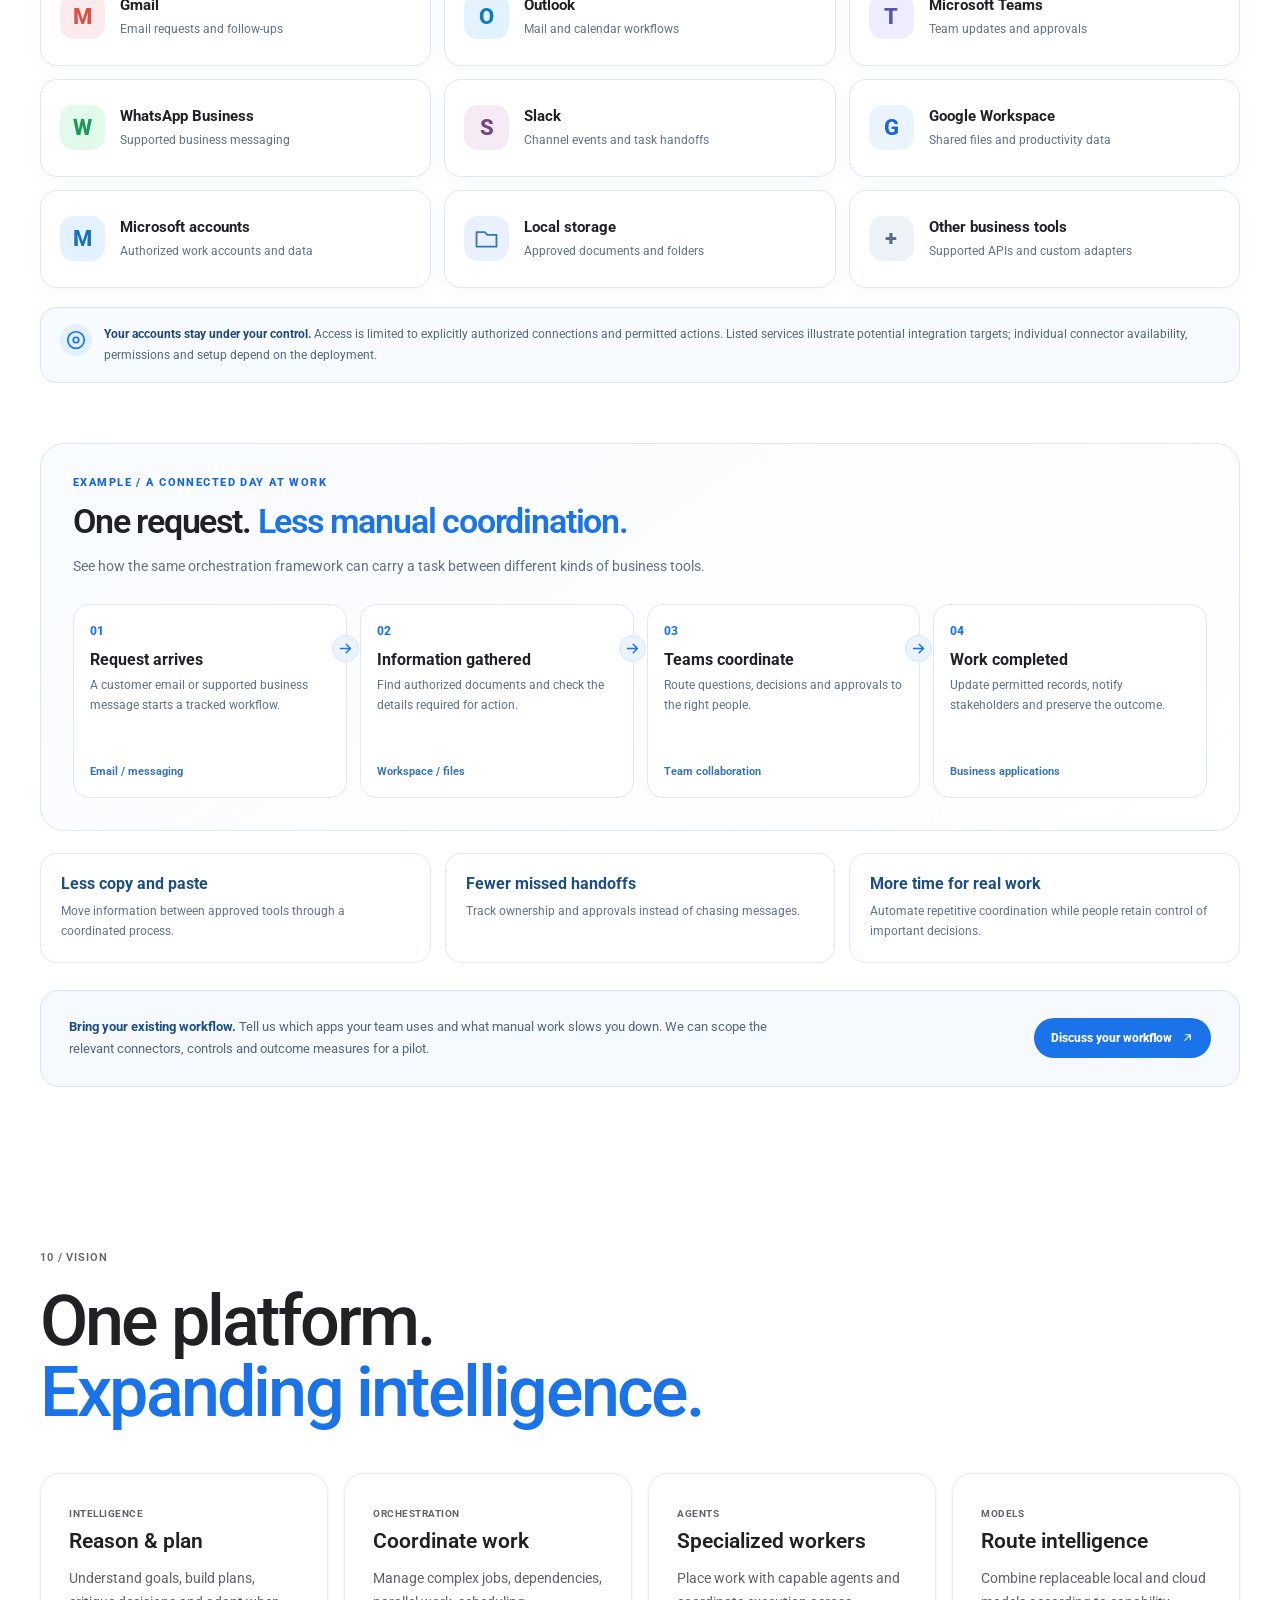
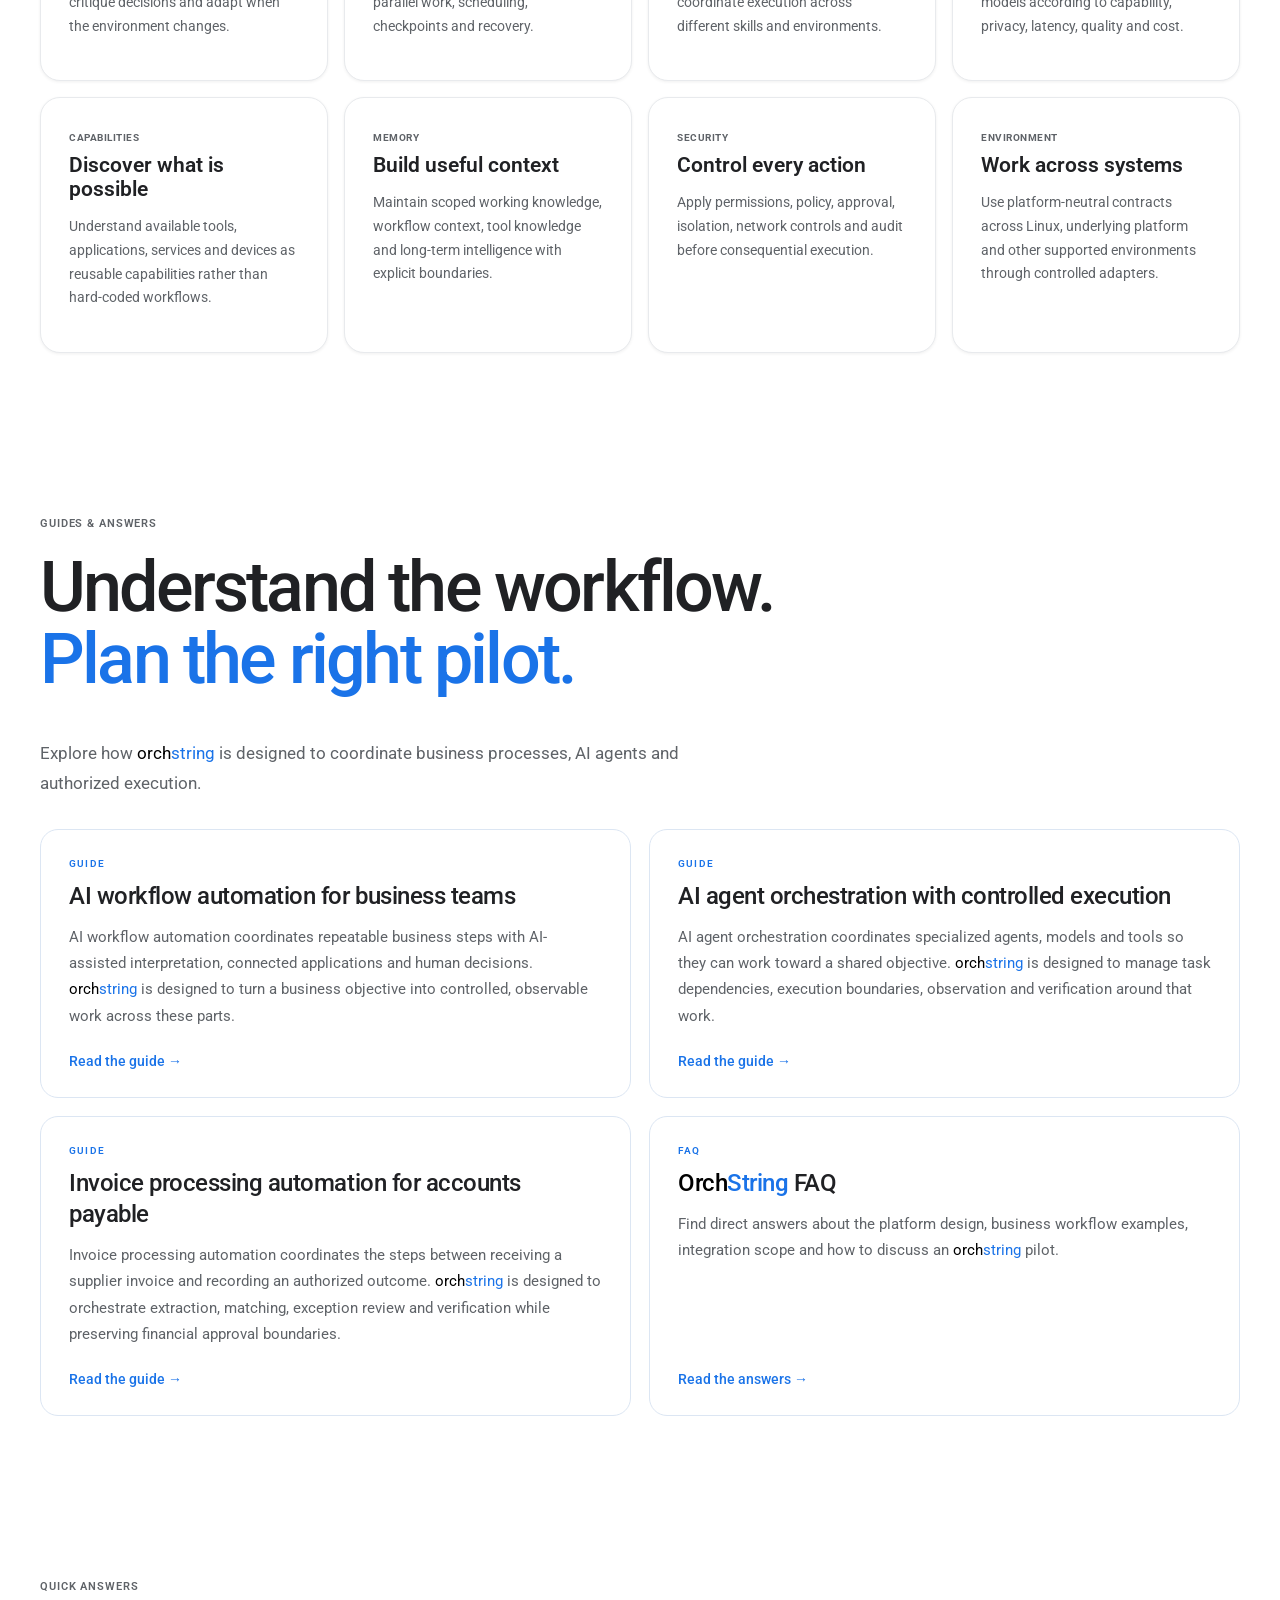
==== commit b398d3e7: "Fix CI SEO check: repair homepage favicon and JSON-LD syntax" ====
--- a/index.html
+++ b/index.html
@@ -40,7 +40,9 @@
       "alternateName": [
         "orchstring"
       ],
-      "url": "https://orchstring.com/",\n      "logo": { "@type": "ImageObject", "url": "https://orchstring.com/assets/orchstring-touch.png?v=20261030-search", "width": 180, "height": 180 },\n      "image": "https://orchstring.com/assets/orchstring-touch.png?v=20261030-search",
+      "url": "https://orchstring.com/",
+      "logo": { "@type": "ImageObject", "url": "https://orchstring.com/assets/orchstring-touch.png?v=20261030-search", "width": 180, "height": 180 },
+      "image": "https://orchstring.com/assets/orchstring-touch.png?v=20261030-search",
        "description": "OrchString is an enterprise AI execution platform that turns business objectives into coordinated, controlled, and verifiable workflows across people, AI, and business applications.",
       "email": "thedeveloperyug@gmail.com",
       "founder": [
@@ -80,7 +82,7 @@
         "https://www.linkedin.com/company/orchstring/",
         "https://www.linkedin.com/in/thedeveloperyug"
       ],
-      "slogan": "One intelligence platform\nInfinite business possibilities"
+      "slogan": "One intelligence platform\\nInfinite business possibilities"
     },
     {
       "@type": "SoftwareApplication",
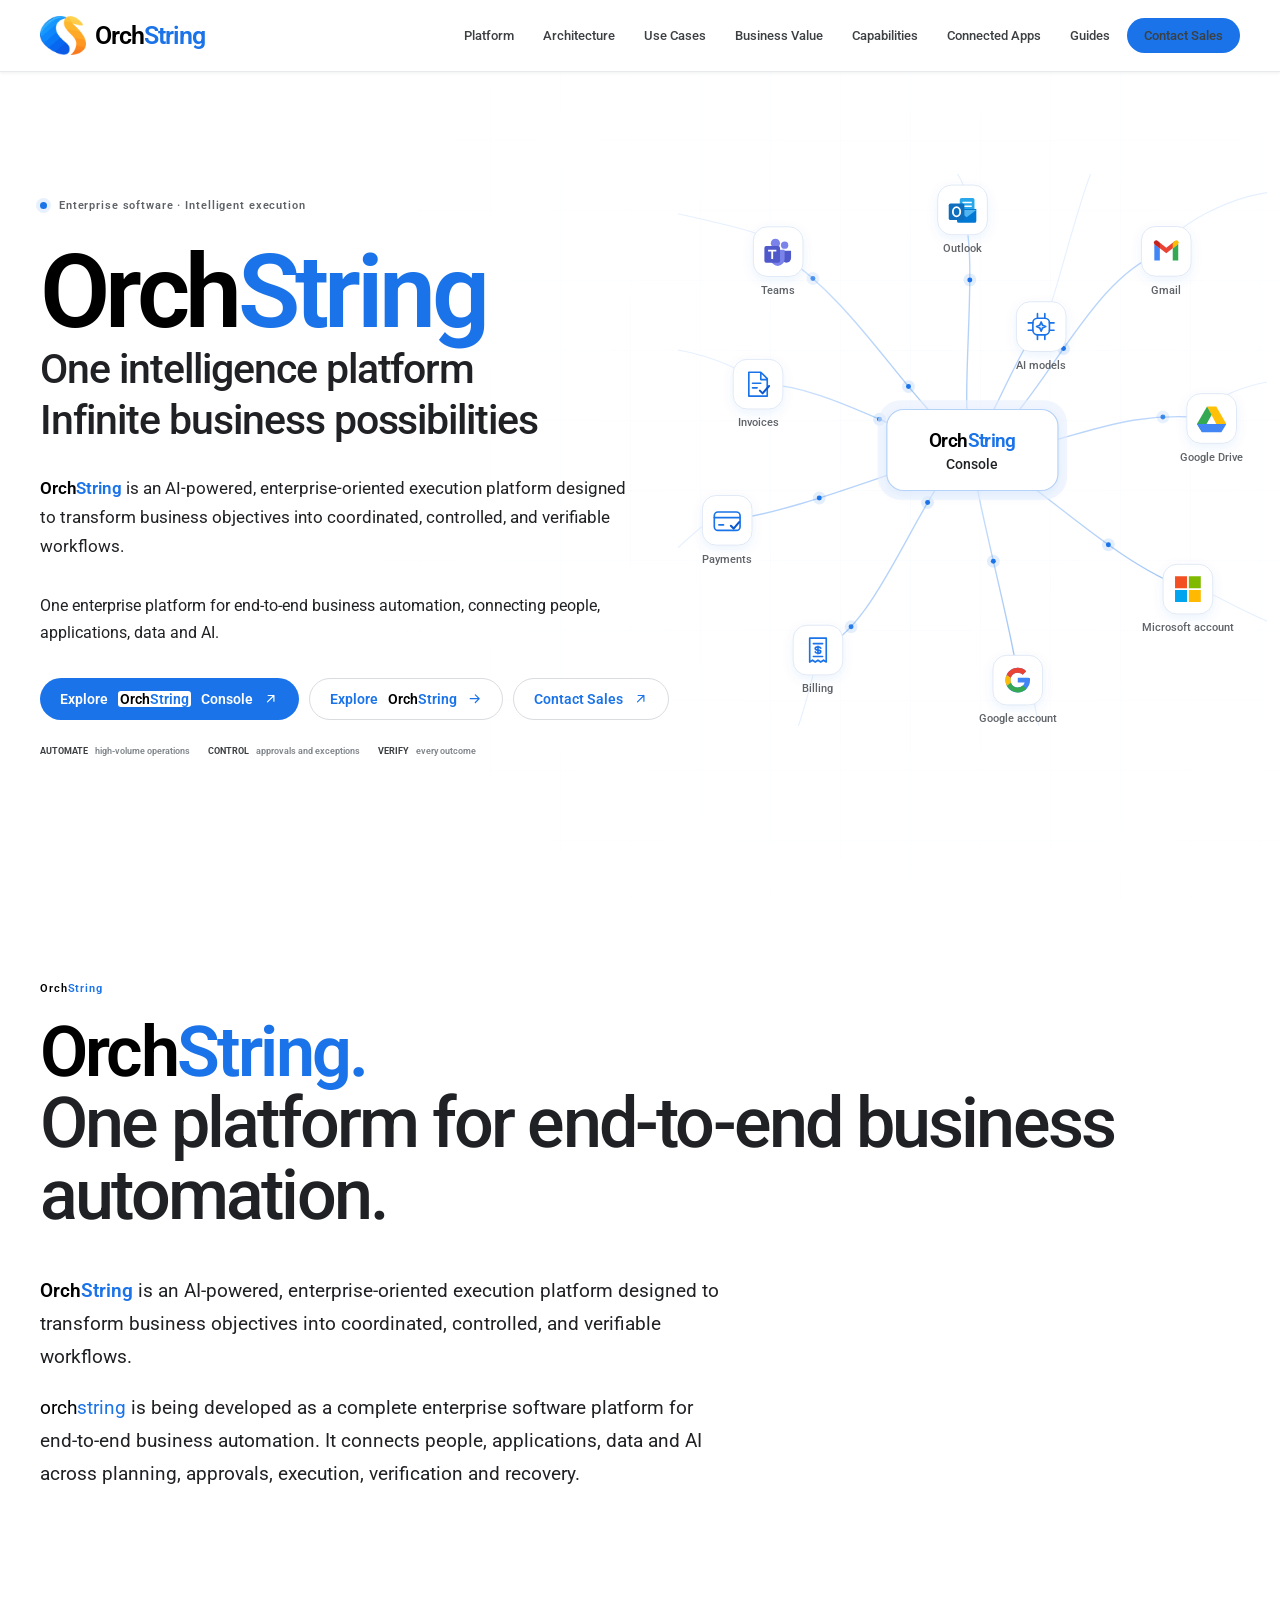
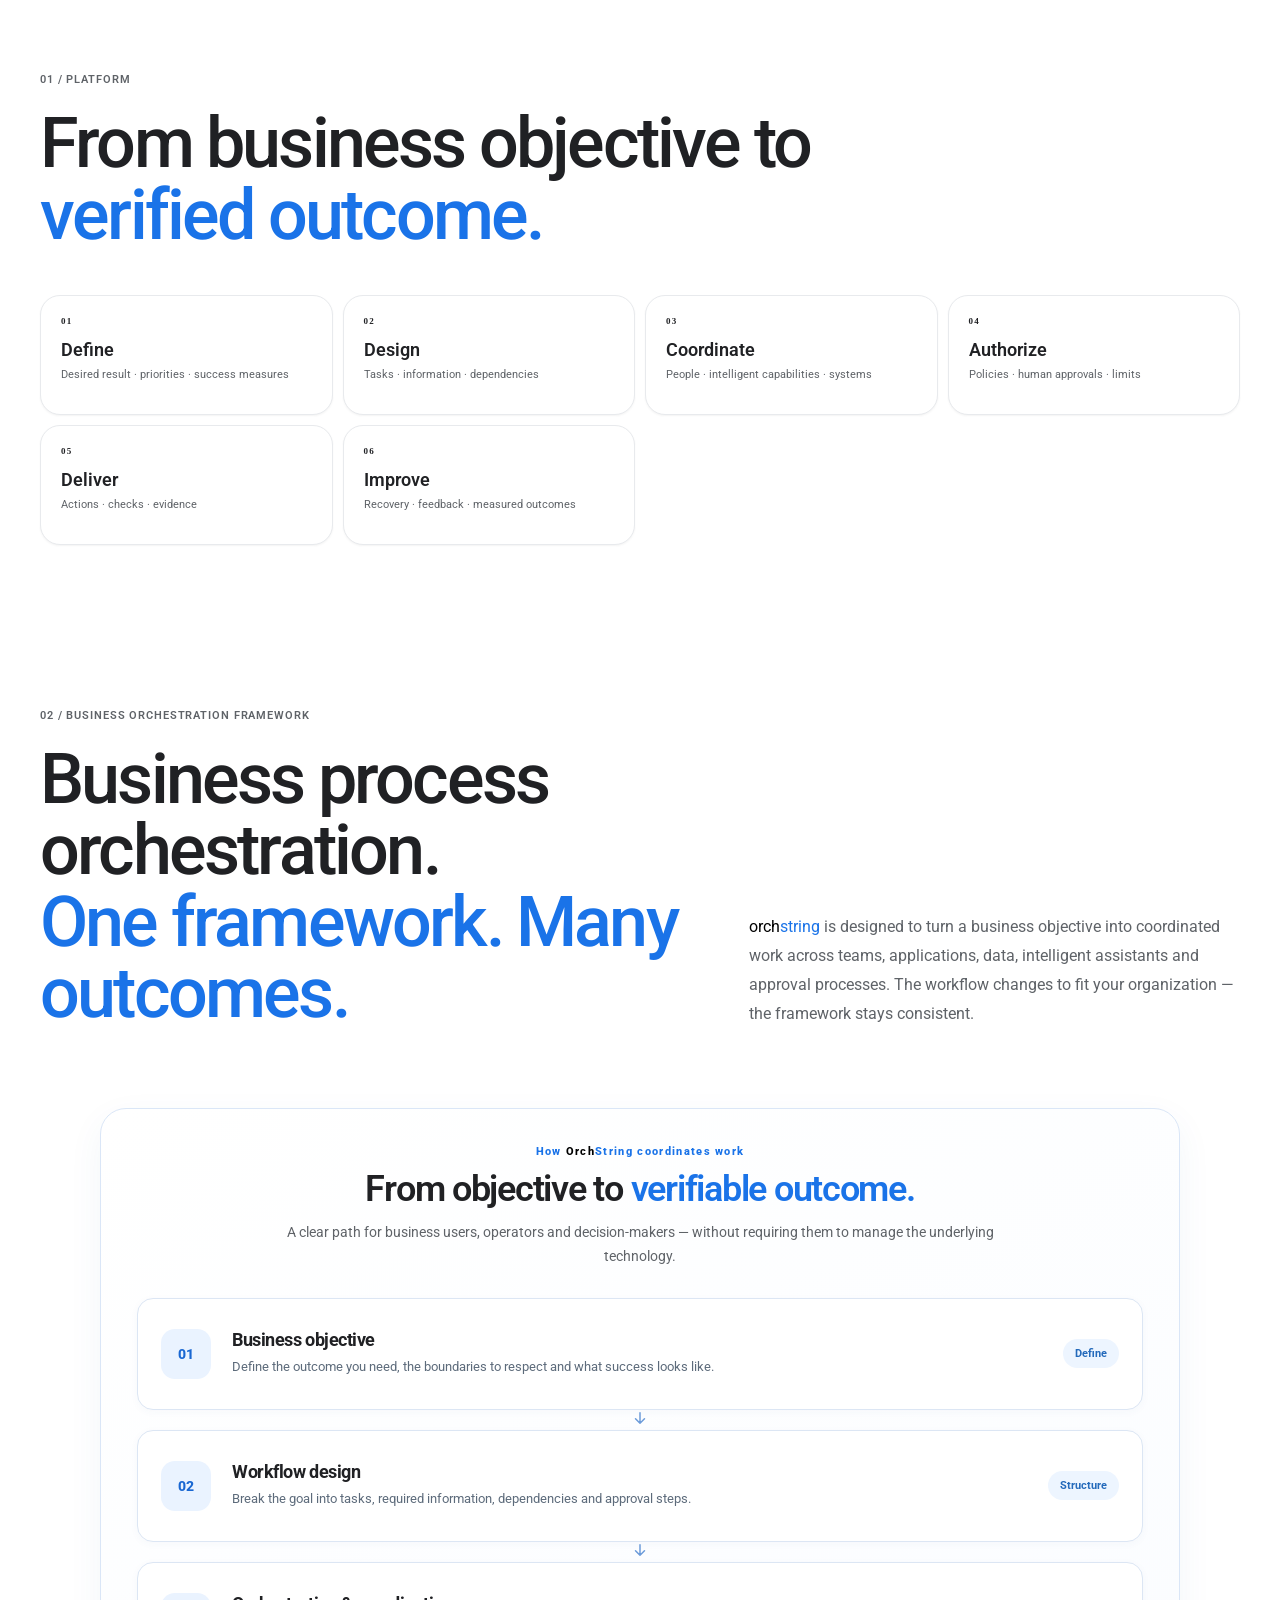
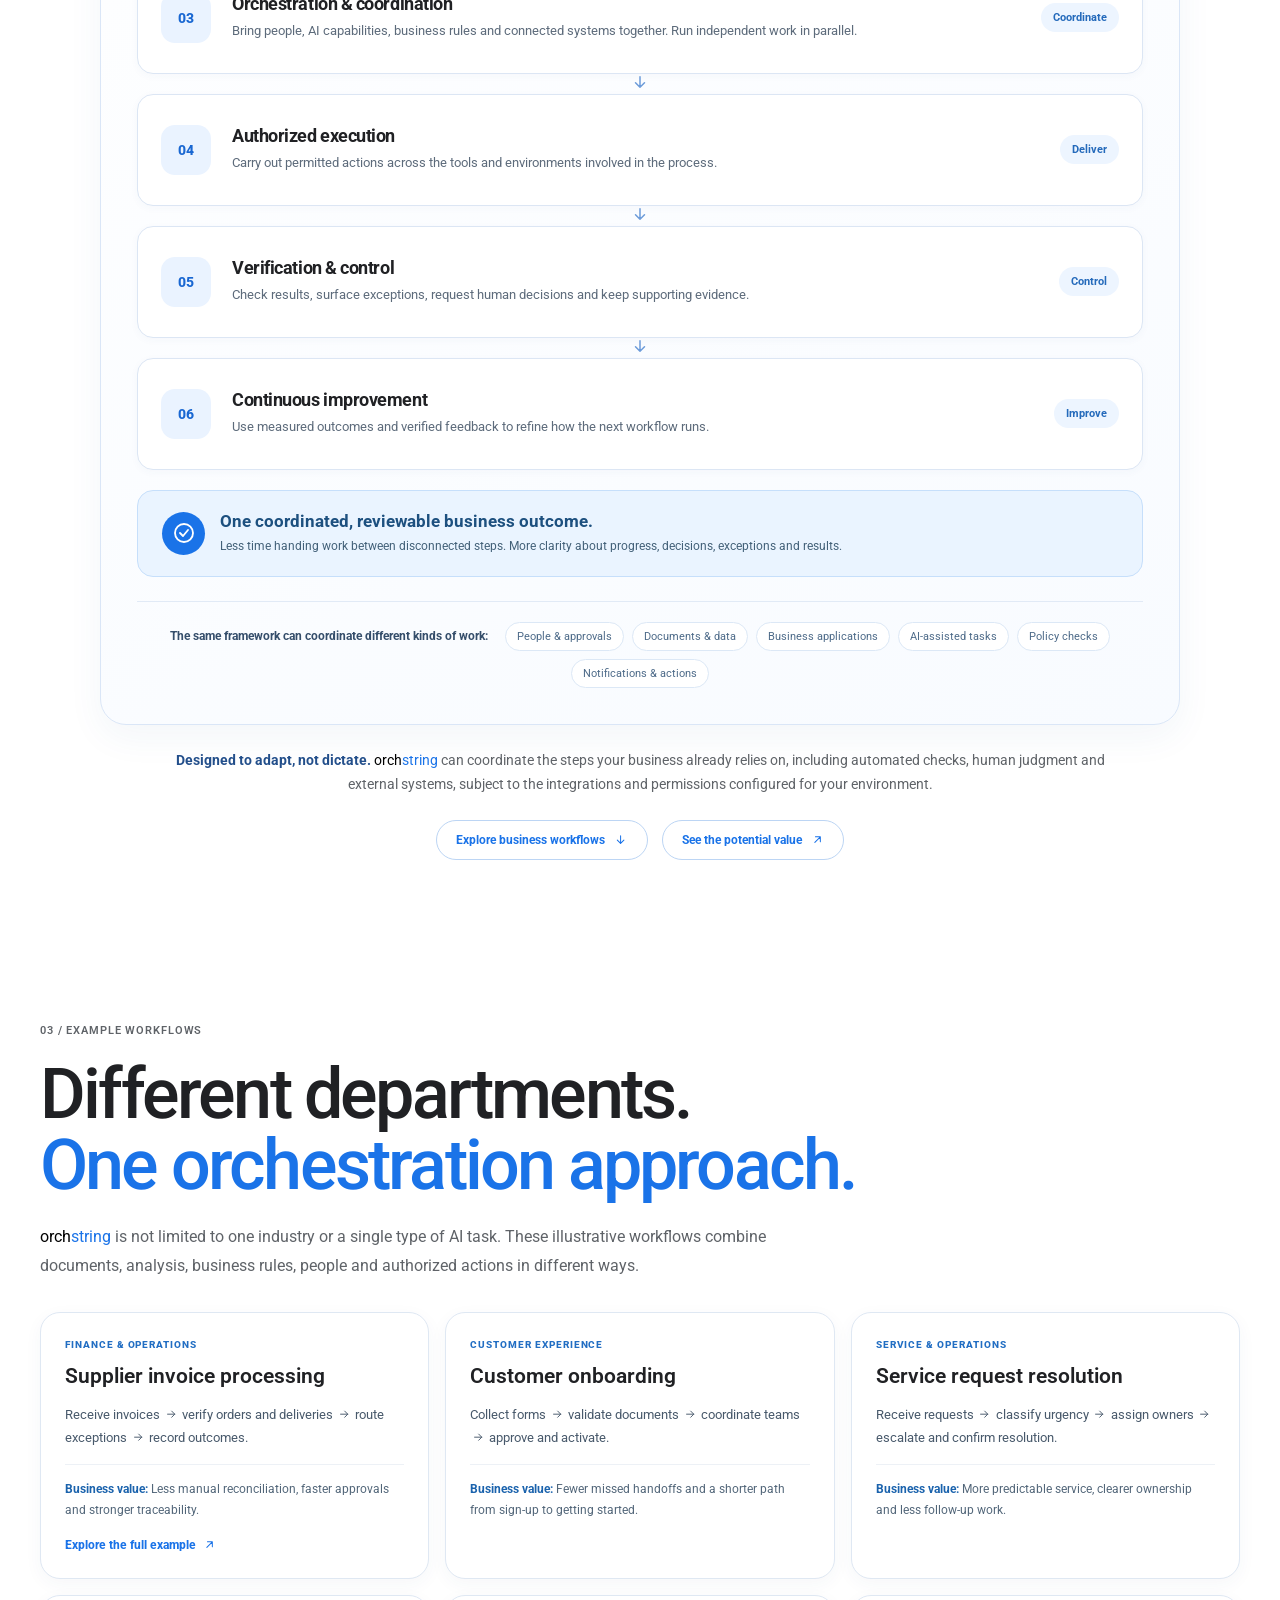
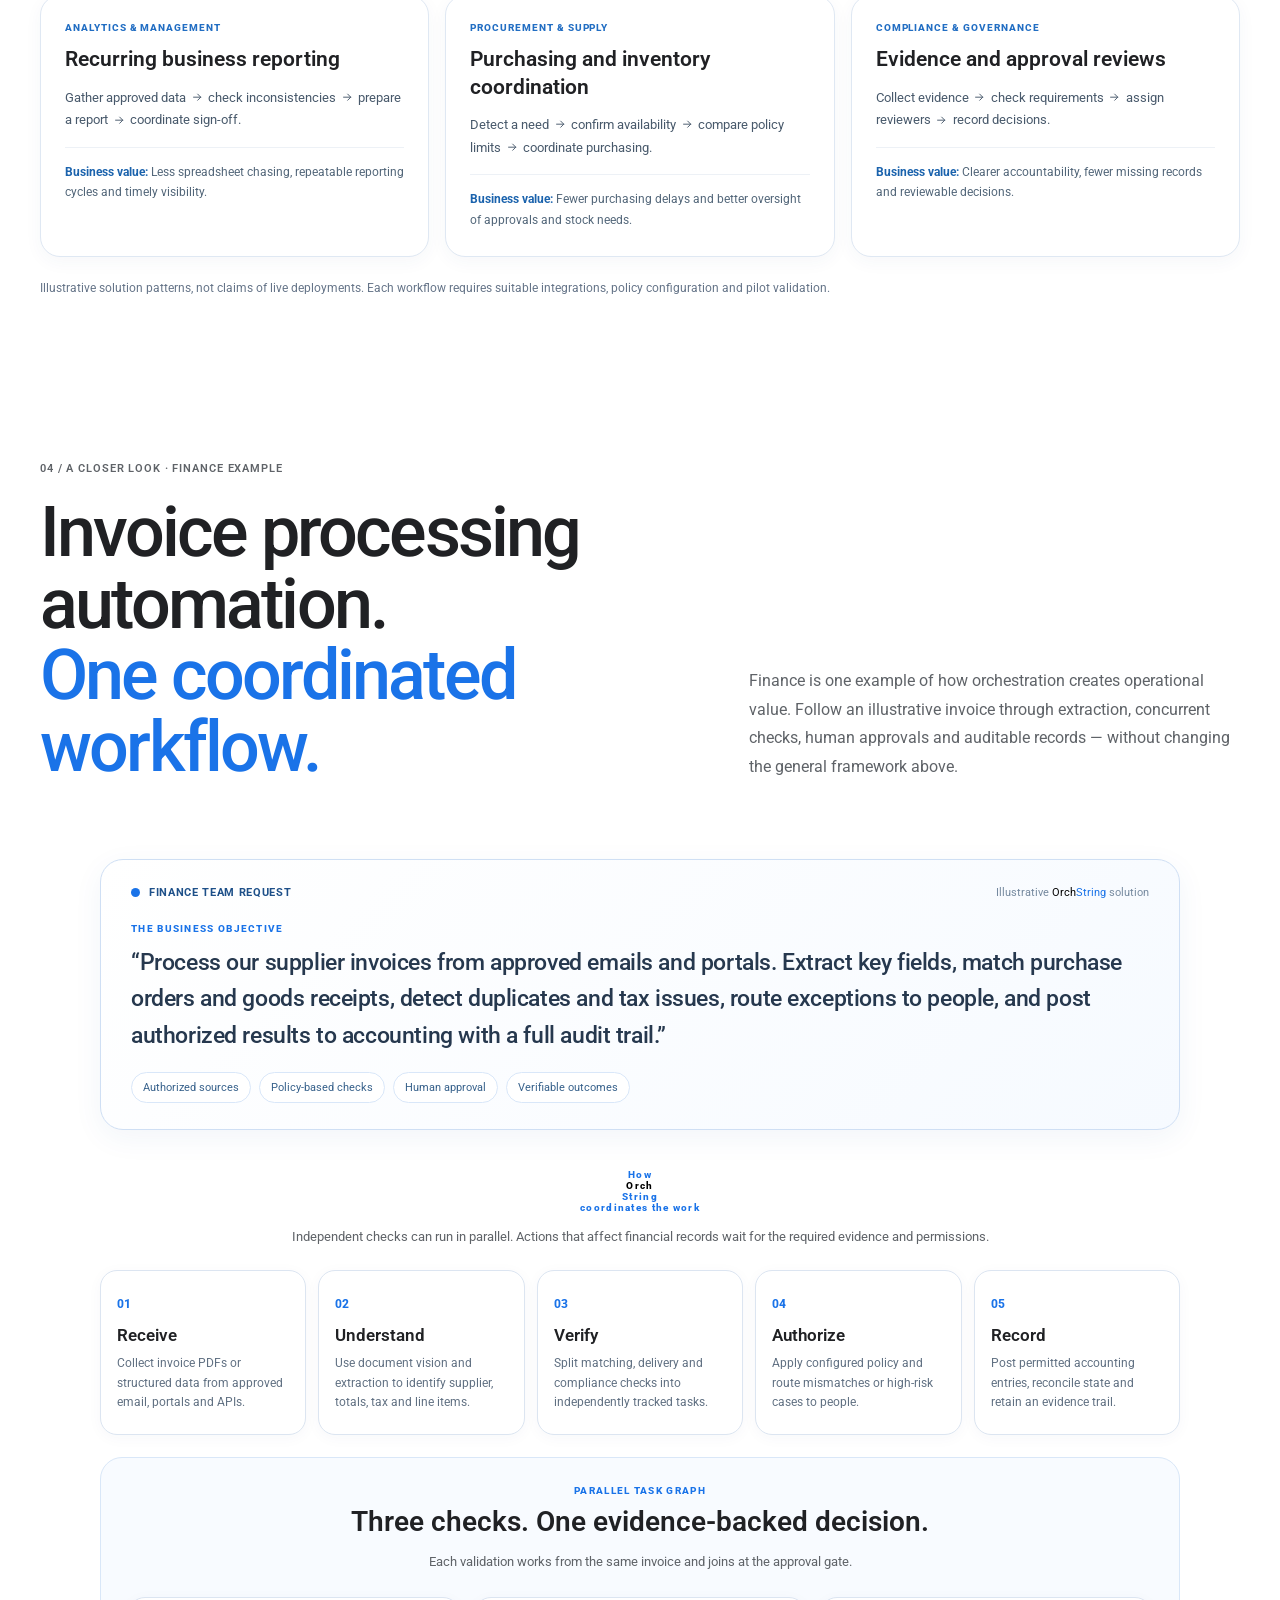
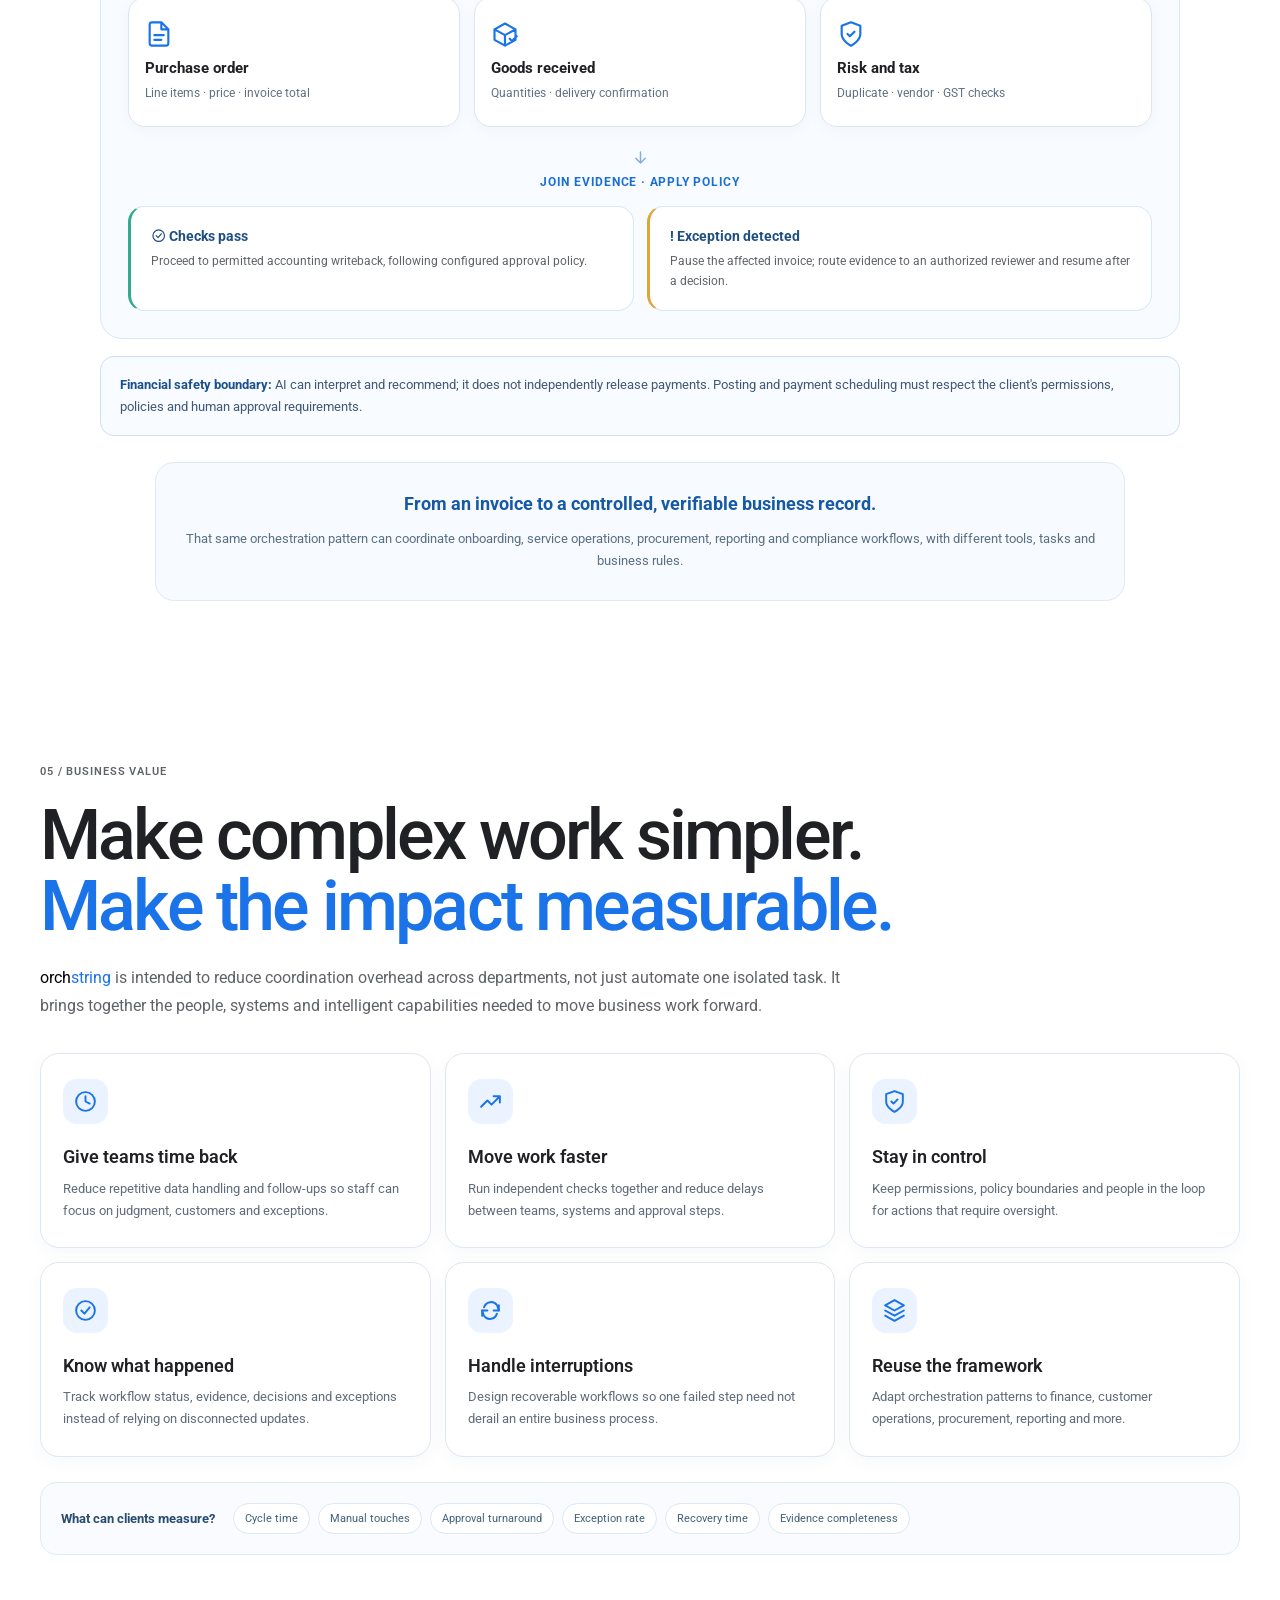
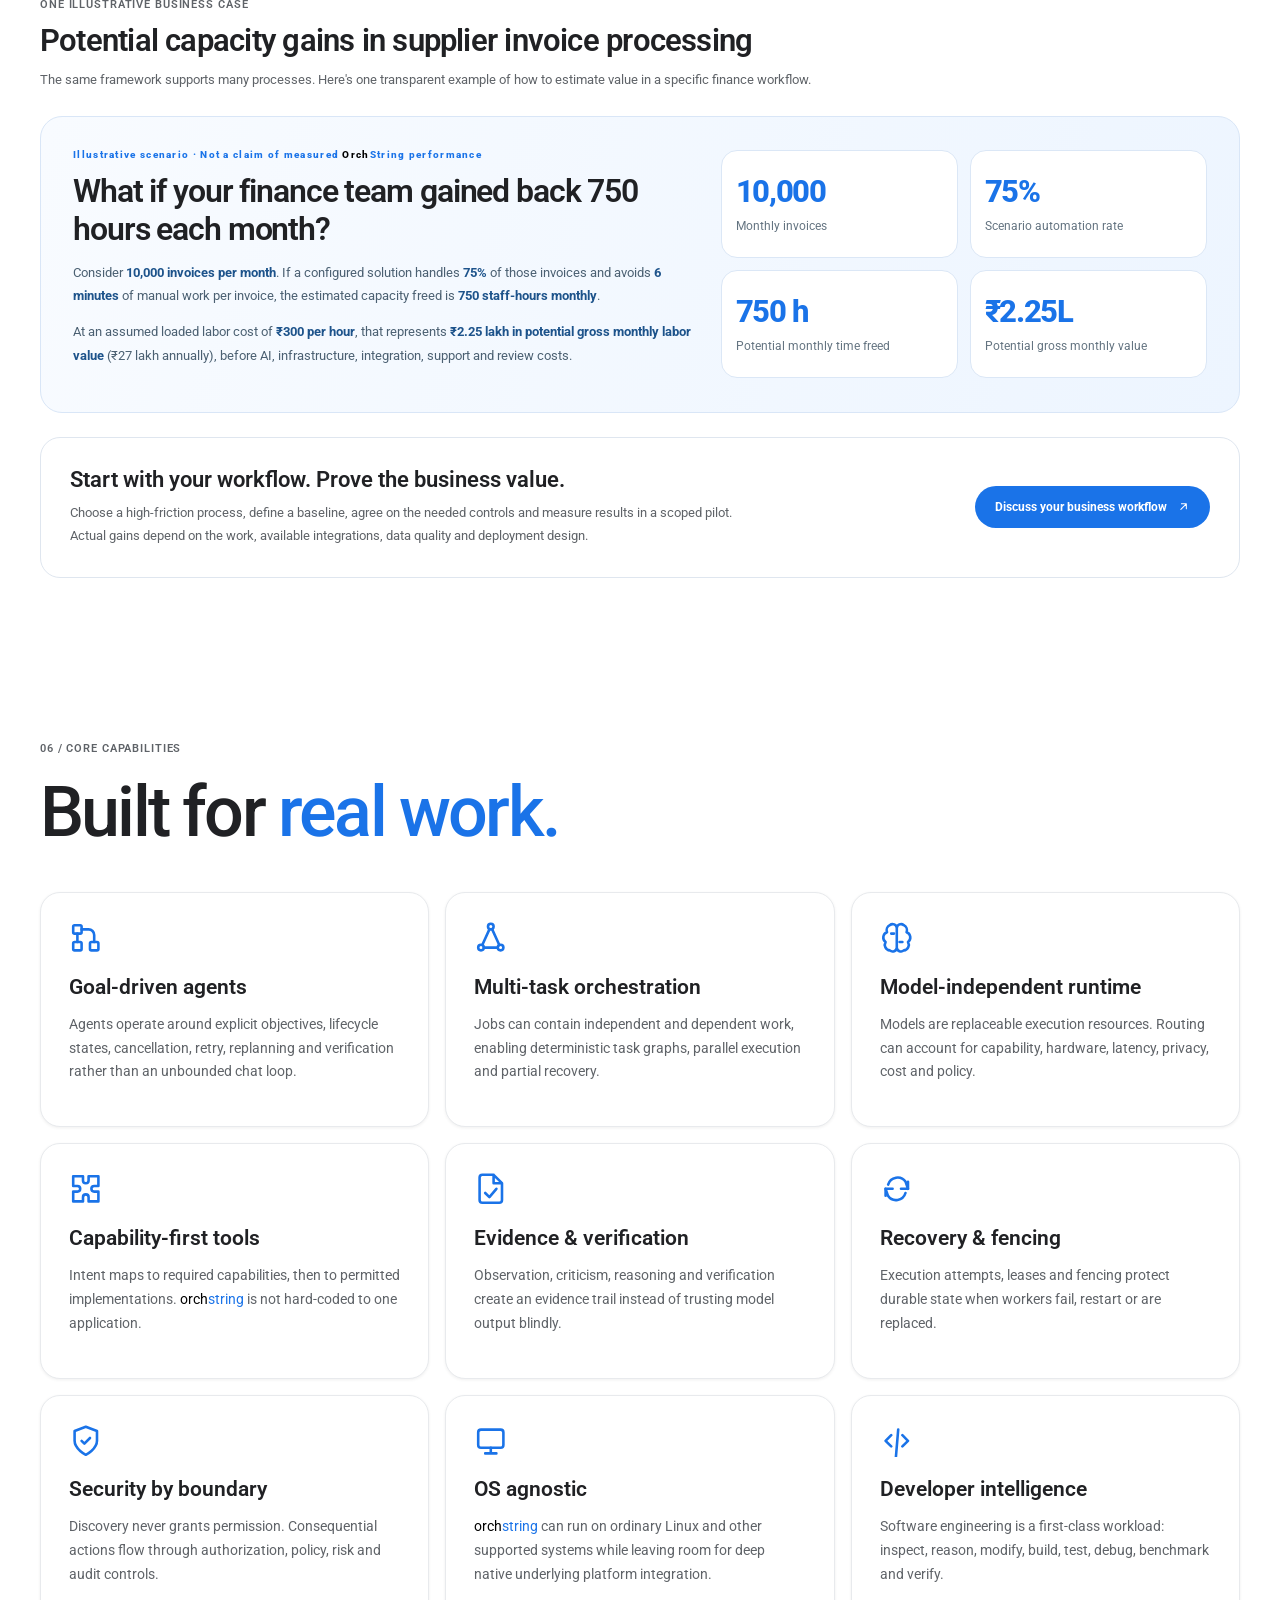
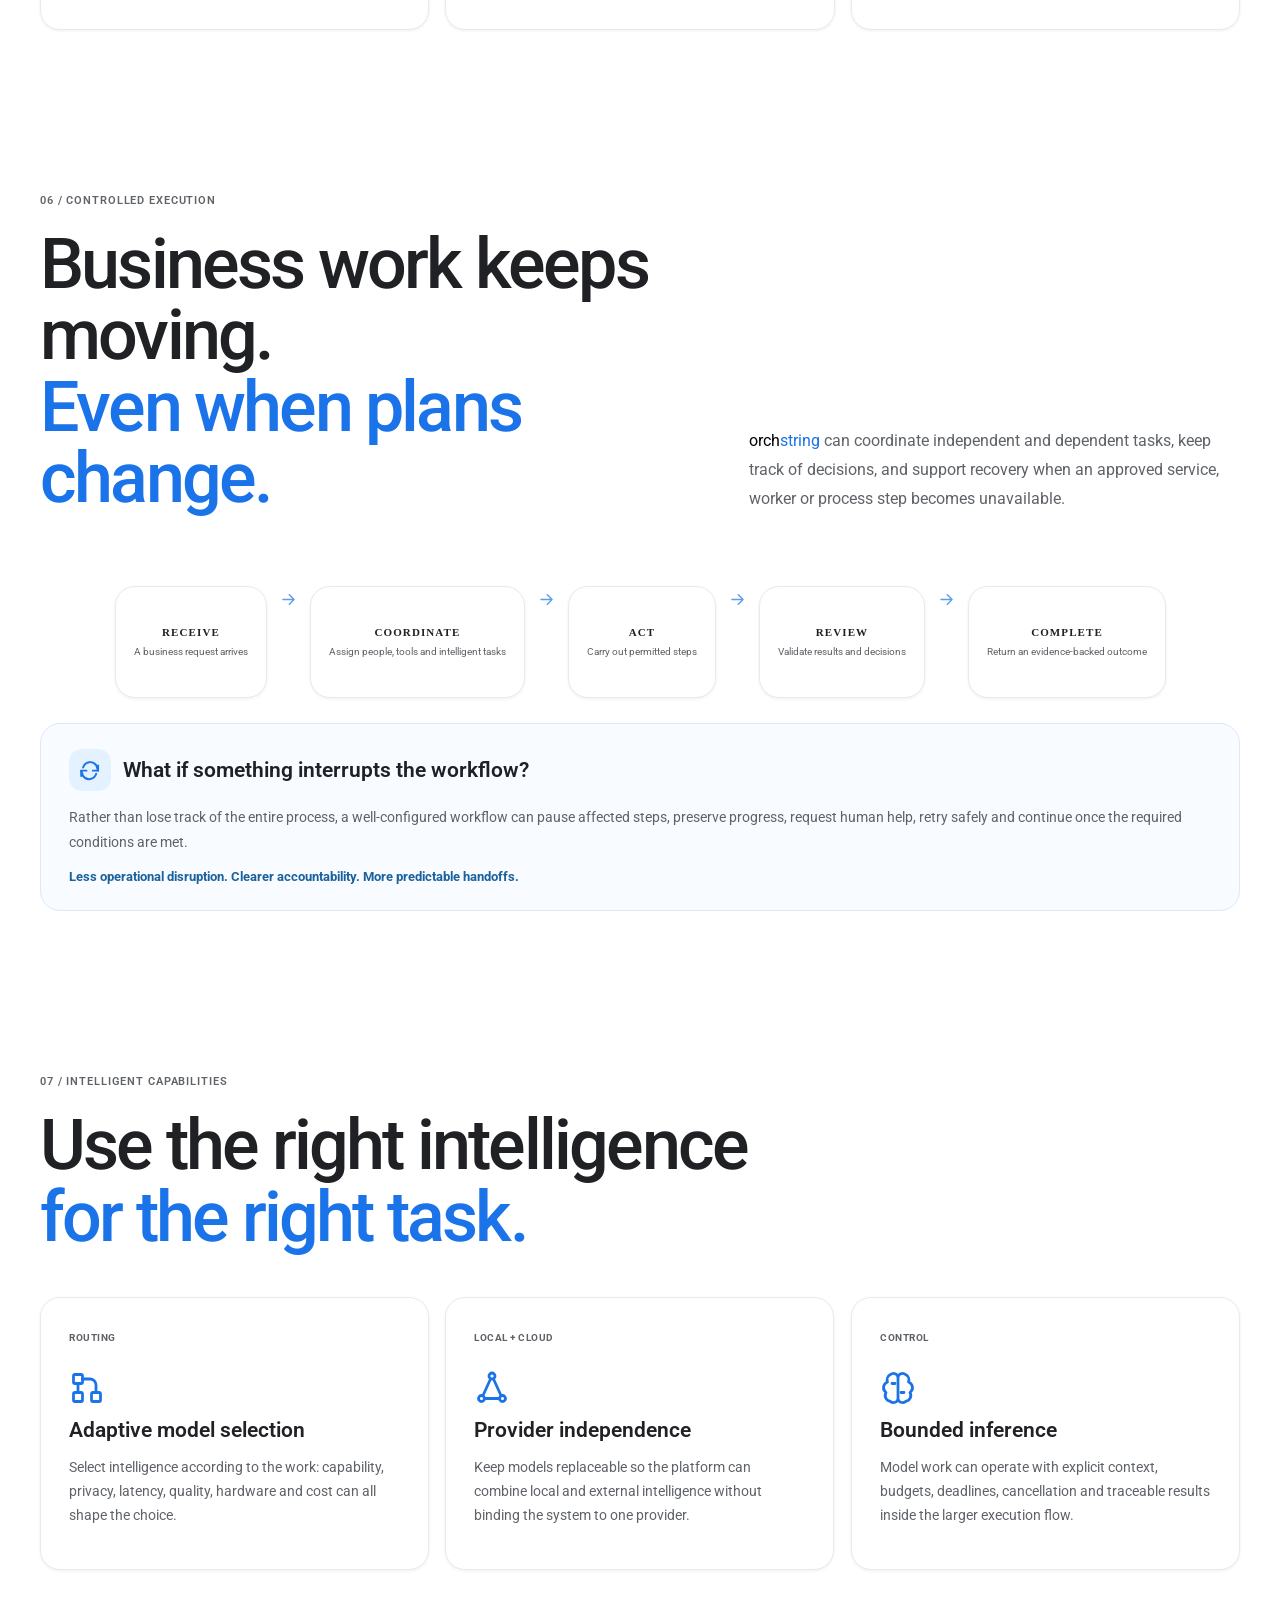
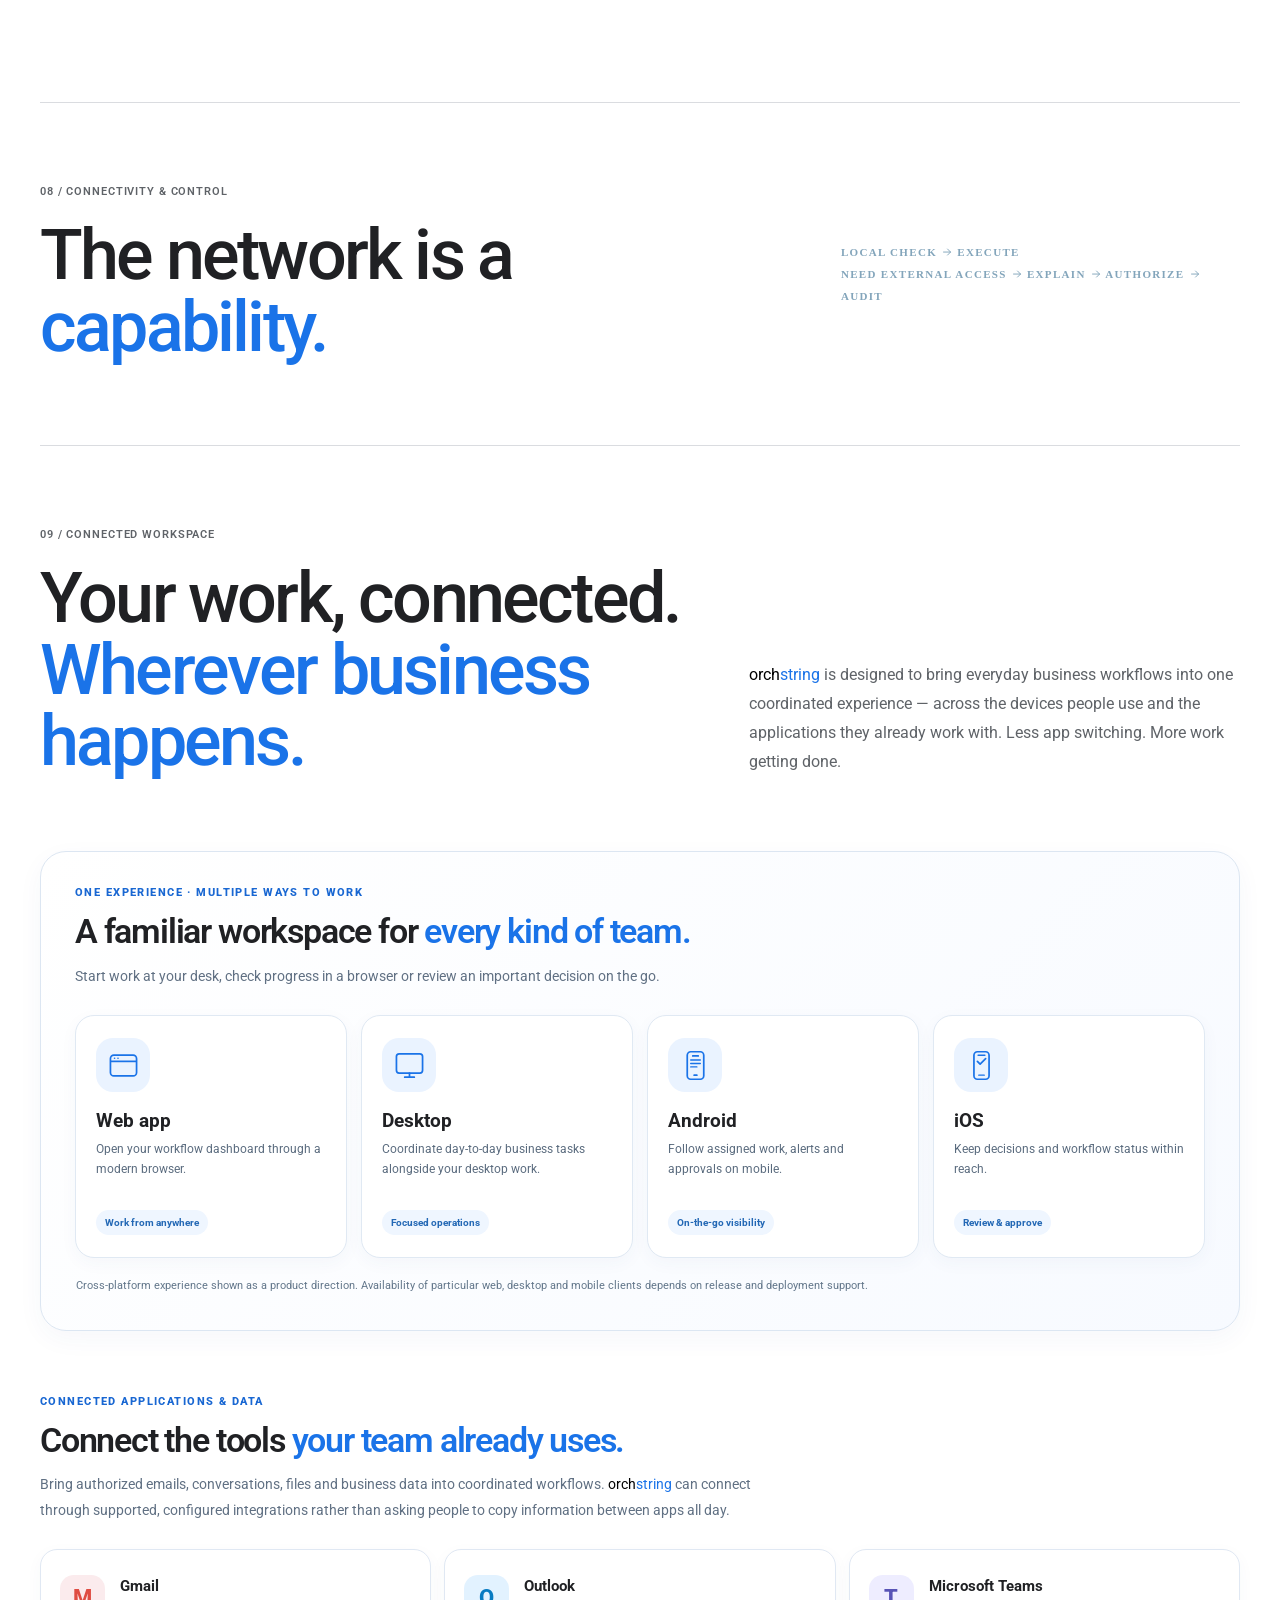
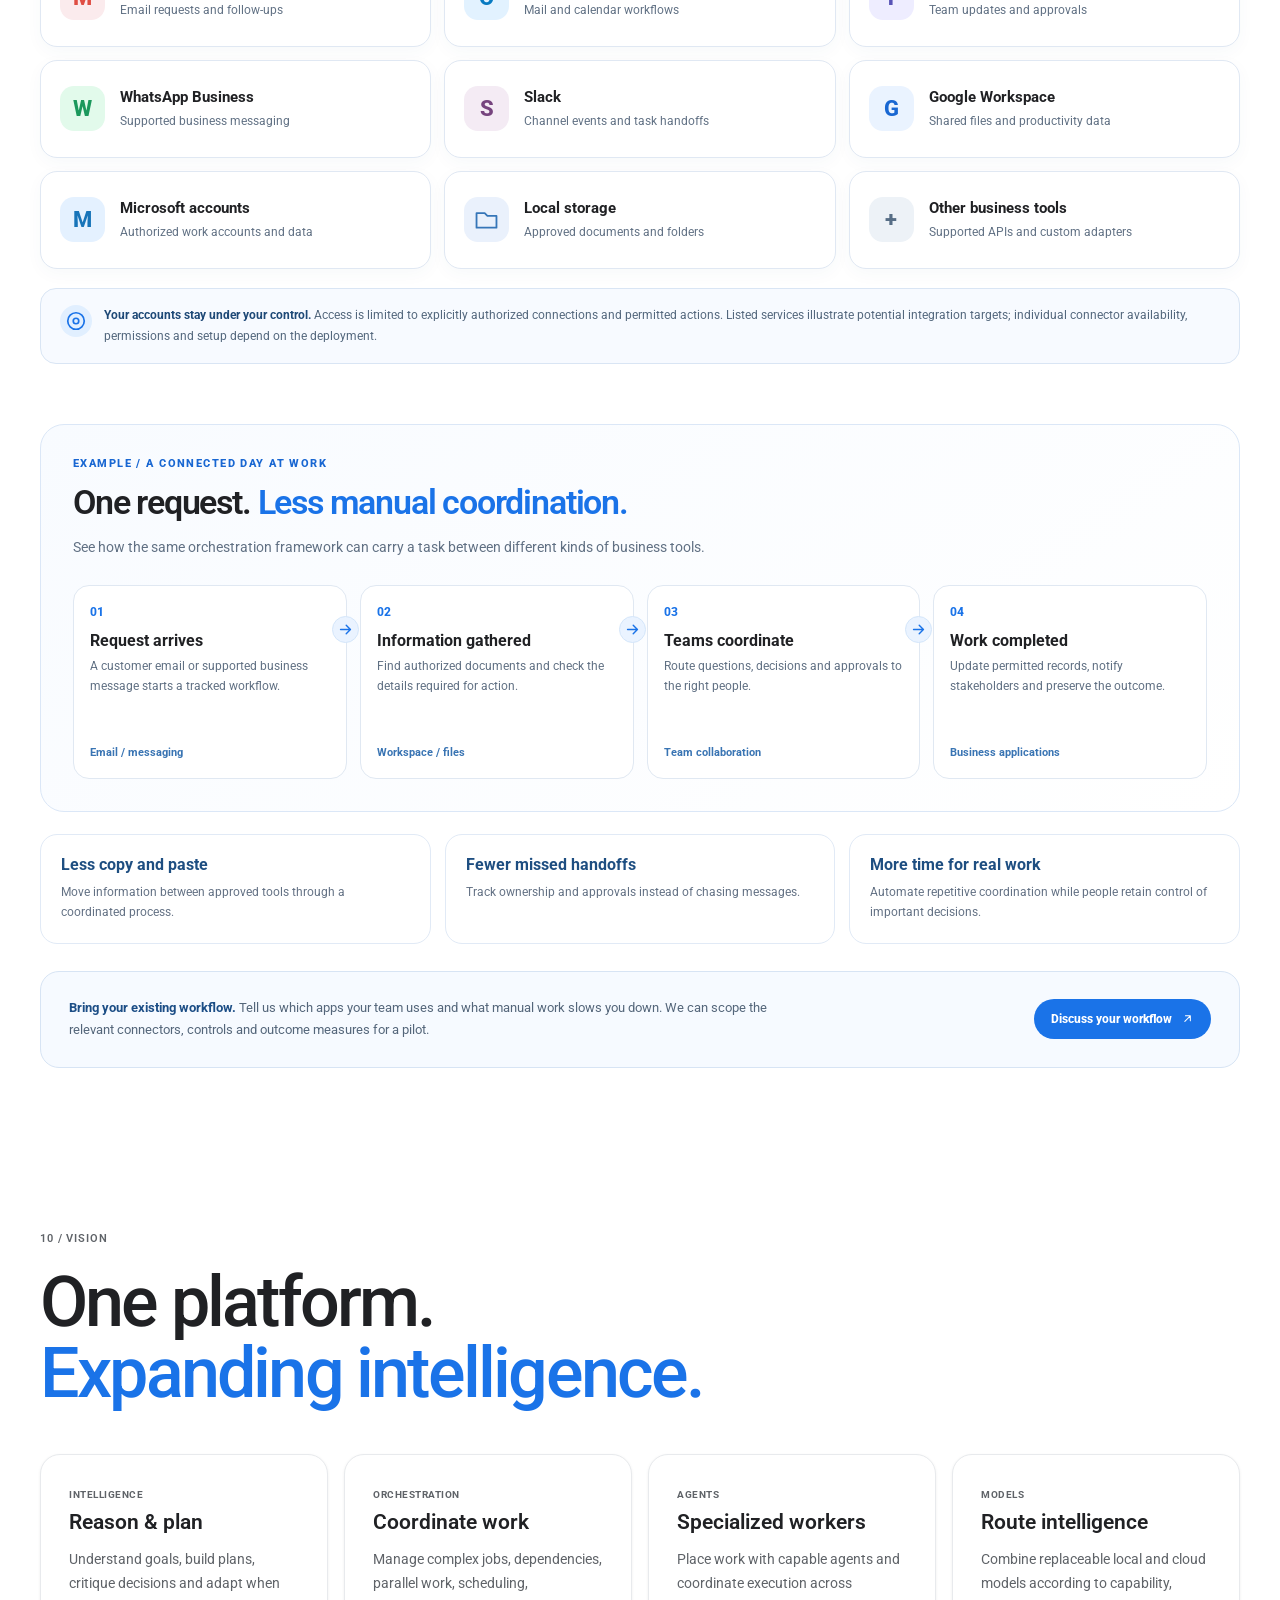
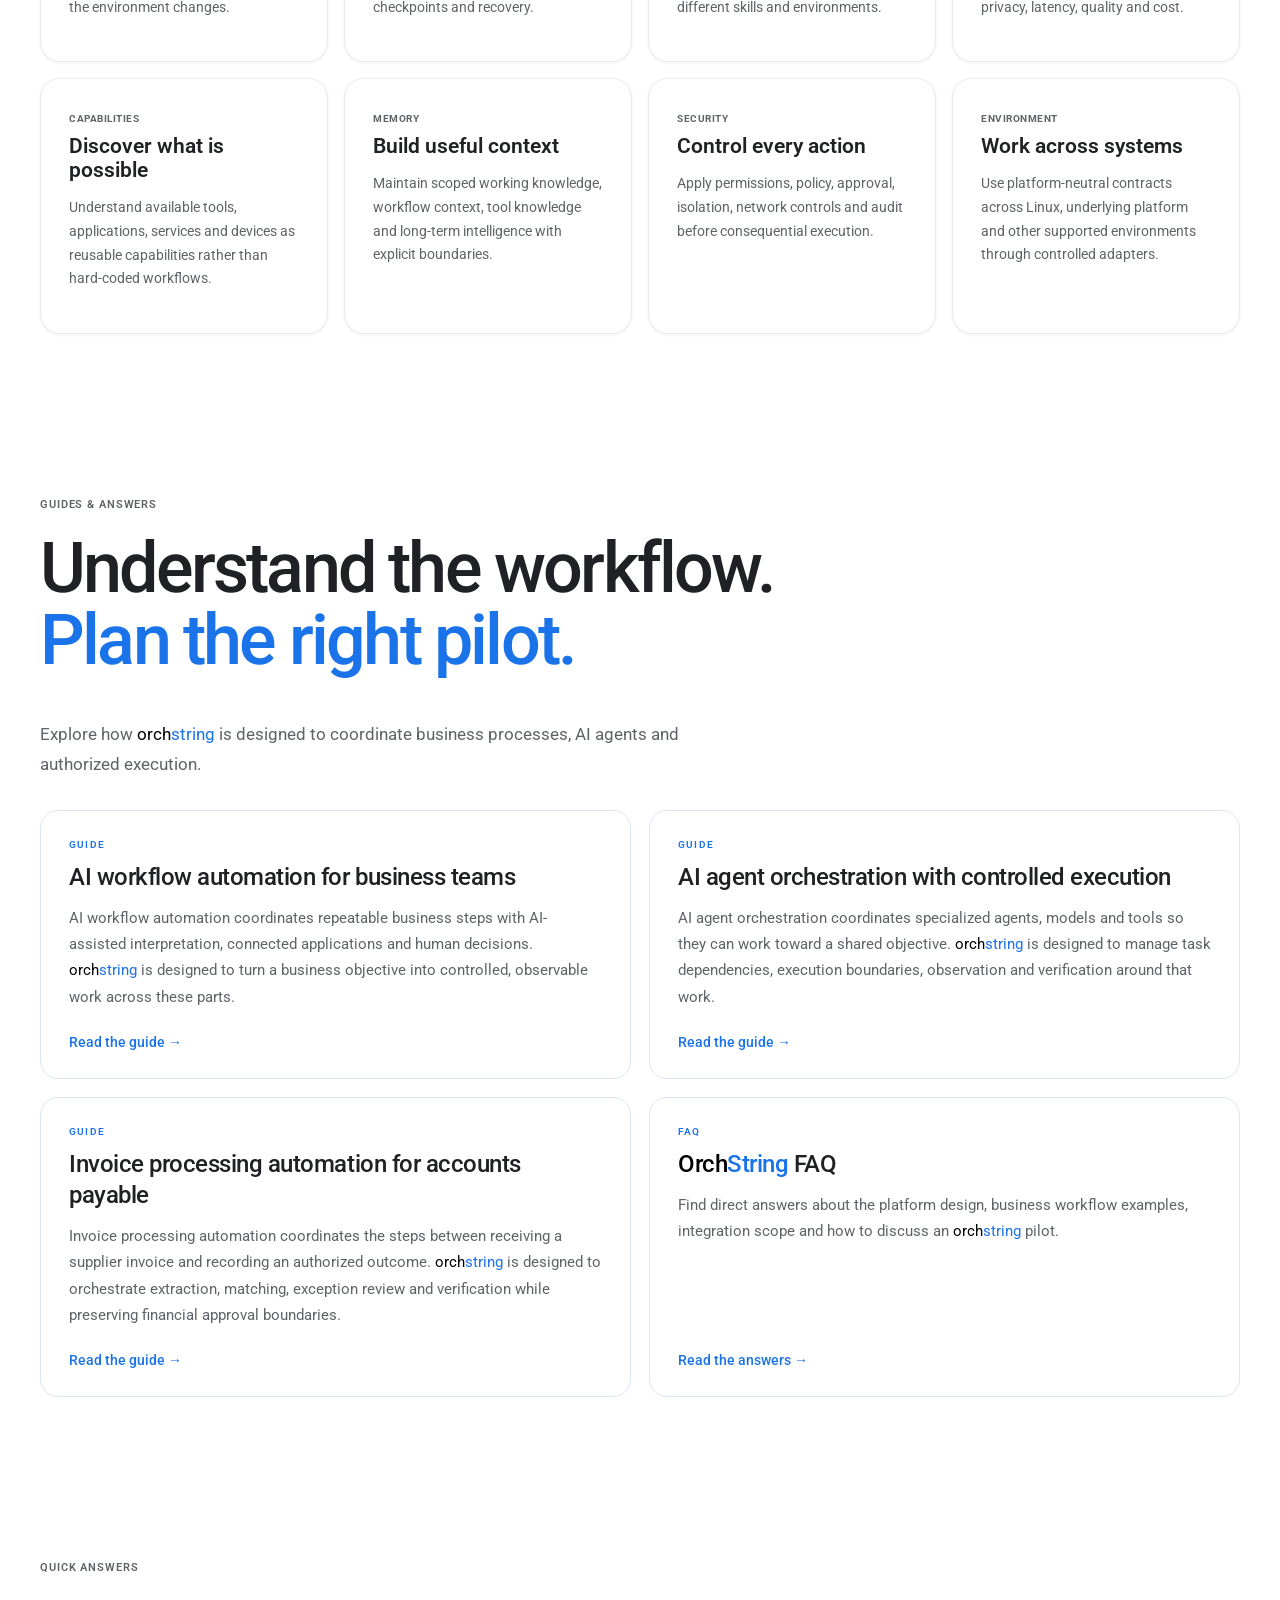
==== commit d6a15d62: "Fix homepage favicon and synchronize SEO metadata schema" ====
--- a/index.html
+++ b/index.html
@@ -4,20 +4,20 @@
 <meta charset="utf-8">
 <meta name="viewport" content="width=device-width,initial-scale=1">
 <meta name="theme-color" content="#ffffff">
-<meta name="description" content="OrchString is an enterprise AI execution platform that turns business objectives into coordinated, controlled, and verifiable workflows across people, AI, and business applications.">
+<meta name="description" content="Automate your business with orchstring, an enterprise AI execution platform connecting people, apps and AI through controlled, verifiable workflows.">
 
 <meta name="author" content="Yogesh Pandey">
 <meta name="application-name" content="OrchString">
 <meta name="creator" content="Yogesh Pandey">
 <meta name="robots" content="index, follow, max-image-preview:large, max-snippet:-1, max-video-preview:-1">
-<link rel="icon" href="/assets/orchstring-mark.svg" type="image/svg+xml" sizes="any">\n<link rel="icon" href="/assets/orchstring-touch.png?v=20261030-search" type="image/png" sizes="180x180">
+<link rel="icon" href="/assets/orchstring-mark.svg" type="image/svg+xml" sizes="any">
 <link rel="apple-touch-icon" href="/assets/orchstring-touch.png?v=20261029-navbar-fix" sizes="180x180">
 <link rel="canonical" href="https://orchstring.com/">
 <link rel="alternate" type="text/plain" href="/llms.txt" title="OrchString machine-readable overview">
 <meta property="og:type" content="website">
 <meta property="og:site_name" content="OrchString">
 <meta property="og:title" content="OrchString | Enterprise AI Execution Platform">
-<meta property="og:description" content="OrchString is an enterprise AI execution platform that turns business objectives into coordinated, controlled, and verifiable workflows across people, AI, and business applications.">
+<meta property="og:description" content="Automate your business with orchstring, an enterprise AI execution platform connecting people, apps and AI through controlled, verifiable workflows.">
 <meta property="og:url" content="https://orchstring.com/">
 <meta property="og:locale" content="en_IN">
 <meta property="og:image" content="https://orchstring.com/assets/orchstring-social.png?v=20261026-tagline">
@@ -28,7 +28,7 @@
 <meta name="twitter:image" content="https://orchstring.com/assets/orchstring-social.png?v=20261026-tagline">
 <meta name="twitter:image:alt" content="OrchString — One intelligence platform — Infinite business possibilities">
 <meta name="twitter:title" content="OrchString | Enterprise AI Execution Platform">
-<meta name="twitter:description" content="OrchString is an enterprise AI execution platform that turns business objectives into coordinated, controlled, and verifiable workflows across people, AI, and business applications.">
+<meta name="twitter:description" content="Automate your business with orchstring, an enterprise AI execution platform connecting people, apps and AI through controlled, verifiable workflows.">
 <script type="application/ld+json">
 {
   "@context": "https://schema.org",
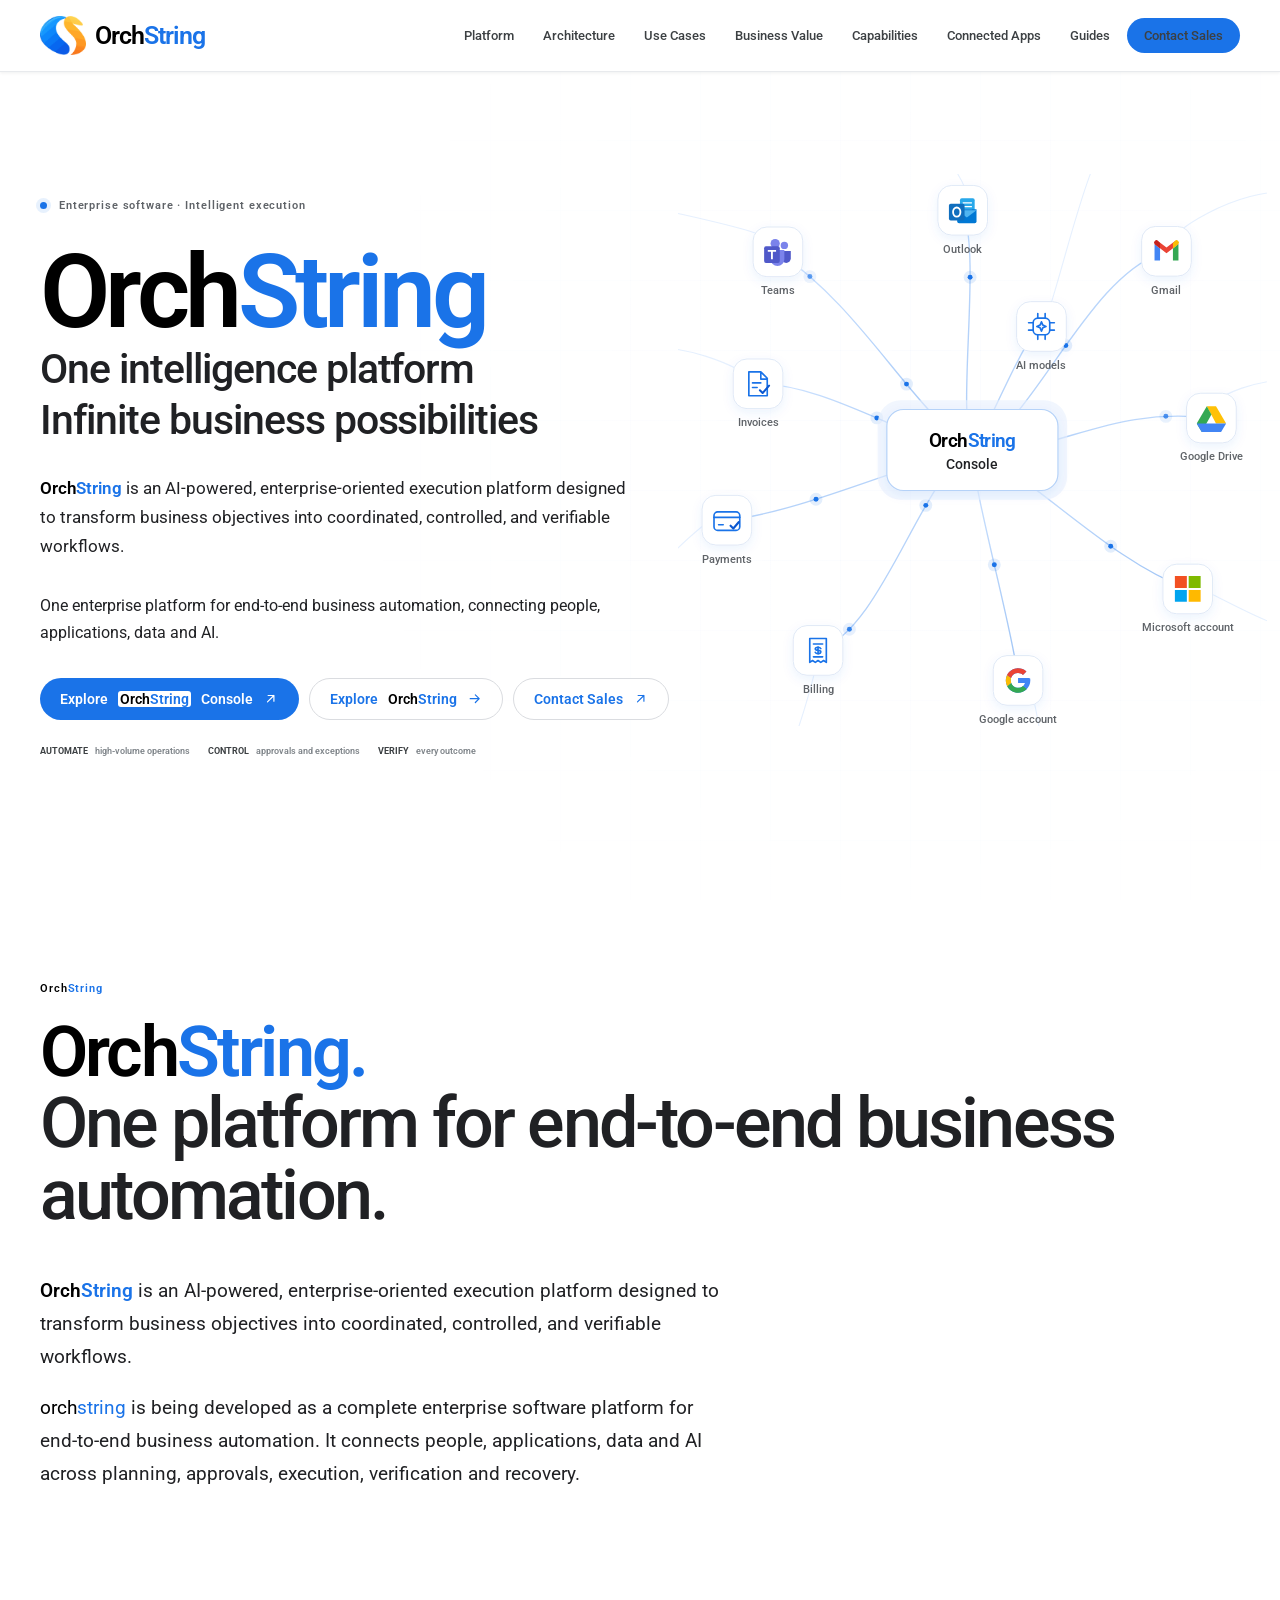
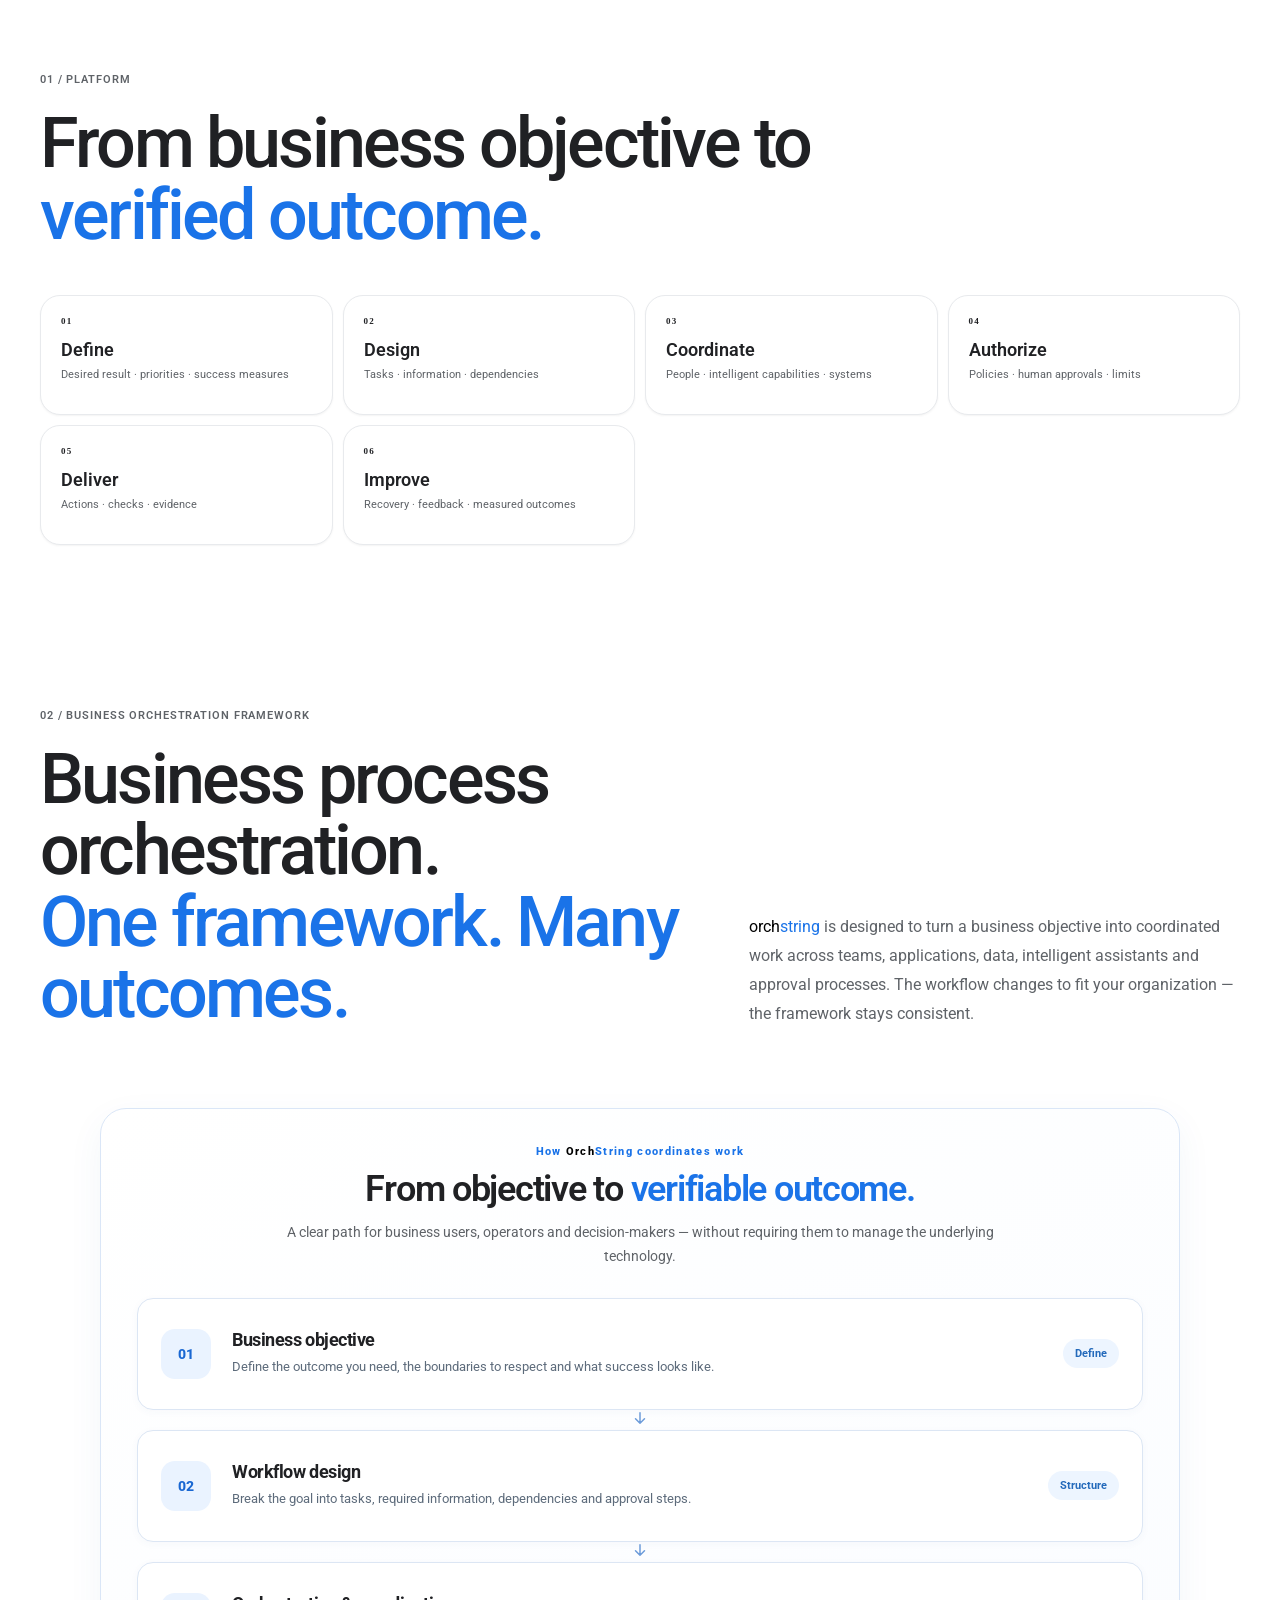
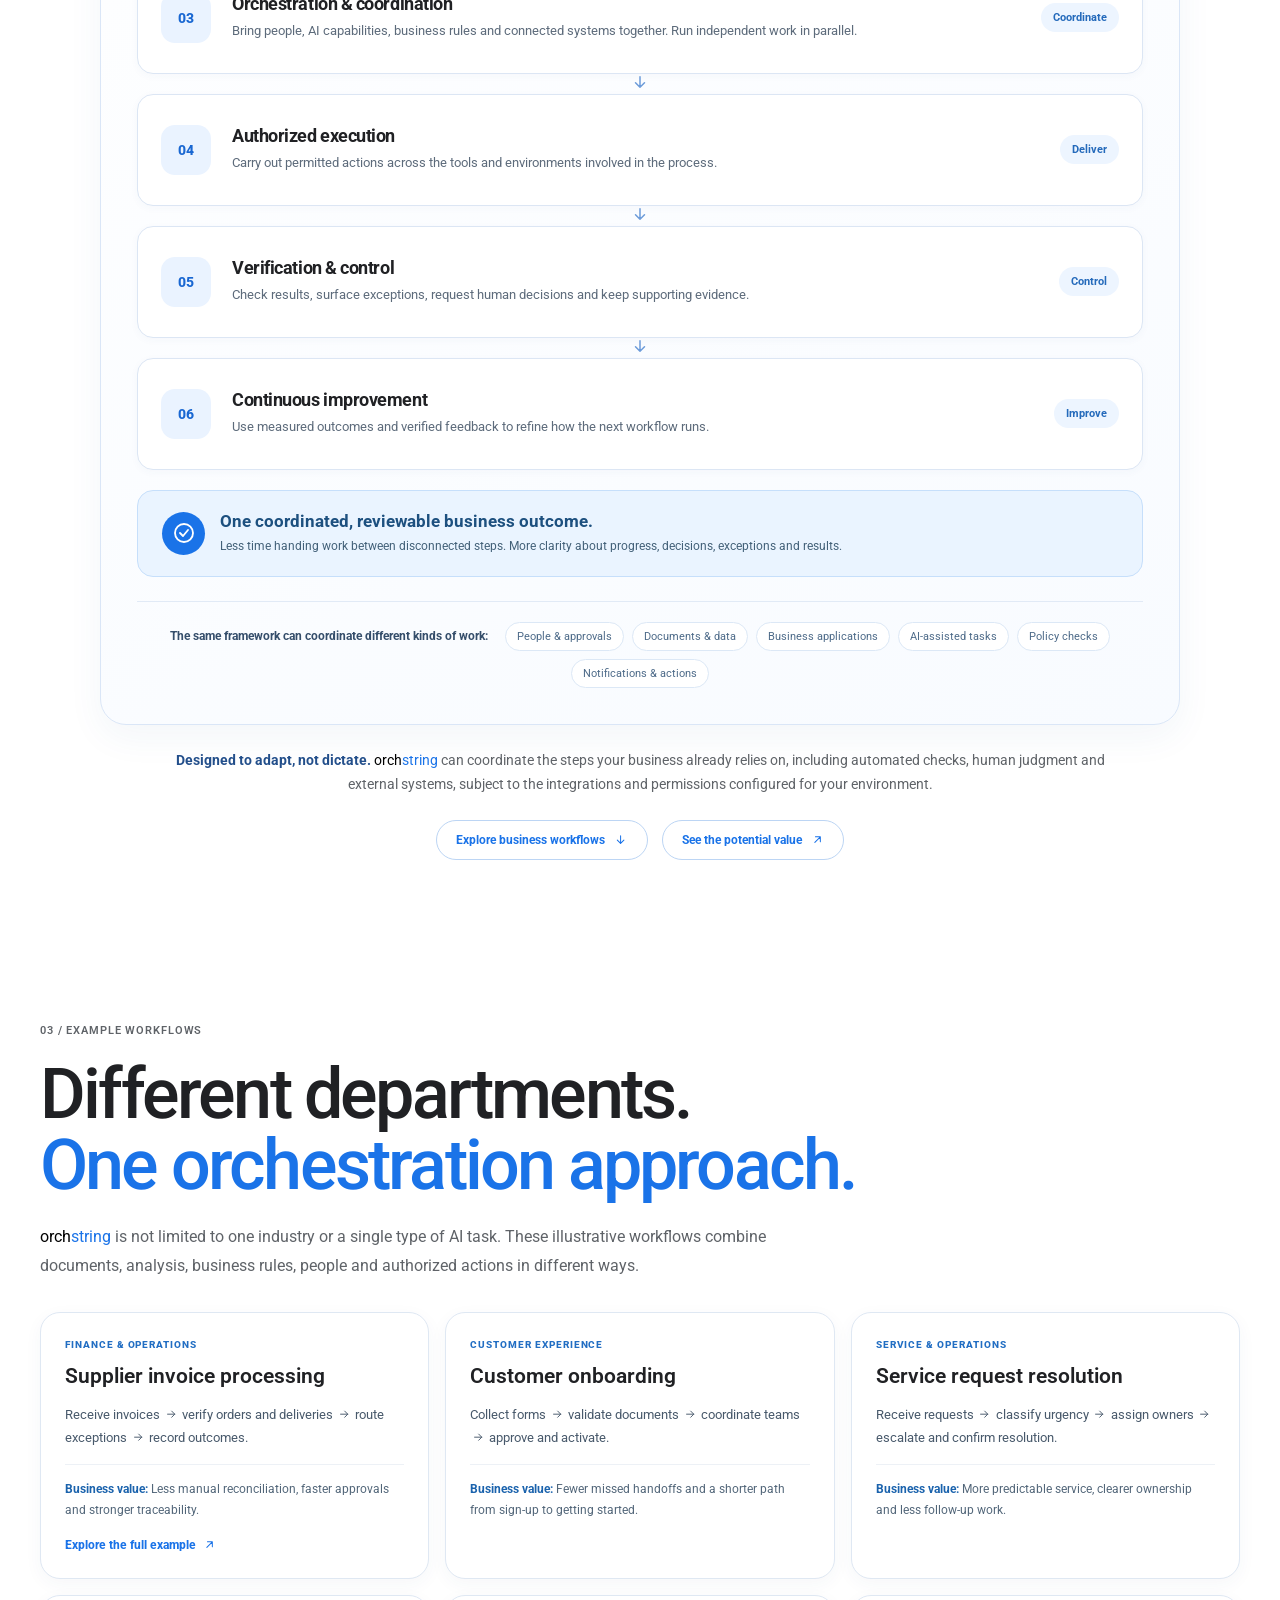
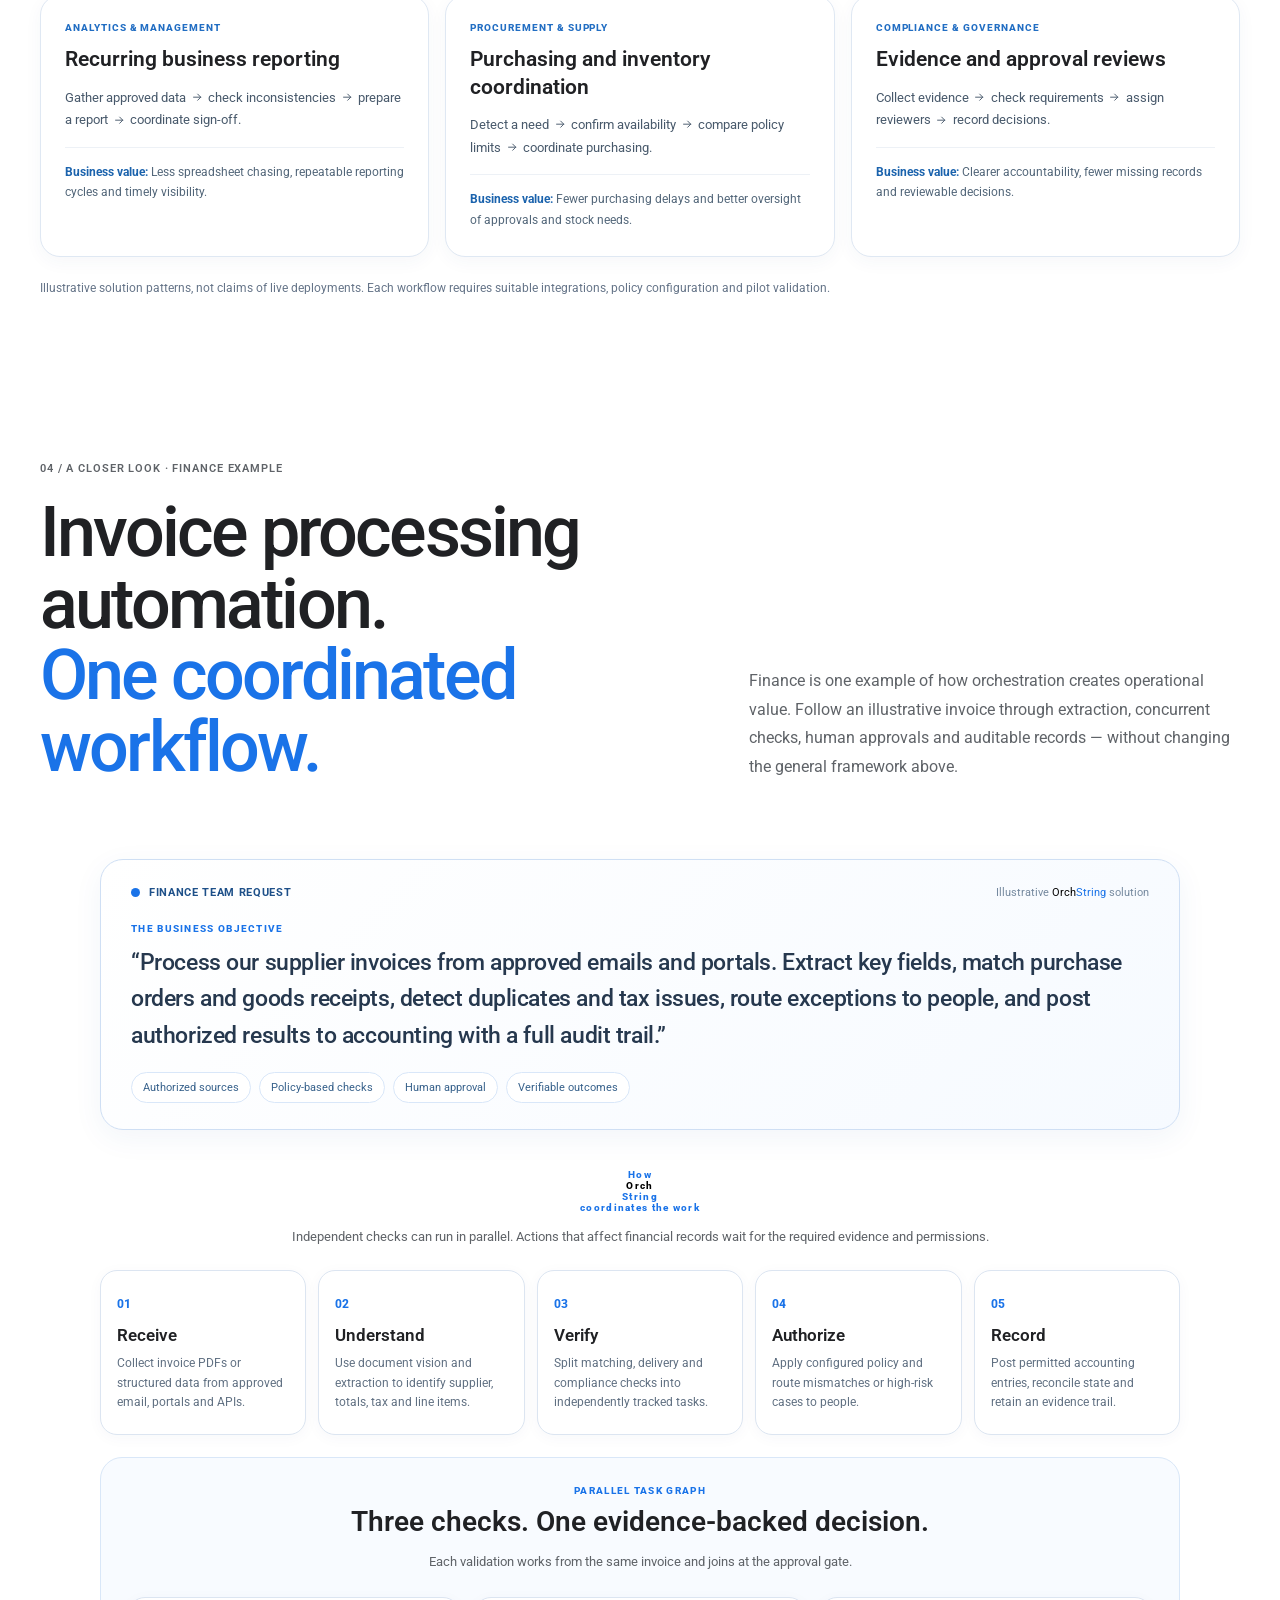
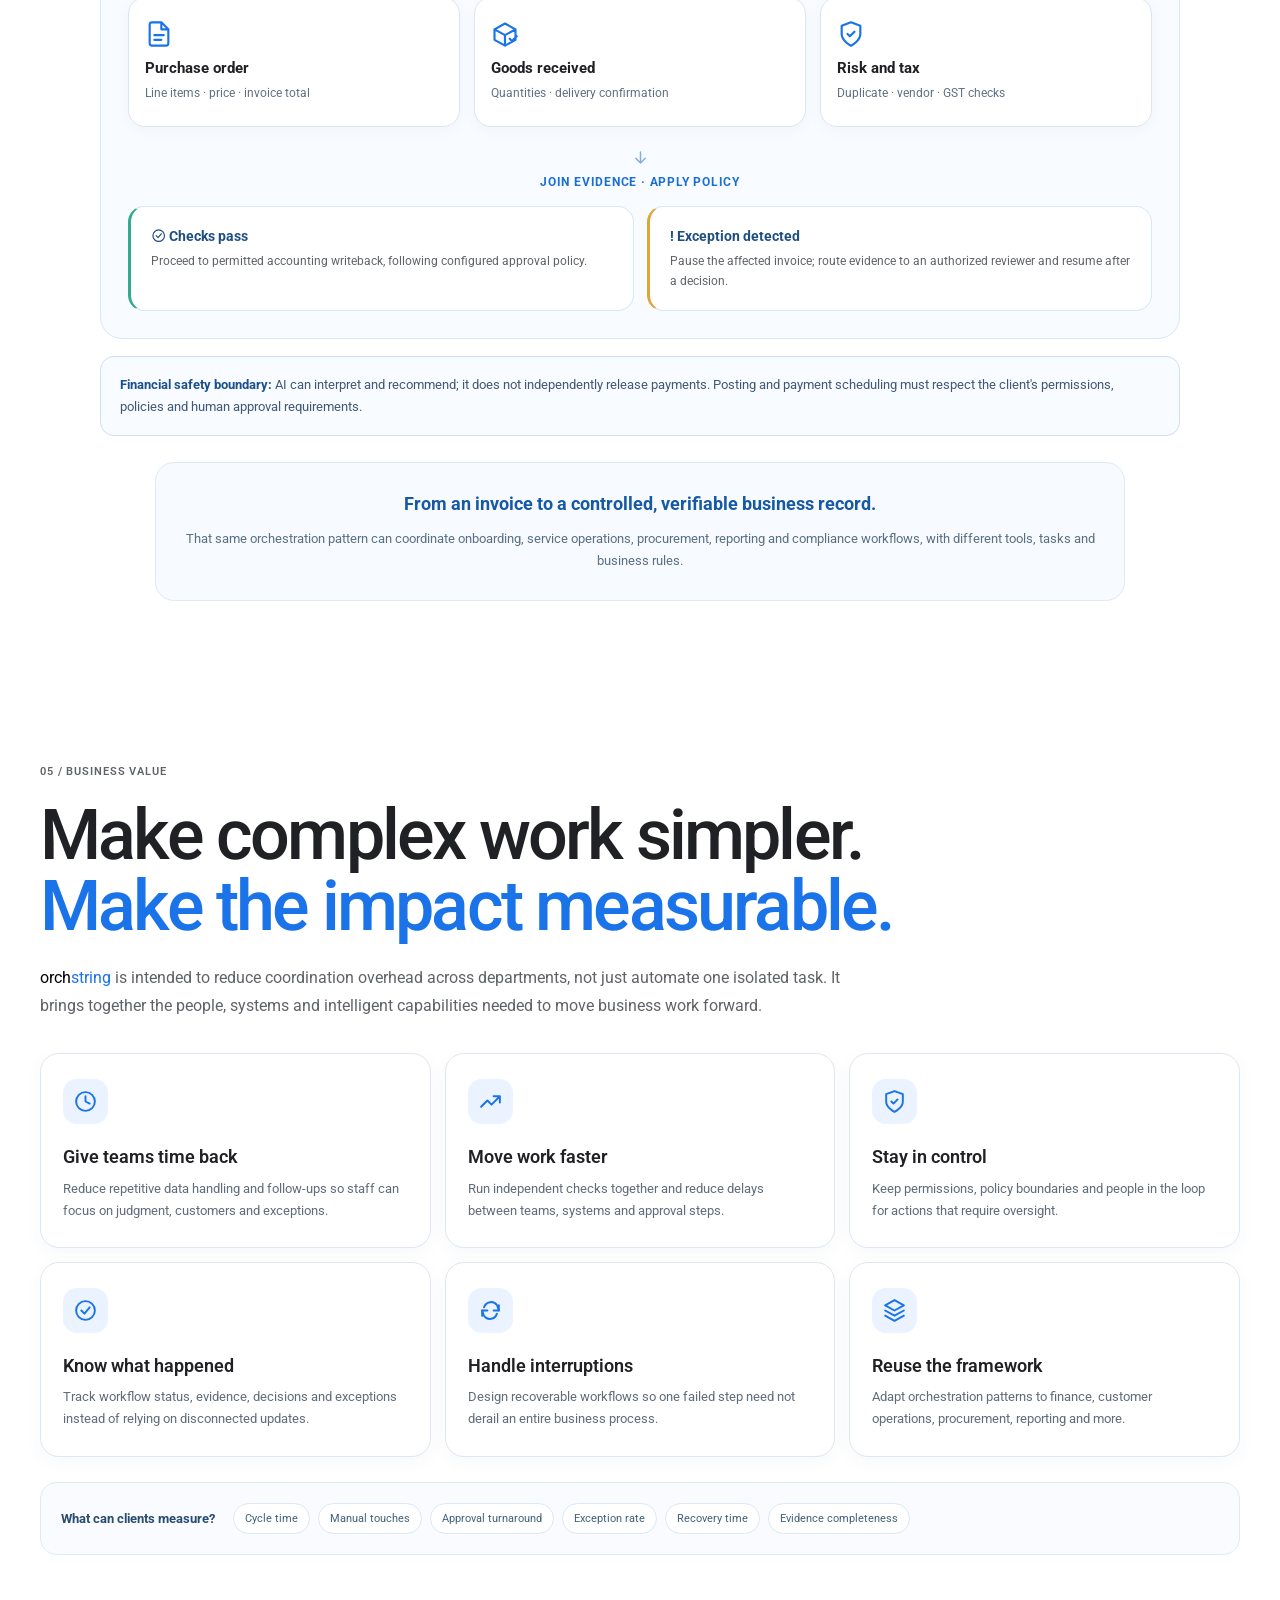
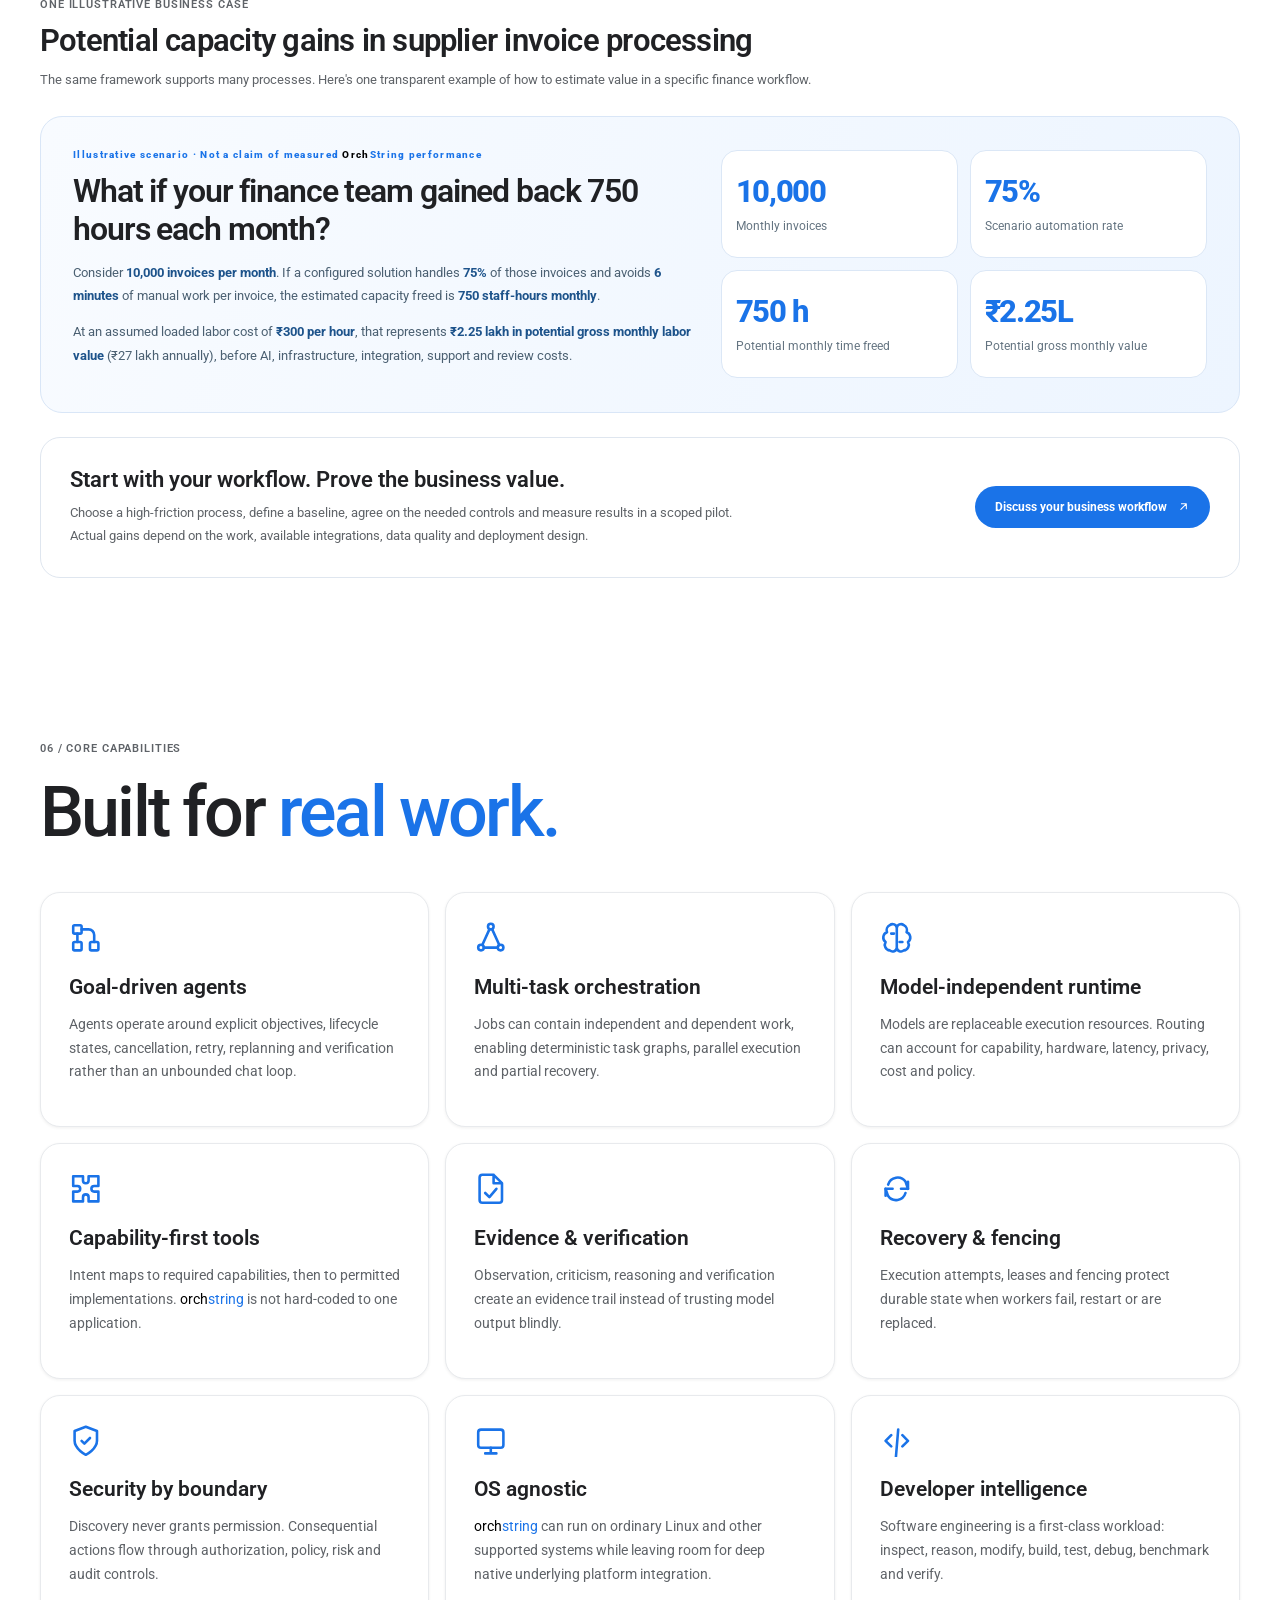
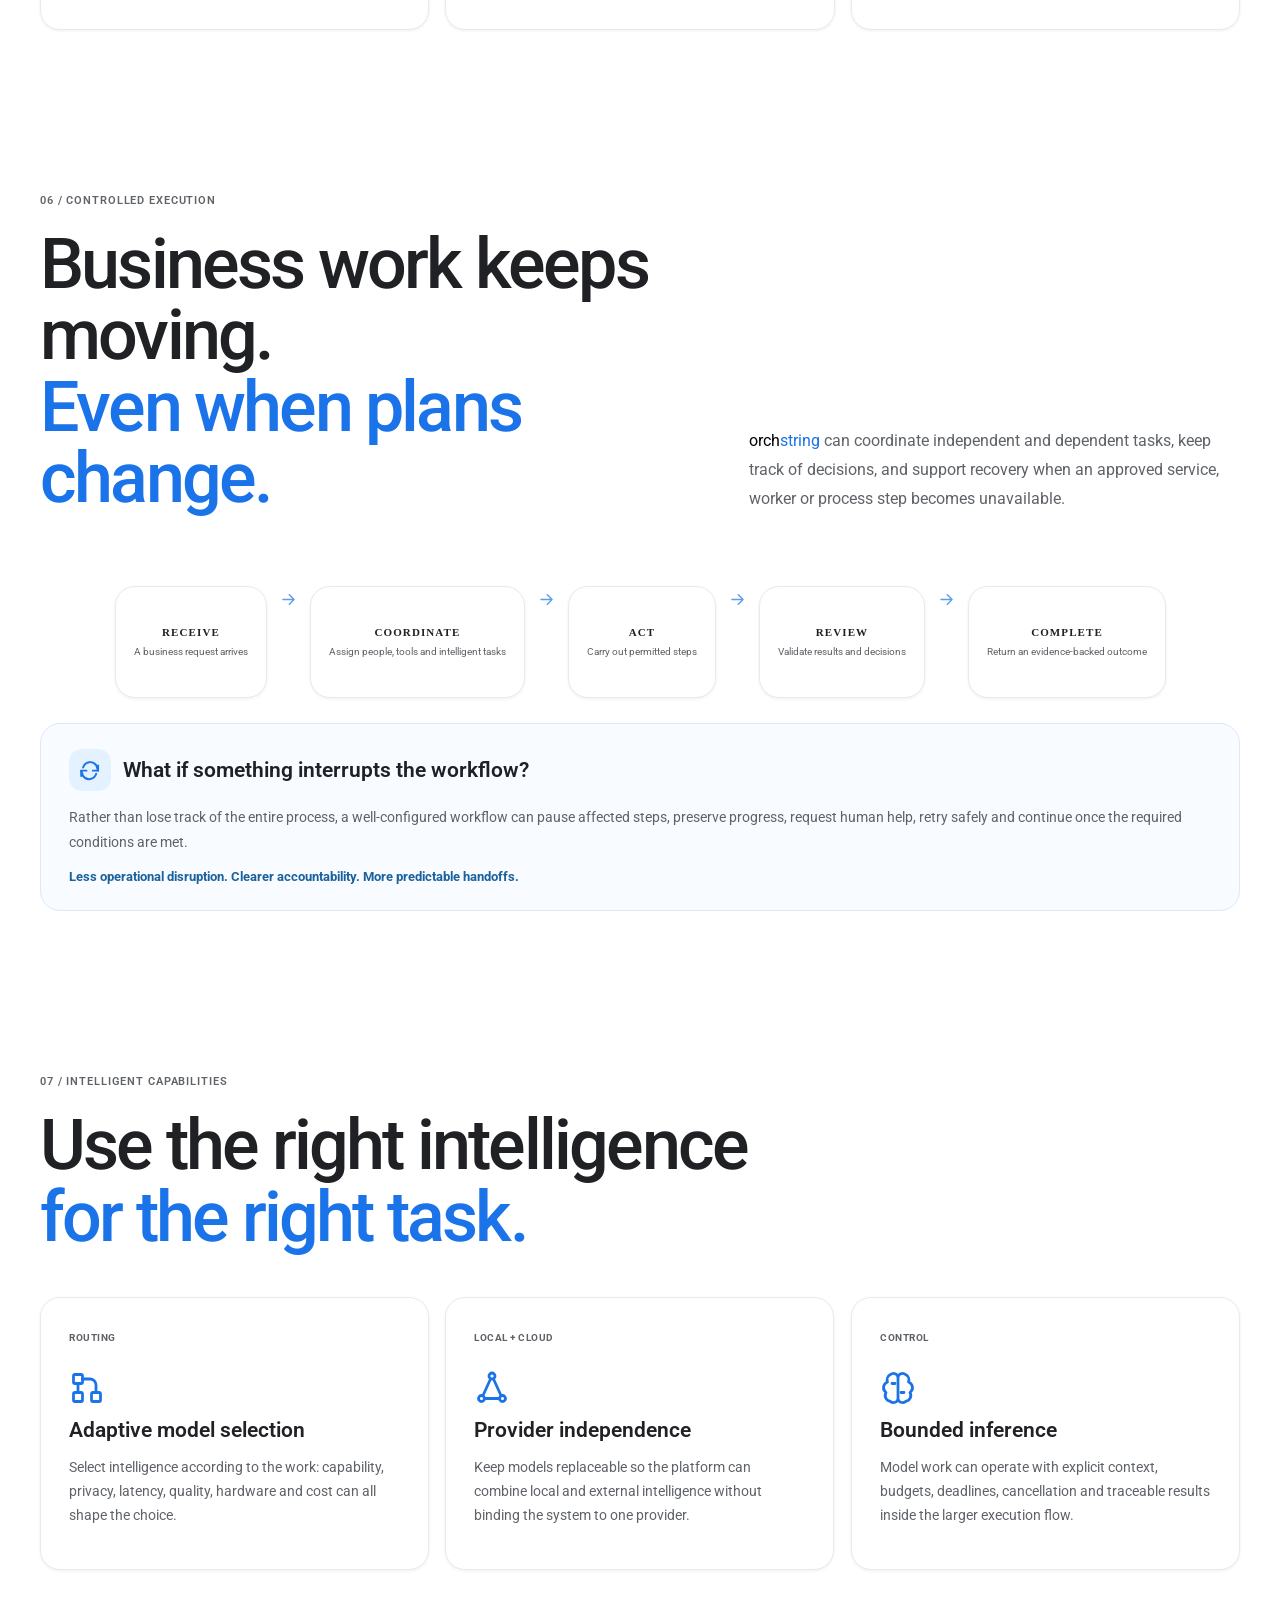
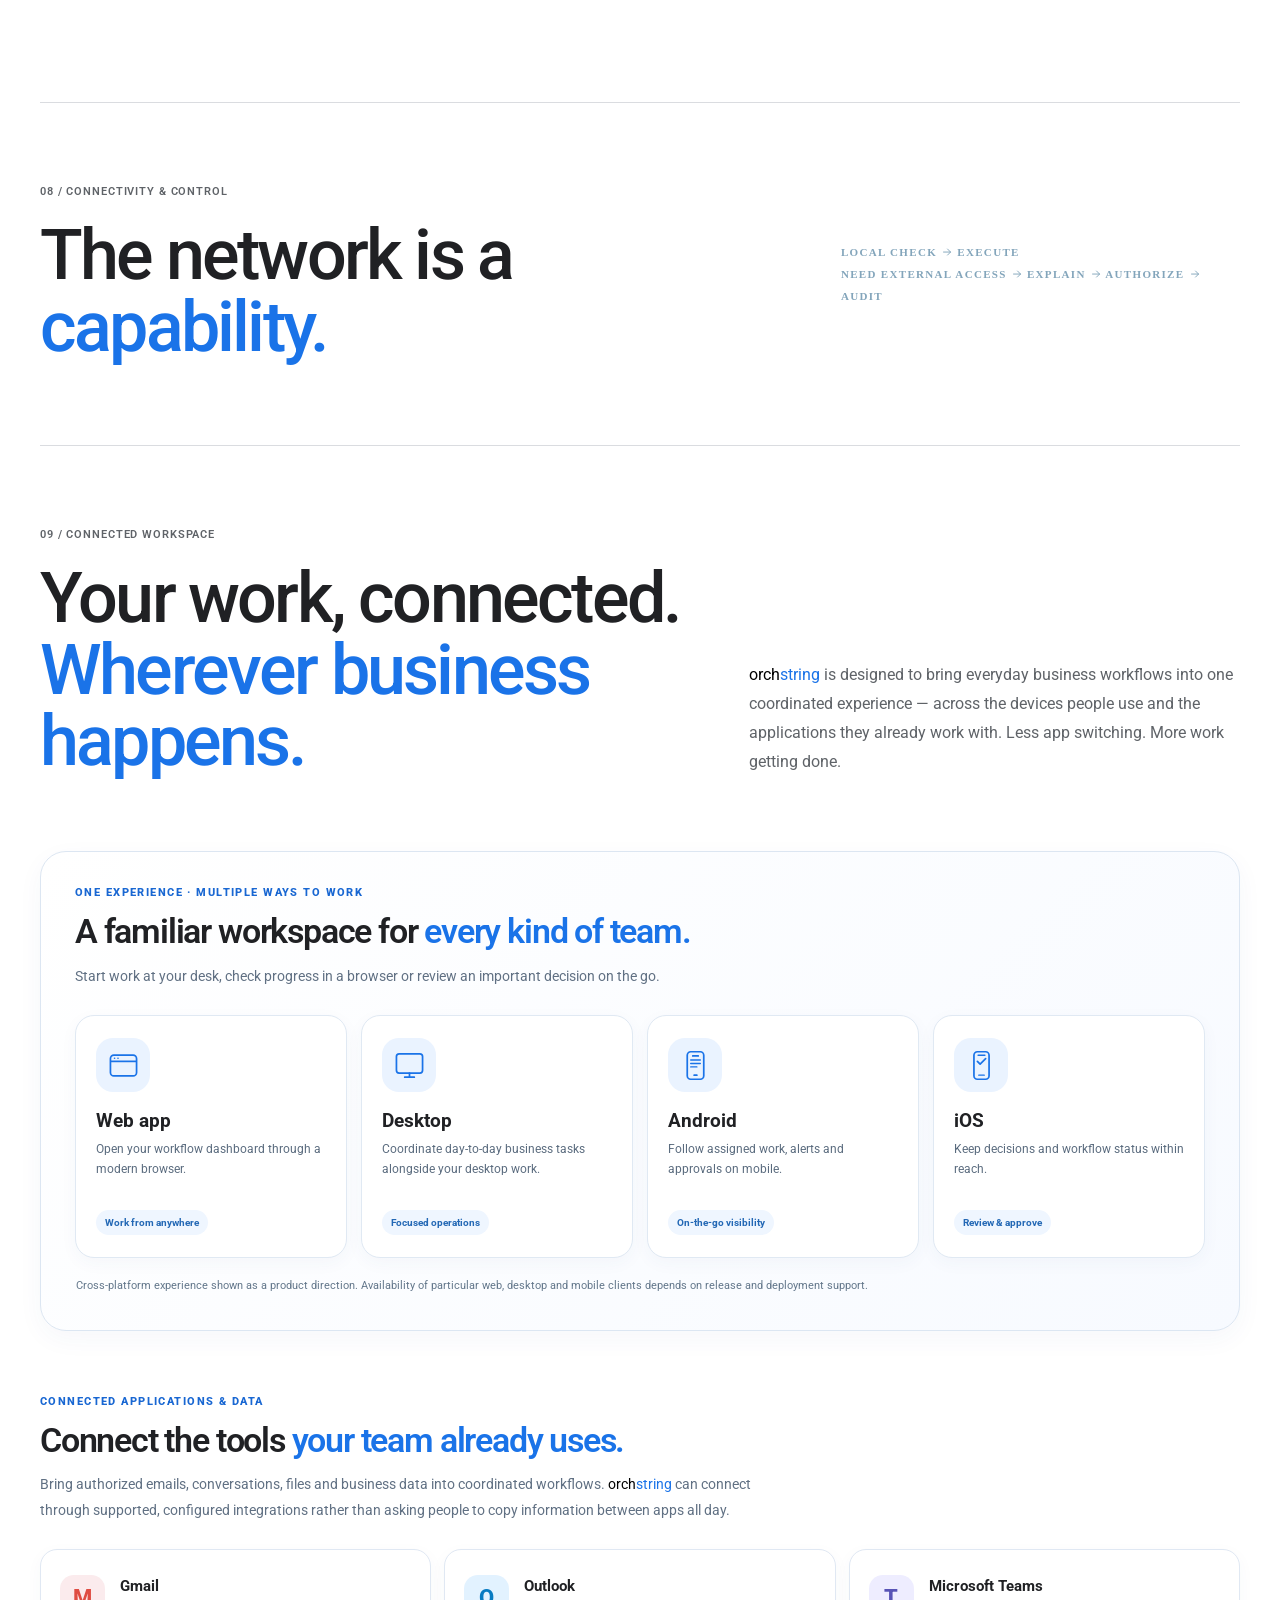
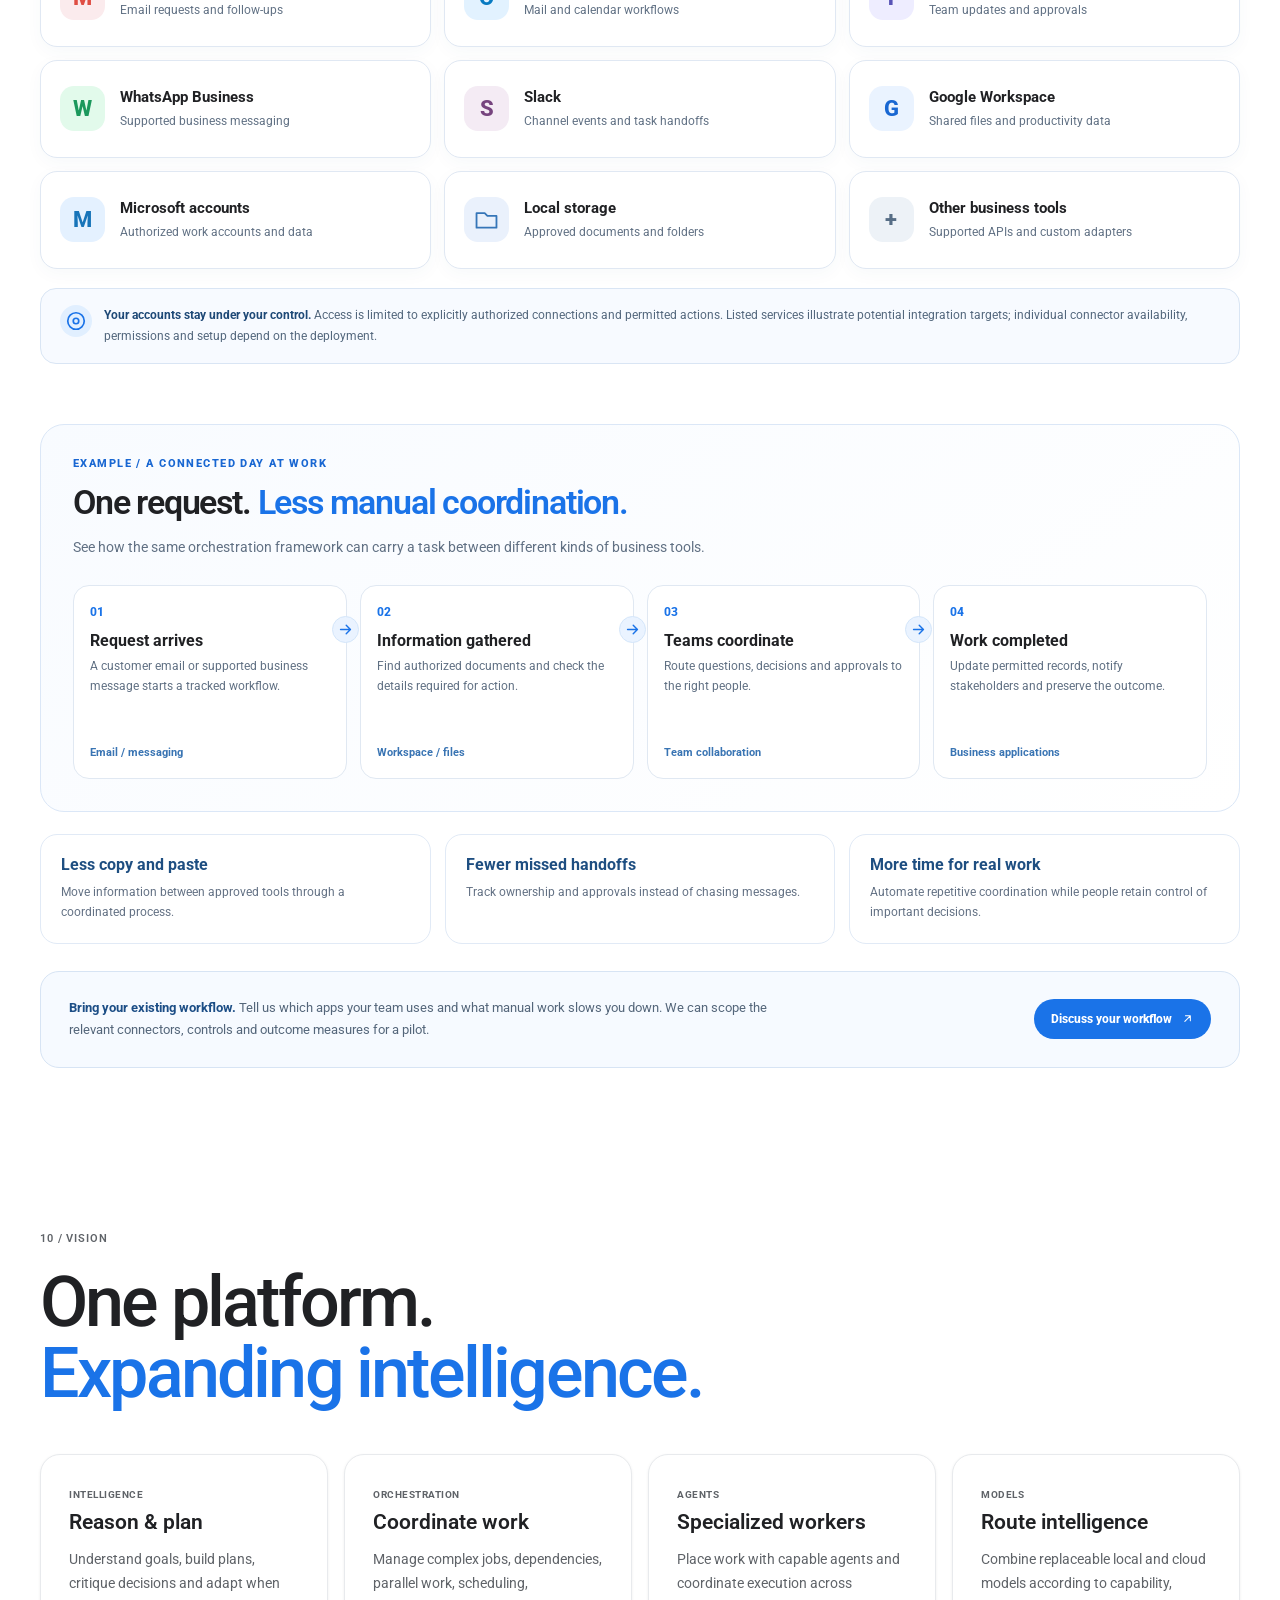
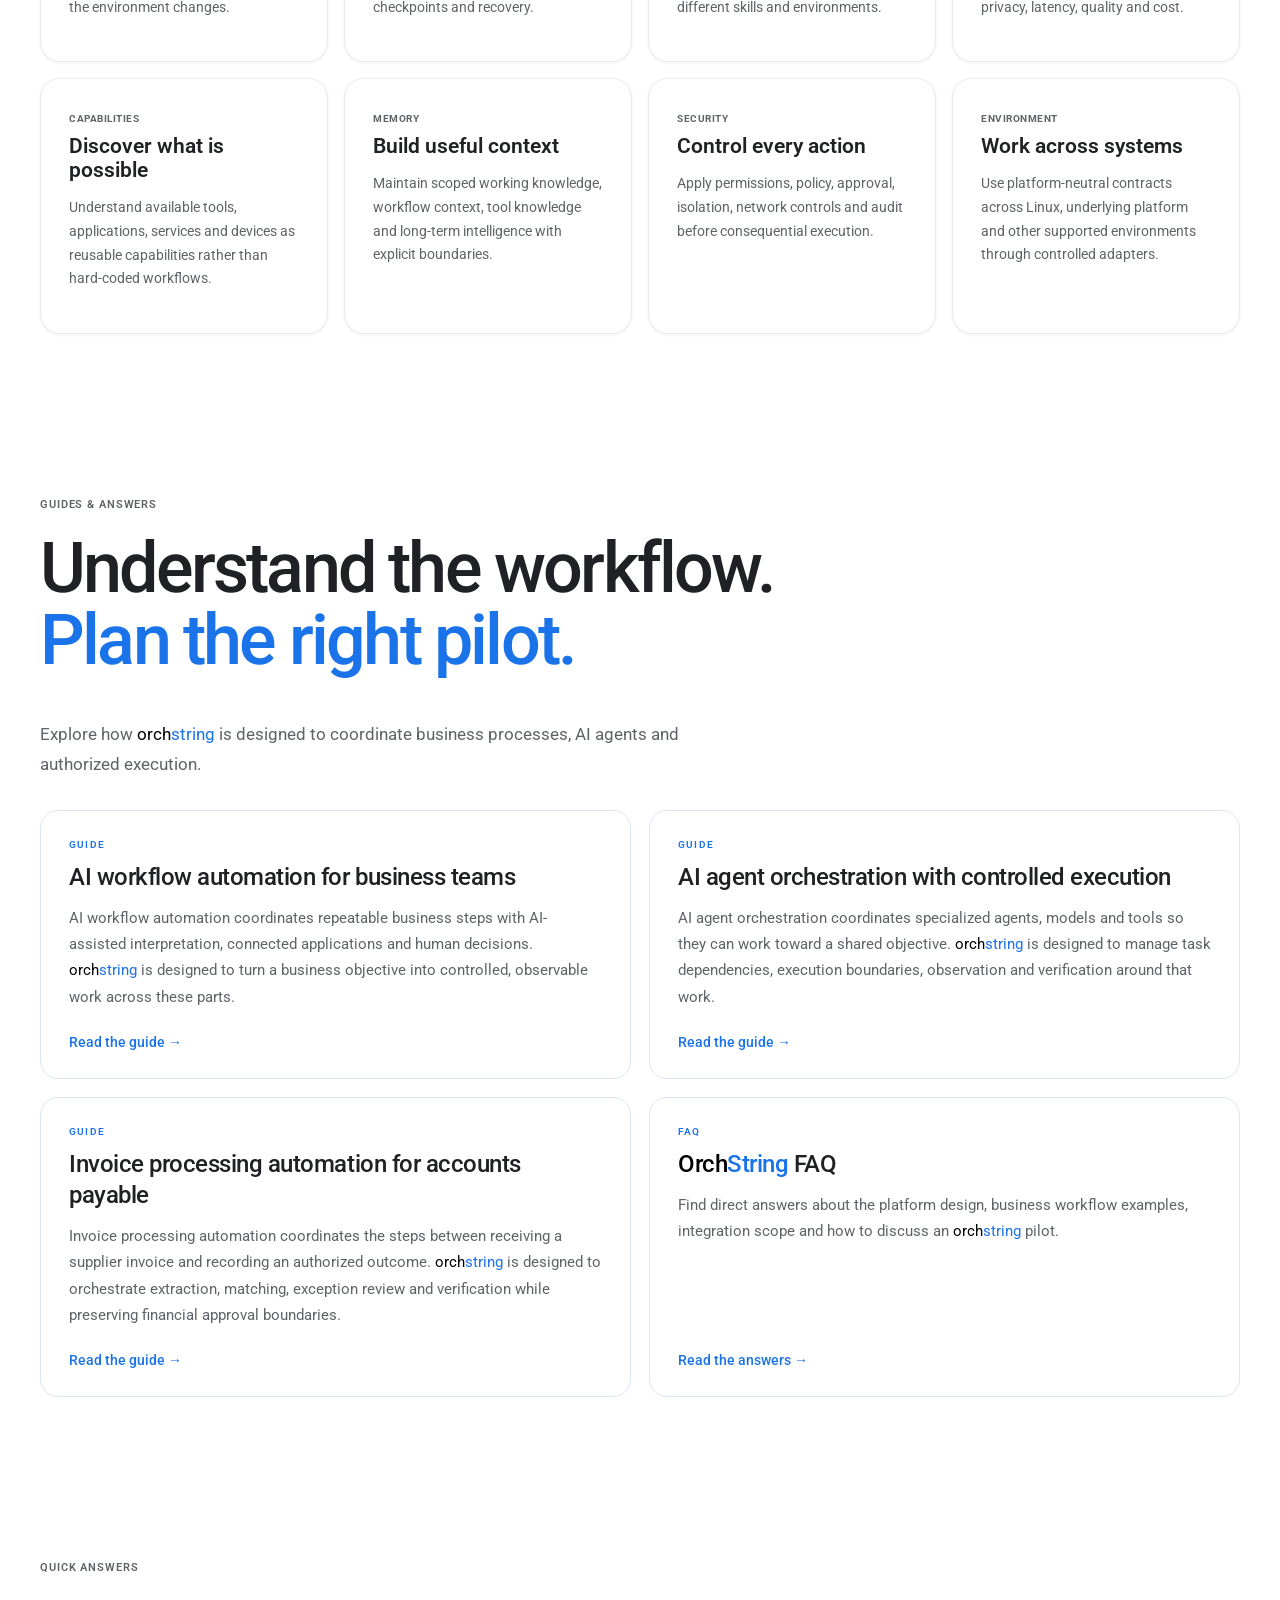
==== commit 19fb94cb: "Update OrchString contact email and repository references" ====
--- a/index.html
+++ b/index.html
@@ -75,7 +75,7 @@
         {
           "@type": "ContactPoint",
           "contactType": "sales",
-          "email": "rishabh@neytraintelligence.com"
+          "email": "yogesh.pandey@orchstring.com"
         }
       ],
       "sameAs": [
@@ -242,7 +242,7 @@
     <div class="buttons">
       <a class="primary magnetic" href="https://neytra-console.pages.dev/#/login" target="_blank" rel="noopener noreferrer">Explore <span class="os-brand-name"><span class="os-brand-orch">Orch</span><span class="os-brand-string">String</span></span> Console <span><svg class="orchstring-icon" viewBox="0 0 24 24" aria-hidden="true" focusable="false"><use href="#orchstring-icon-arrow-up-right"></use></svg></span></a>
       <a class="secondary" href="#platform">Explore <span class="os-brand-name"><span class="os-brand-orch">Orch</span><span class="os-brand-string">String</span></span> <span><svg class="orchstring-icon" viewBox="0 0 24 24" aria-hidden="true" focusable="false"><use href="#orchstring-icon-arrow-right"></use></svg></span></a>
-      <a class="secondary" href="mailto:rishabh@neytraintelligence.com?subject=OrchString%20Business%20Inquiry">Contact Sales <span aria-hidden="true"><svg class="orchstring-icon" viewBox="0 0 24 24" aria-hidden="true" focusable="false"><use href="#orchstring-icon-arrow-up-right"></use></svg></span></a>
+      <a class="secondary" href="mailto:yogesh.pandey@orchstring.com?subject=OrchString%20Business%20Inquiry">Contact Sales <span aria-hidden="true"><svg class="orchstring-icon" viewBox="0 0 24 24" aria-hidden="true" focusable="false"><use href="#orchstring-icon-arrow-up-right"></use></svg></span></a>
     </div>
     <div class="hero-proof">
       <span><b>AUTOMATE</b> high-volume operations</span>
@@ -542,7 +542,7 @@
 
   <div class="invoice-pilot">
     <div><h3>Start with your workflow. Prove the business value.</h3><p>Choose a high-friction process, define a baseline, agree on the needed controls and measure results in a scoped pilot. Actual gains depend on the work, available integrations, data quality and deployment design.</p></div>
-    <a href="mailto:rishabh@neytraintelligence.com?subject=OrchString%20Business%20Orchestration%20Pilot" class="invoice-pilot-link">Discuss your business workflow <span aria-hidden="true"><svg class="orchstring-icon" viewBox="0 0 24 24" aria-hidden="true" focusable="false"><use href="#orchstring-icon-arrow-up-right"></use></svg></span></a>
+    <a href="mailto:yogesh.pandey@orchstring.com?subject=OrchString%20Business%20Orchestration%20Pilot" class="invoice-pilot-link">Discuss your business workflow <span aria-hidden="true"><svg class="orchstring-icon" viewBox="0 0 24 24" aria-hidden="true" focusable="false"><use href="#orchstring-icon-arrow-up-right"></use></svg></span></a>
   </div>
 </section>
 
@@ -717,7 +717,7 @@
   </div>
   <div class="workspace-cta">
     <p><strong>Bring your existing workflow.</strong> Tell us which apps your team uses and what manual work slows you down. We can scope the relevant connectors, controls and outcome measures for a pilot.</p>
-    <a href="mailto:rishabh@neytraintelligence.com?subject=OrchString%20Connected%20Business%20Workflow" aria-label="Discuss integrating your business applications with OrchString">Discuss your workflow <span aria-hidden="true"><svg class="orchstring-icon" viewBox="0 0 24 24" aria-hidden="true" focusable="false"><use href="#orchstring-icon-arrow-up-right"></use></svg></span></a>
+    <a href="mailto:yogesh.pandey@orchstring.com?subject=OrchString%20Connected%20Business%20Workflow" aria-label="Discuss integrating your business applications with OrchString">Discuss your workflow <span aria-hidden="true"><svg class="orchstring-icon" viewBox="0 0 24 24" aria-hidden="true" focusable="false"><use href="#orchstring-icon-arrow-up-right"></use></svg></span></a>
   </div>
 </section>
 
@@ -757,7 +757,7 @@
       <h3>Yogesh Pandey</h3>
       <p>Founder and creator of <span class="os-brand-name"><span class="os-brand-orch">orch</span><span class="os-brand-string">string</span></span>. Leading the architecture and engineering vision for an intelligent execution platform that can reason, coordinate and act across digital environments.</p>
       <div class="person-links">
-        <a class="primary" href="mailto:thedeveloperyug@gmail.com">Connect by email</a>
+        <a class="primary" href="mailto:yogesh.pandey@orchstring.com">Connect by email</a>
         <a class="secondary" href="https://www.linkedin.com/in/thedeveloperyug" target="_blank" rel="noopener noreferrer">Connect on LinkedIn <svg class="orchstring-icon" viewBox="0 0 24 24" aria-hidden="true" focusable="false"><use href="#orchstring-icon-arrow-up-right"></use></svg></a>
       </div>
     </article>
@@ -768,7 +768,7 @@
       <p>Co-founder helping build <span class="os-brand-name"><span class="os-brand-orch">orch</span><span class="os-brand-string">string</span></span> into a business. Focused on commercial strategy, partnerships and turning <span class="os-brand-name"><span class="os-brand-orch">orch</span><span class="os-brand-string">string</span></span>'s capabilities into practical solutions for organizations.</p>
       <div class="person-links">
         <a class="primary" href="https://www.linkedin.com/in/rishabh-saluja-4000641b7/" target="_blank" rel="noopener noreferrer">Connect on LinkedIn <svg class="orchstring-icon" viewBox="0 0 24 24" aria-hidden="true" focusable="false"><use href="#orchstring-icon-arrow-up-right"></use></svg></a>
-        <a class="secondary" href="mailto:rishabh@neytraintelligence.com">Email Rishabh <svg class="orchstring-icon" viewBox="0 0 24 24" aria-hidden="true" focusable="false"><use href="#orchstring-icon-arrow-up-right"></use></svg></a>
+        <a class="secondary" href="mailto:yogesh.pandey@orchstring.com">Email OrchString <svg class="orchstring-icon" viewBox="0 0 24 24" aria-hidden="true" focusable="false"><use href="#orchstring-icon-arrow-up-right"></use></svg></a>
       </div>
     </article>
     <article class="person-card operations-profile">
@@ -796,7 +796,7 @@
   <div class="ownership-badge">PROPRIETARY SOFTWARE</div>
   <h2>Built under<br><span>private ownership.</span></h2>
   <p><span class="os-brand-name"><span class="os-brand-orch">orch</span><span class="os-brand-string">string</span></span> and its source code are proprietary and confidential. Copyright © 2026 Yogesh Pandey. All rights reserved. The project is not open source, and no permission is granted to copy, modify, distribute, sublicense, sell or otherwise use the software without prior written permission from the copyright holder.</p>
-  <a class="secondary" href="mailto:rishabh@neytraintelligence.com?subject=OrchString%20Business%20Partnership">Discuss a Business Partnership <span aria-hidden="true"><svg class="orchstring-icon" viewBox="0 0 24 24" aria-hidden="true" focusable="false"><use href="#orchstring-icon-arrow-up-right"></use></svg></span></a>
+  <a class="secondary" href="mailto:yogesh.pandey@orchstring.com?subject=OrchString%20Business%20Partnership">Discuss a Business Partnership <span aria-hidden="true"><svg class="orchstring-icon" viewBox="0 0 24 24" aria-hidden="true" focusable="false"><use href="#orchstring-icon-arrow-up-right"></use></svg></span></a>
 </section>
 
 <section id="contact" class="cta reveal">
@@ -804,10 +804,10 @@
   <h2>Let's build what's next<br><span>for your business.</span></h2>
   <p>Explore how <span class="os-brand-name"><span class="os-brand-orch">orch</span><span class="os-brand-string">string</span></span> can support your workflows, integrations and enterprise needs. Connect with our team to discuss a pilot, partnership or business inquiry.</p>
   <div class="buttons">
-    <a class="primary" href="mailto:rishabh@neytraintelligence.com?subject=OrchString%20Business%20Inquiry">Connect with Our Sales Team <span aria-hidden="true"><svg class="orchstring-icon" viewBox="0 0 24 24" aria-hidden="true" focusable="false"><use href="#orchstring-icon-arrow-up-right"></use></svg></span></a>
+    <a class="primary" href="mailto:yogesh.pandey@orchstring.com?subject=OrchString%20Business%20Inquiry">Connect with Our Sales Team <span aria-hidden="true"><svg class="orchstring-icon" viewBox="0 0 24 24" aria-hidden="true" focusable="false"><use href="#orchstring-icon-arrow-up-right"></use></svg></span></a>
     <a class="secondary" href="#platform">Explore the Platform <span aria-hidden="true"><svg class="orchstring-icon" viewBox="0 0 24 24" aria-hidden="true" focusable="false"><use href="#orchstring-icon-arrow-right"></use></svg></span></a>
   </div>
-  <p class="sales-contact-address">Business inquiries: <a href="mailto:rishabh@neytraintelligence.com">rishabh@neytraintelligence.com</a></p>
+  <p class="sales-contact-address">Business inquiries: <a href="mailto:yogesh.pandey@orchstring.com">yogesh.pandey@orchstring.com</a></p>
 </section>
 </main>
 
@@ -817,7 +817,7 @@
   <a href="/faq/">FAQ</a>
   <a href="/sitemap.xml">Sitemap</a>
   <a href="https://www.linkedin.com/company/orchstring/" target="_blank" rel="noopener noreferrer">OrchString on LinkedIn <svg class="orchstring-icon" viewBox="0 0 24 24" aria-hidden="true" focusable="false"><use href="#orchstring-icon-arrow-up-right"></use></svg></a>
-  <a href="mailto:rishabh@neytraintelligence.com">Sales: rishabh@neytraintelligence.com</a>
+  <a href="mailto:yogesh.pandey@orchstring.com">Email: yogesh.pandey@orchstring.com</a>
 </footer>
 <script src="app.js?v=20261026-connector-network"></script>
 </body>
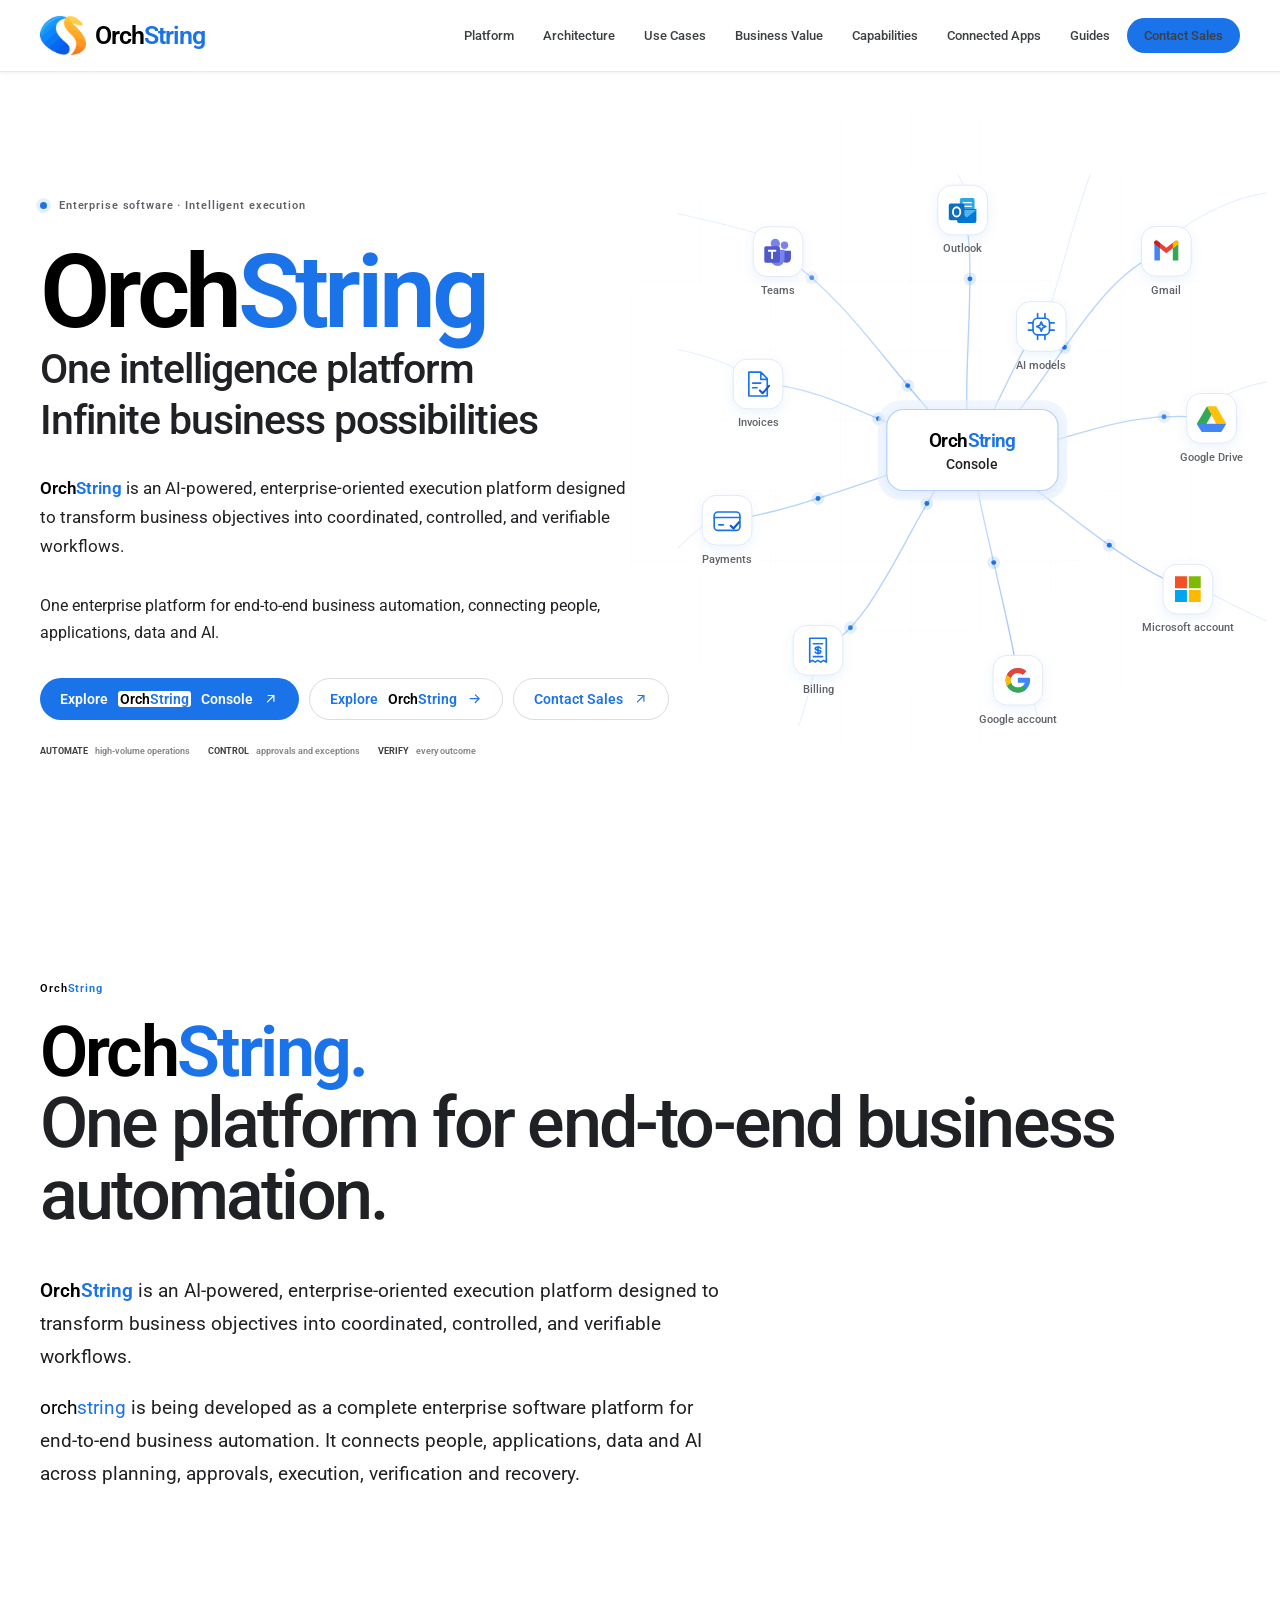
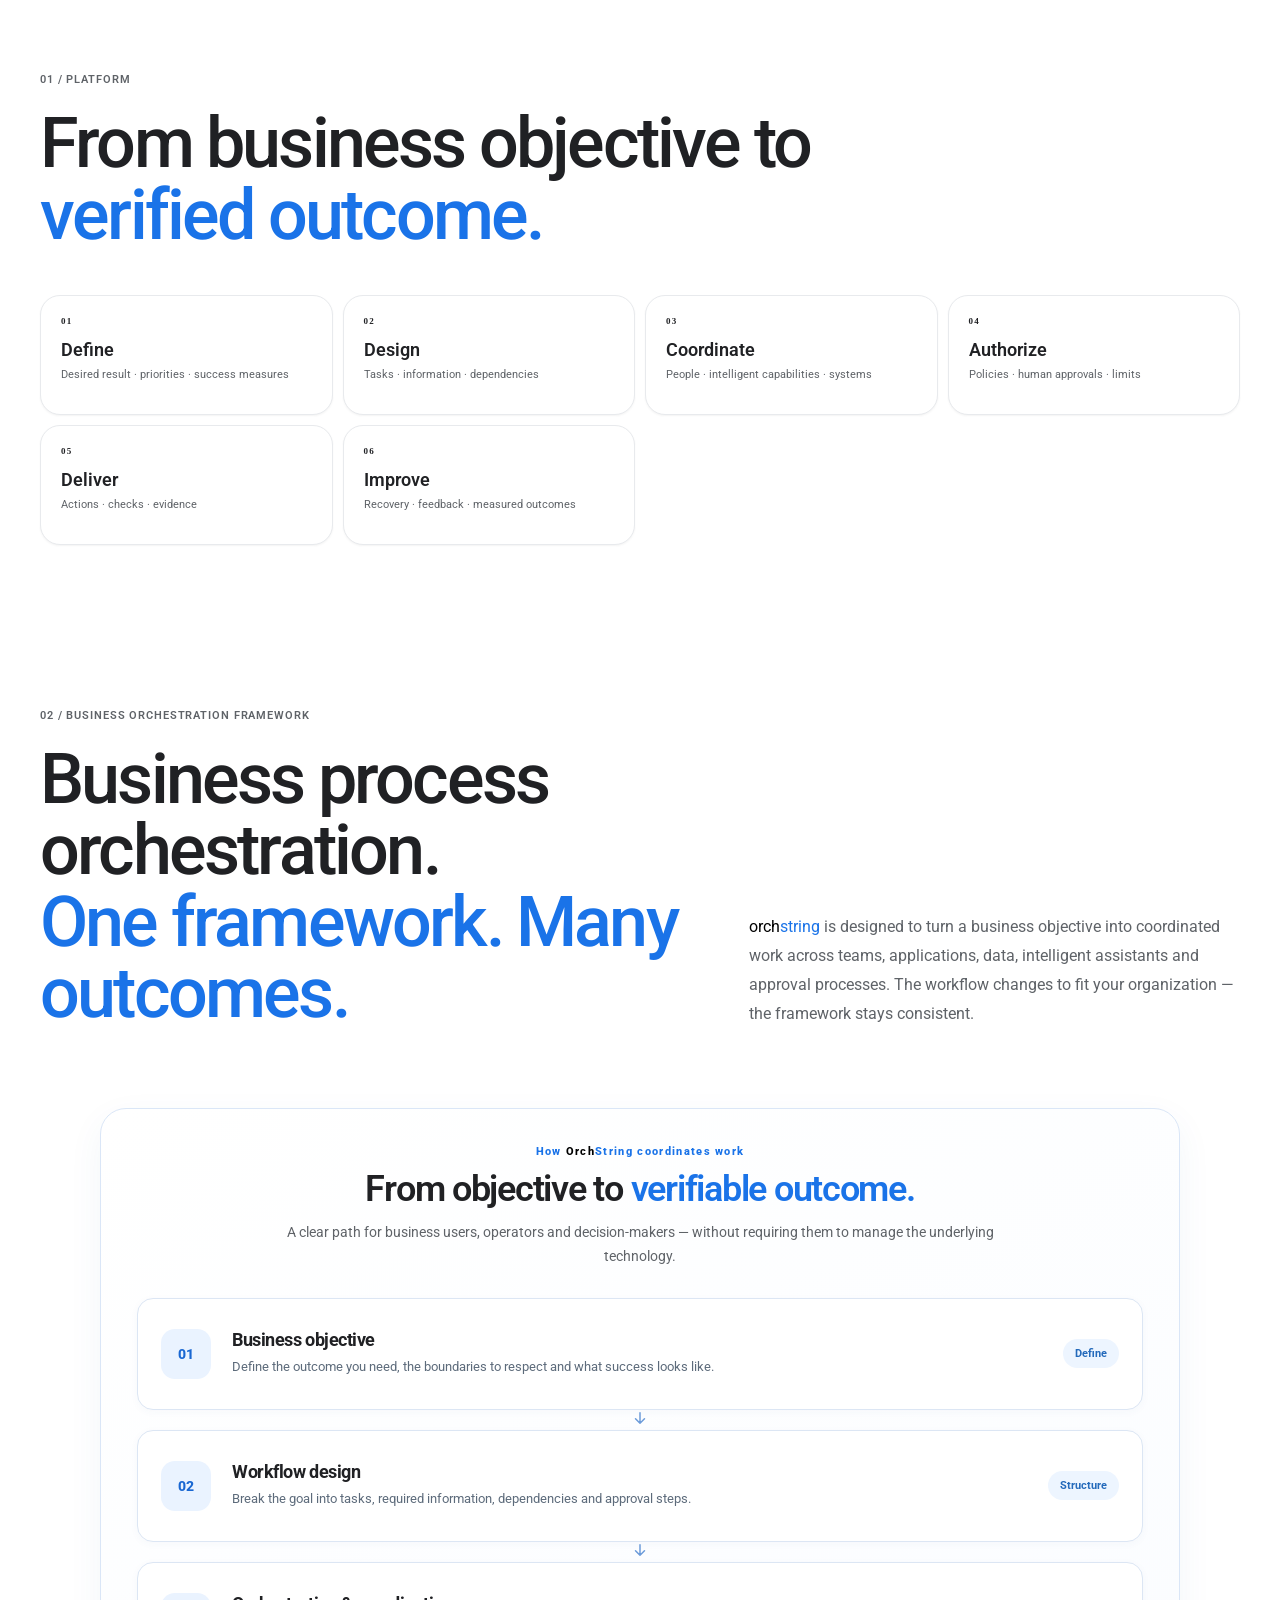
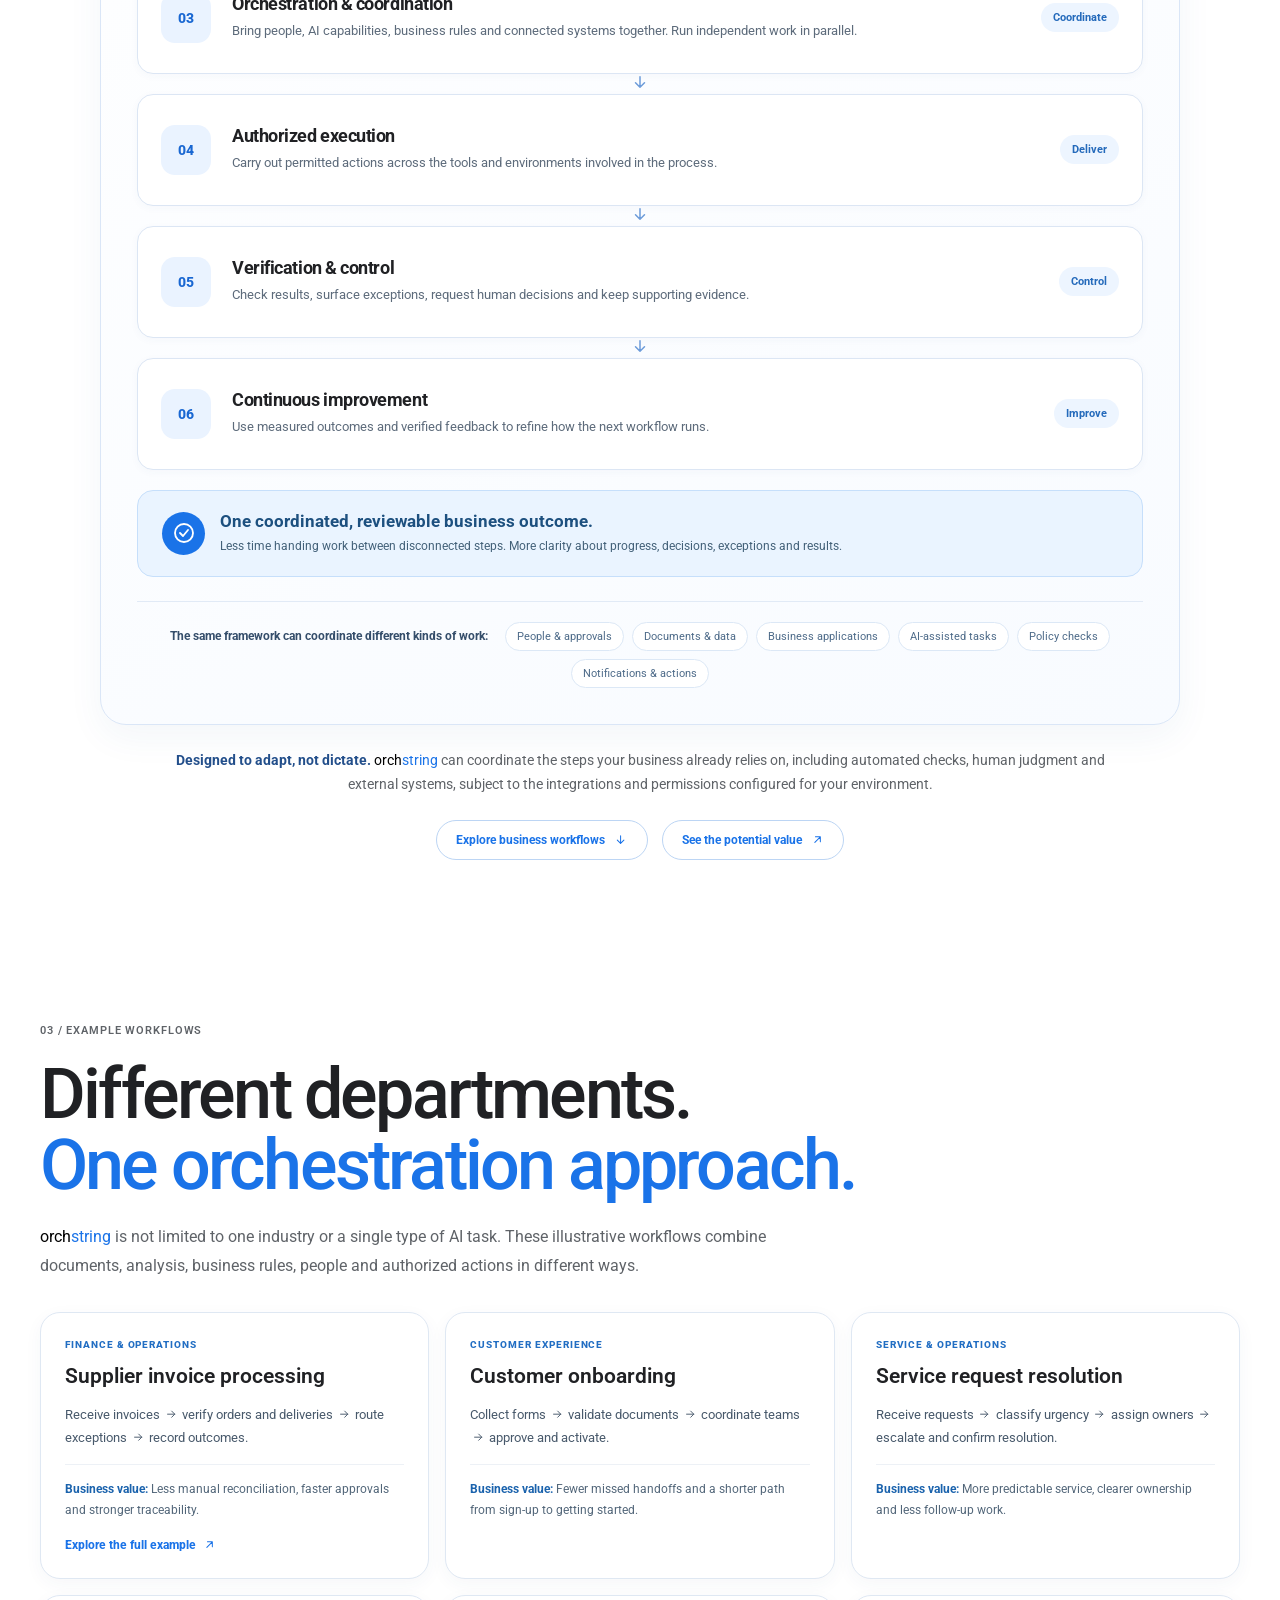
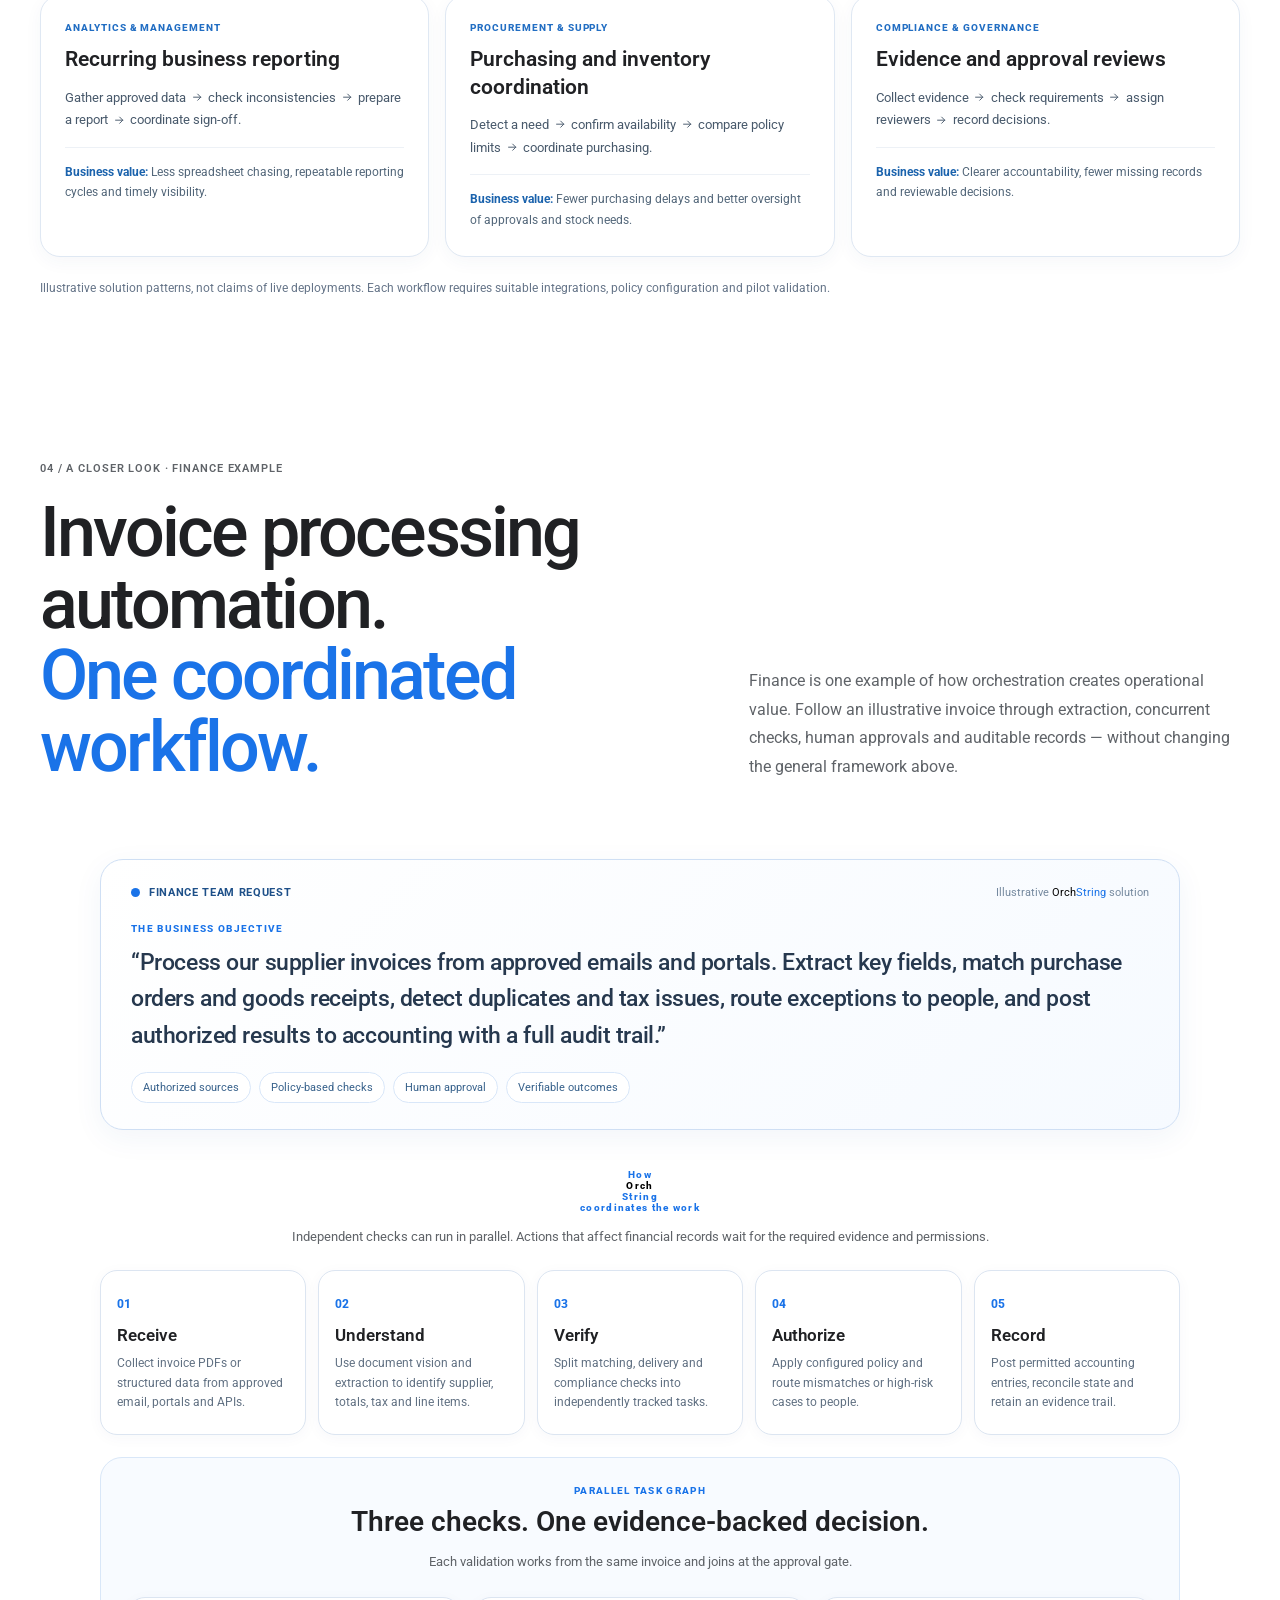
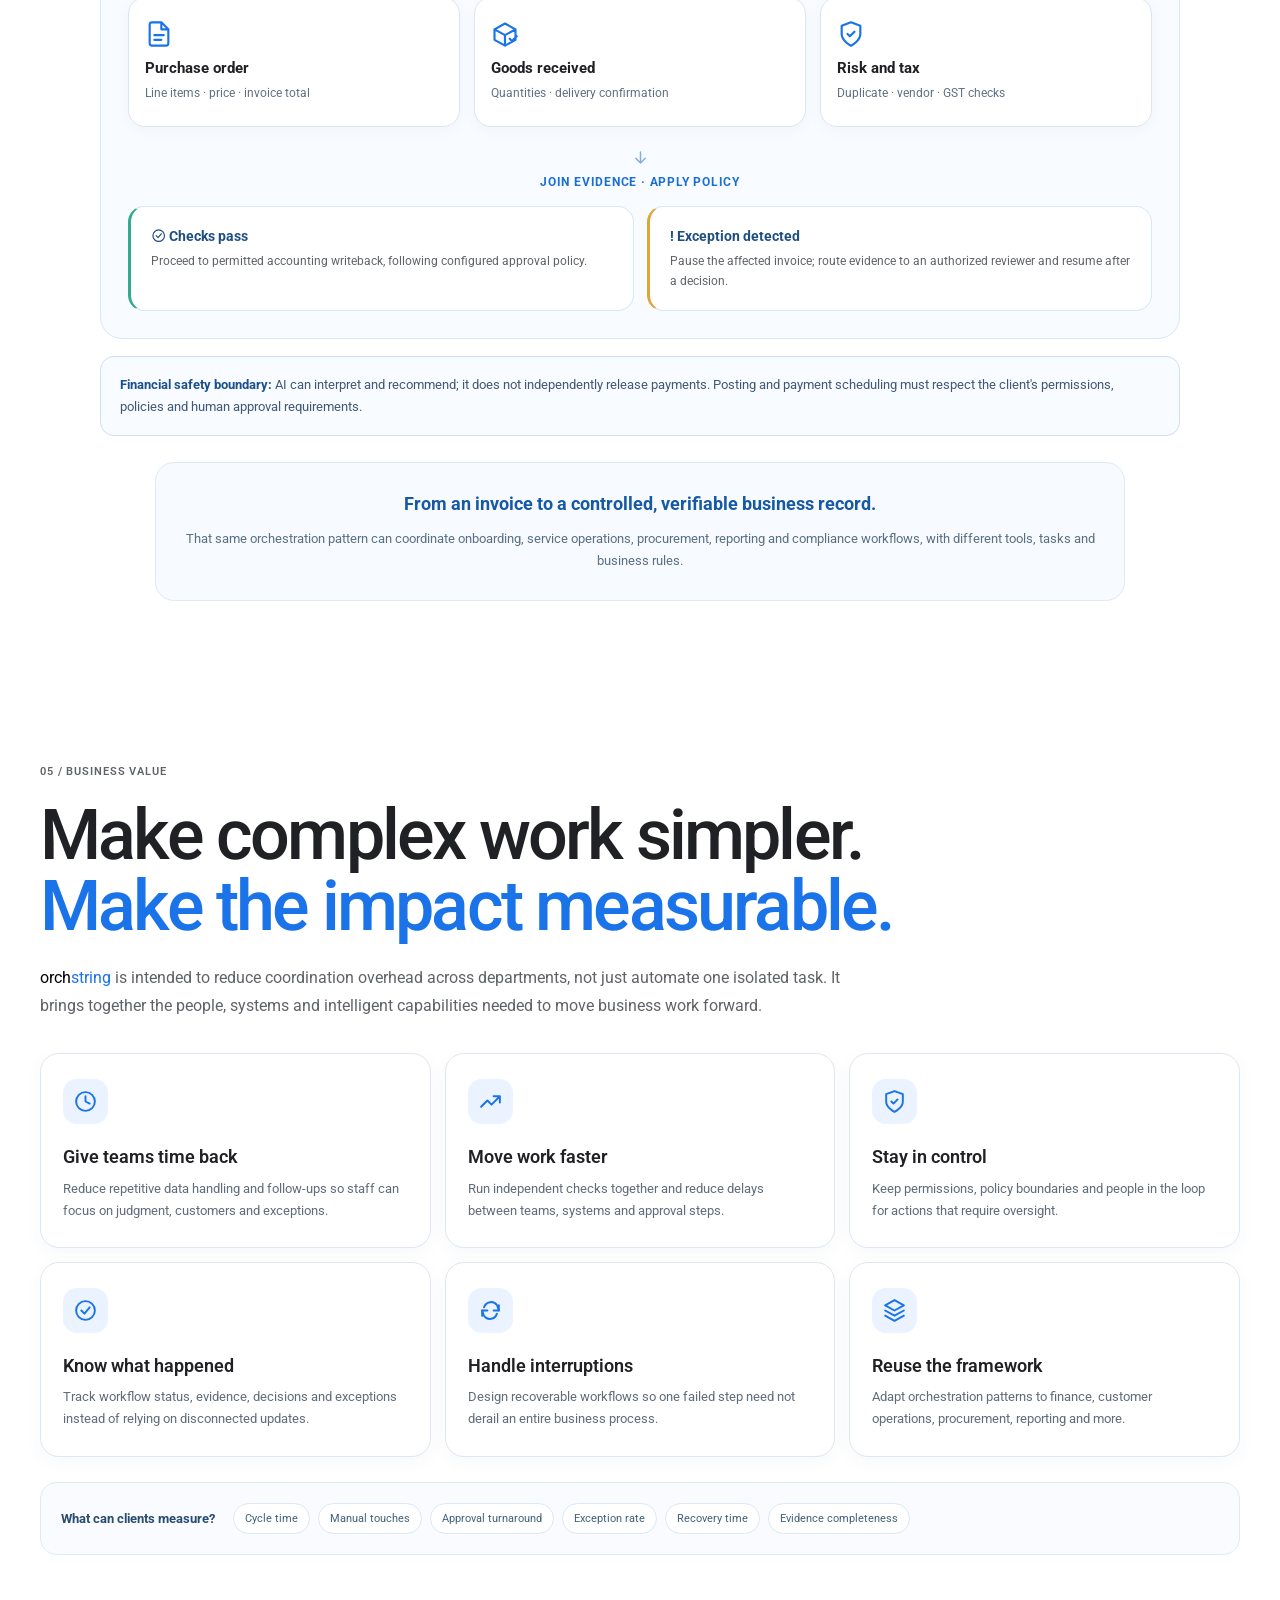
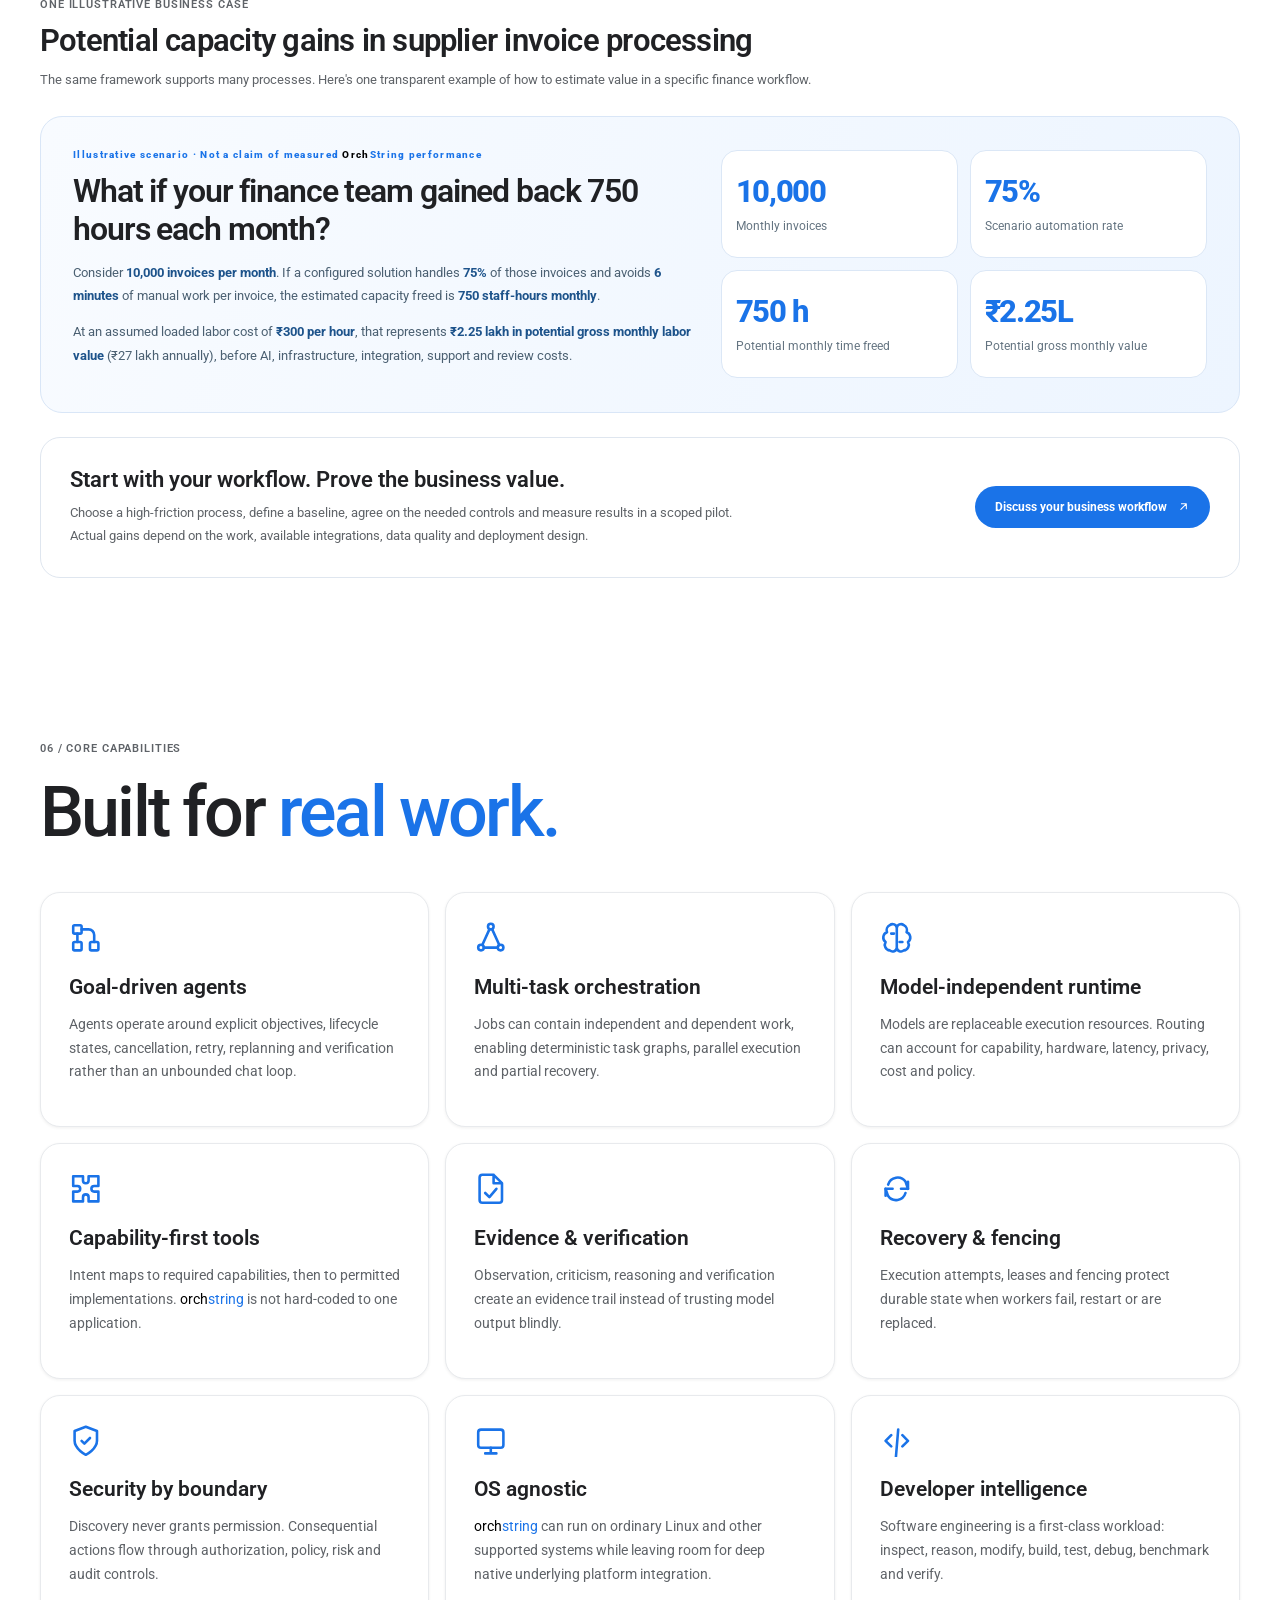
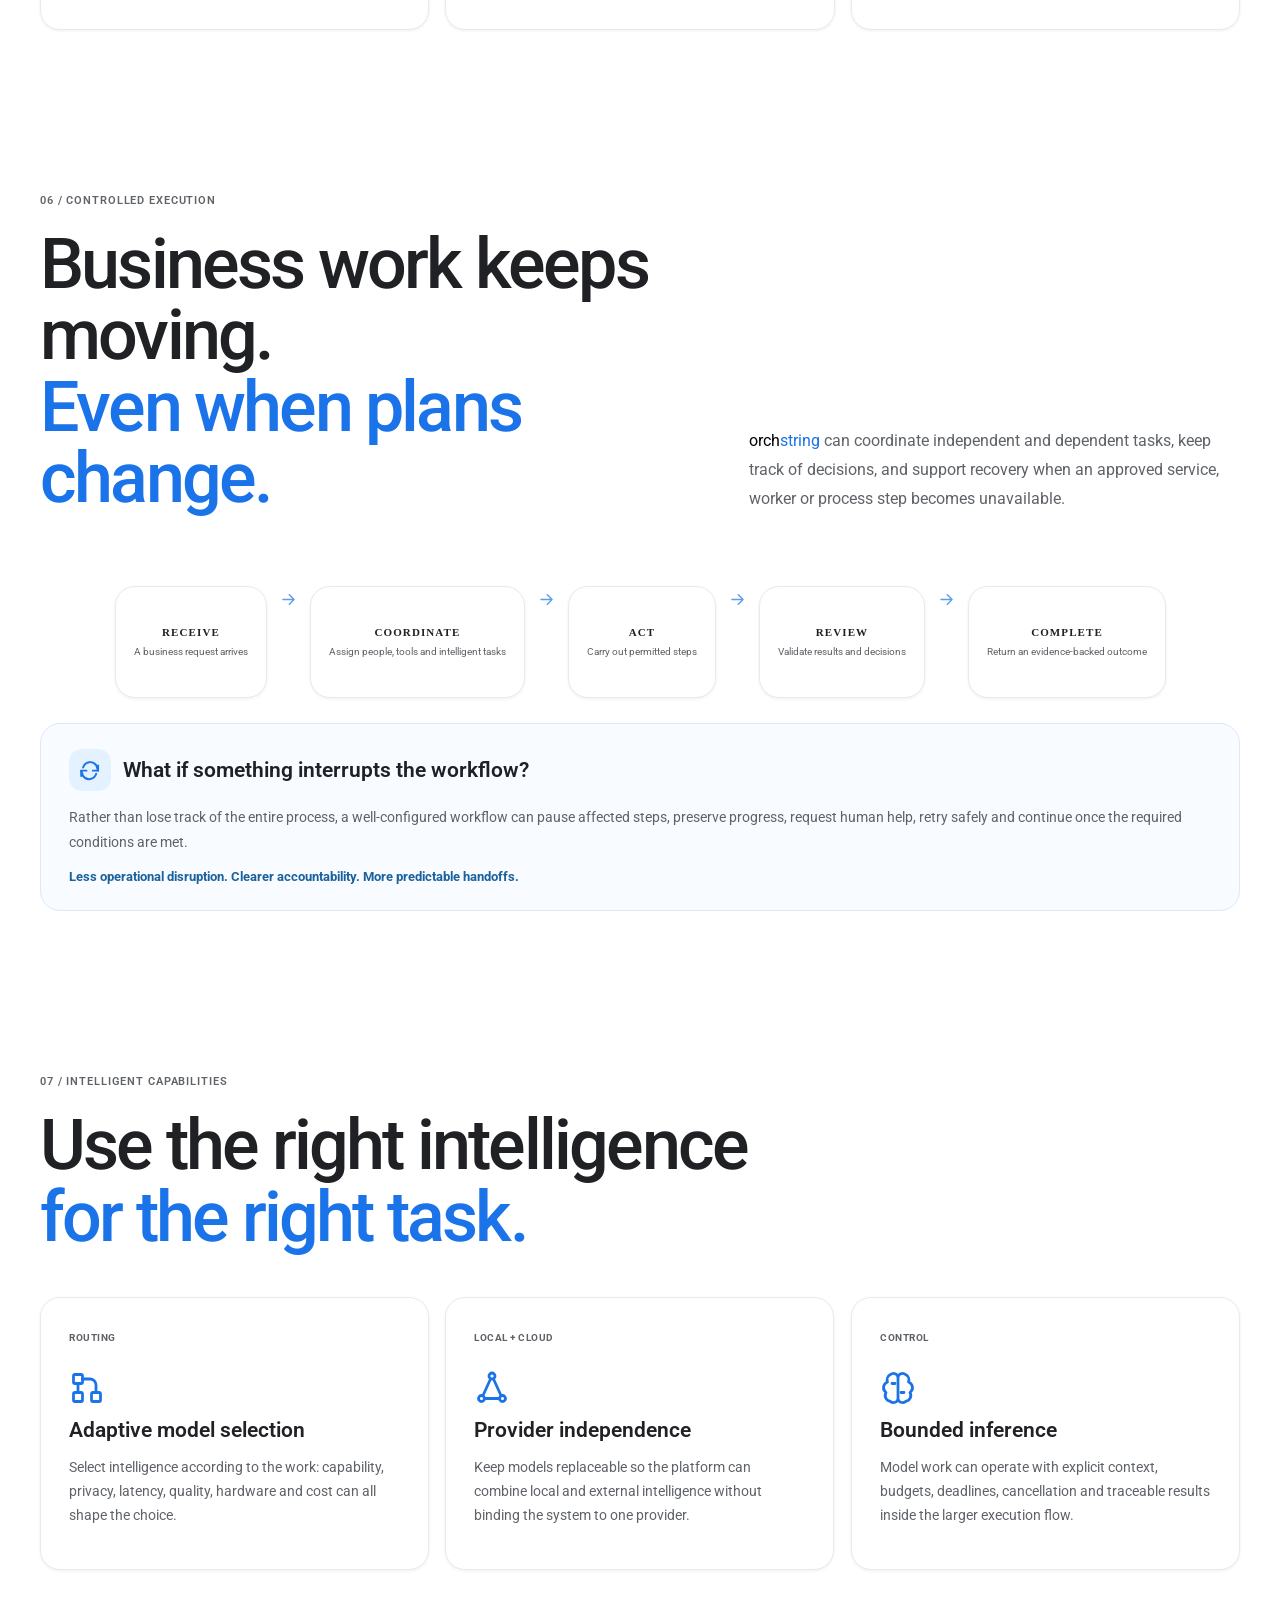
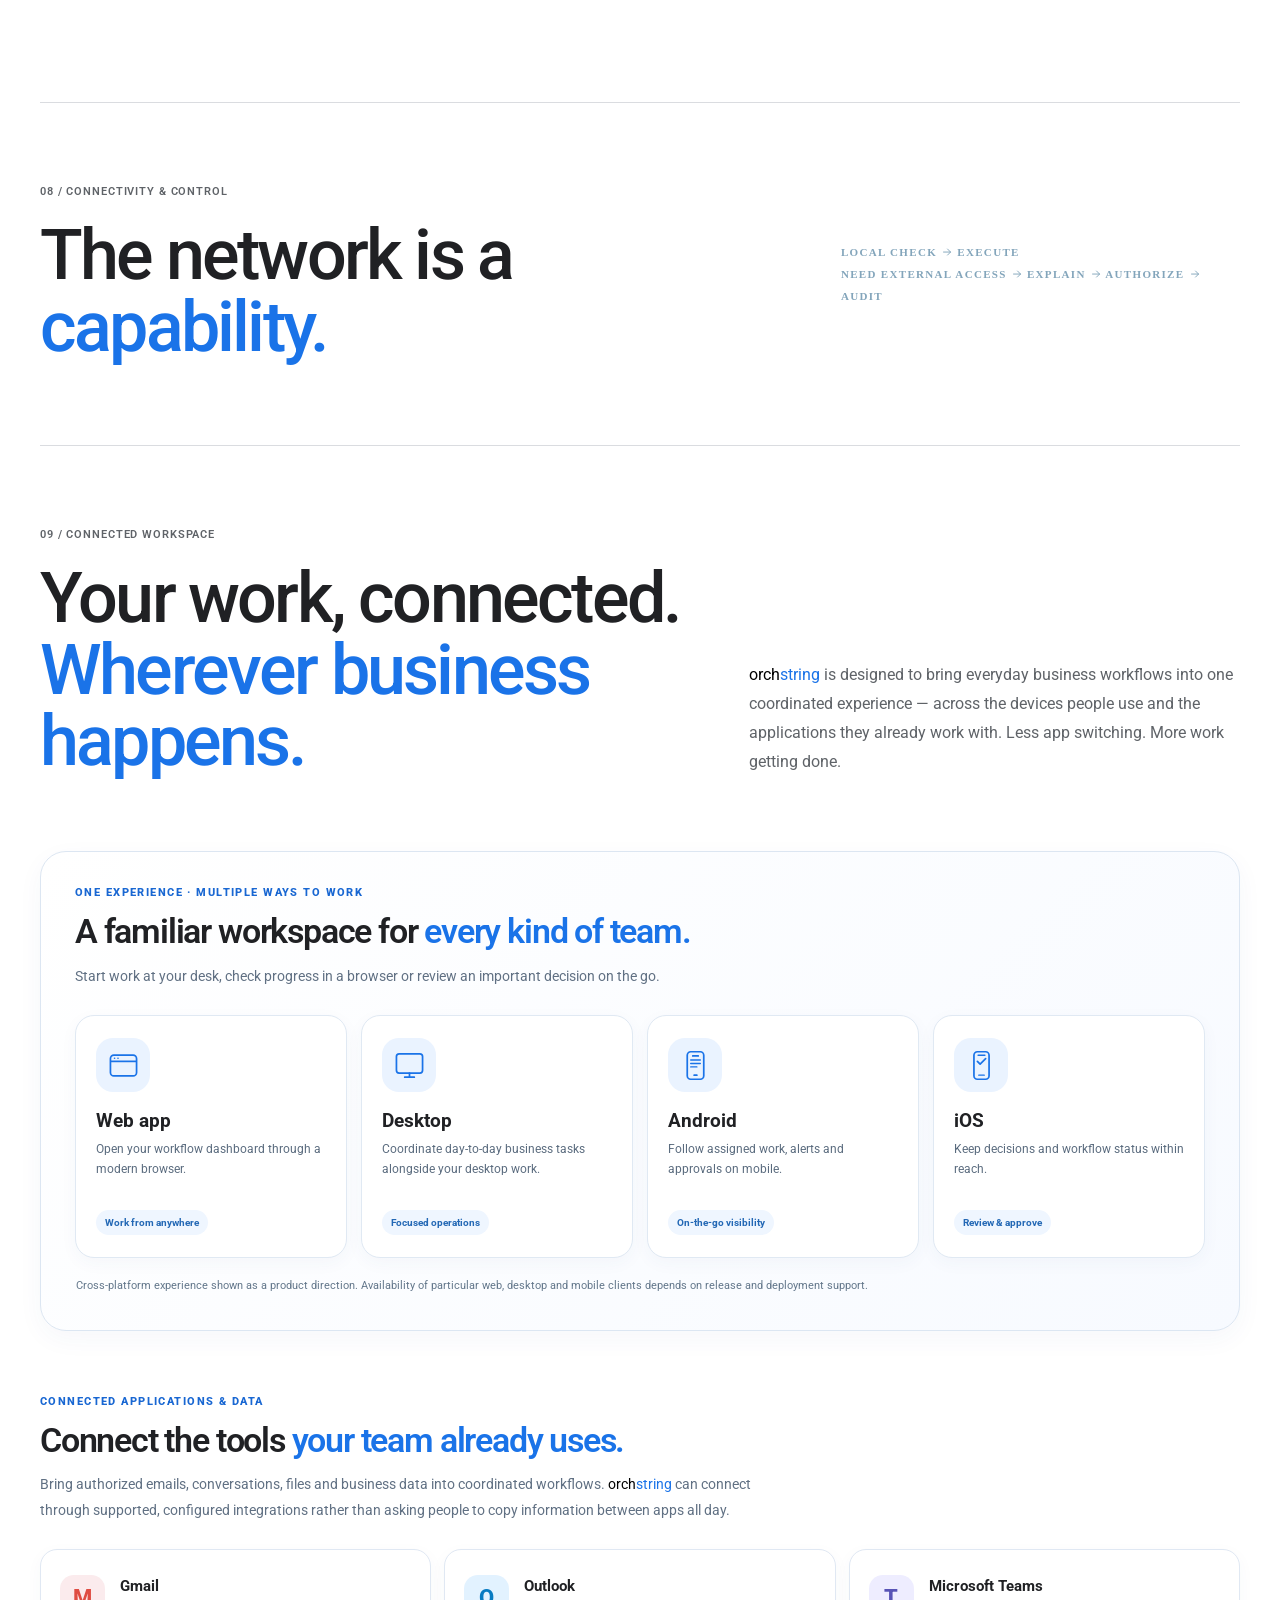
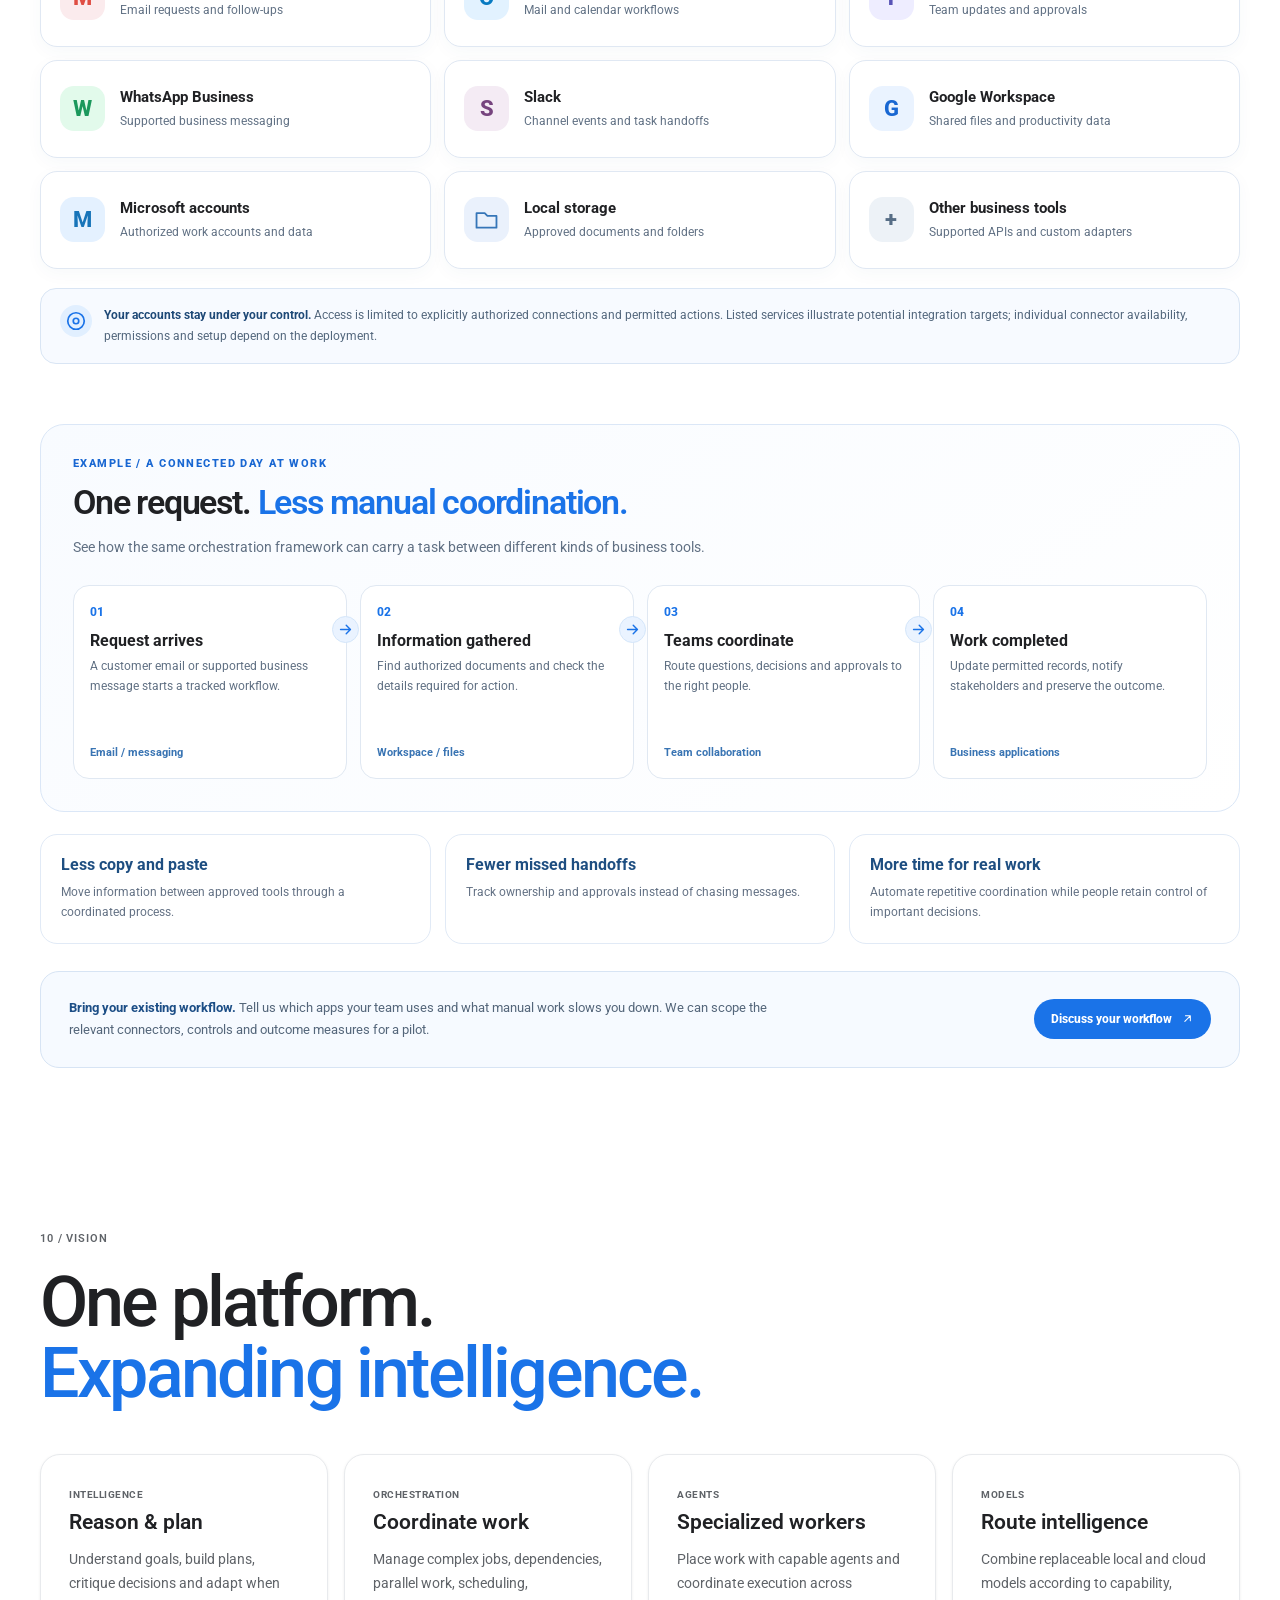
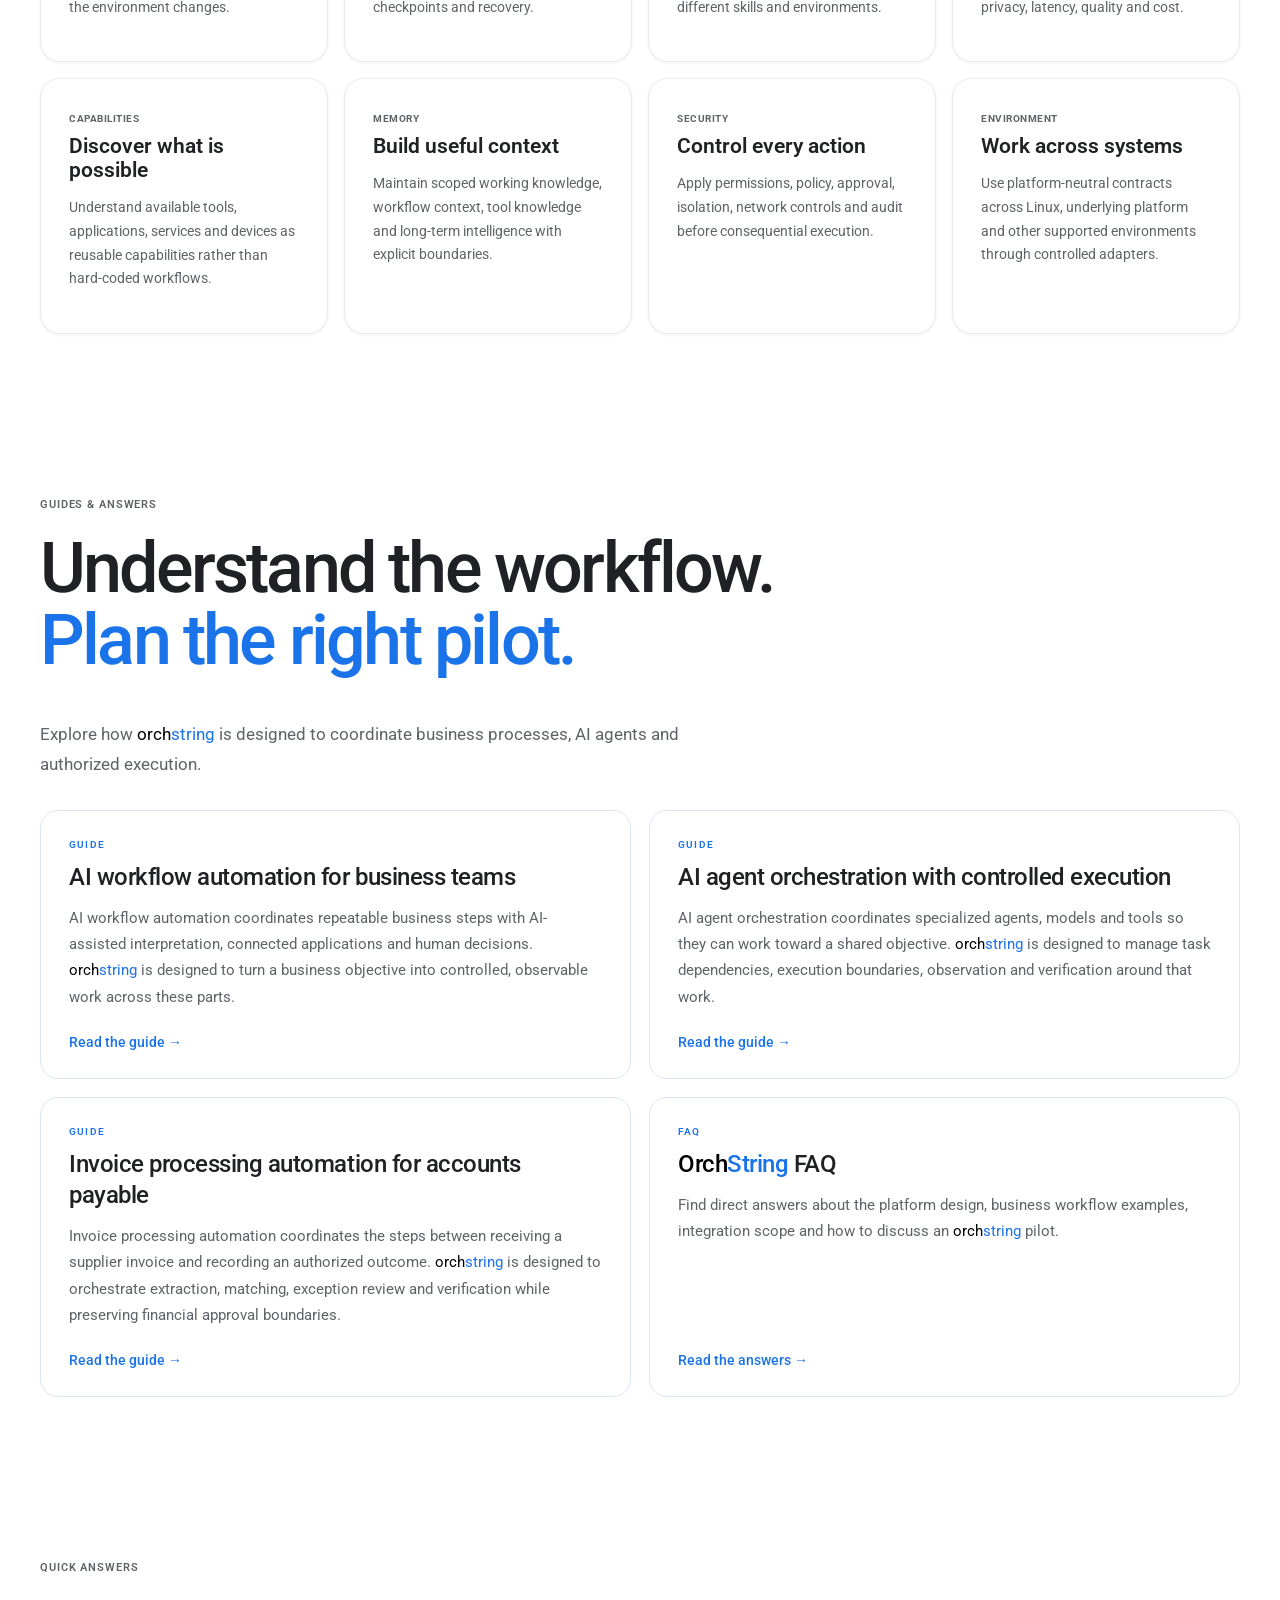
==== commit 7069d6cd: "Set co-founder Rishabh Saluja contact email" ====
--- a/index.html
+++ b/index.html
@@ -768,7 +768,7 @@
       <p>Co-founder helping build <span class="os-brand-name"><span class="os-brand-orch">orch</span><span class="os-brand-string">string</span></span> into a business. Focused on commercial strategy, partnerships and turning <span class="os-brand-name"><span class="os-brand-orch">orch</span><span class="os-brand-string">string</span></span>'s capabilities into practical solutions for organizations.</p>
       <div class="person-links">
         <a class="primary" href="https://www.linkedin.com/in/rishabh-saluja-4000641b7/" target="_blank" rel="noopener noreferrer">Connect on LinkedIn <svg class="orchstring-icon" viewBox="0 0 24 24" aria-hidden="true" focusable="false"><use href="#orchstring-icon-arrow-up-right"></use></svg></a>
-        <a class="secondary" href="mailto:yogesh.pandey@orchstring.com">Email OrchString <svg class="orchstring-icon" viewBox="0 0 24 24" aria-hidden="true" focusable="false"><use href="#orchstring-icon-arrow-up-right"></use></svg></a>
+        <a class="secondary" href="mailto:rishabh.saluja@orchstring.com">Email Rishabh <svg class="orchstring-icon" viewBox="0 0 24 24" aria-hidden="true" focusable="false"><use href="#orchstring-icon-arrow-up-right"></use></svg></a>
       </div>
     </article>
     <article class="person-card operations-profile">
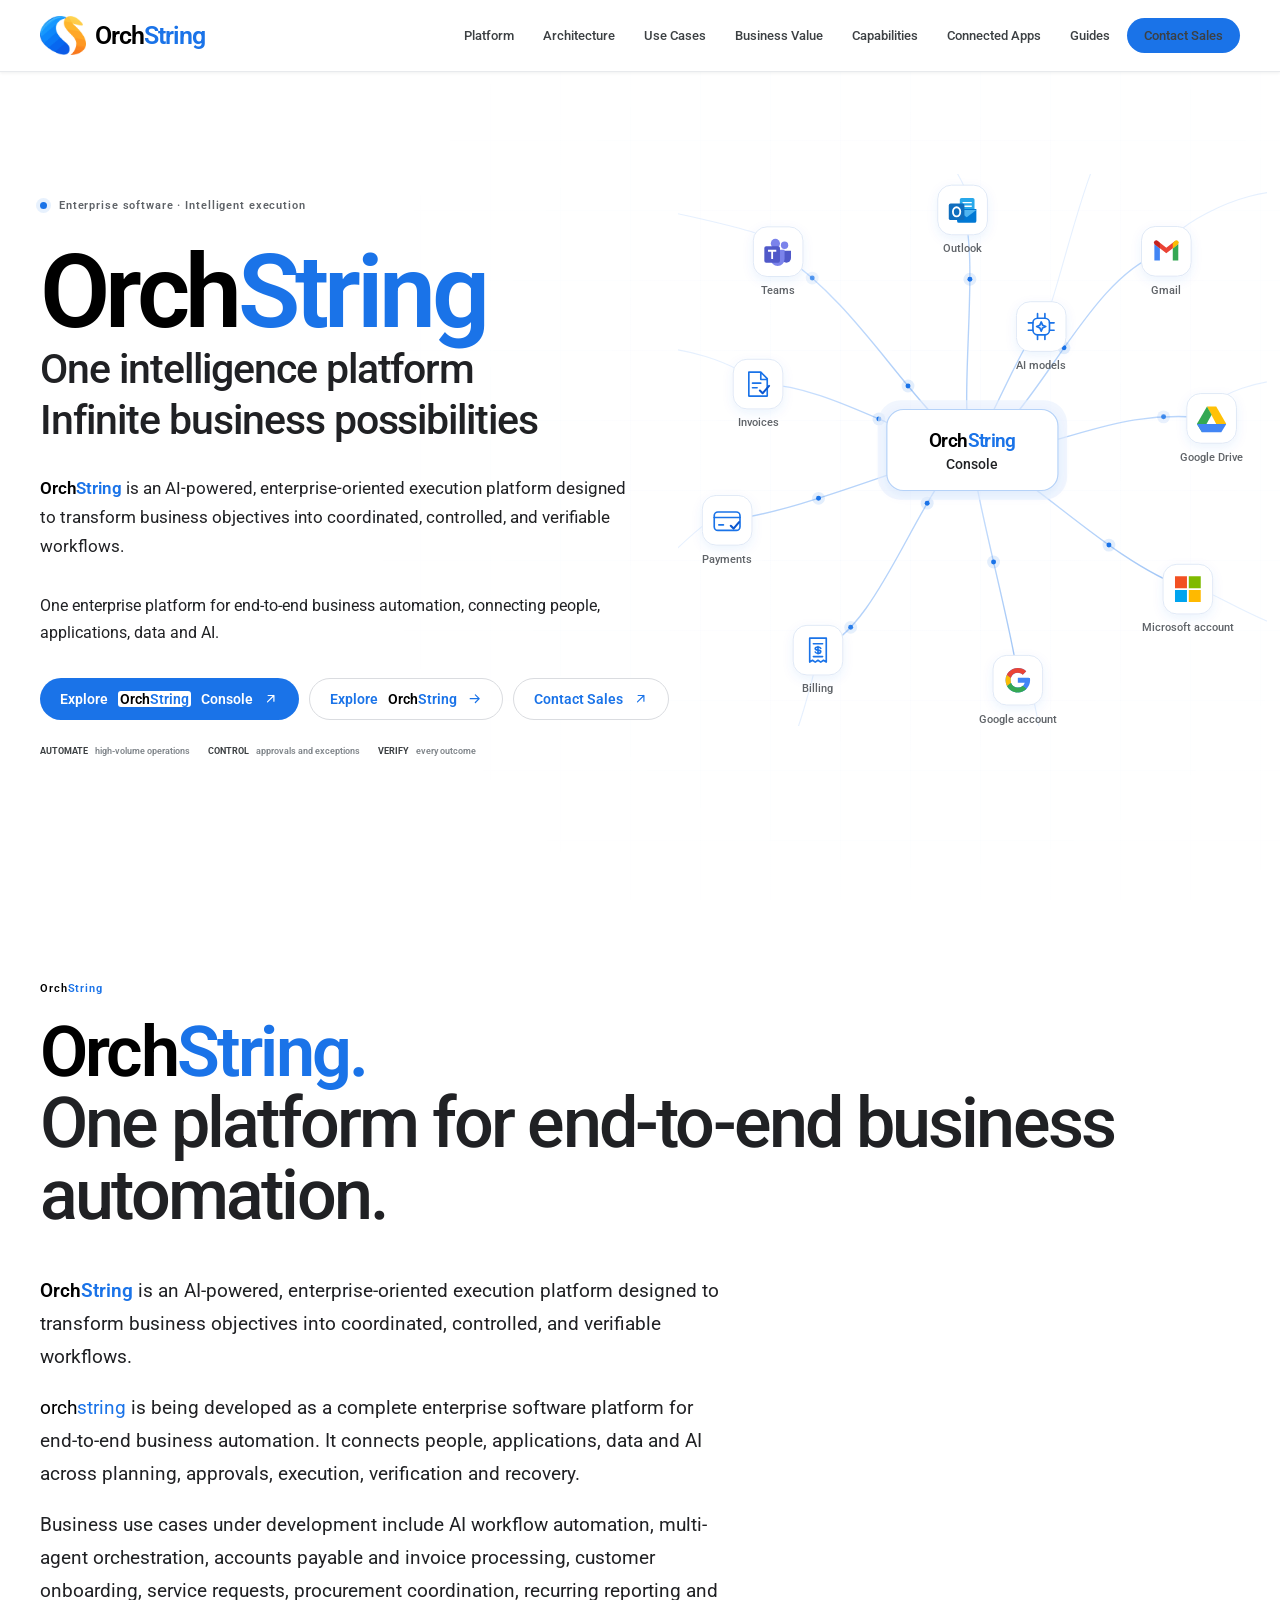
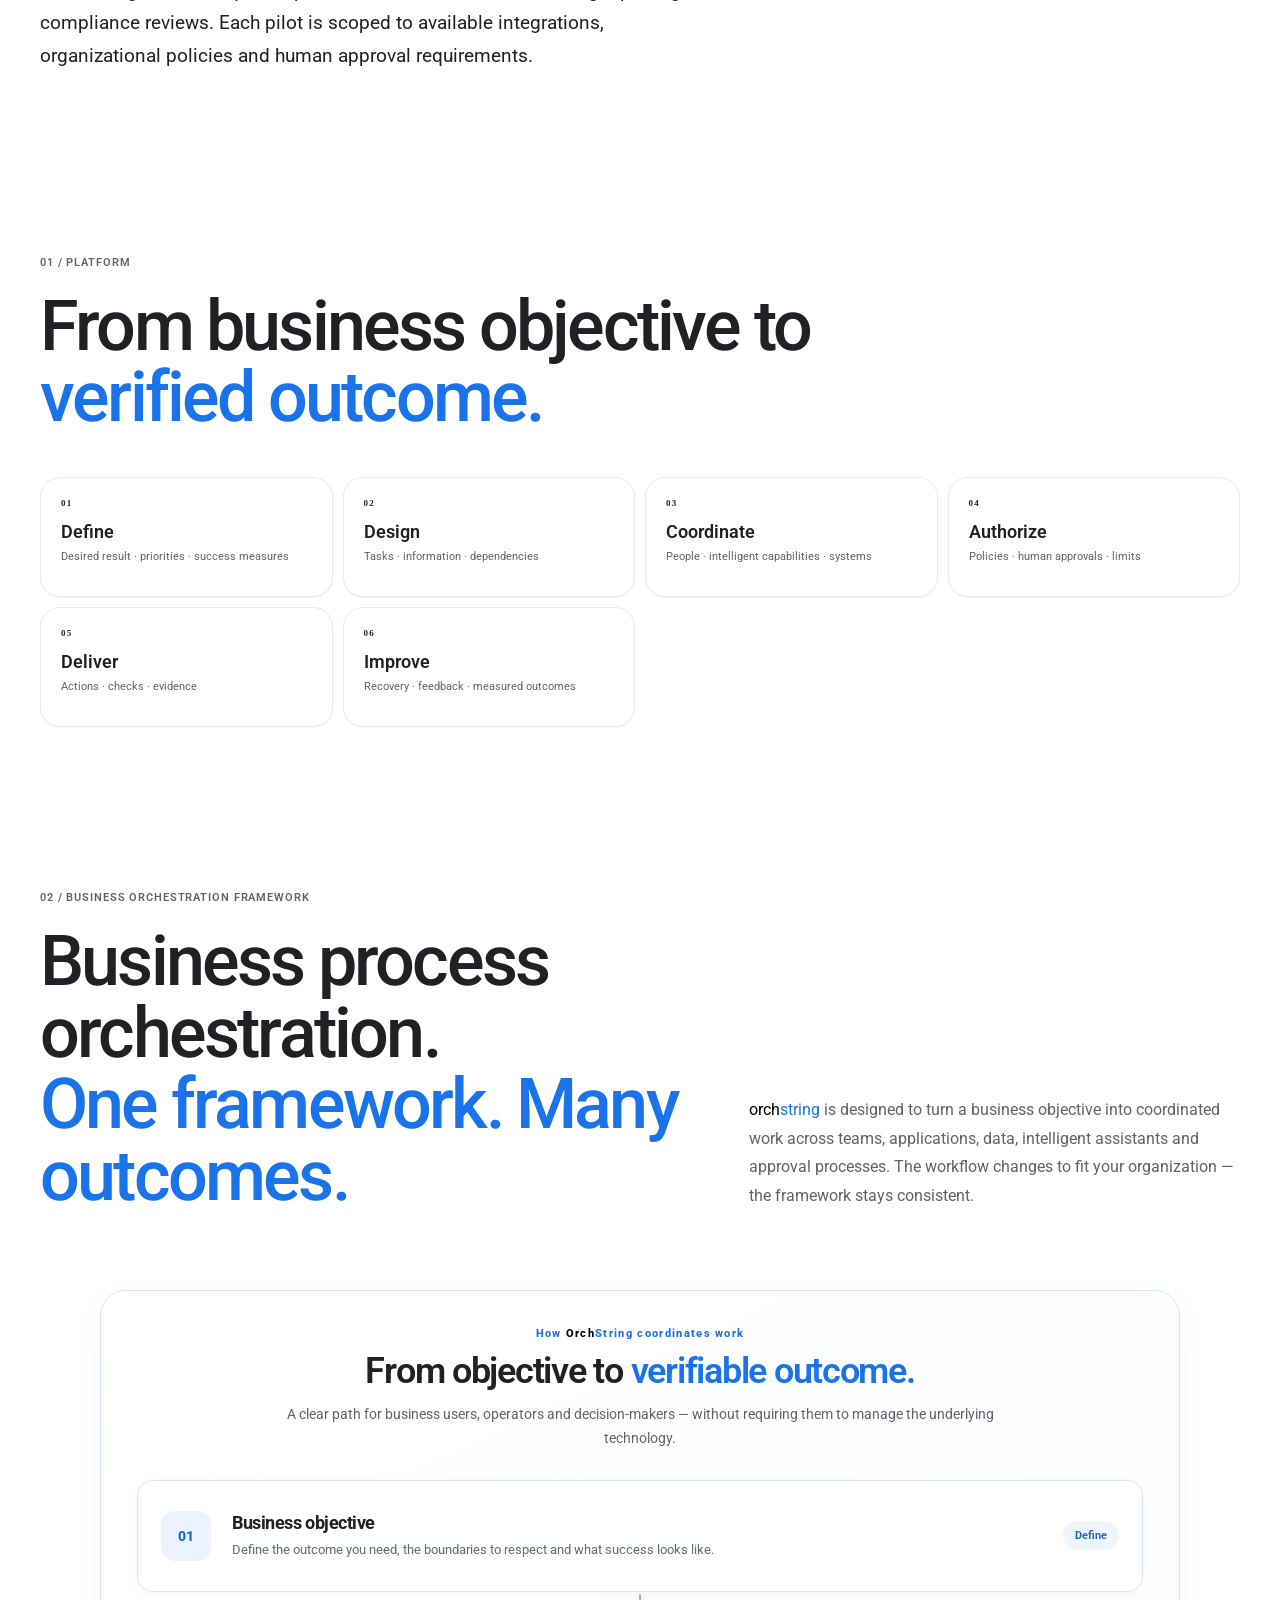
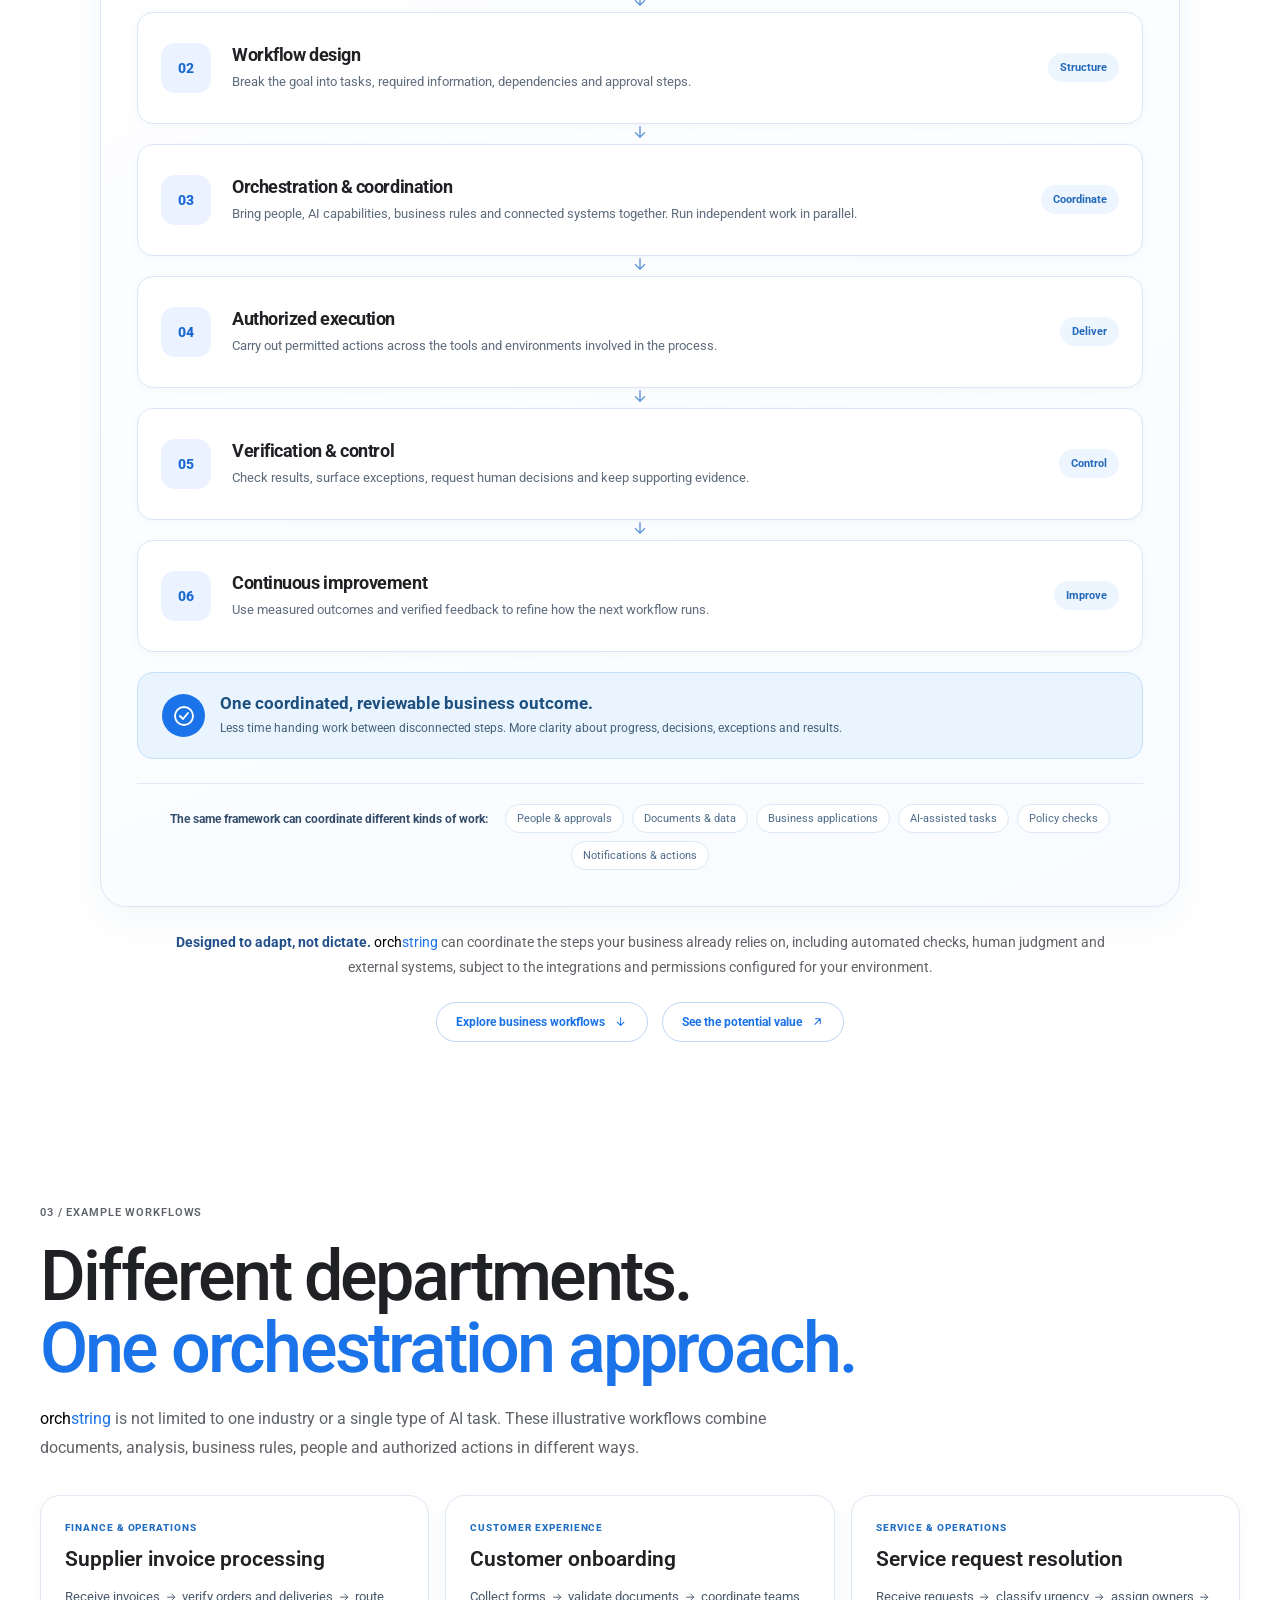
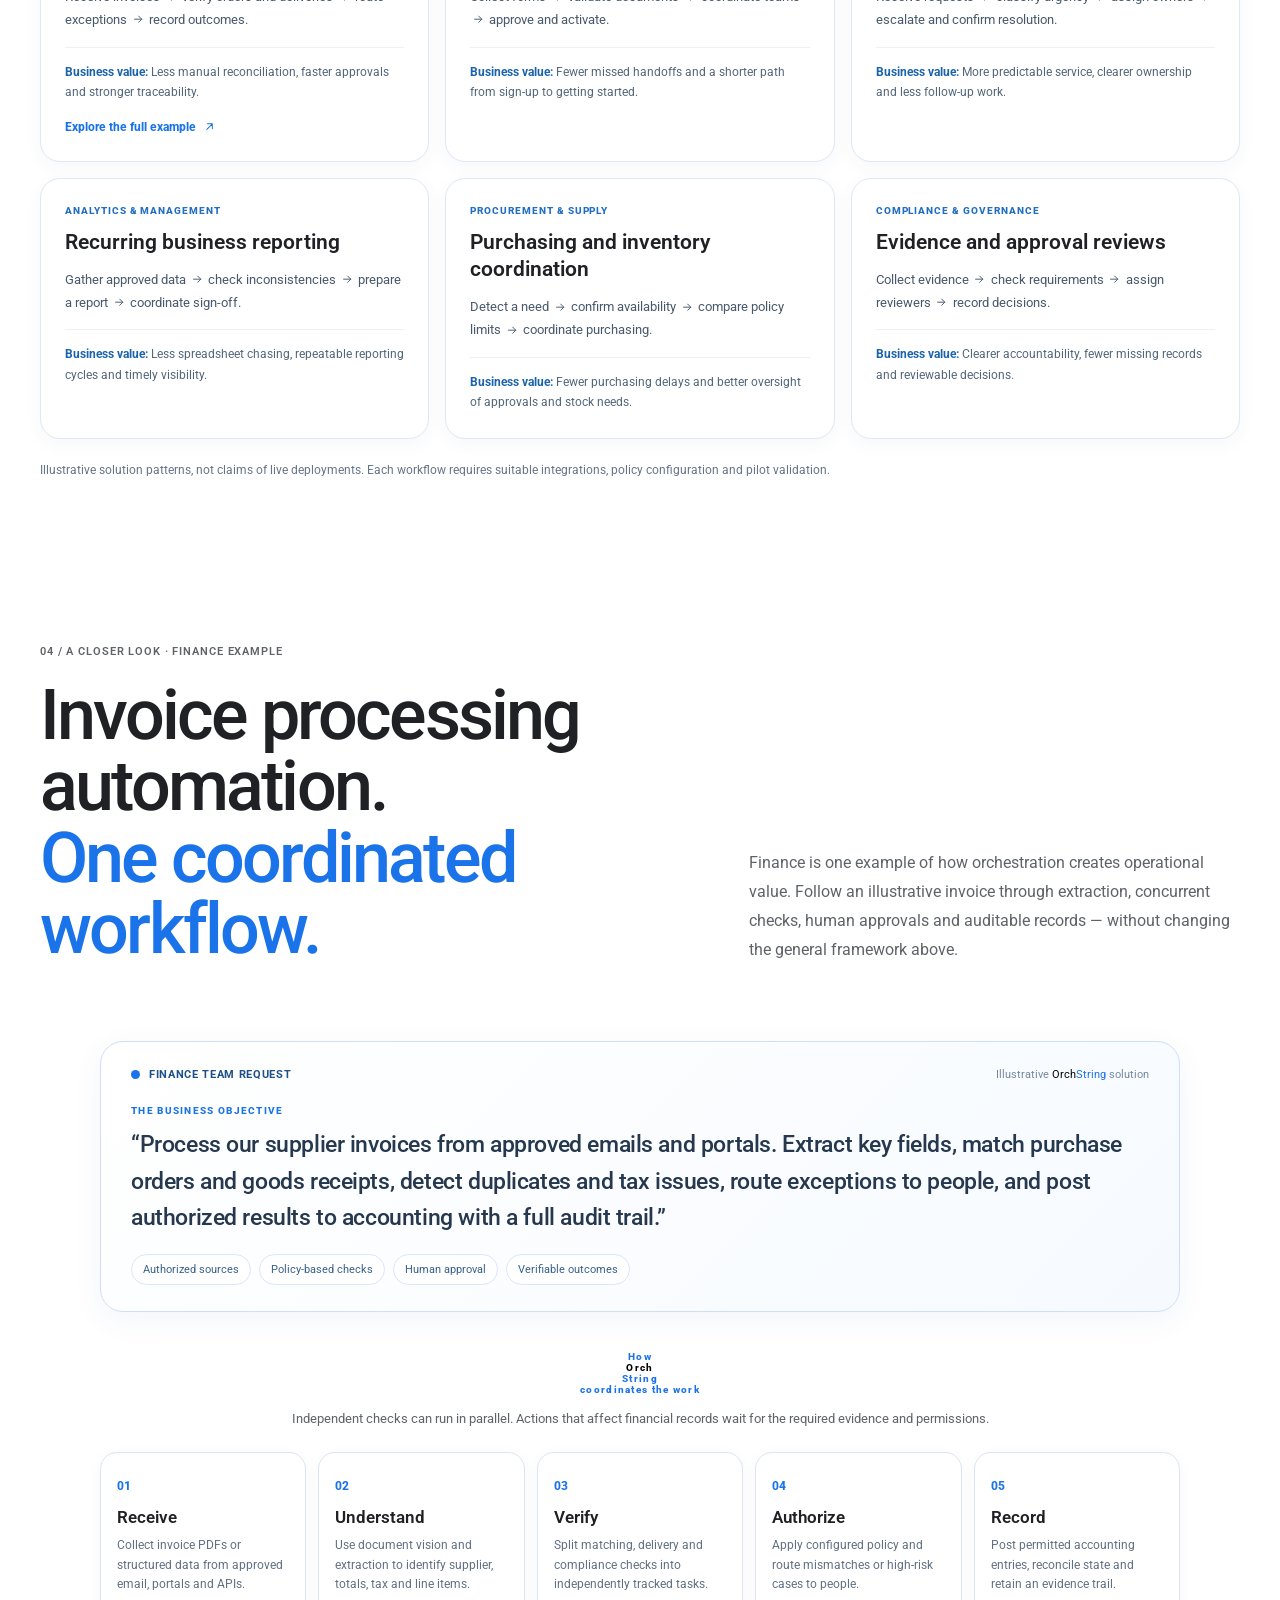
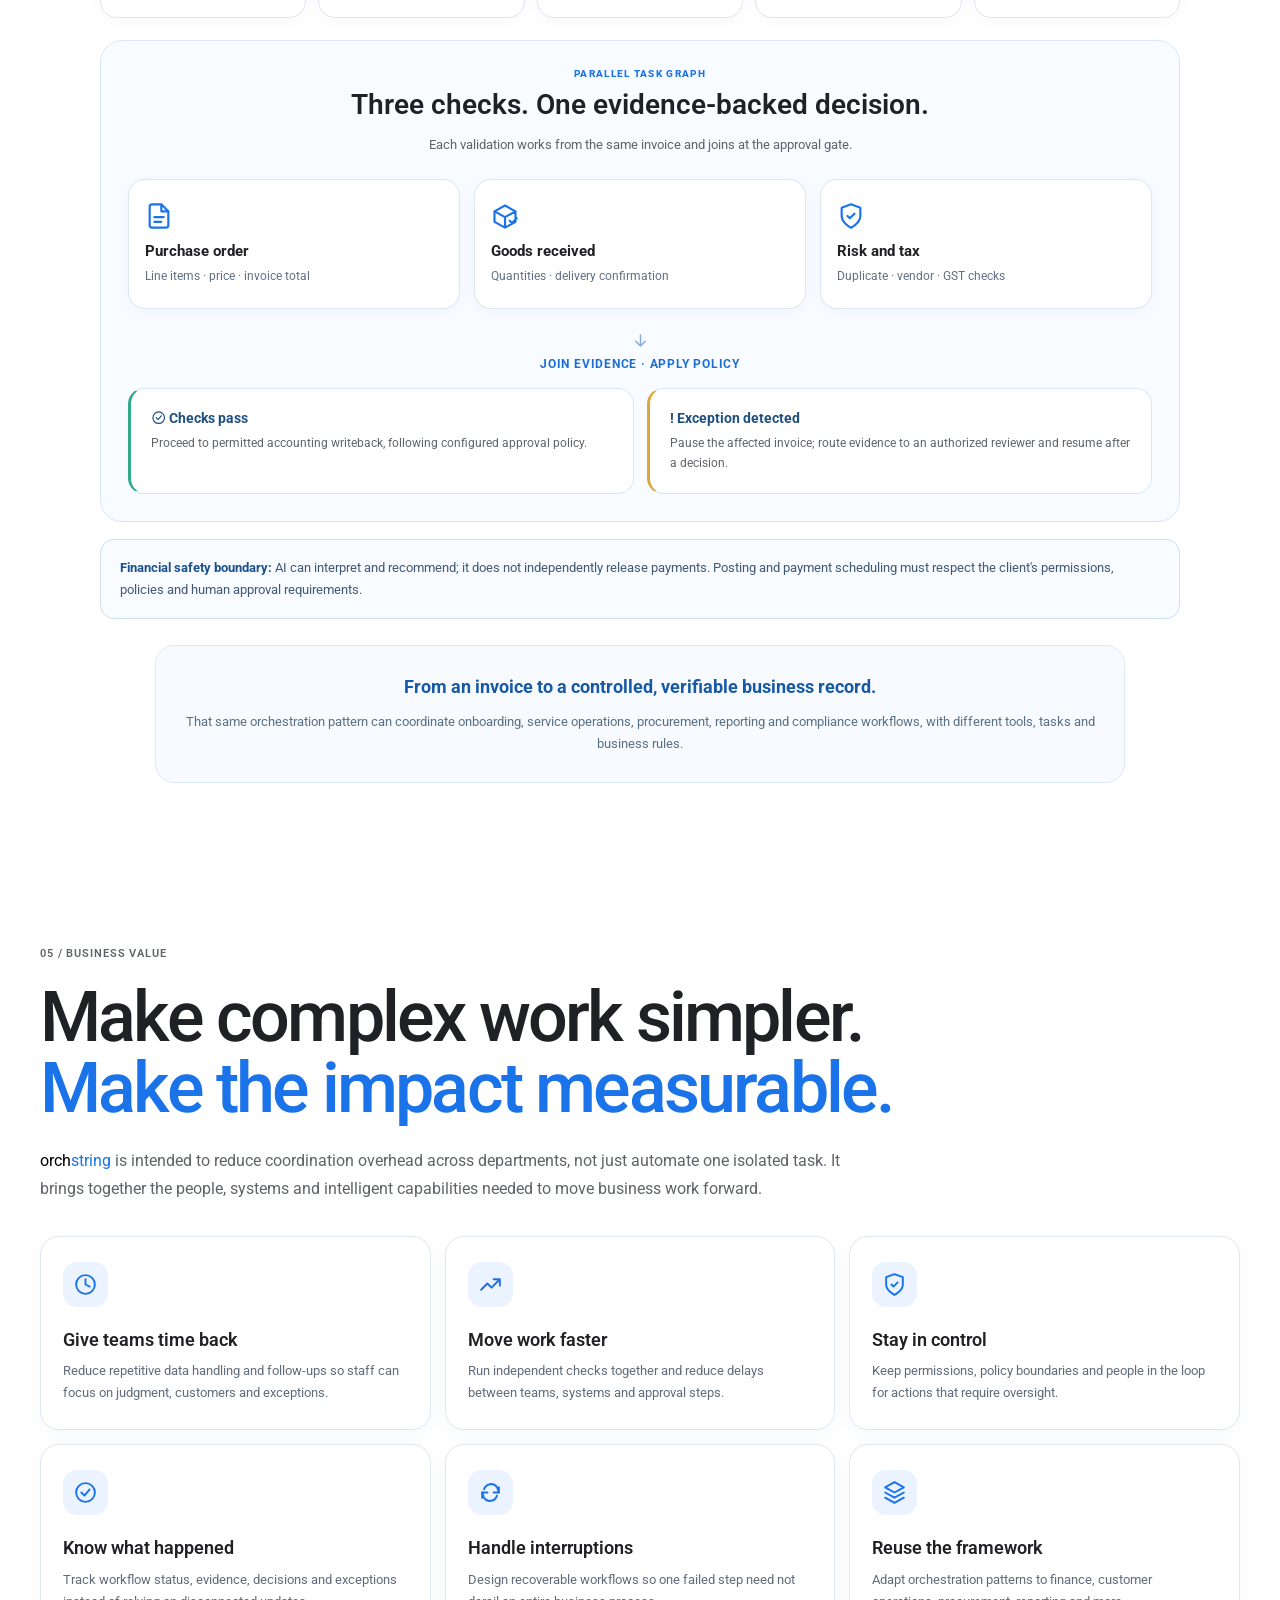
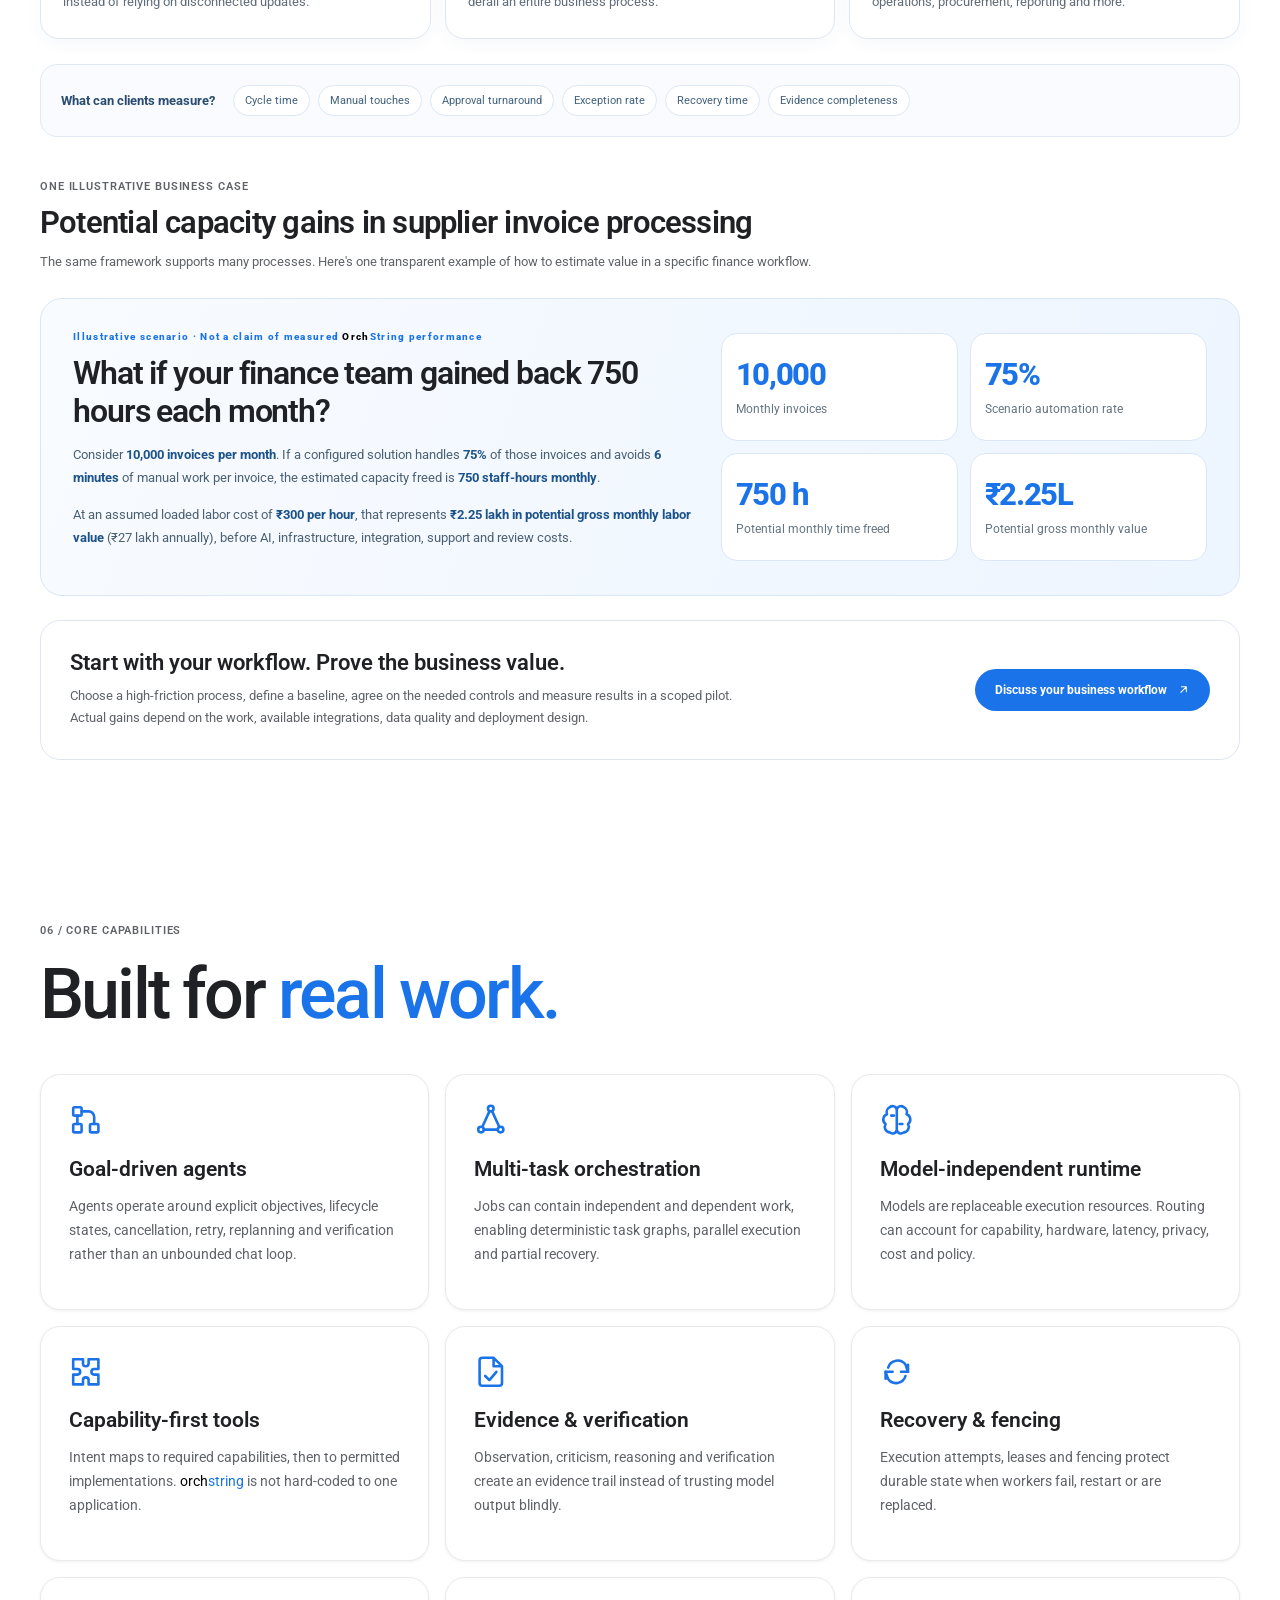
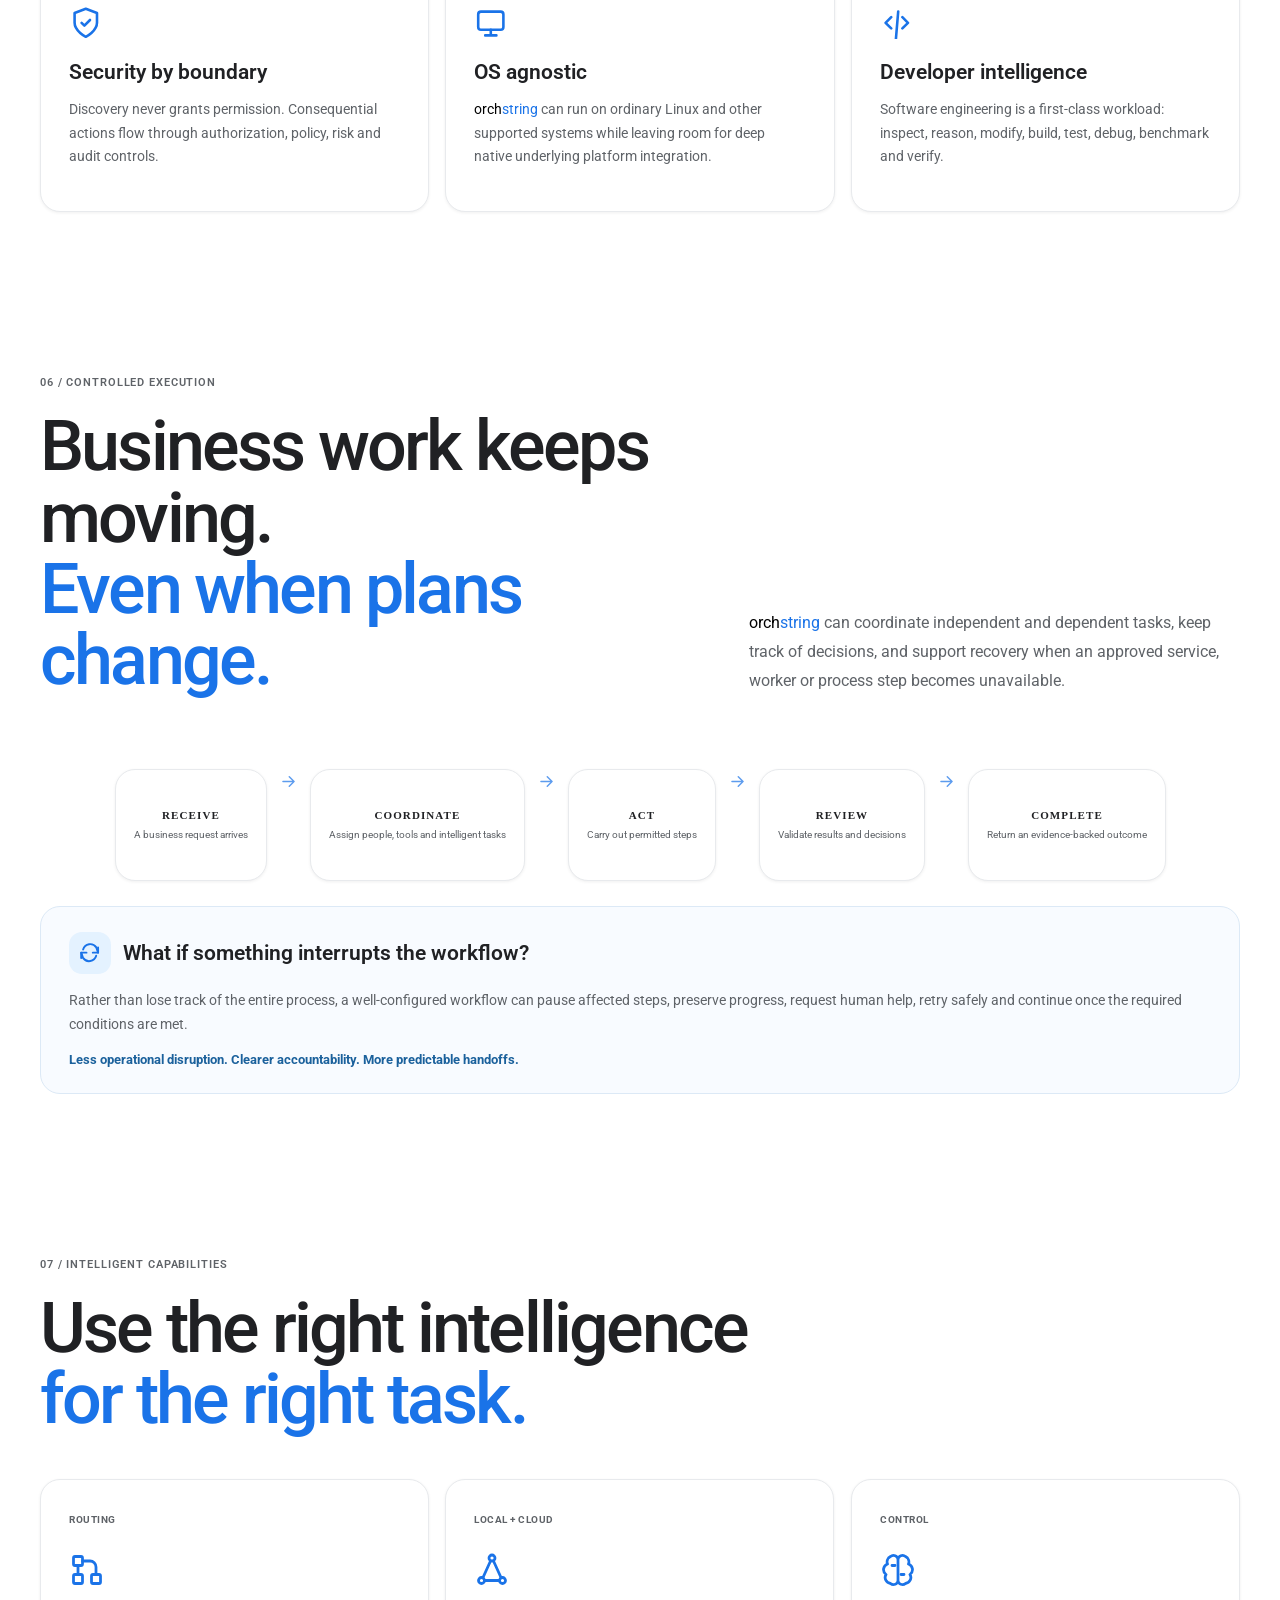
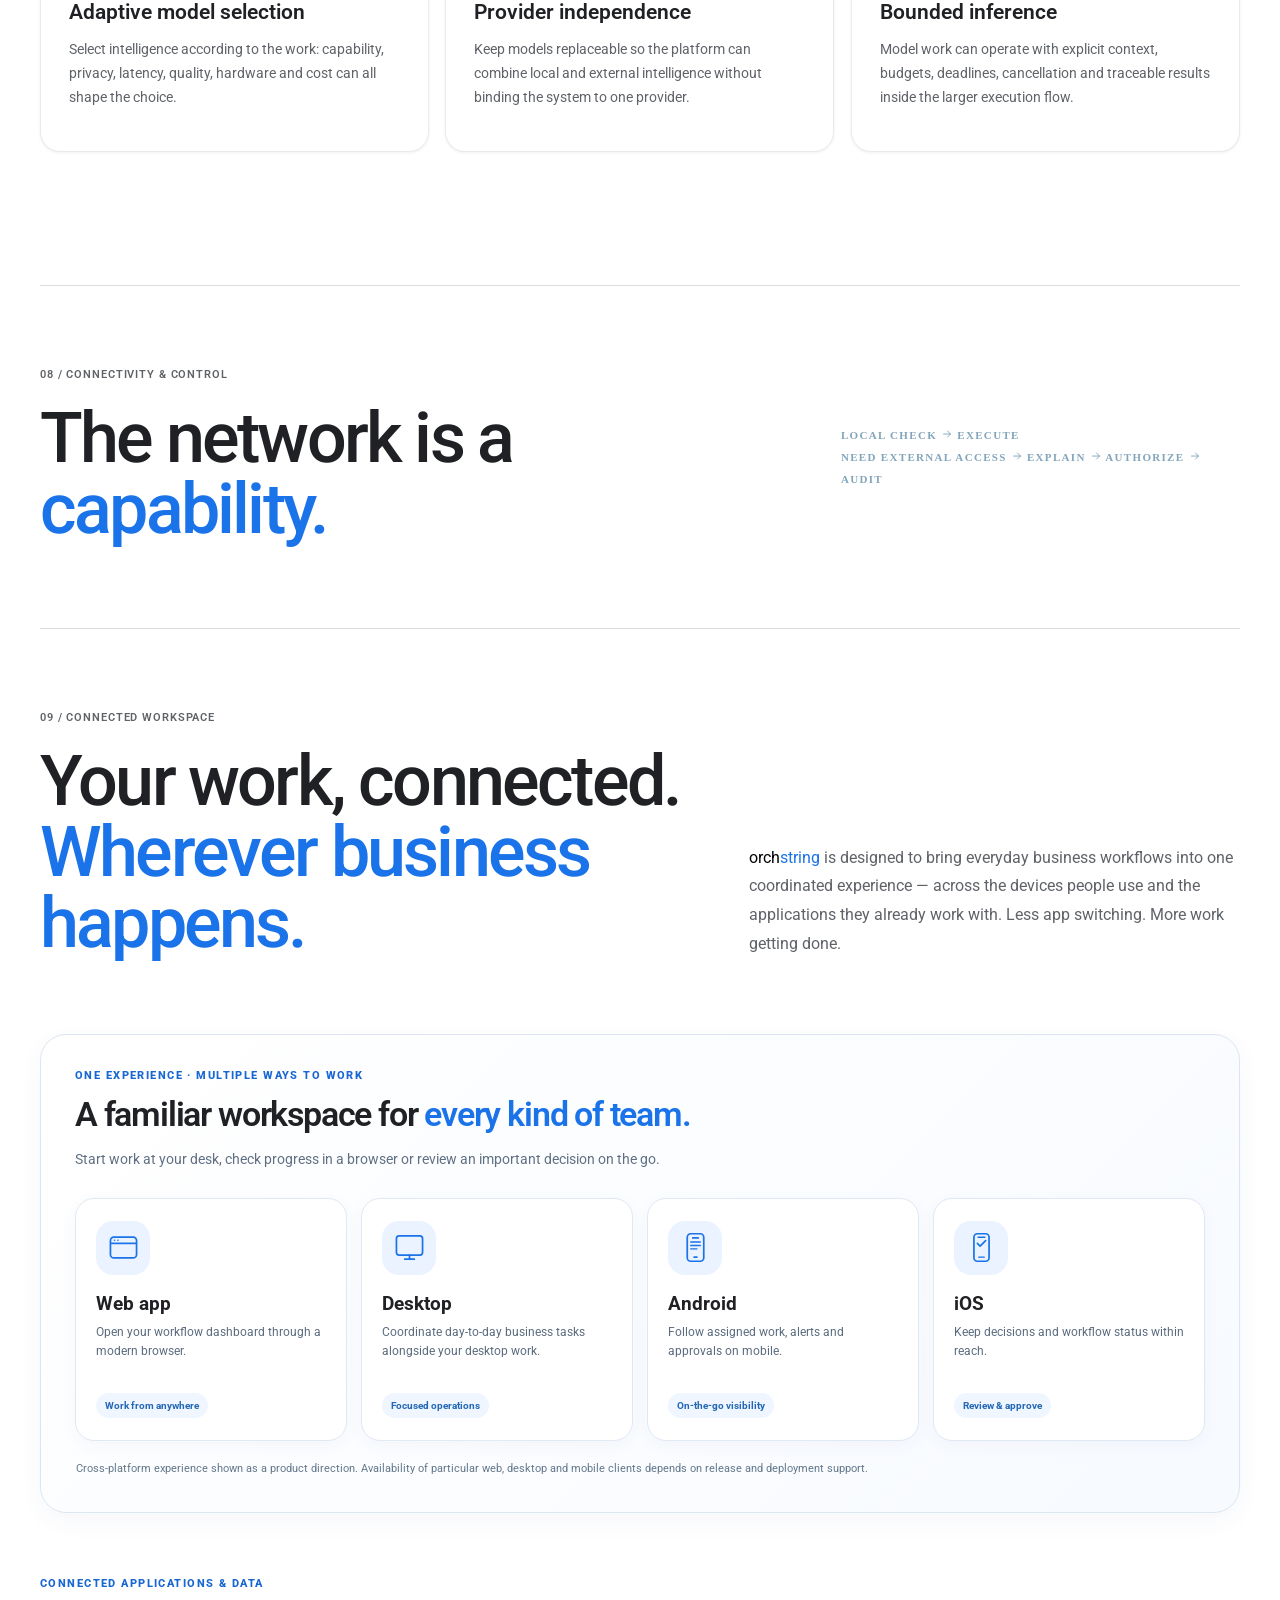
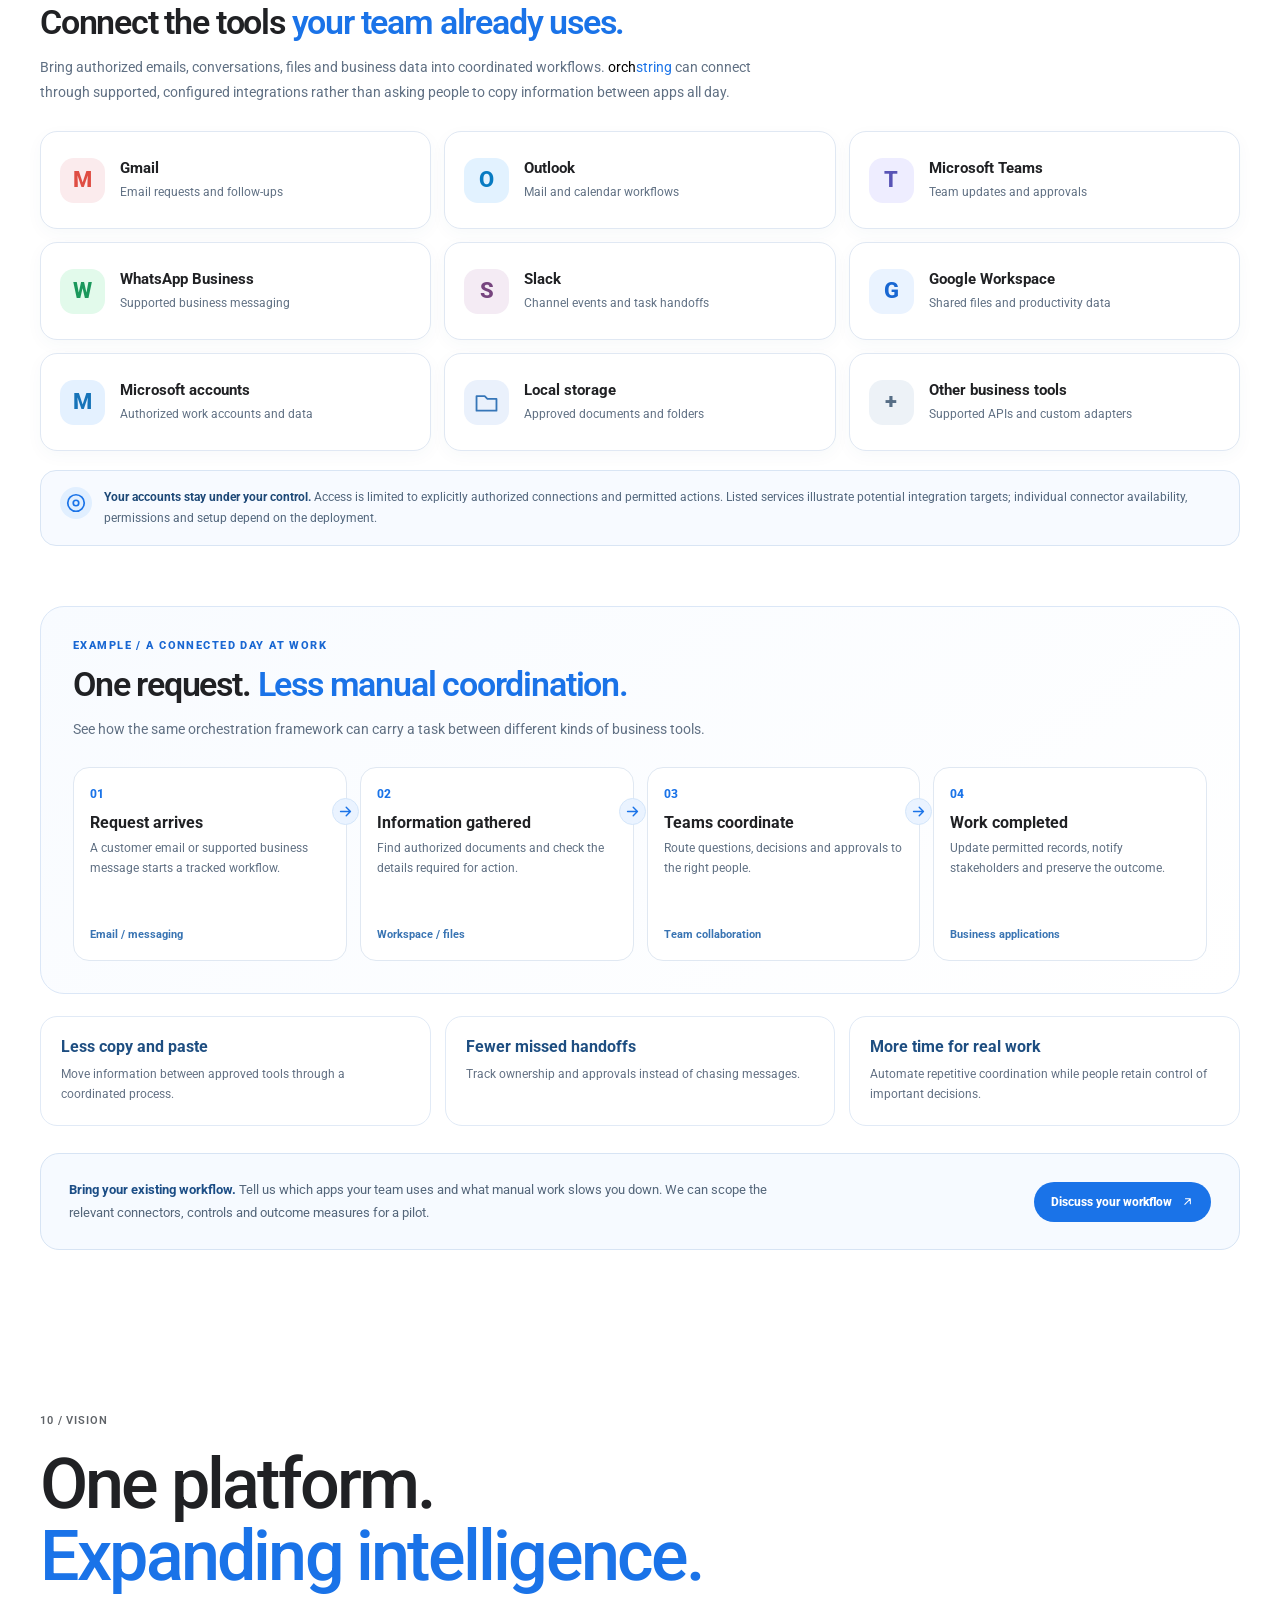
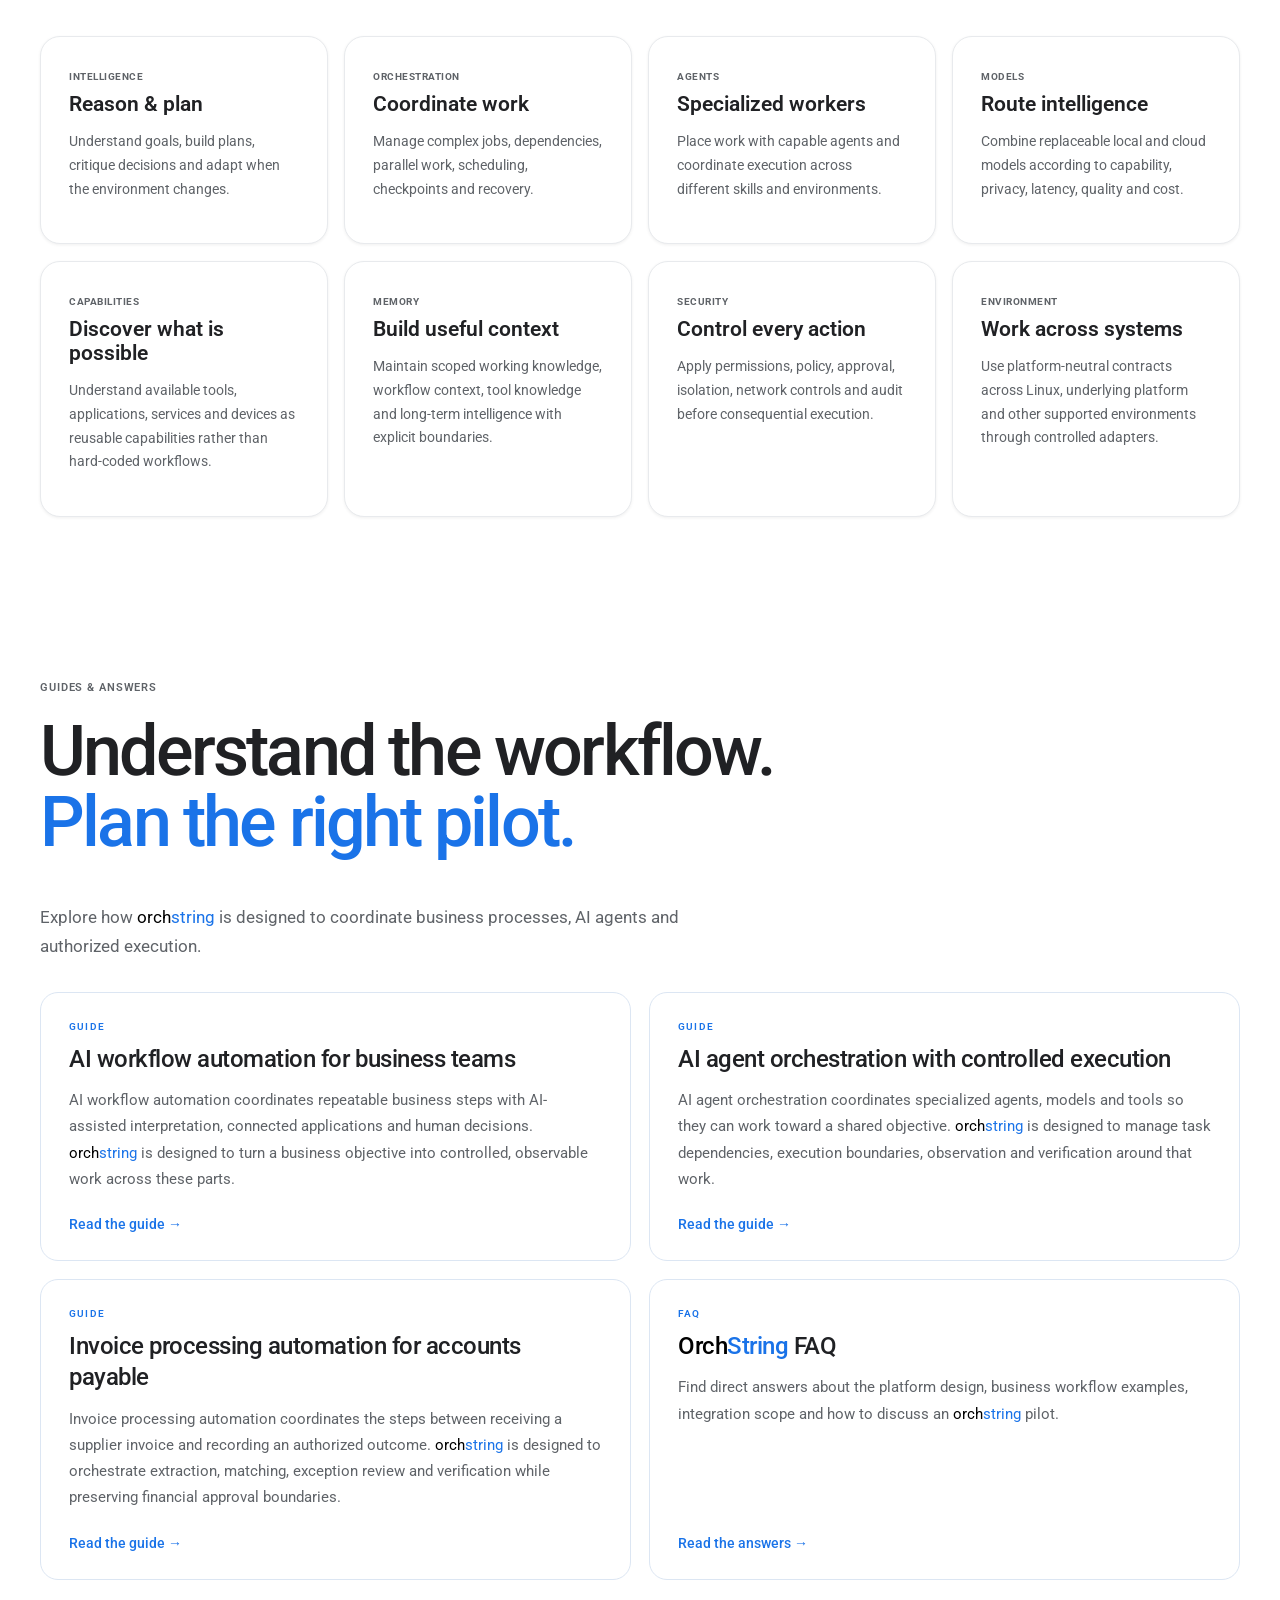
==== commit 4958d983: "Improve OrchString AEO/GEO business details and SEO accuracy" ====
--- a/index.html
+++ b/index.html
@@ -44,16 +44,18 @@
       "logo": { "@type": "ImageObject", "url": "https://orchstring.com/assets/orchstring-touch.png?v=20261030-search", "width": 180, "height": 180 },
       "image": "https://orchstring.com/assets/orchstring-touch.png?v=20261030-search",
        "description": "OrchString is an enterprise AI execution platform that turns business objectives into coordinated, controlled, and verifiable workflows across people, AI, and business applications.",
-      "email": "thedeveloperyug@gmail.com",
+      "email": "yogesh.pandey@orchstring.com",
       "founder": [
         {
           "@type": "Person",
           "name": "Yogesh Pandey",
+          "email": "yogesh.pandey@orchstring.com",
           "url": "https://www.linkedin.com/in/thedeveloperyug"
         },
         {
           "@type": "Person",
           "name": "Rishabh Saluja",
+          "email": "rishabh.saluja@orchstring.com",
           "url": "https://www.linkedin.com/in/rishabh-saluja-4000641b7/"
         }
       ],
@@ -161,7 +163,7 @@
         }
       ],
       "inLanguage": "en-IN",
-      "dateModified": "2026-10-26",
+      "dateModified": "2026-11-01",
       "keywords": [
         "enterprise execution platform",
         "enterprise AI software",
@@ -364,6 +366,7 @@
   <h2><span class="intro-brand-heading"><span class="os-brand-name"><span class="os-brand-orch">Orch</span><span class="os-brand-string">String</span></span>.</span><br><span class="intro-heading-text">One platform for end-to-end business automation.</span></h2>
   <p class="brand-introduction"><strong class="intro-brand"><span class="os-brand-name"><span class="os-brand-orch">Orch</span><span class="os-brand-string">String</span></span></strong> is an AI-powered, enterprise-oriented execution platform designed to transform business objectives into coordinated, controlled, and verifiable workflows.</p>
   <p class="enterprise-positioning"><span class="os-brand-name"><span class="os-brand-orch">orch</span><span class="os-brand-string">string</span></span> is being developed as a complete enterprise software platform for end-to-end business automation. It connects people, applications, data and AI across planning, approvals, execution, verification and recovery.</p>
+  <p class="enterprise-positioning">Business use cases under development include AI workflow automation, multi-agent orchestration, accounts payable and invoice processing, customer onboarding, service requests, procurement coordination, recurring reporting and compliance reviews. Each pilot is scoped to available integrations, organizational policies and human approval requirements.</p>
 </section>
 
 <section id="platform" class="reveal">
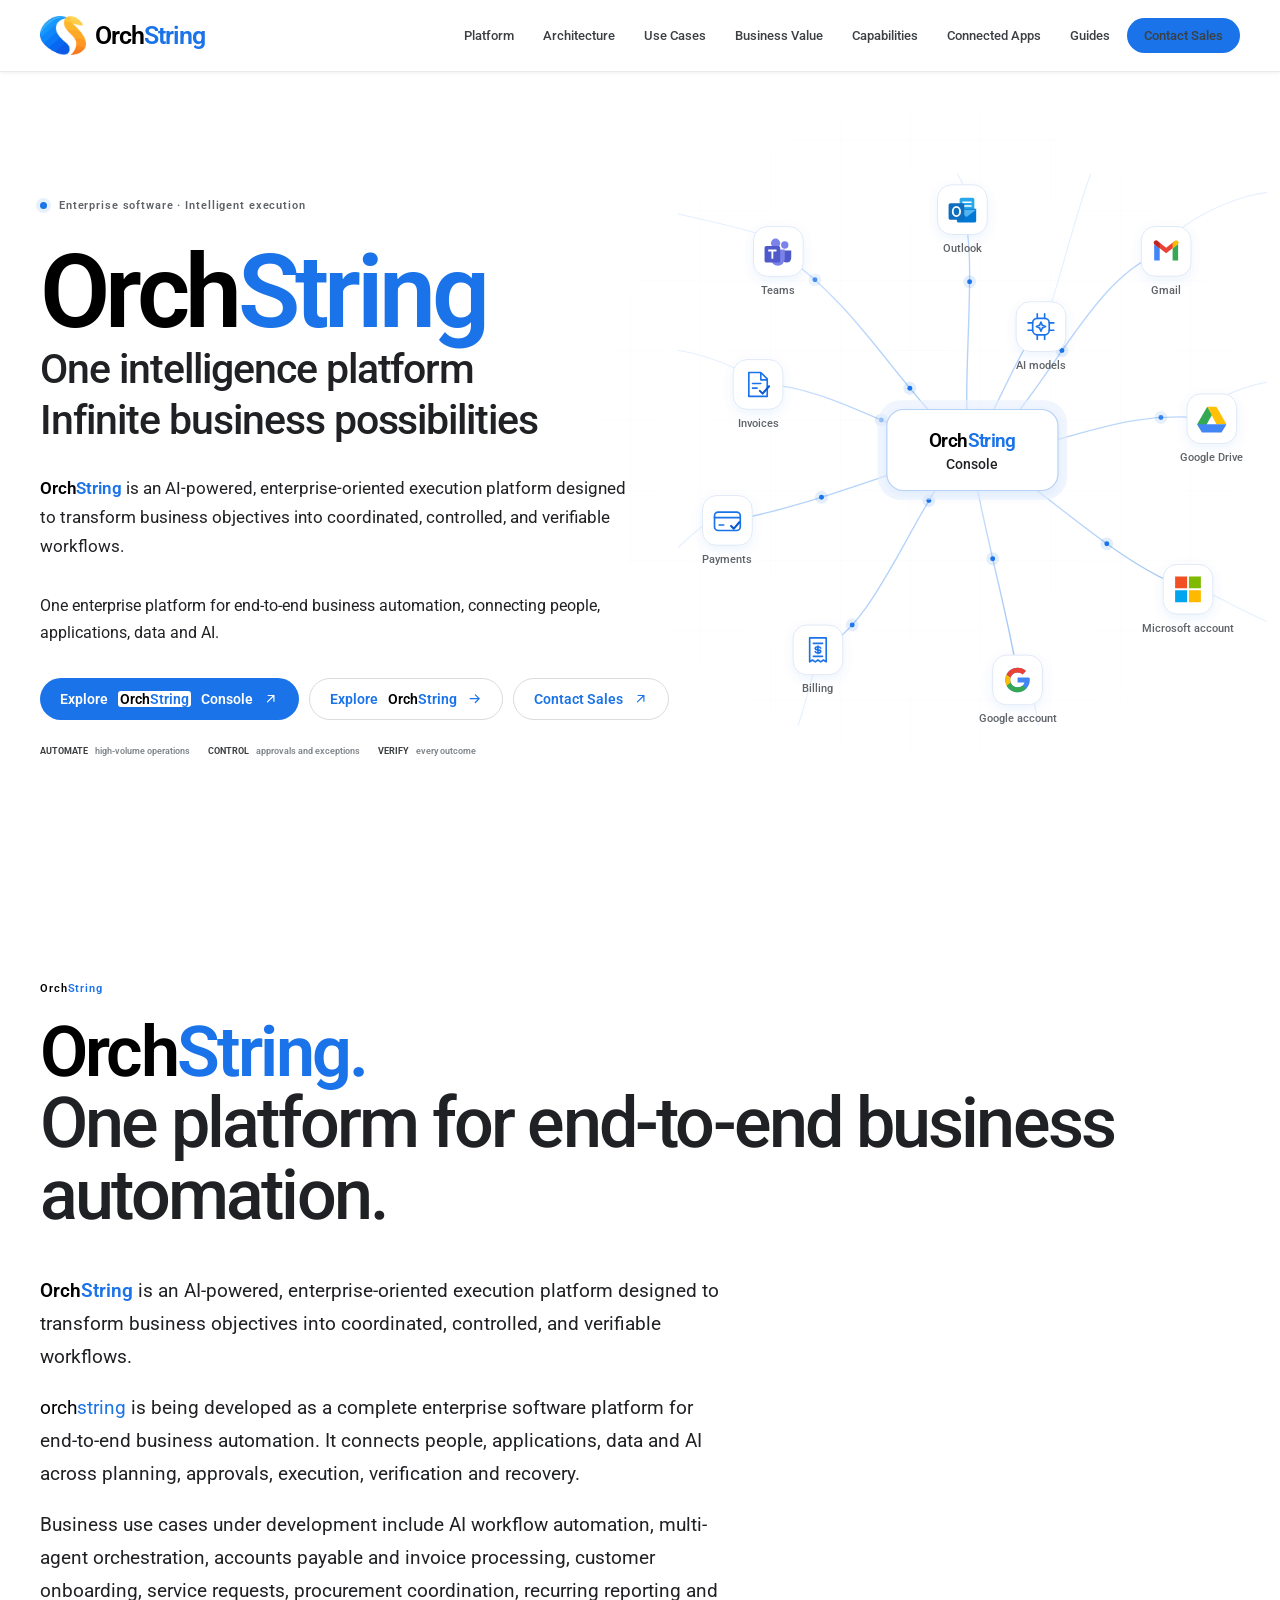
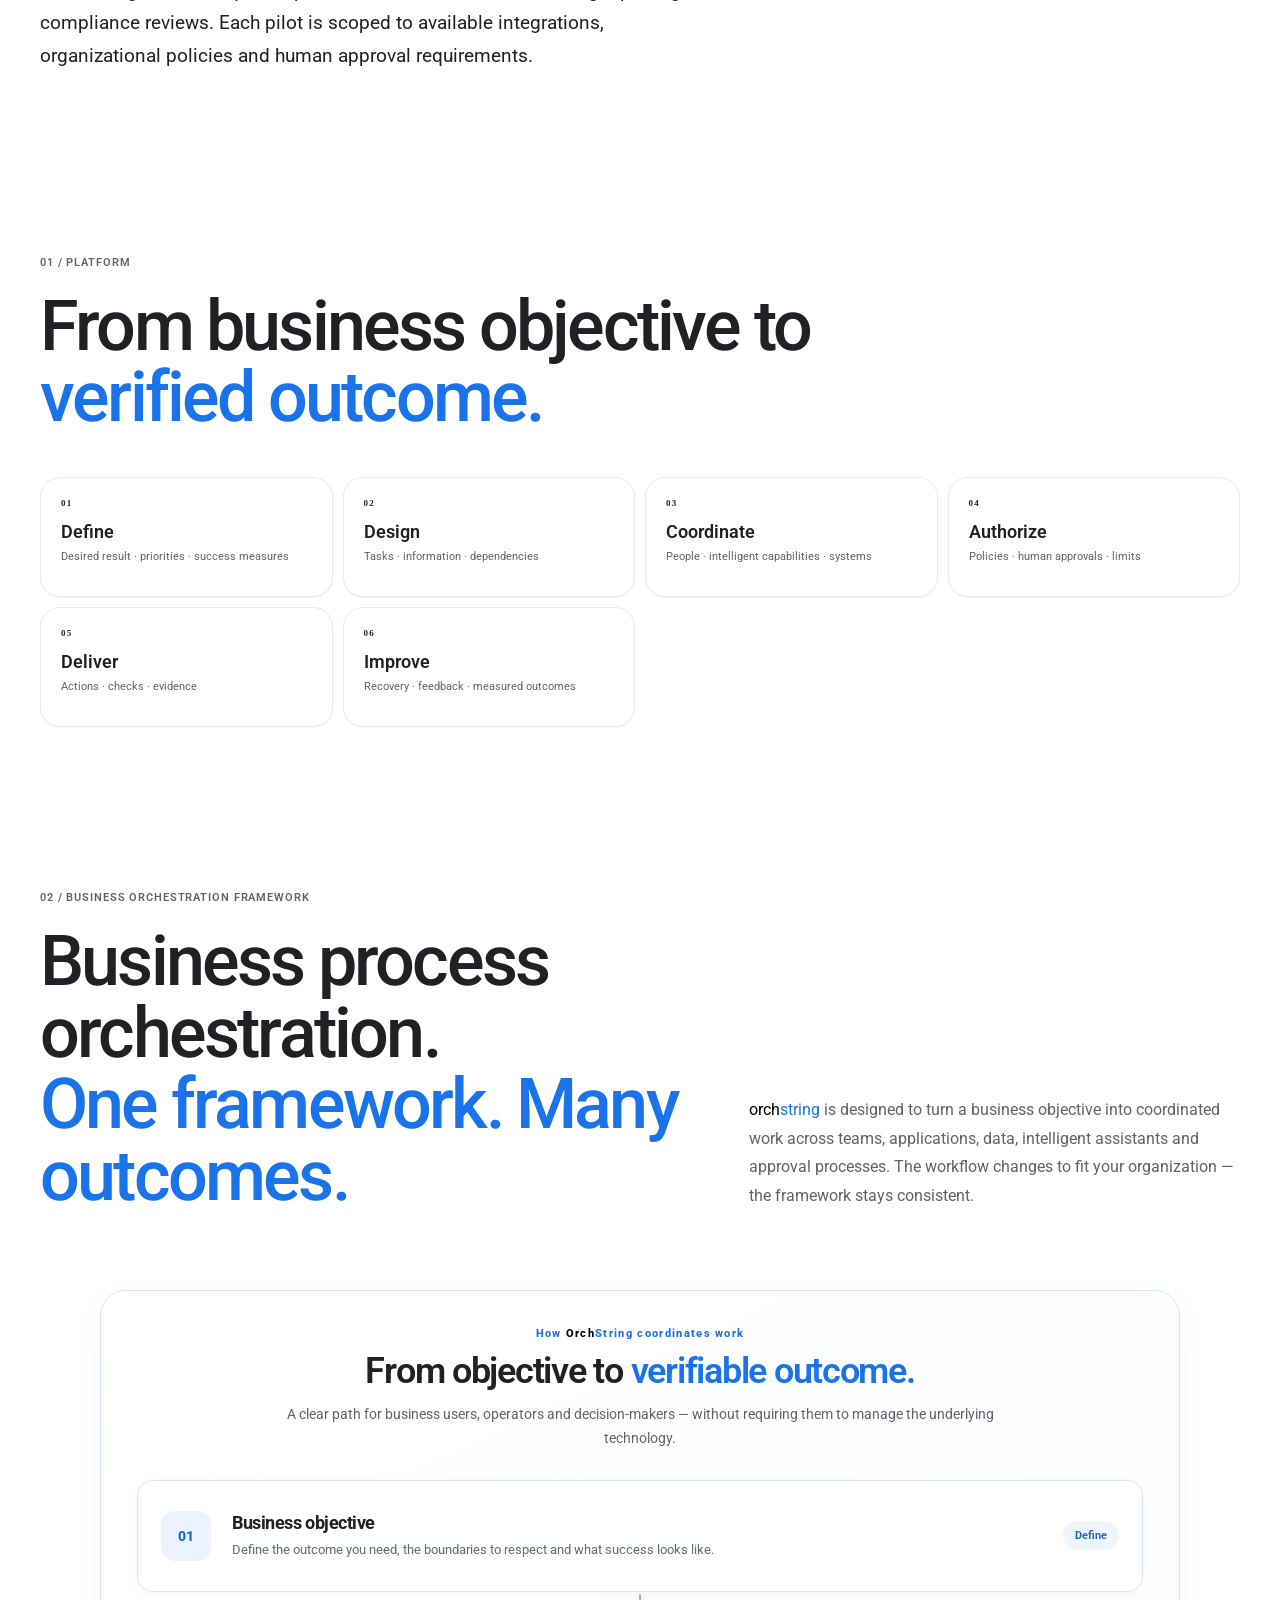
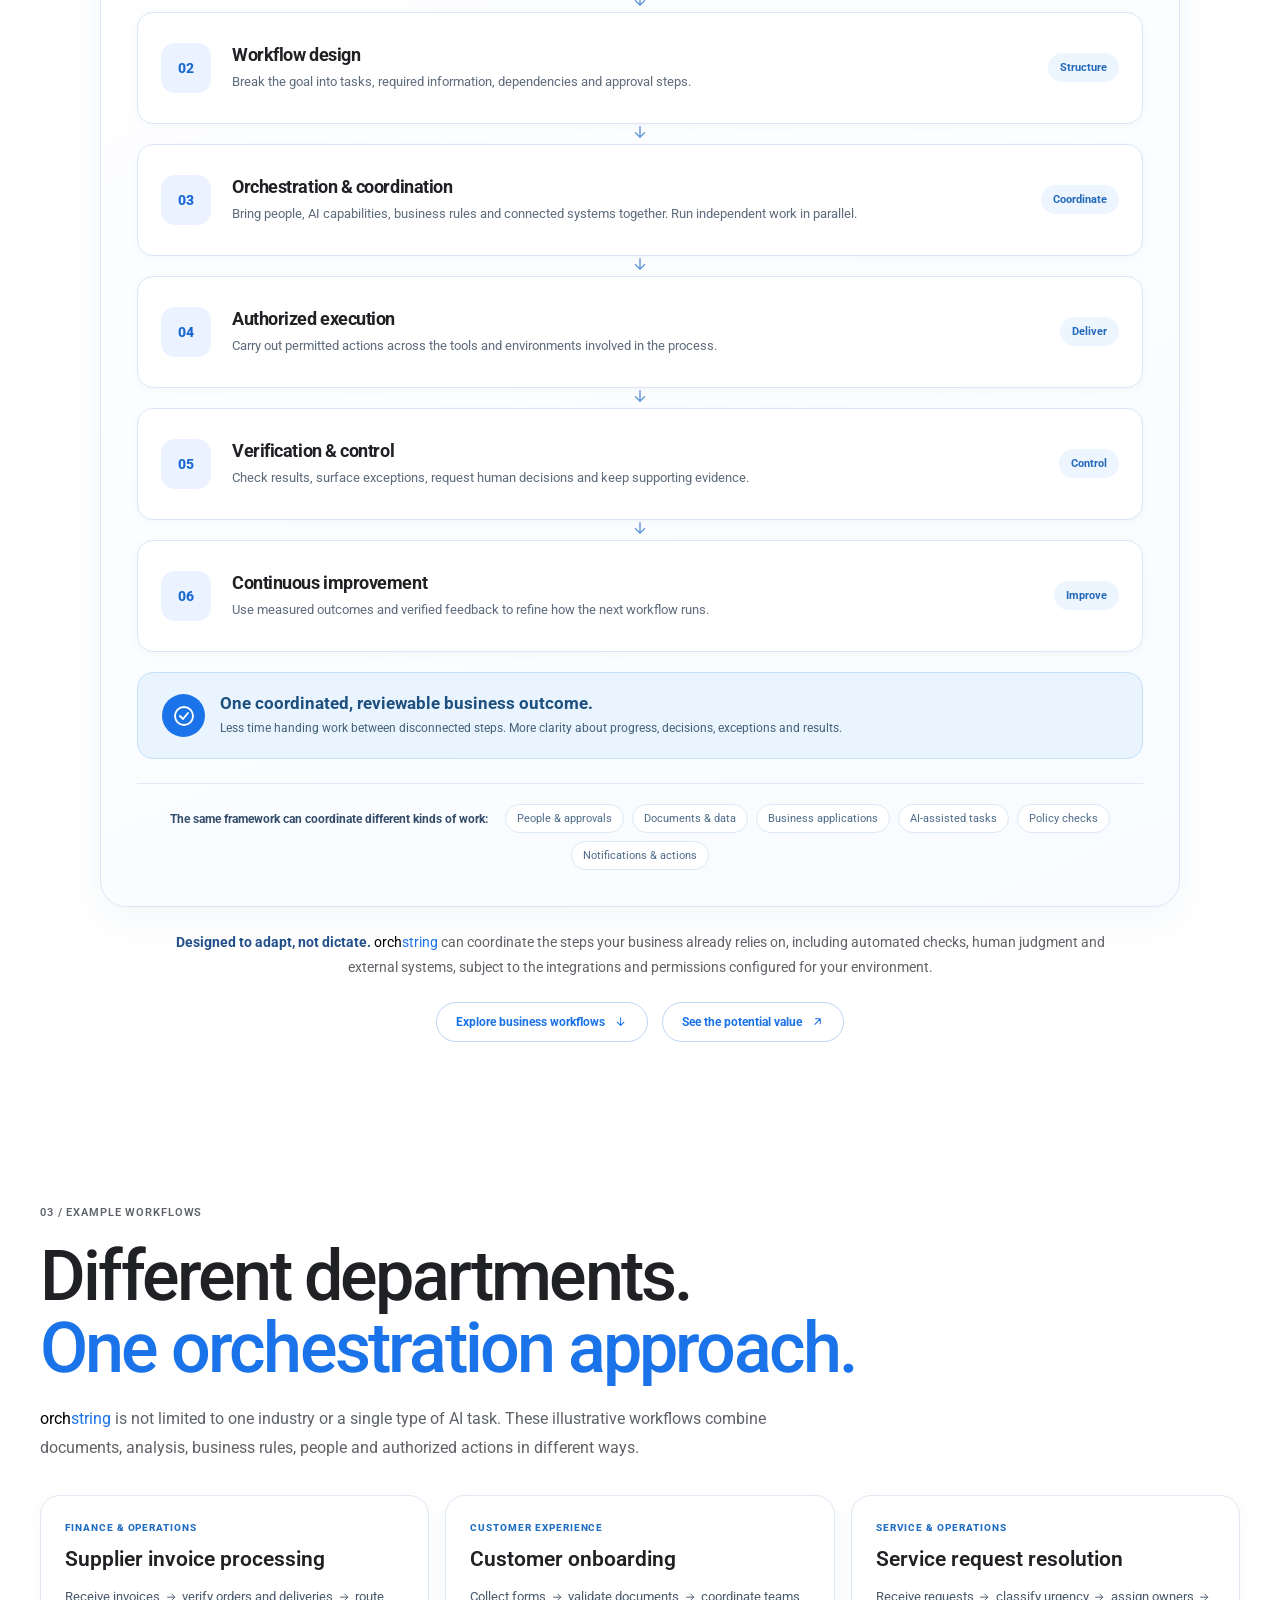
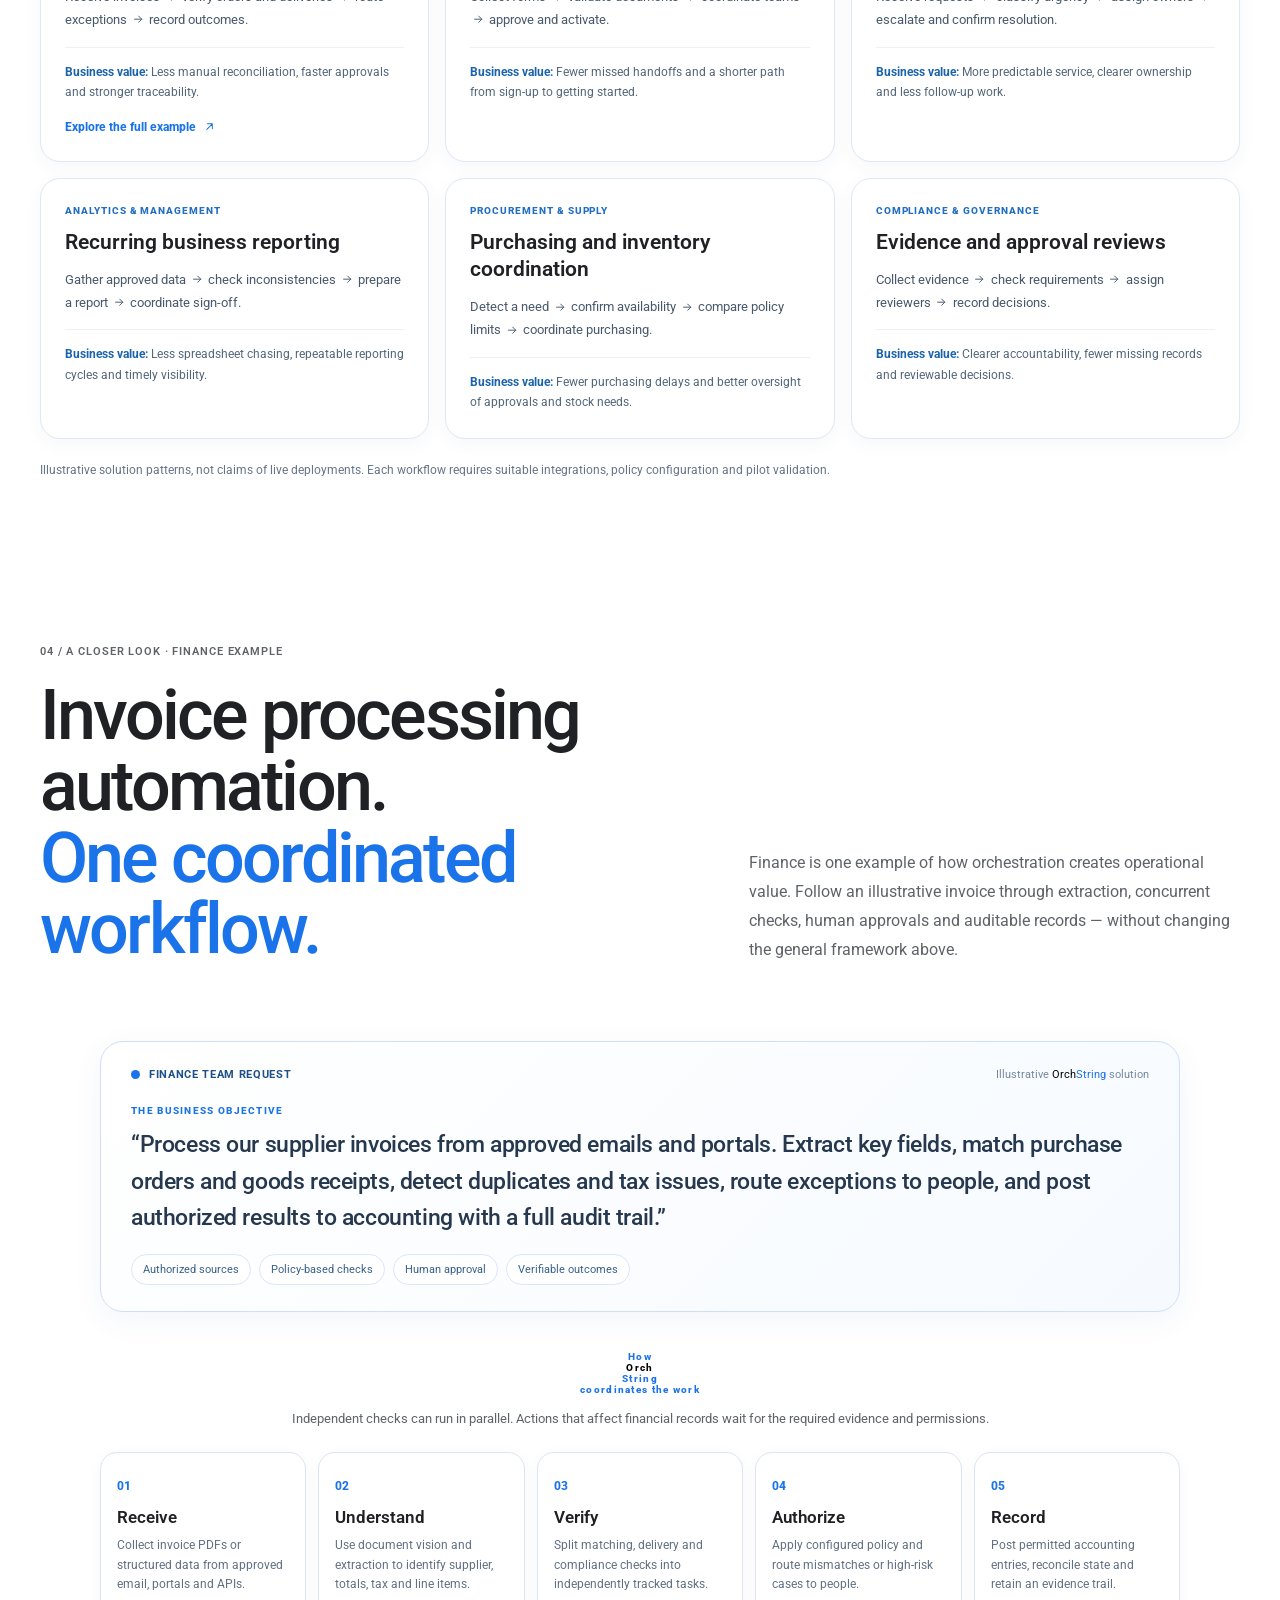
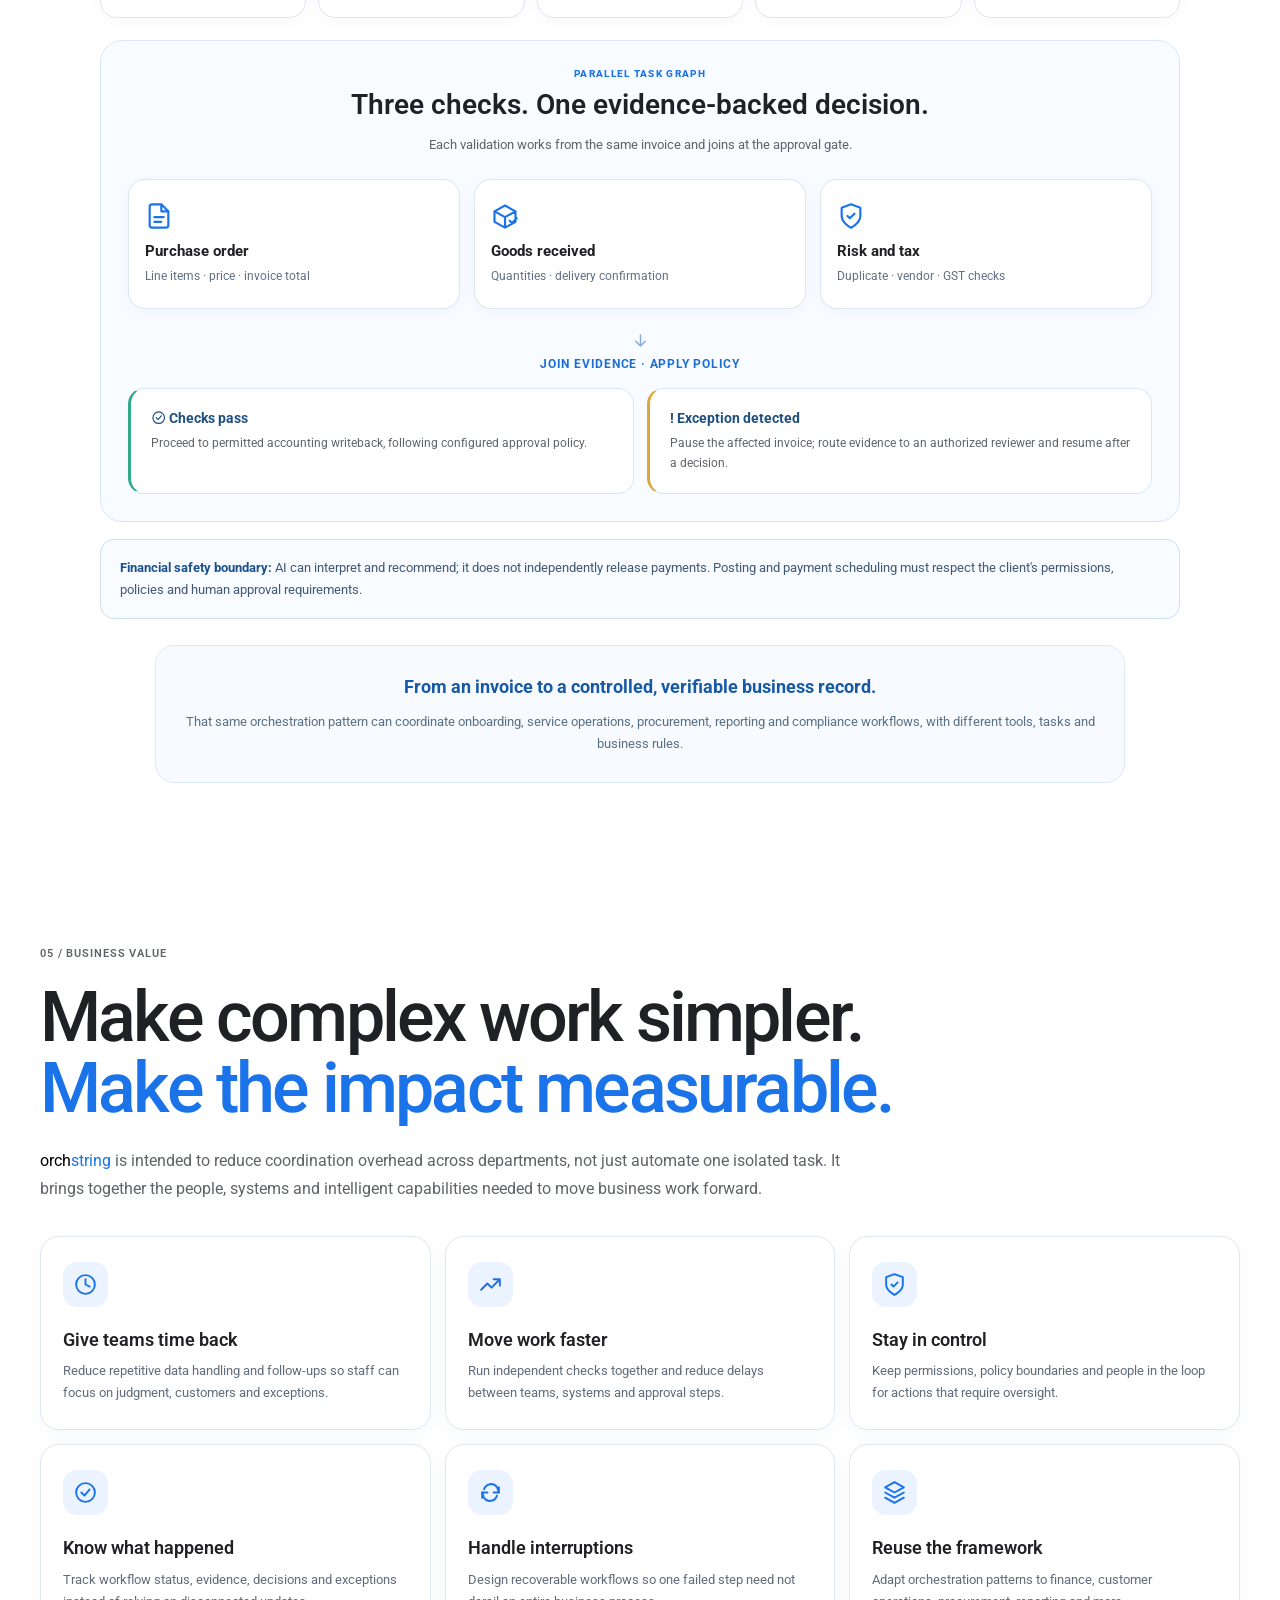
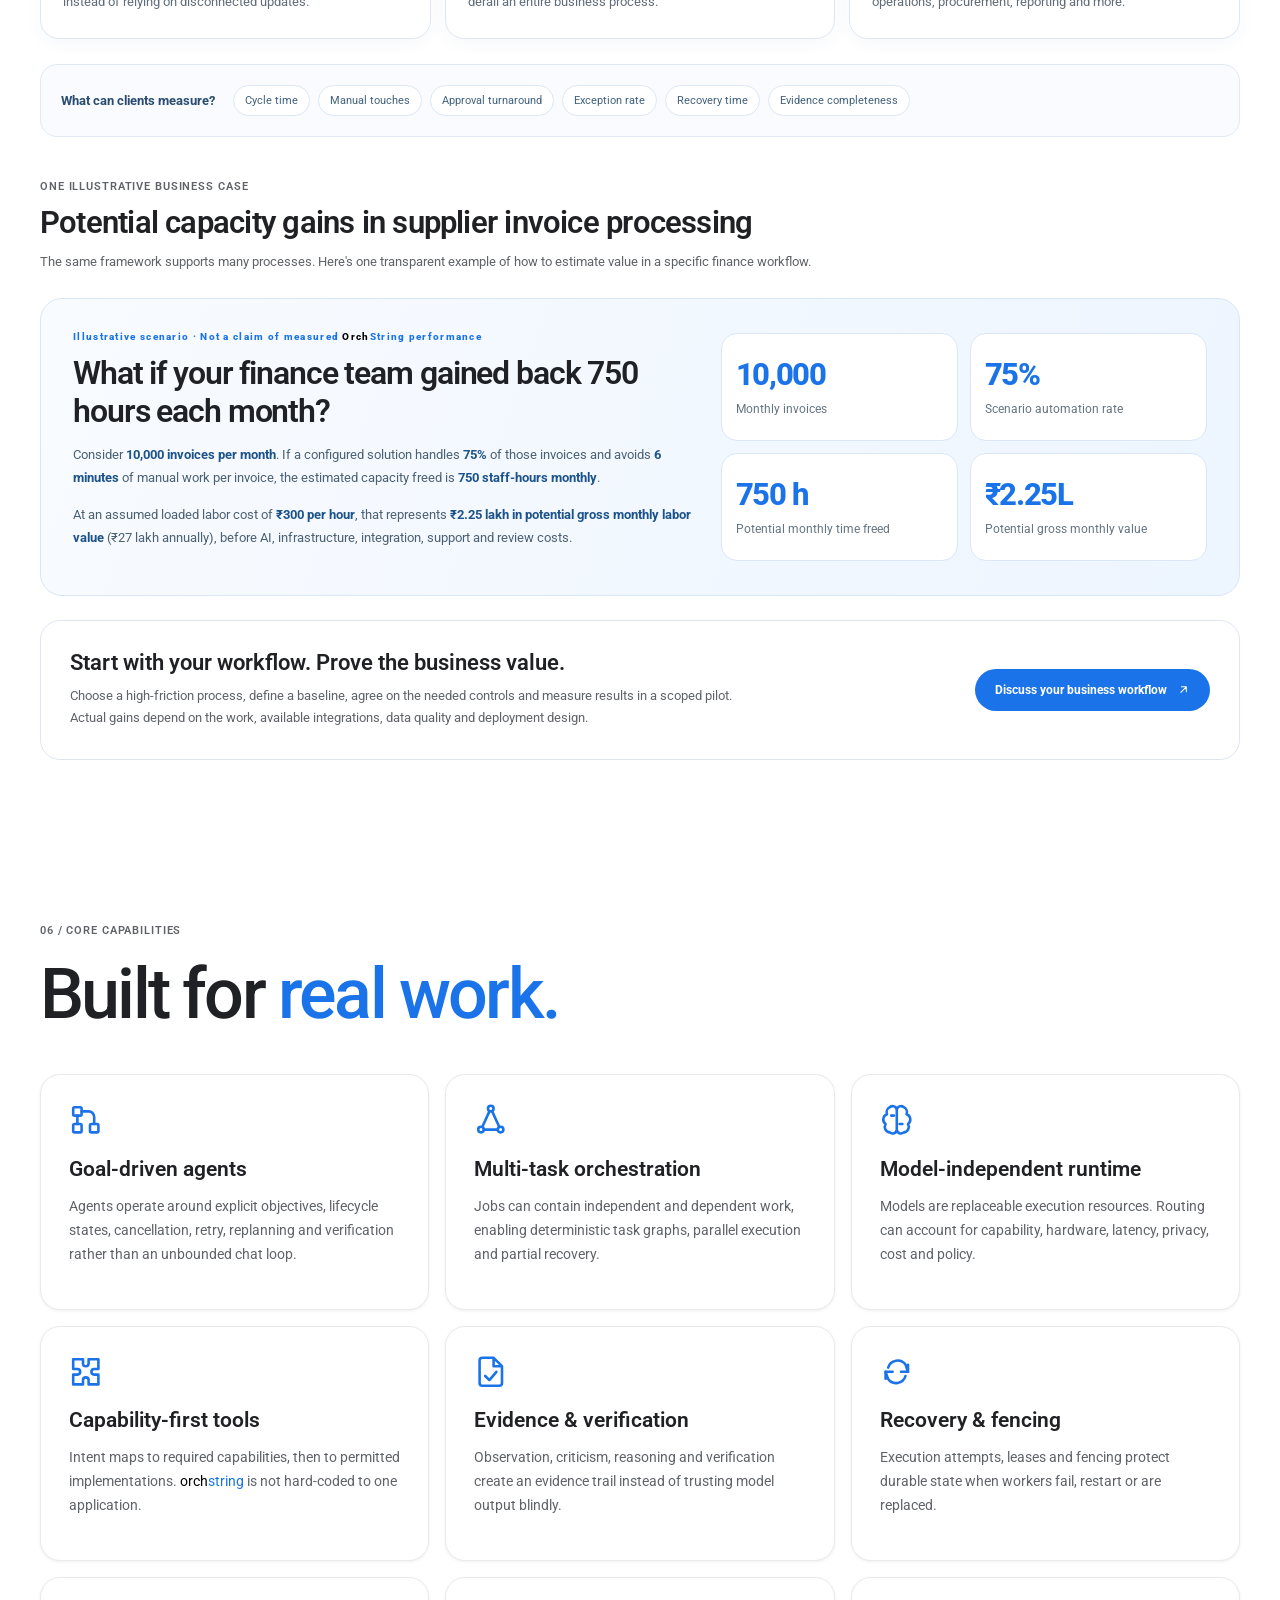
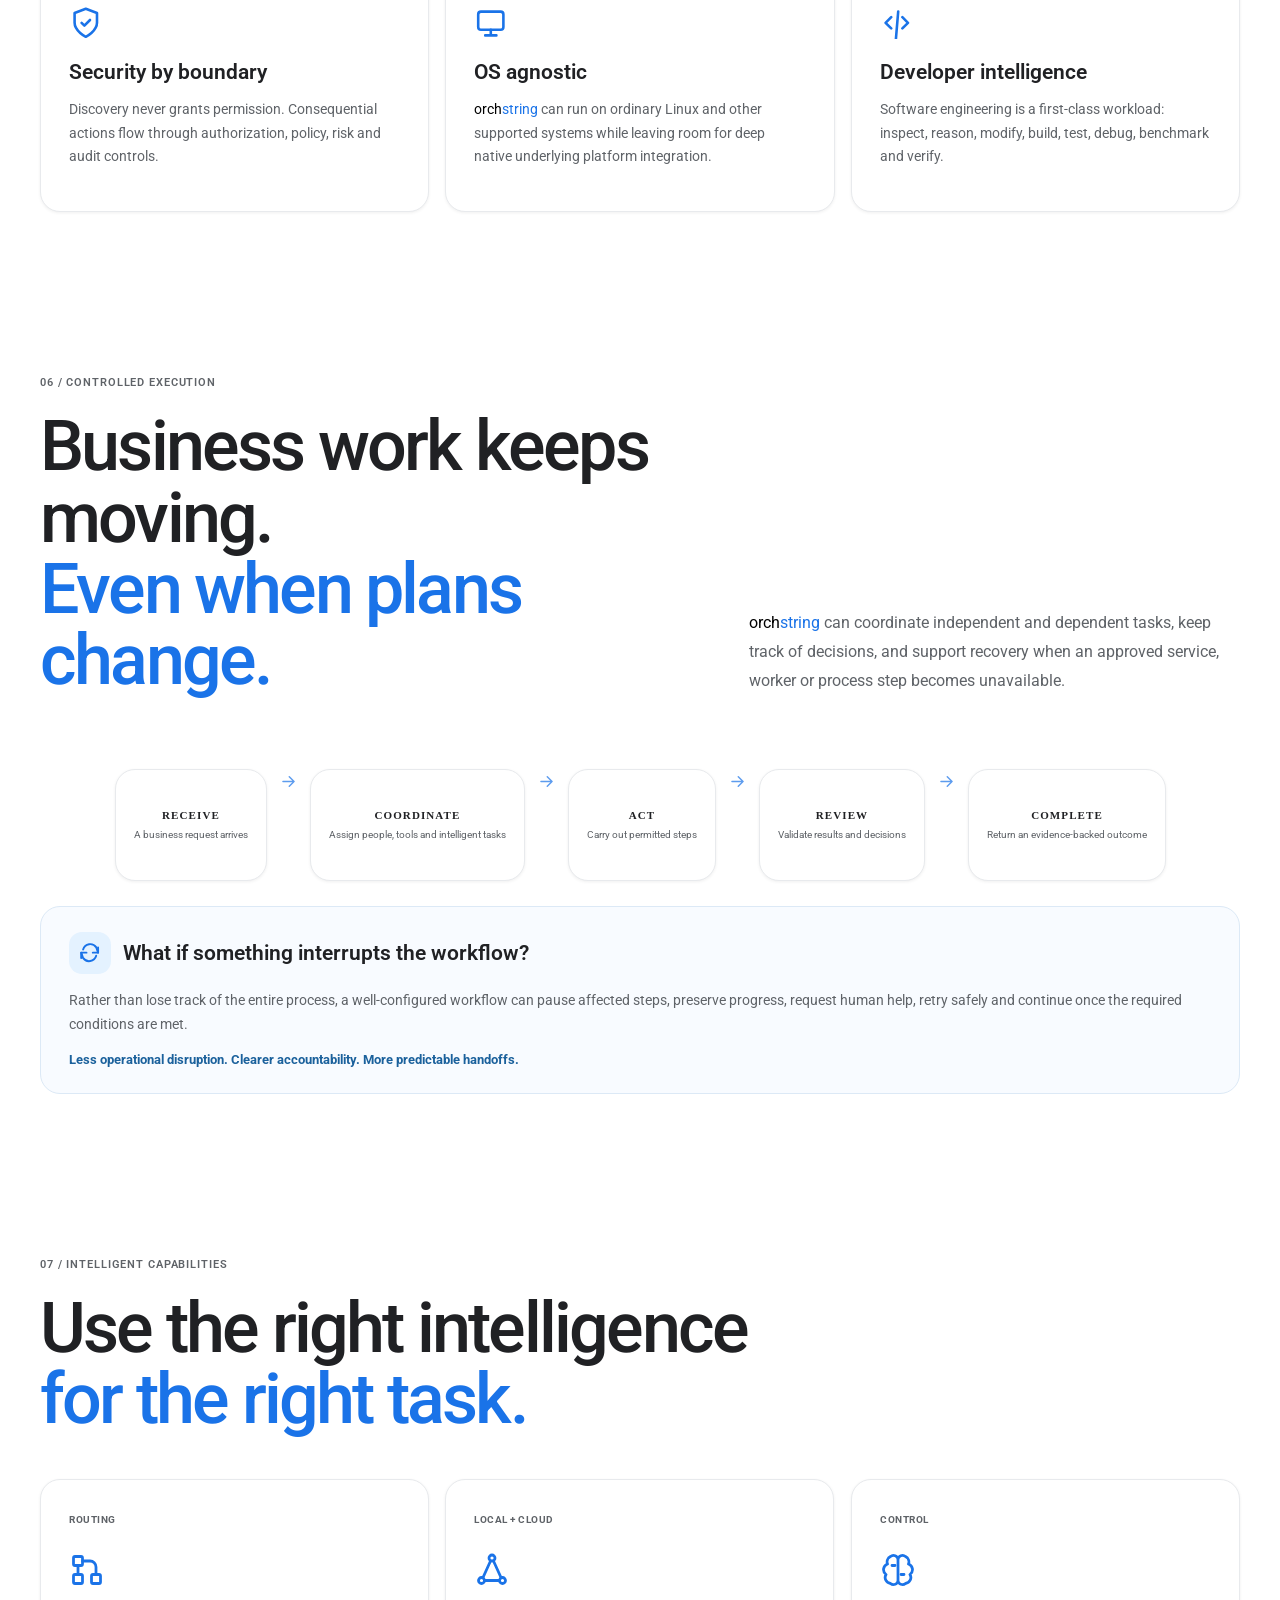
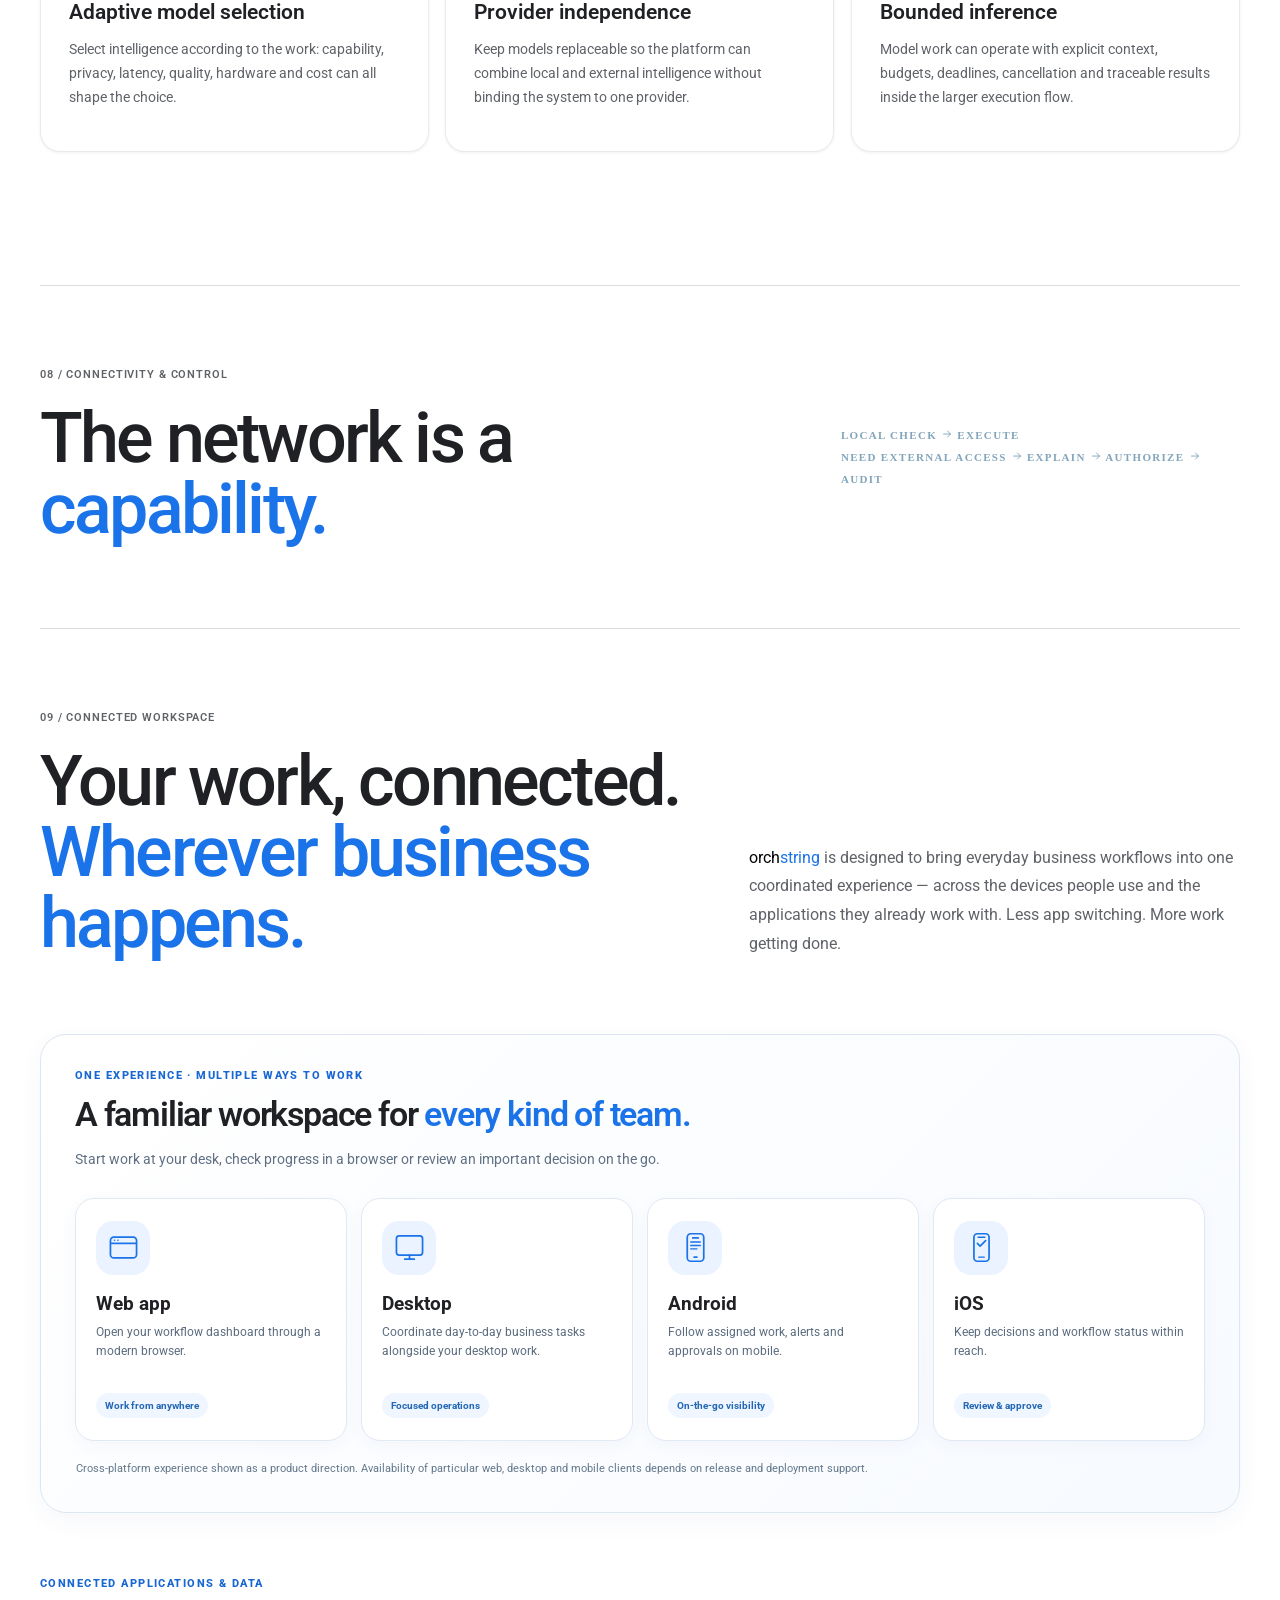
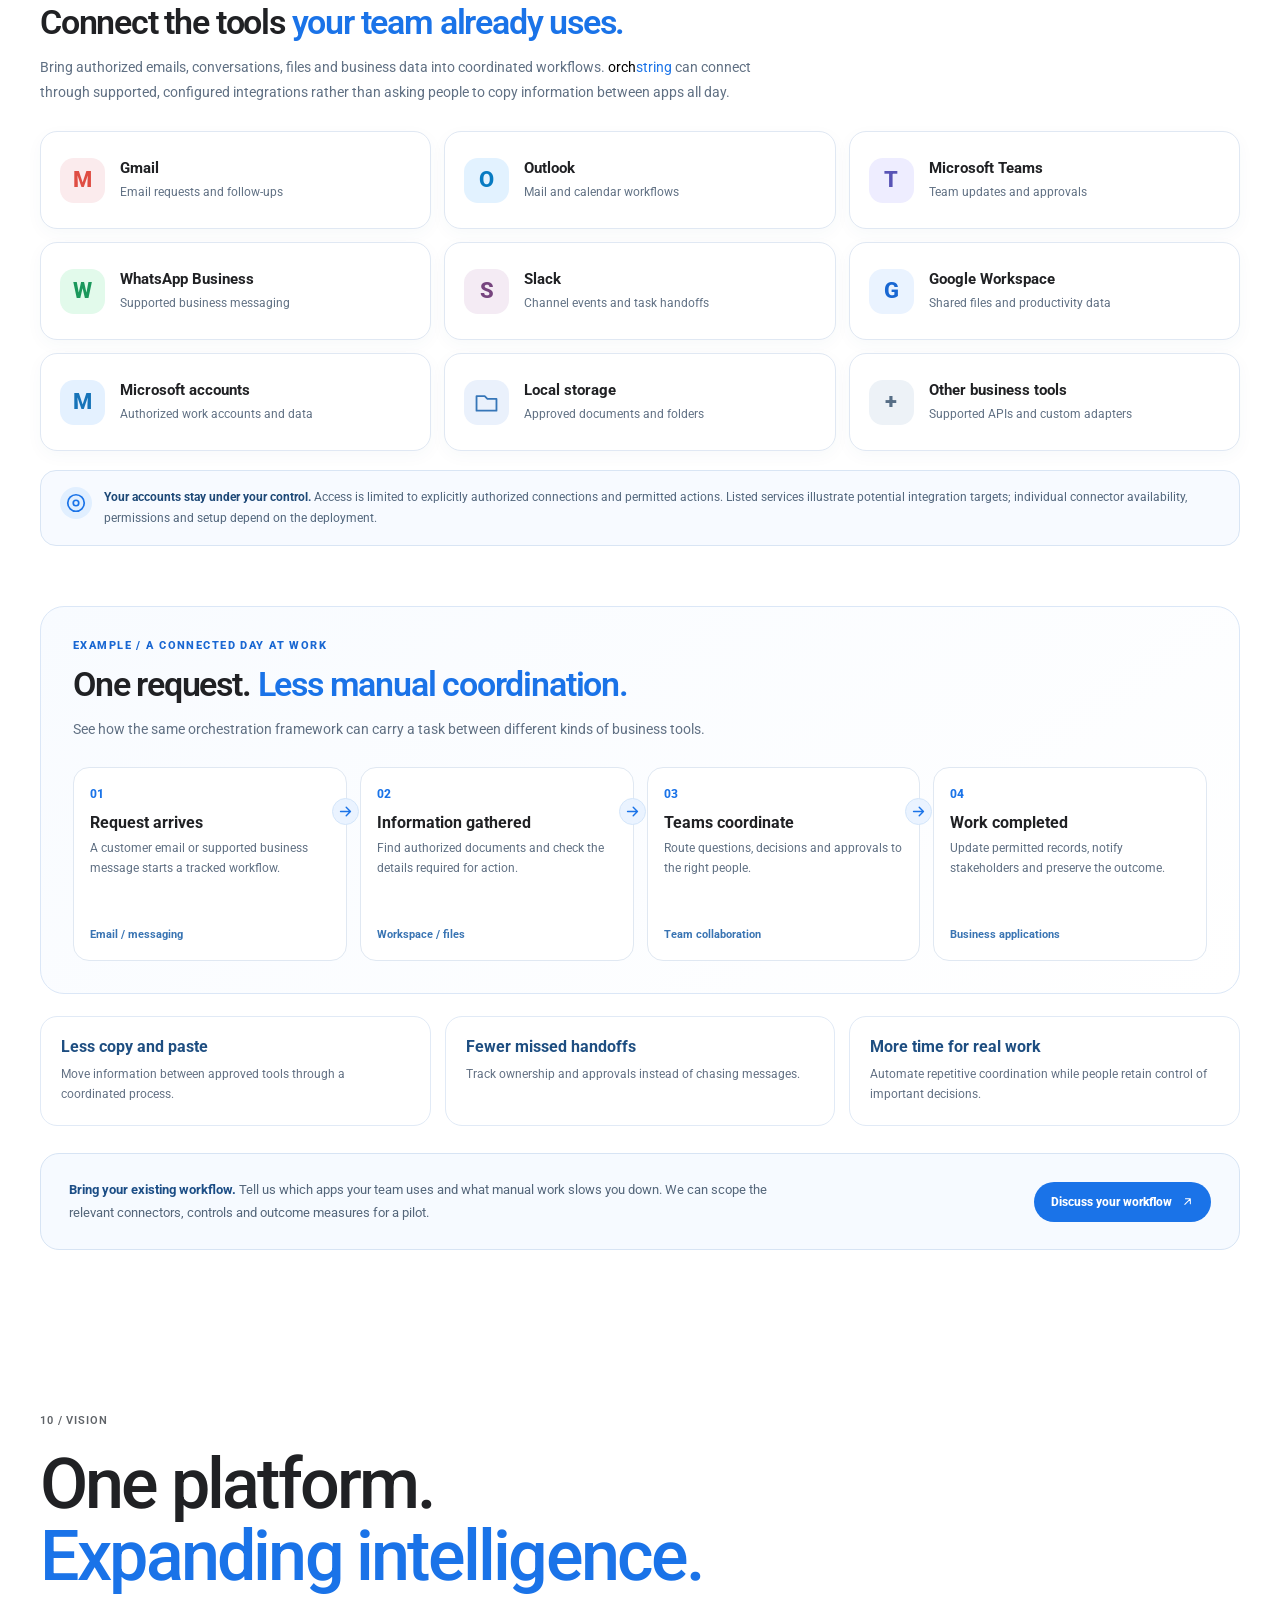
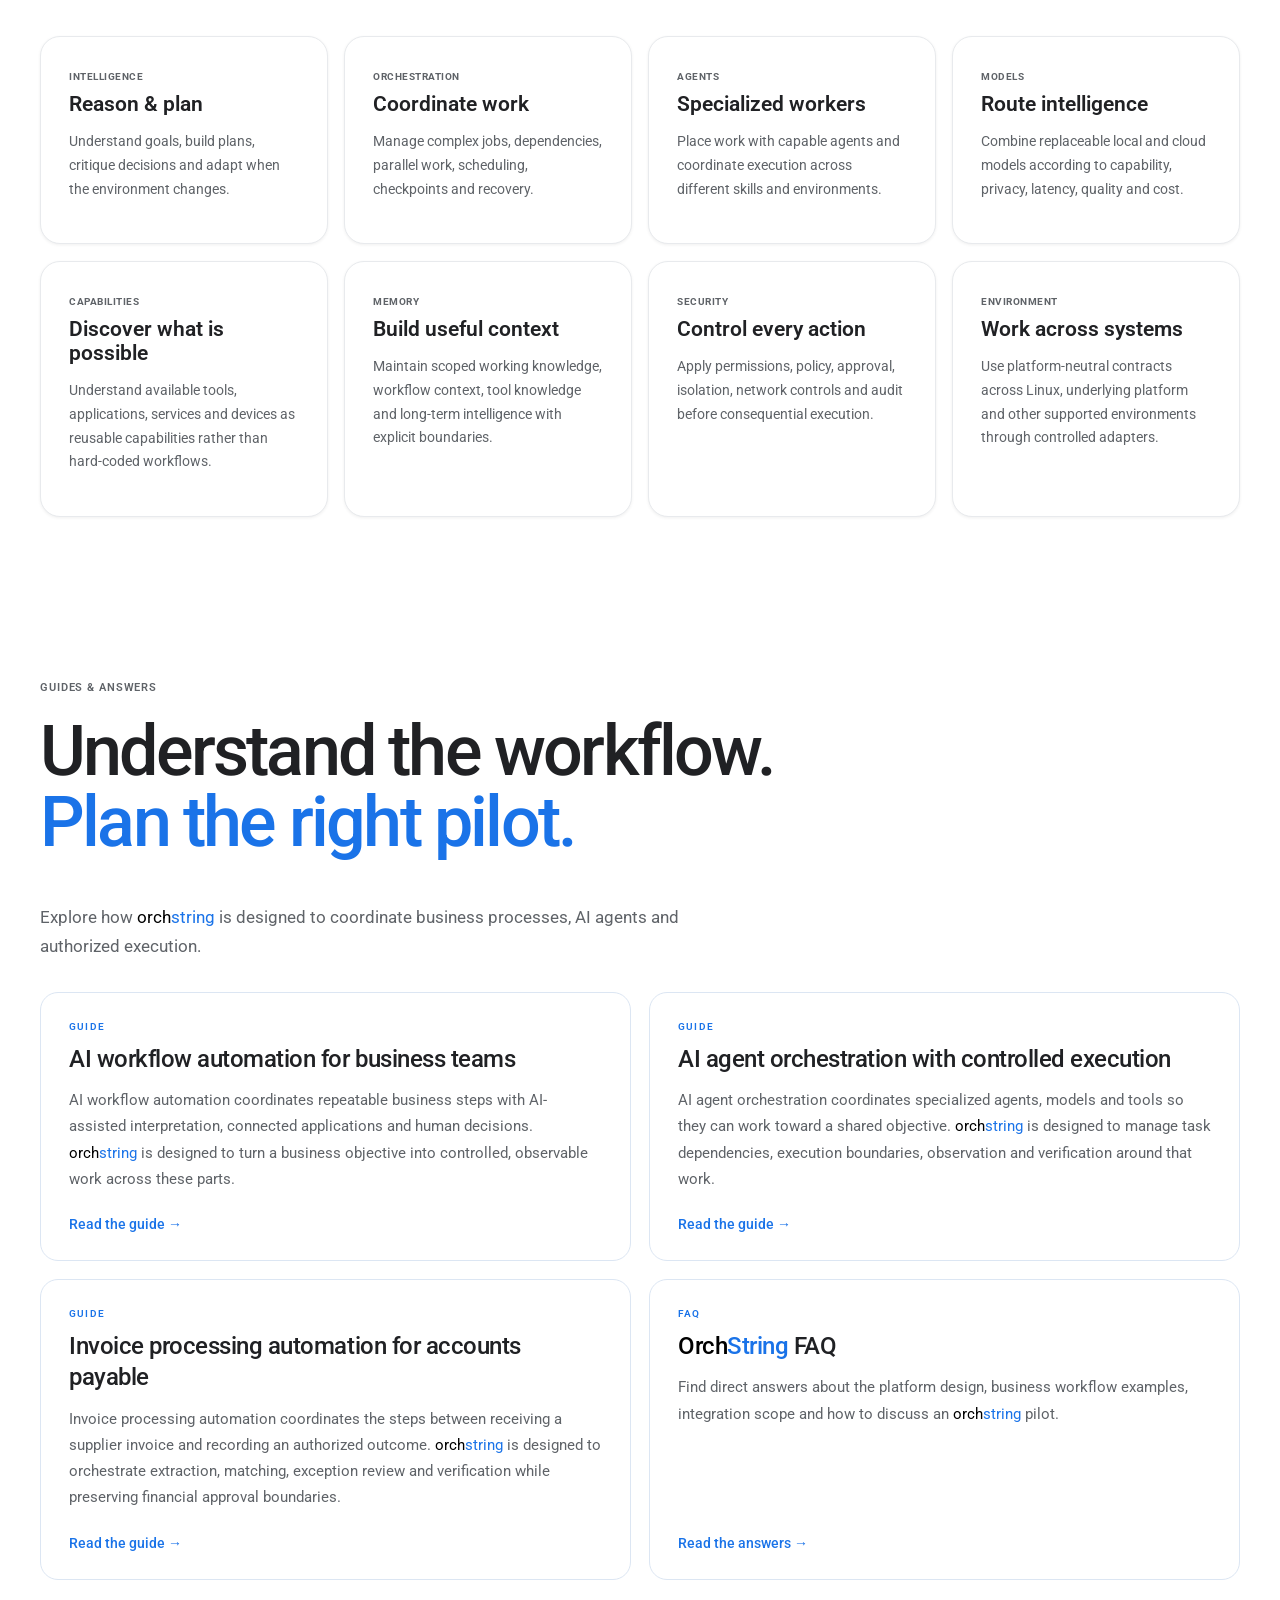
==== commit 18af126b: "Use UTC publication dates accepted by SEO CI validator" ====
--- a/index.html
+++ b/index.html
@@ -163,7 +163,7 @@
         }
       ],
       "inLanguage": "en-IN",
-      "dateModified": "2026-11-01",
+      "dateModified": "2026-10-31",
       "keywords": [
         "enterprise execution platform",
         "enterprise AI software",
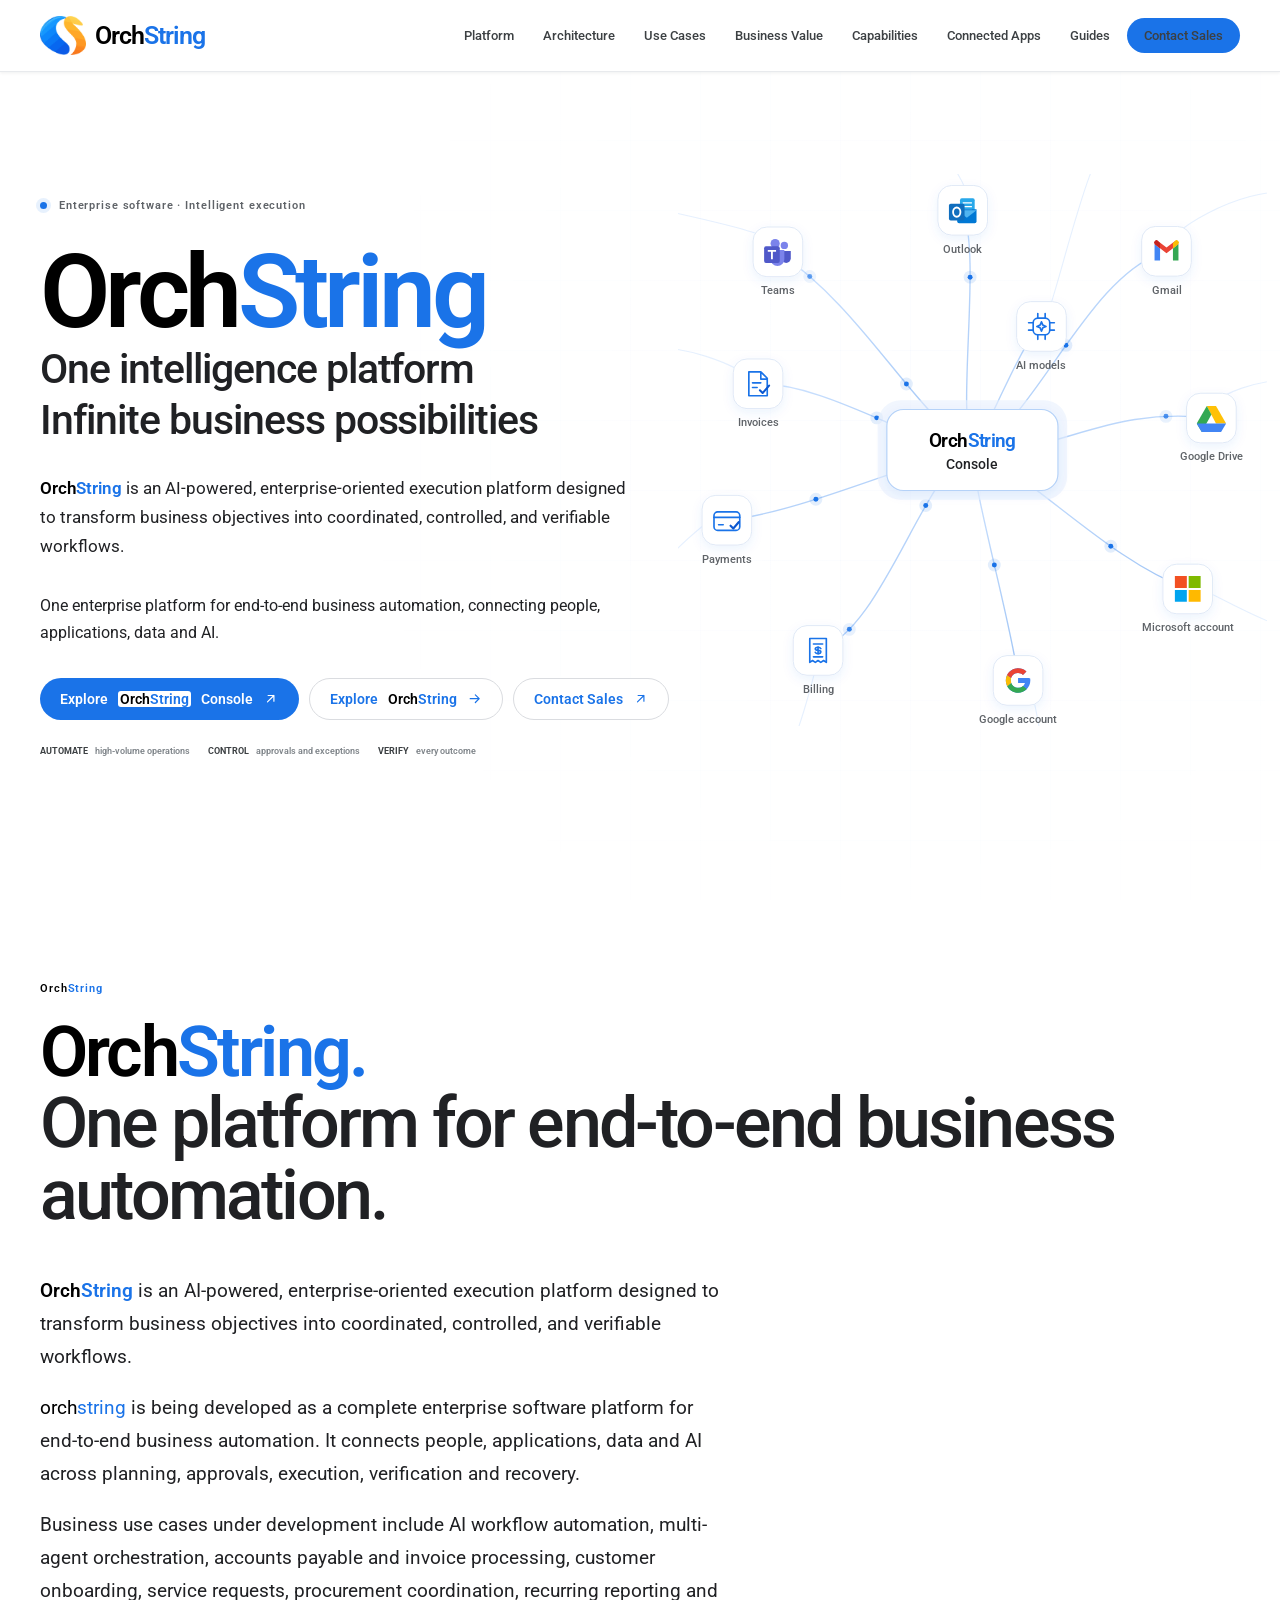
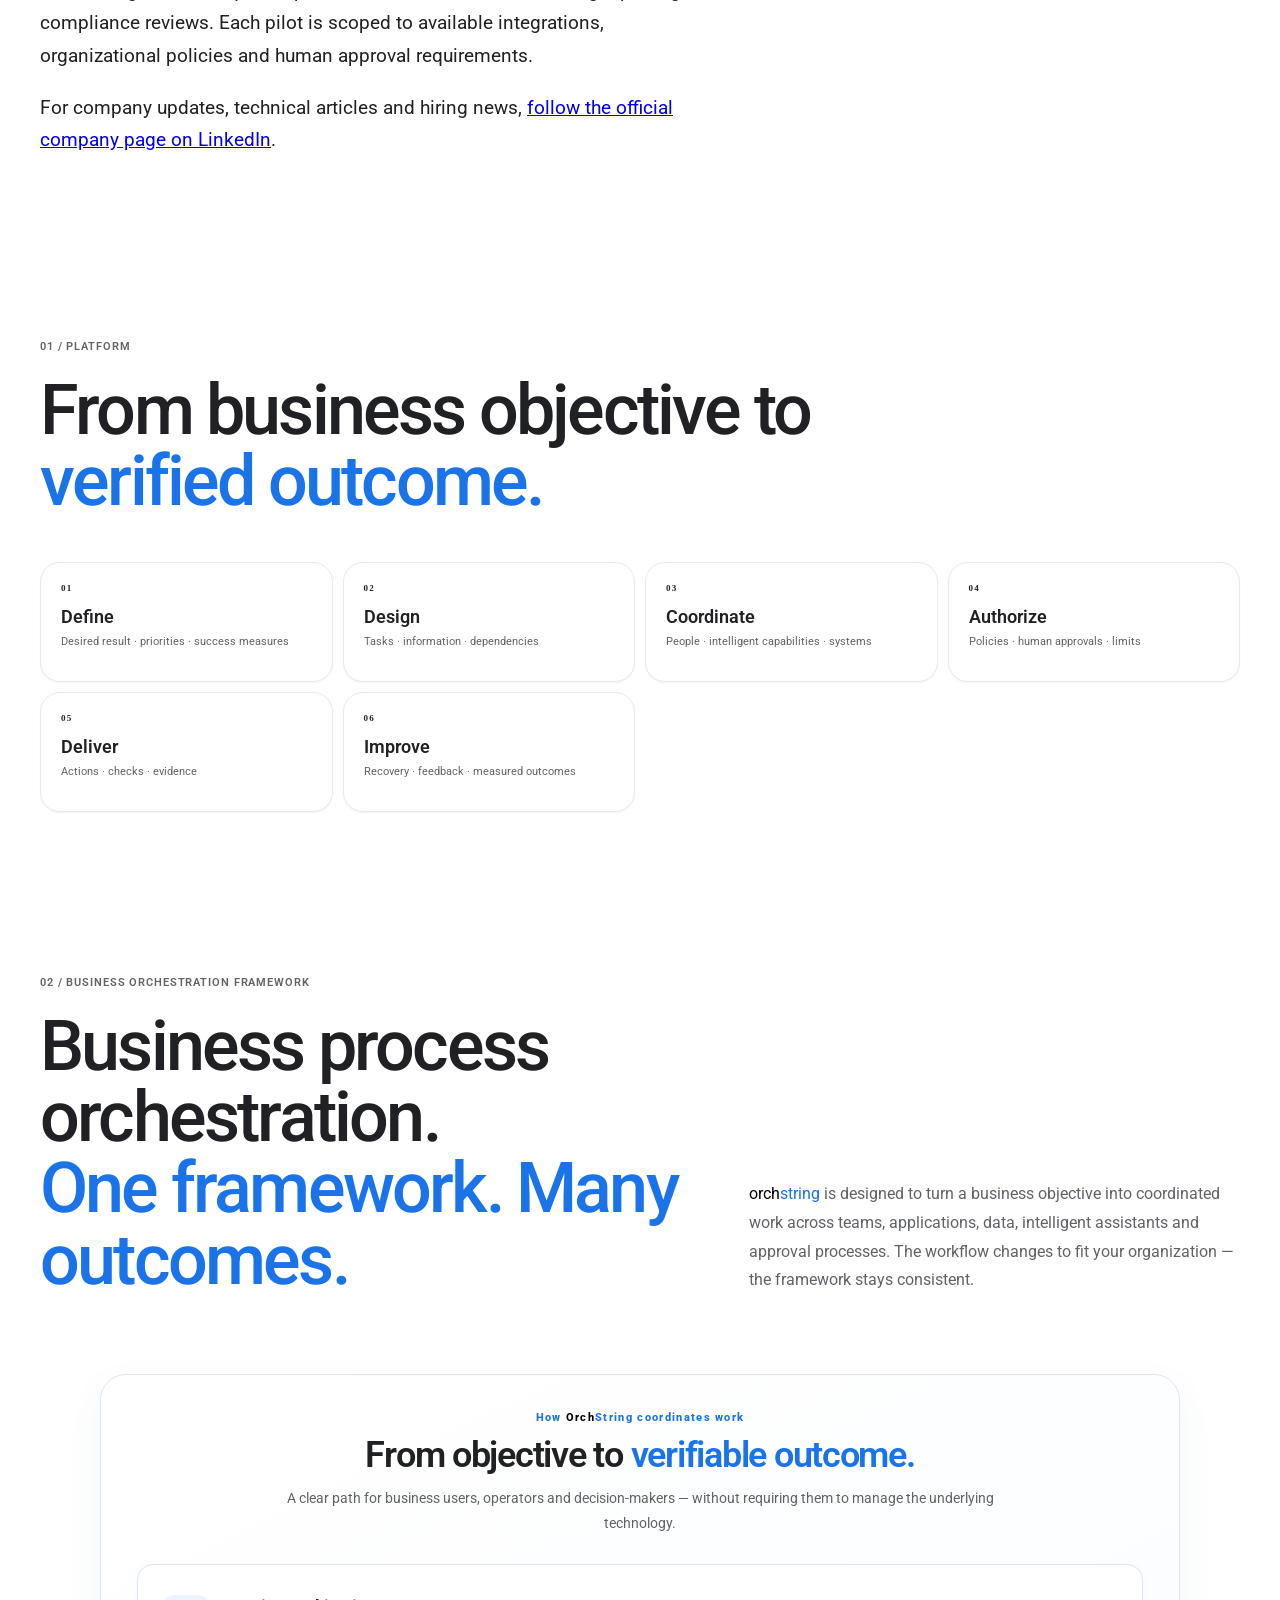
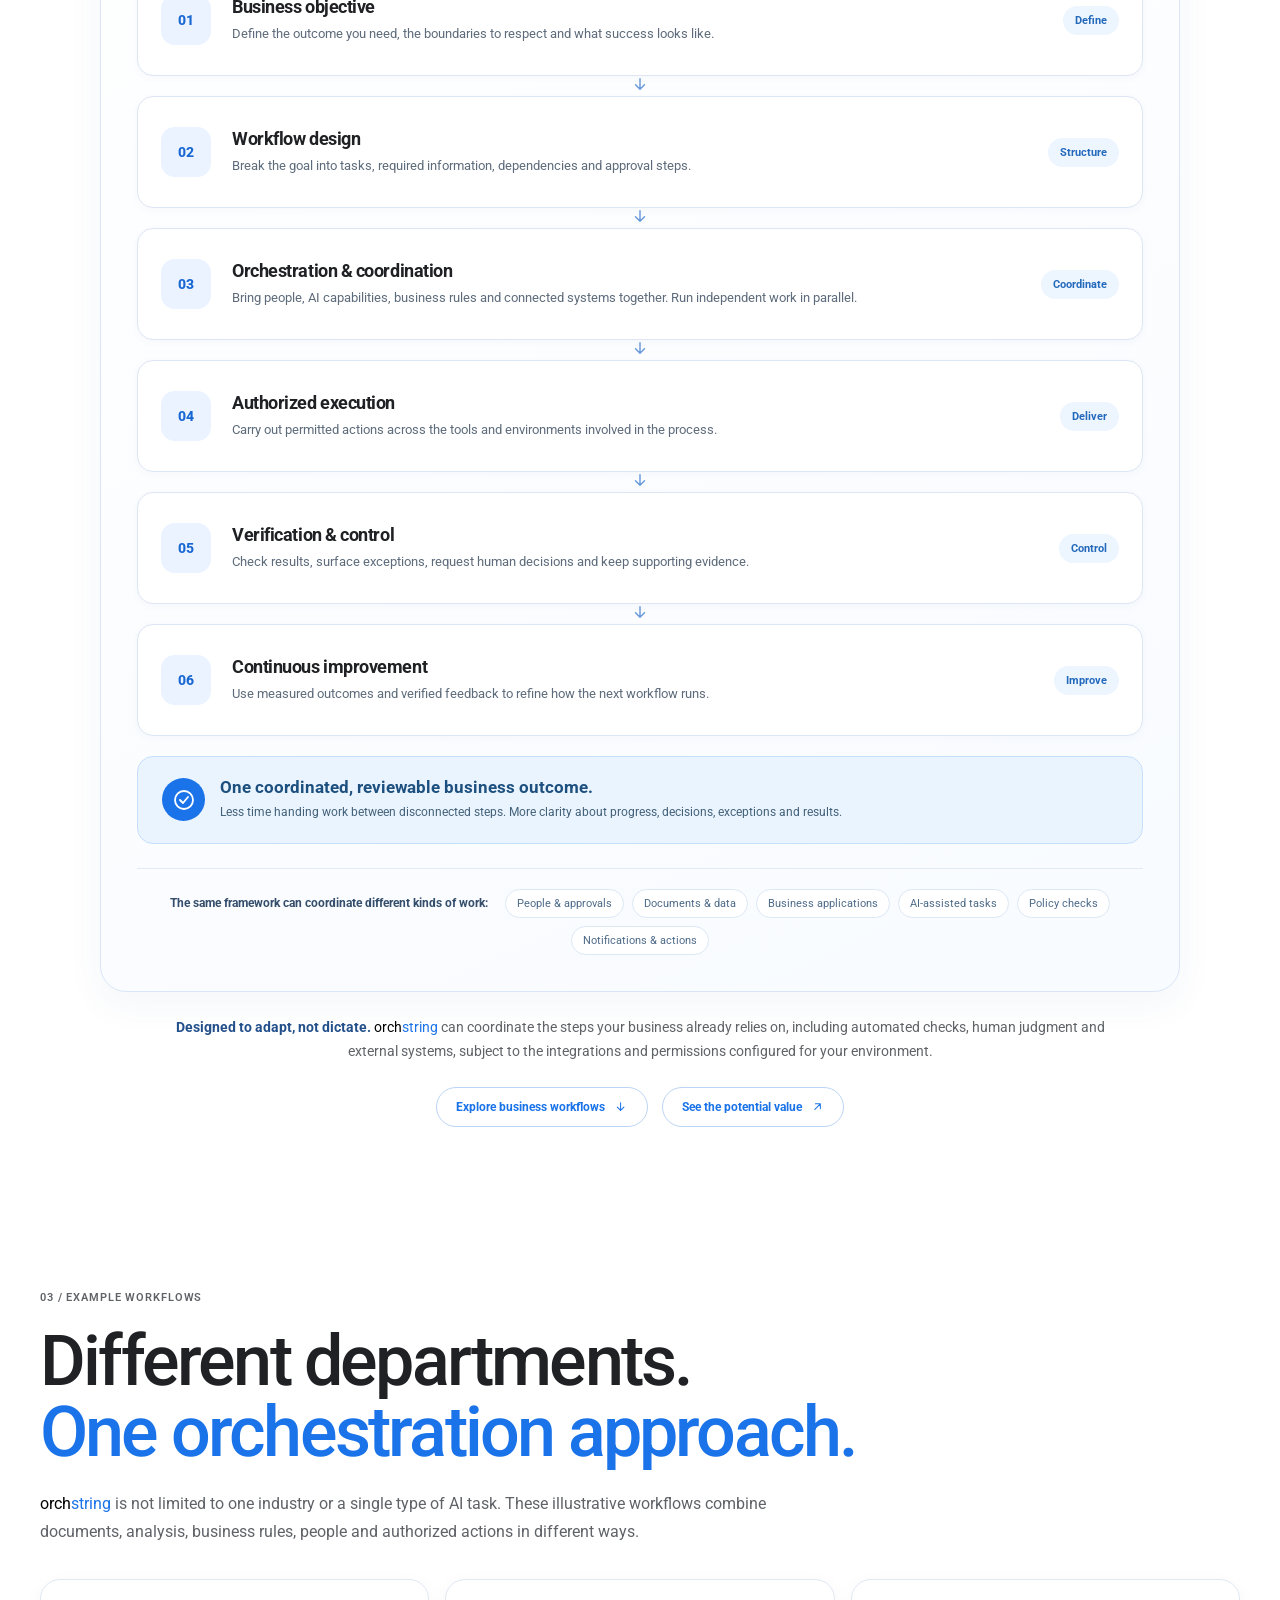
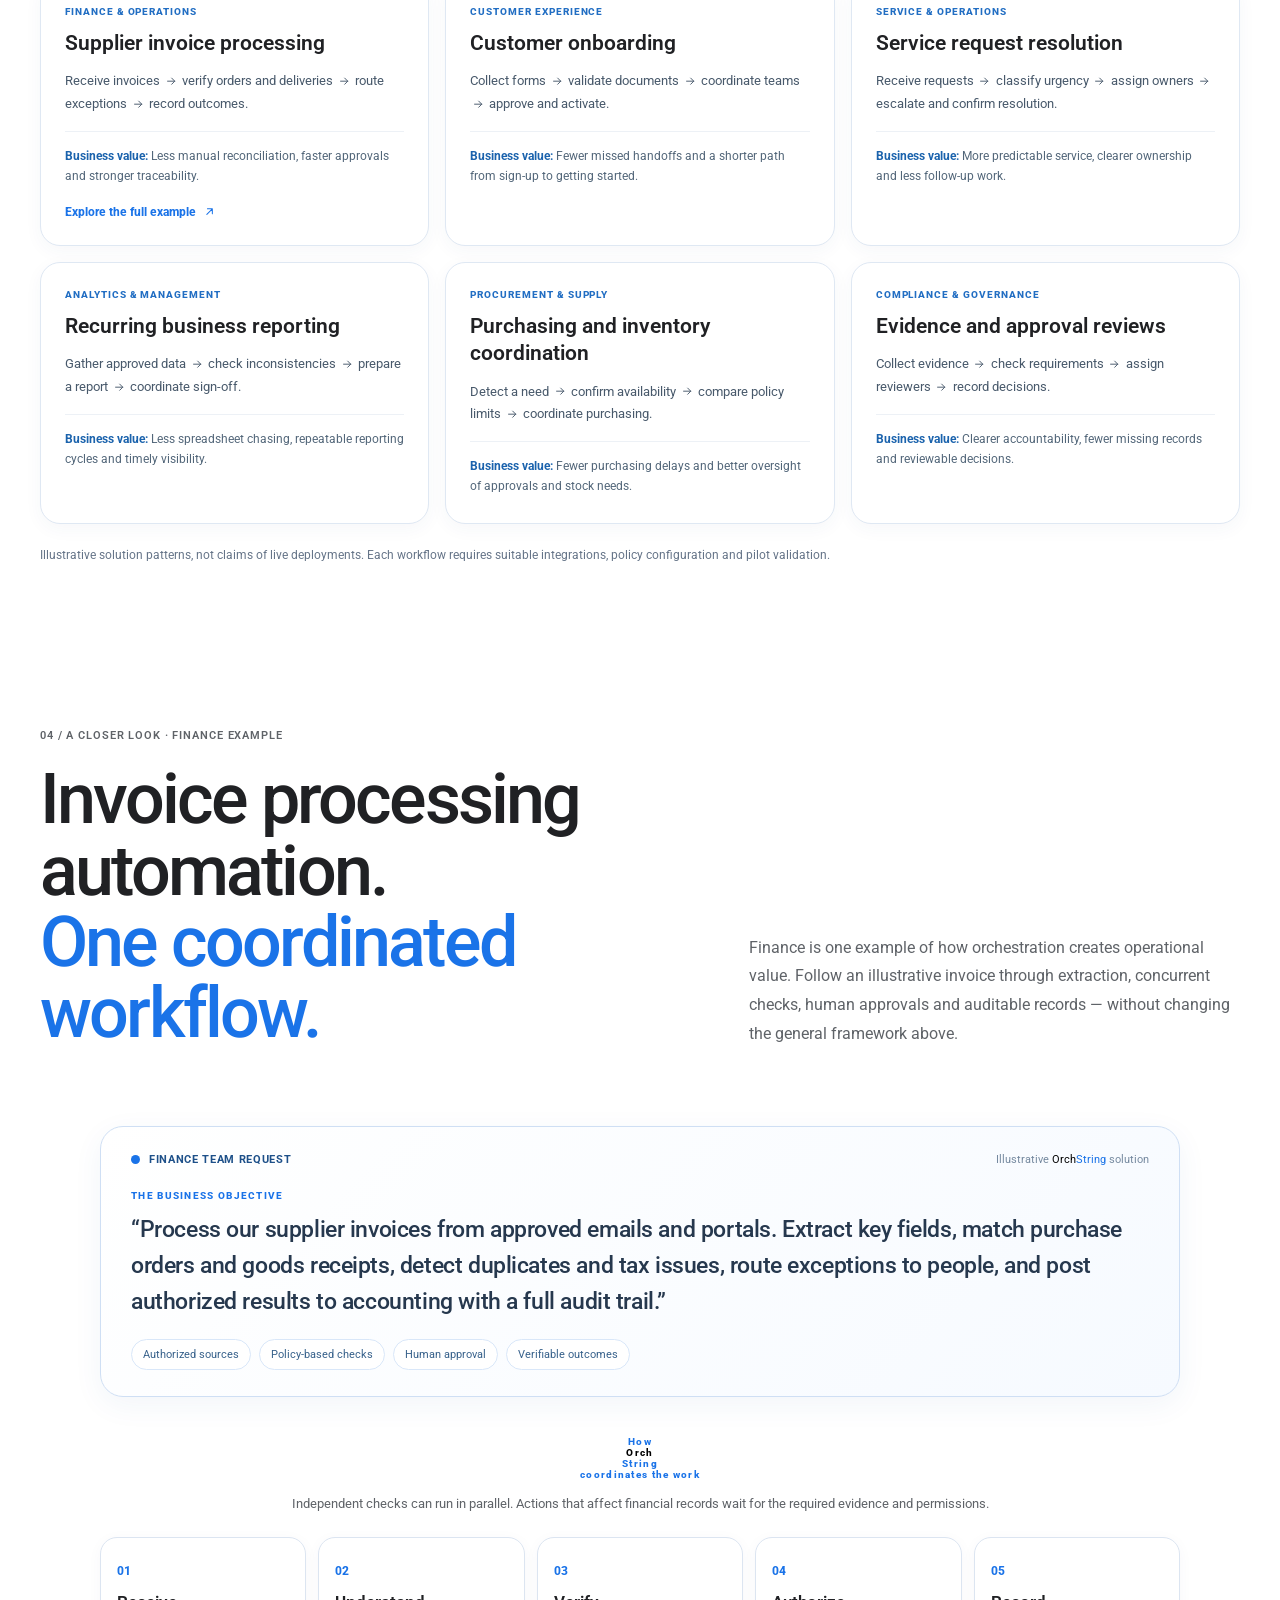
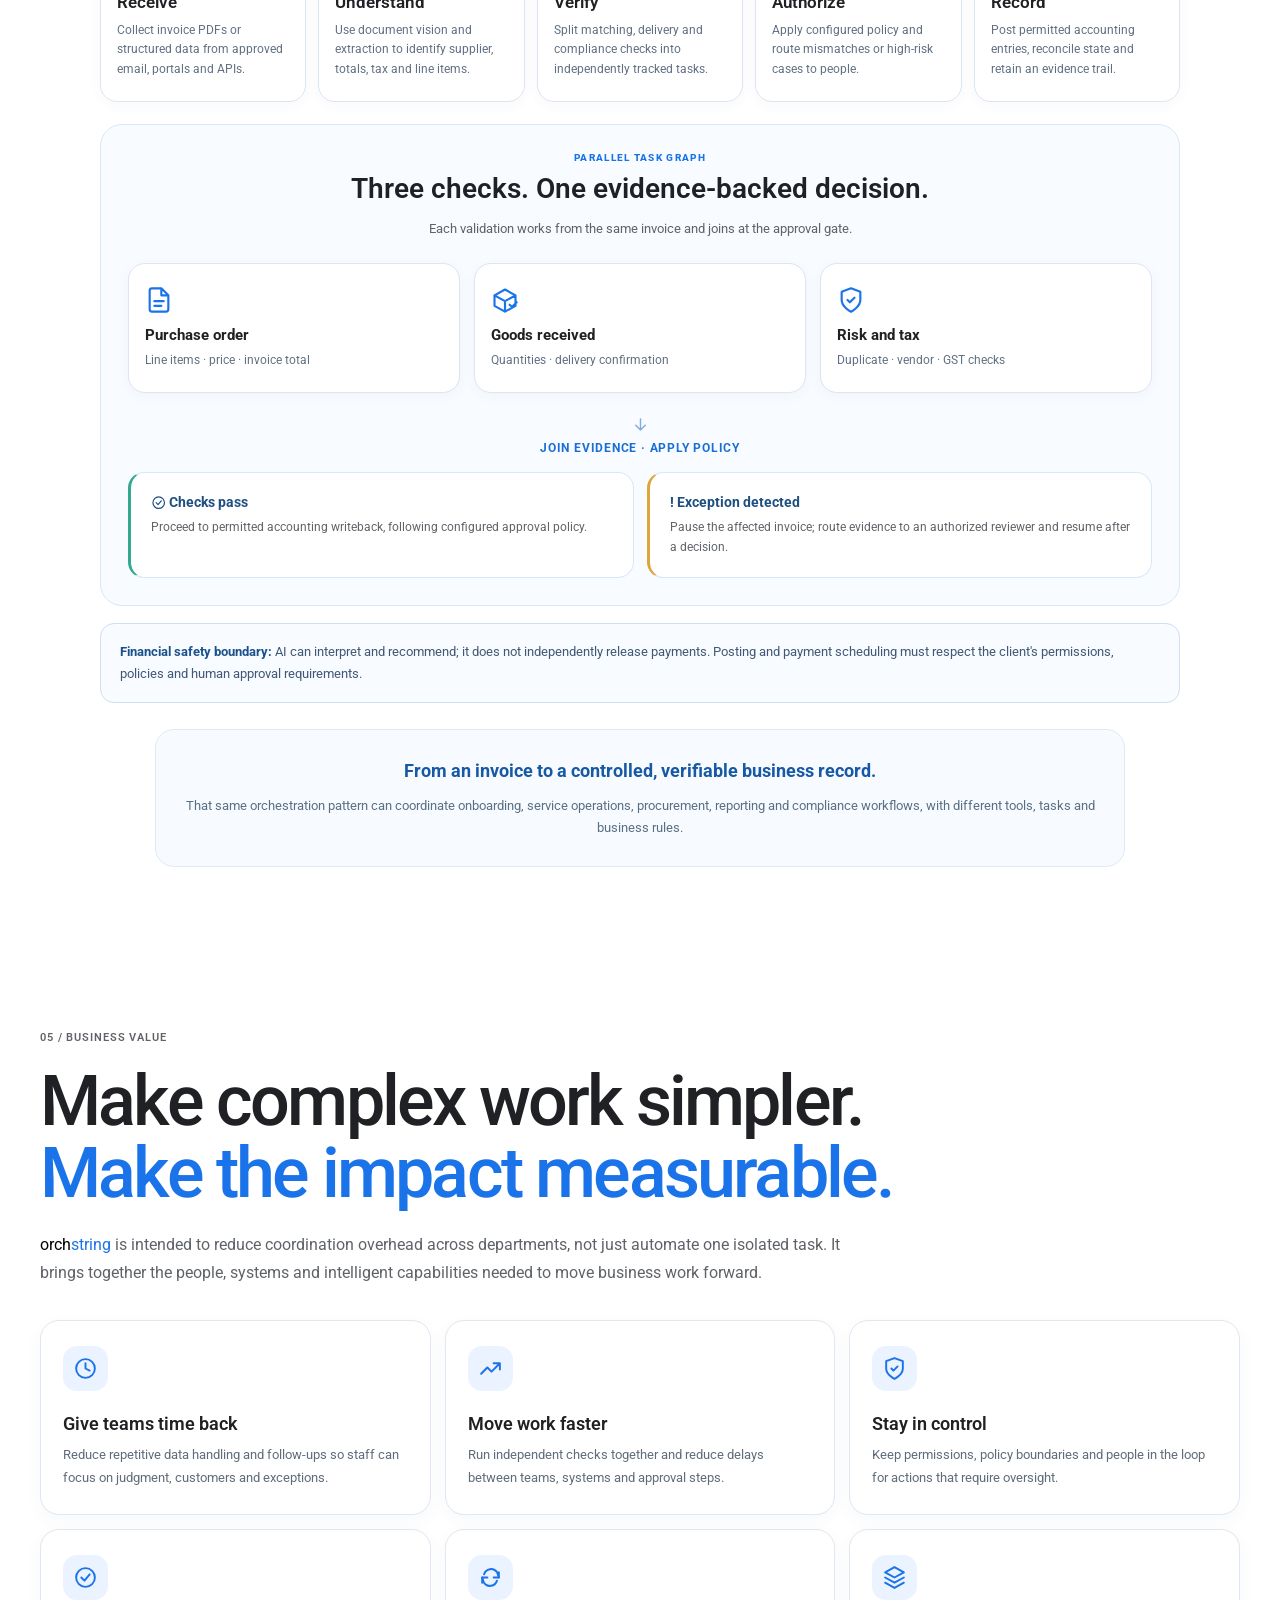
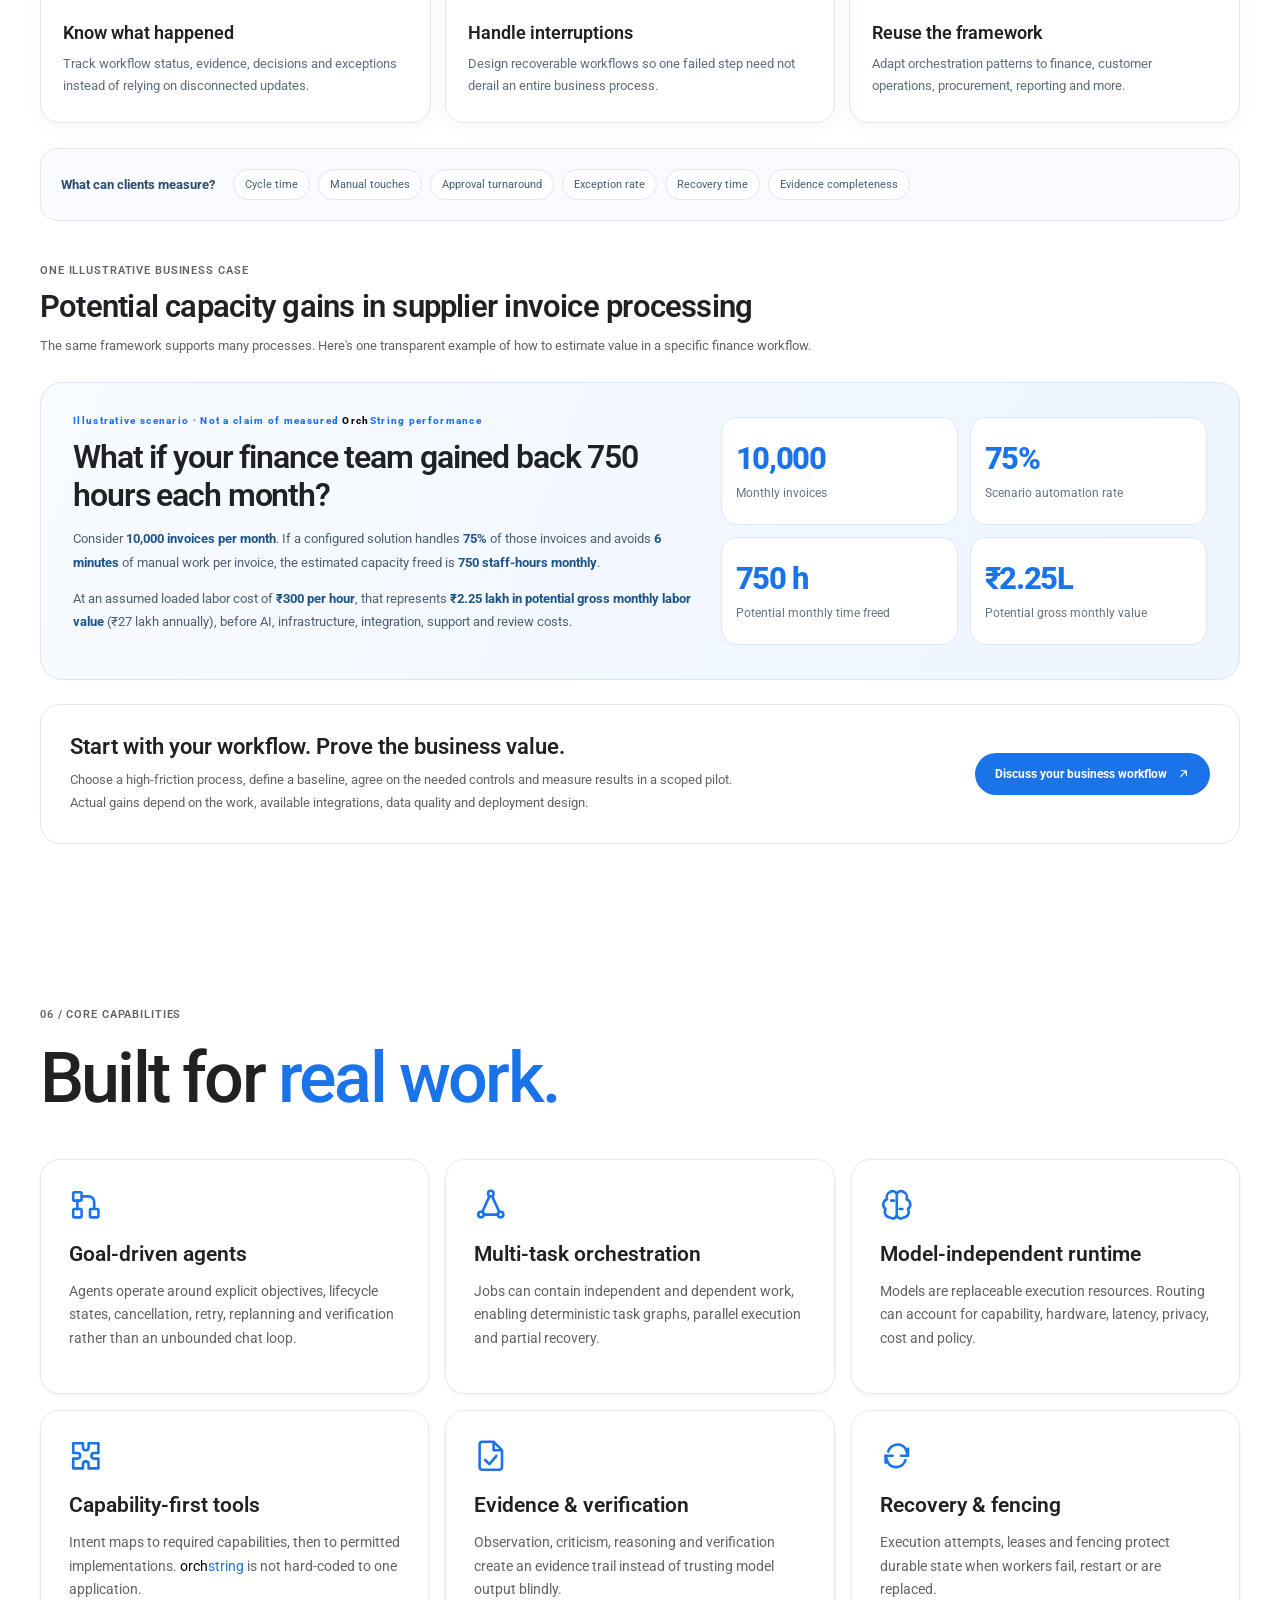
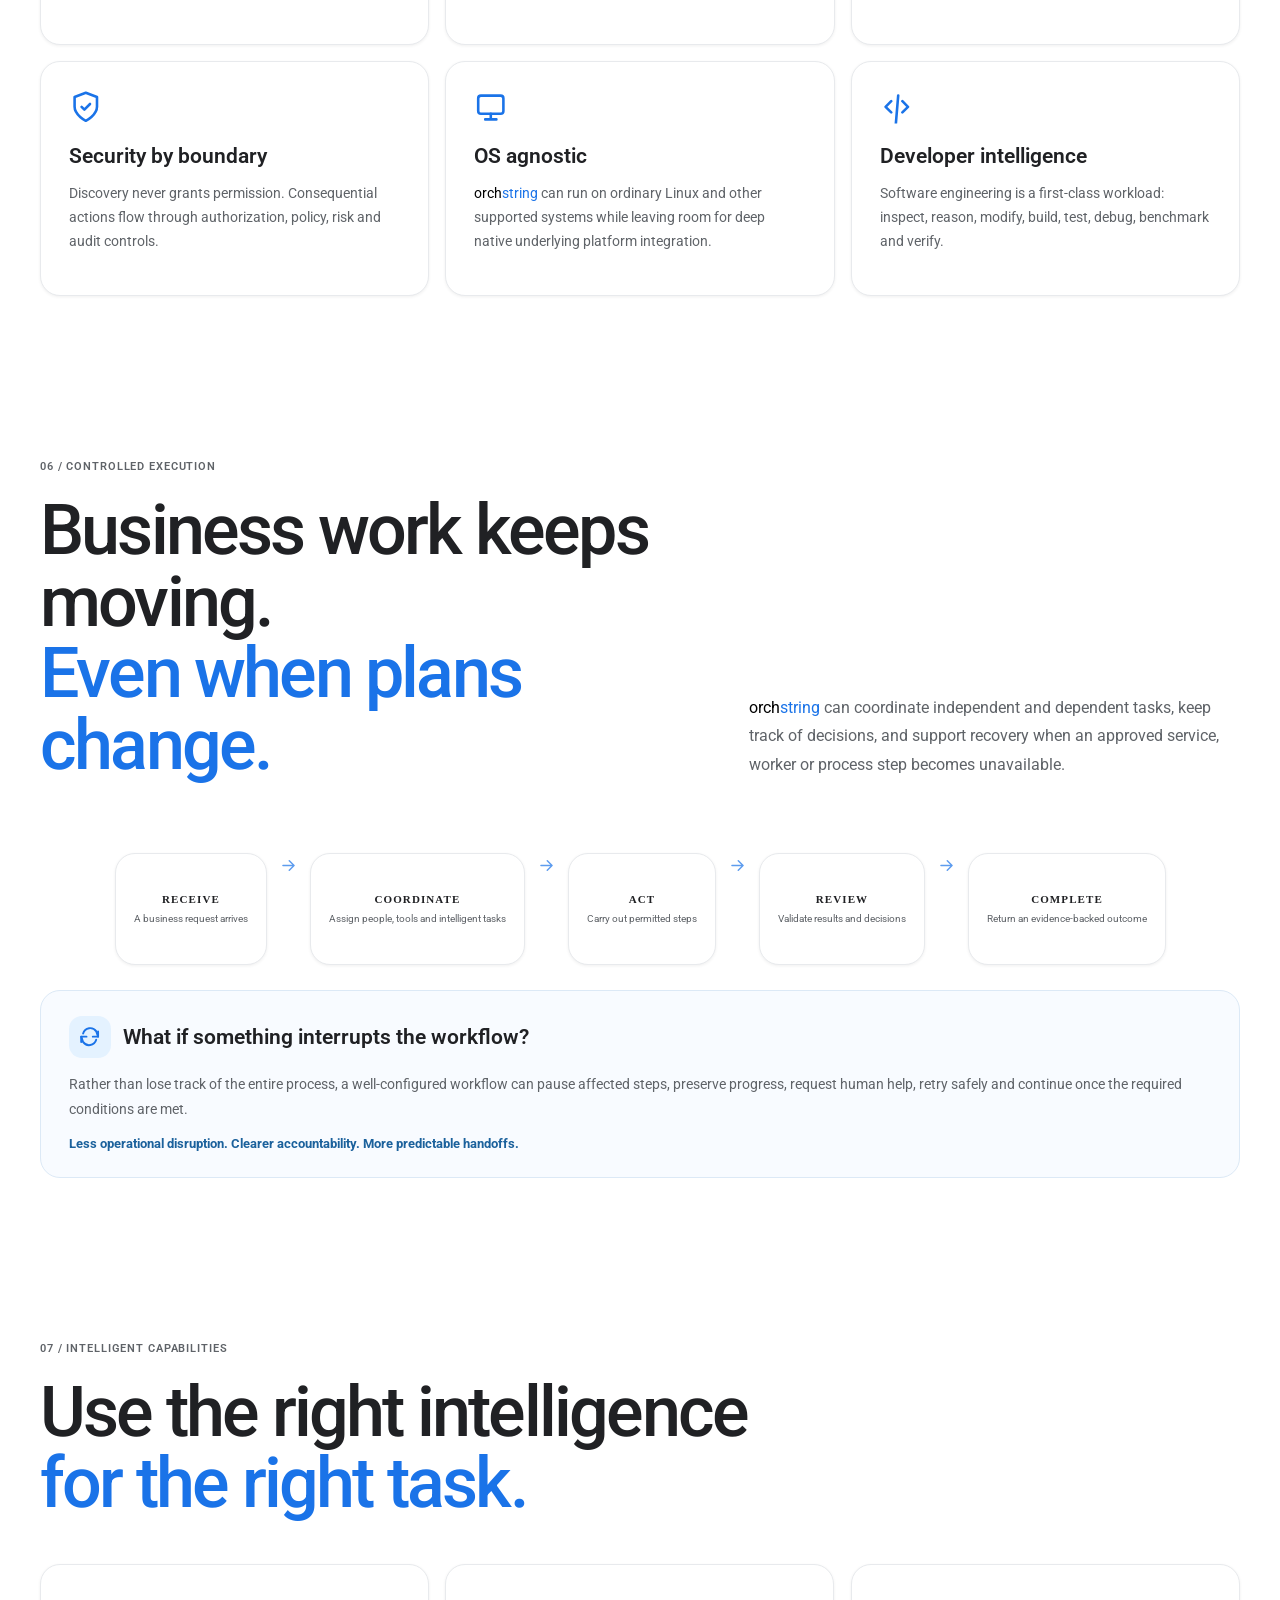
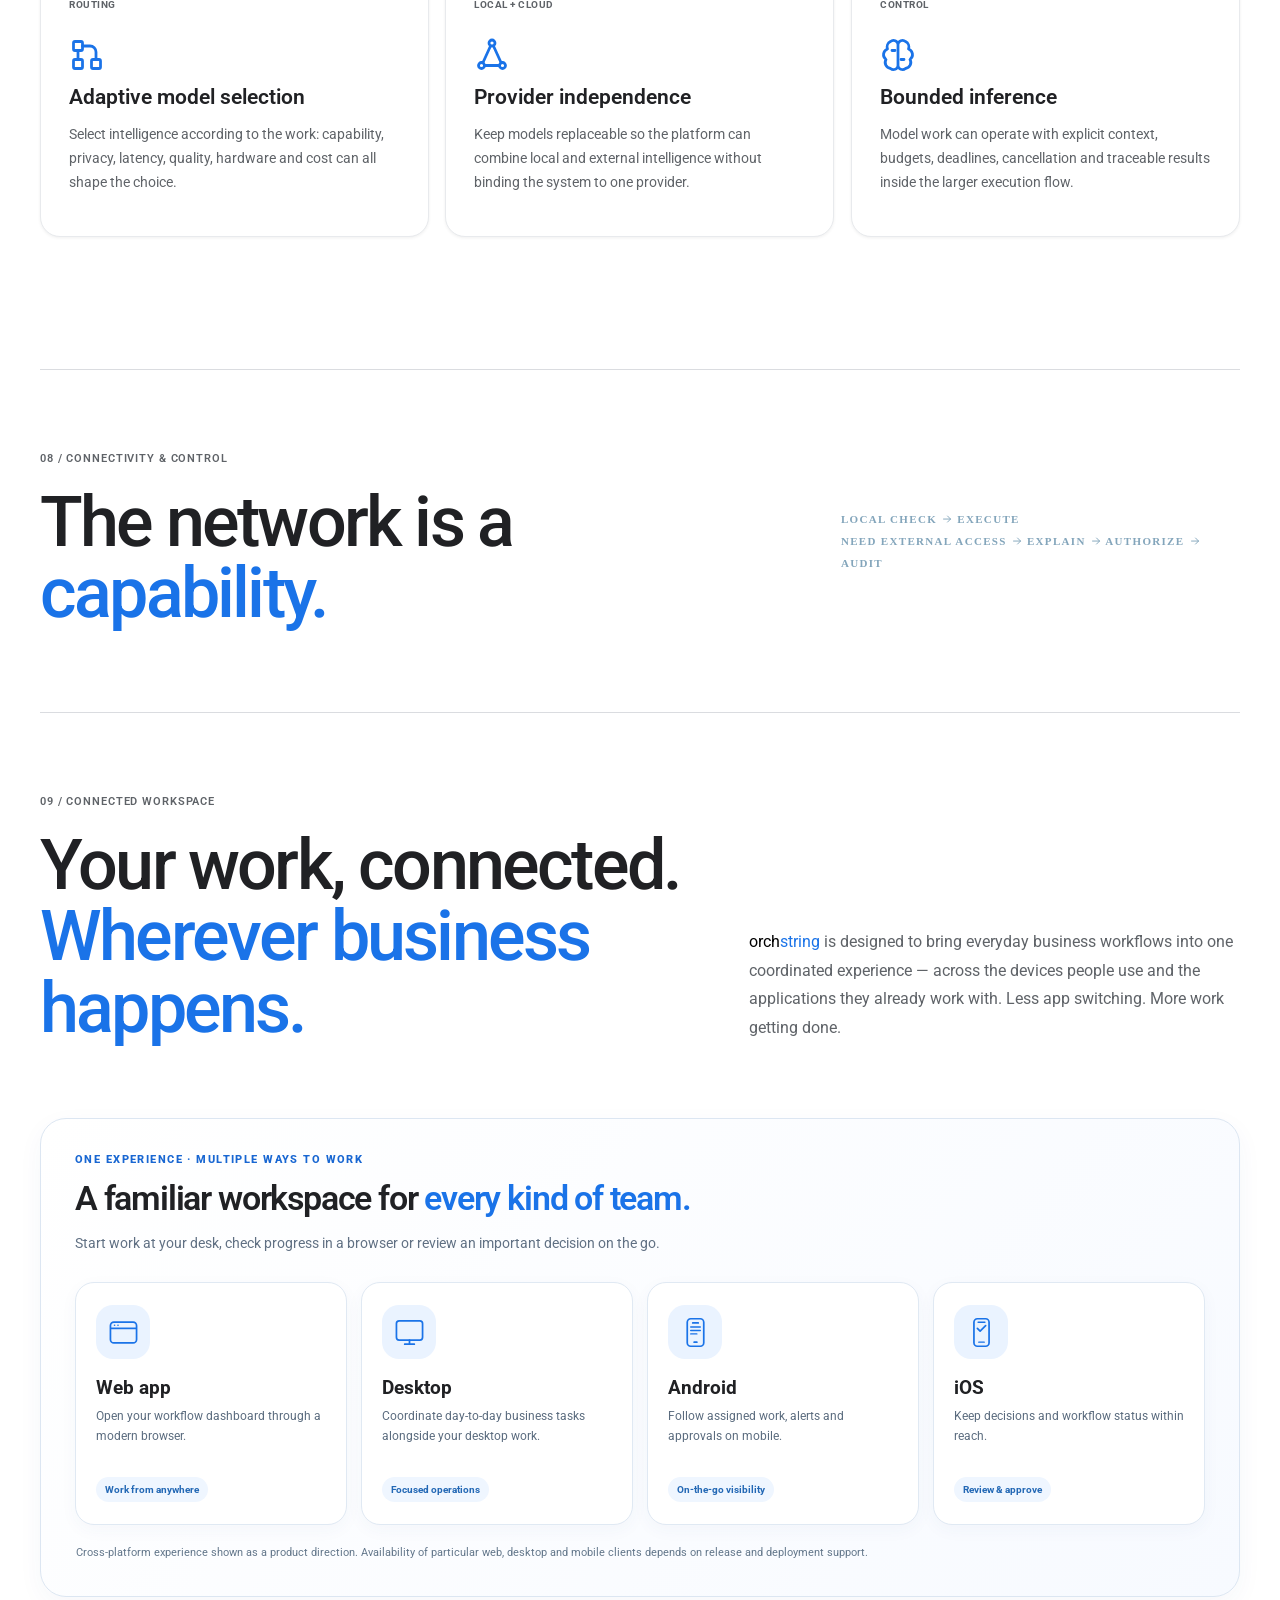
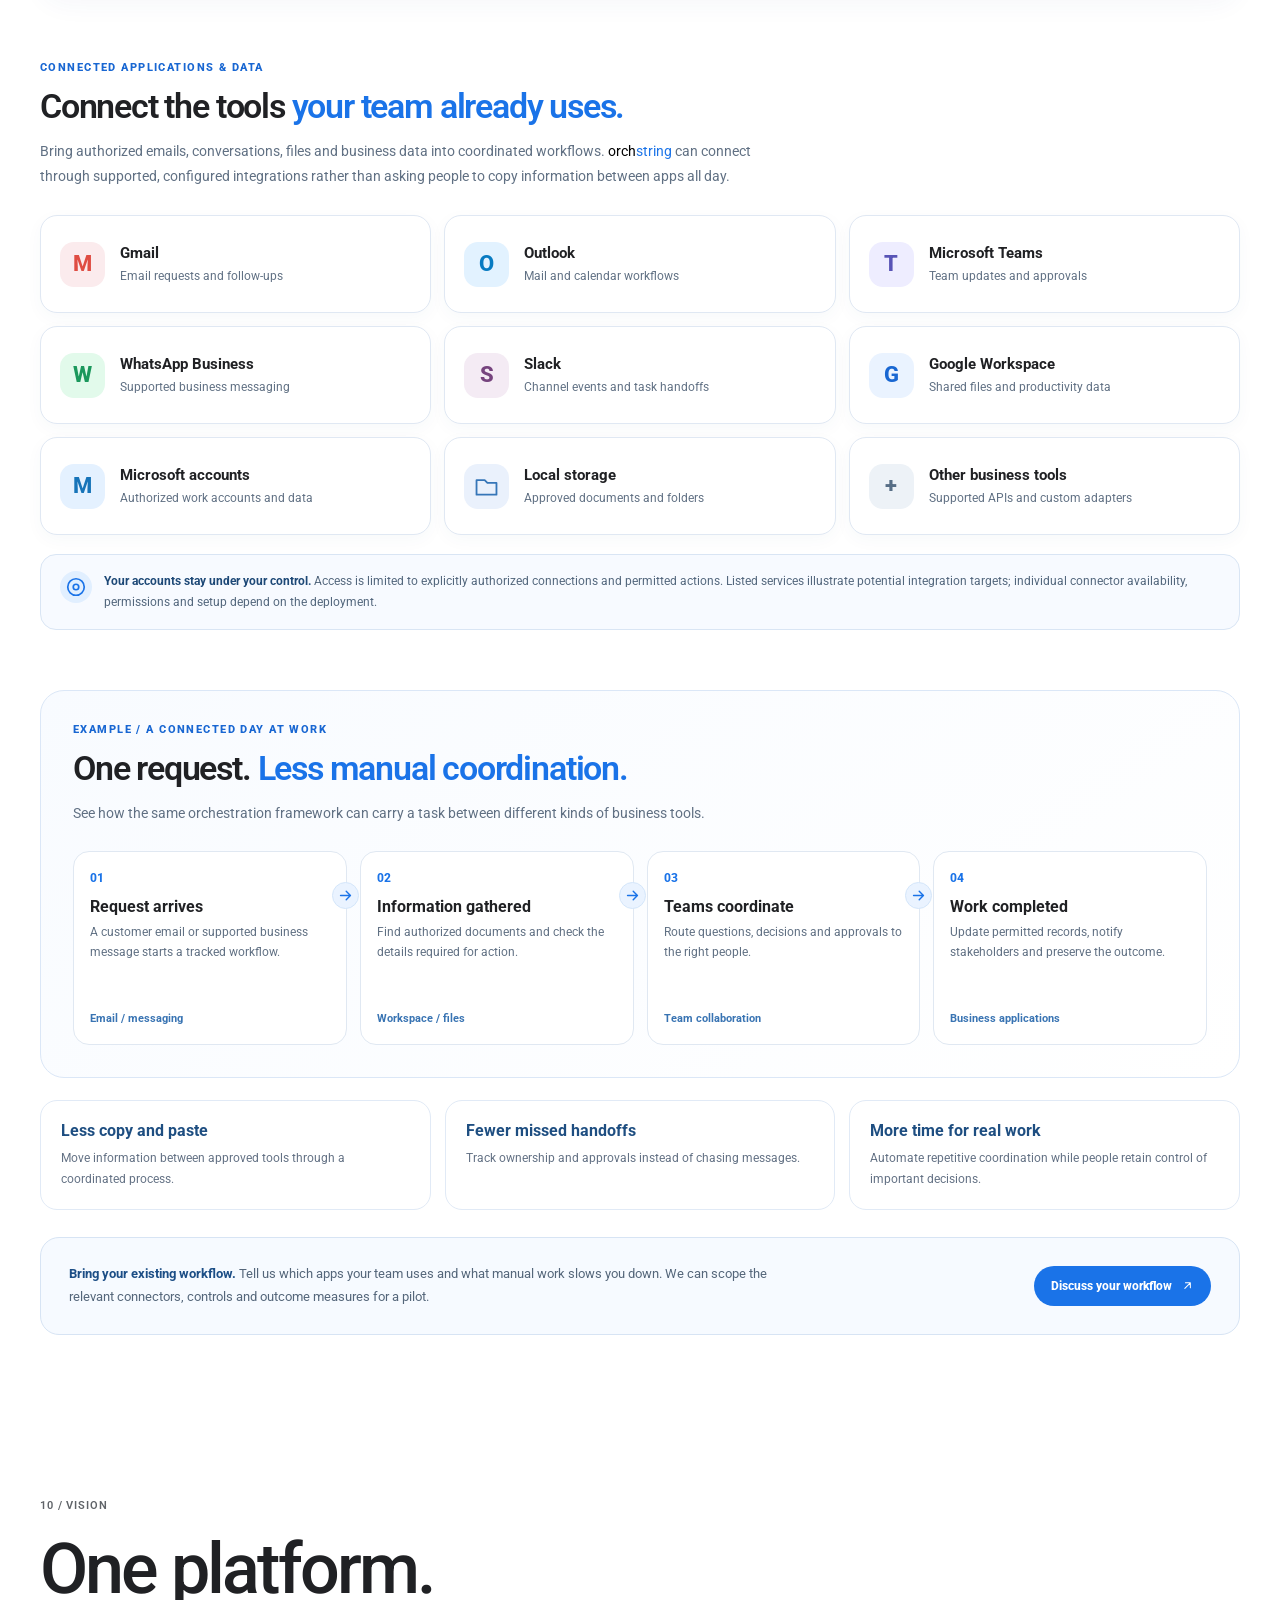
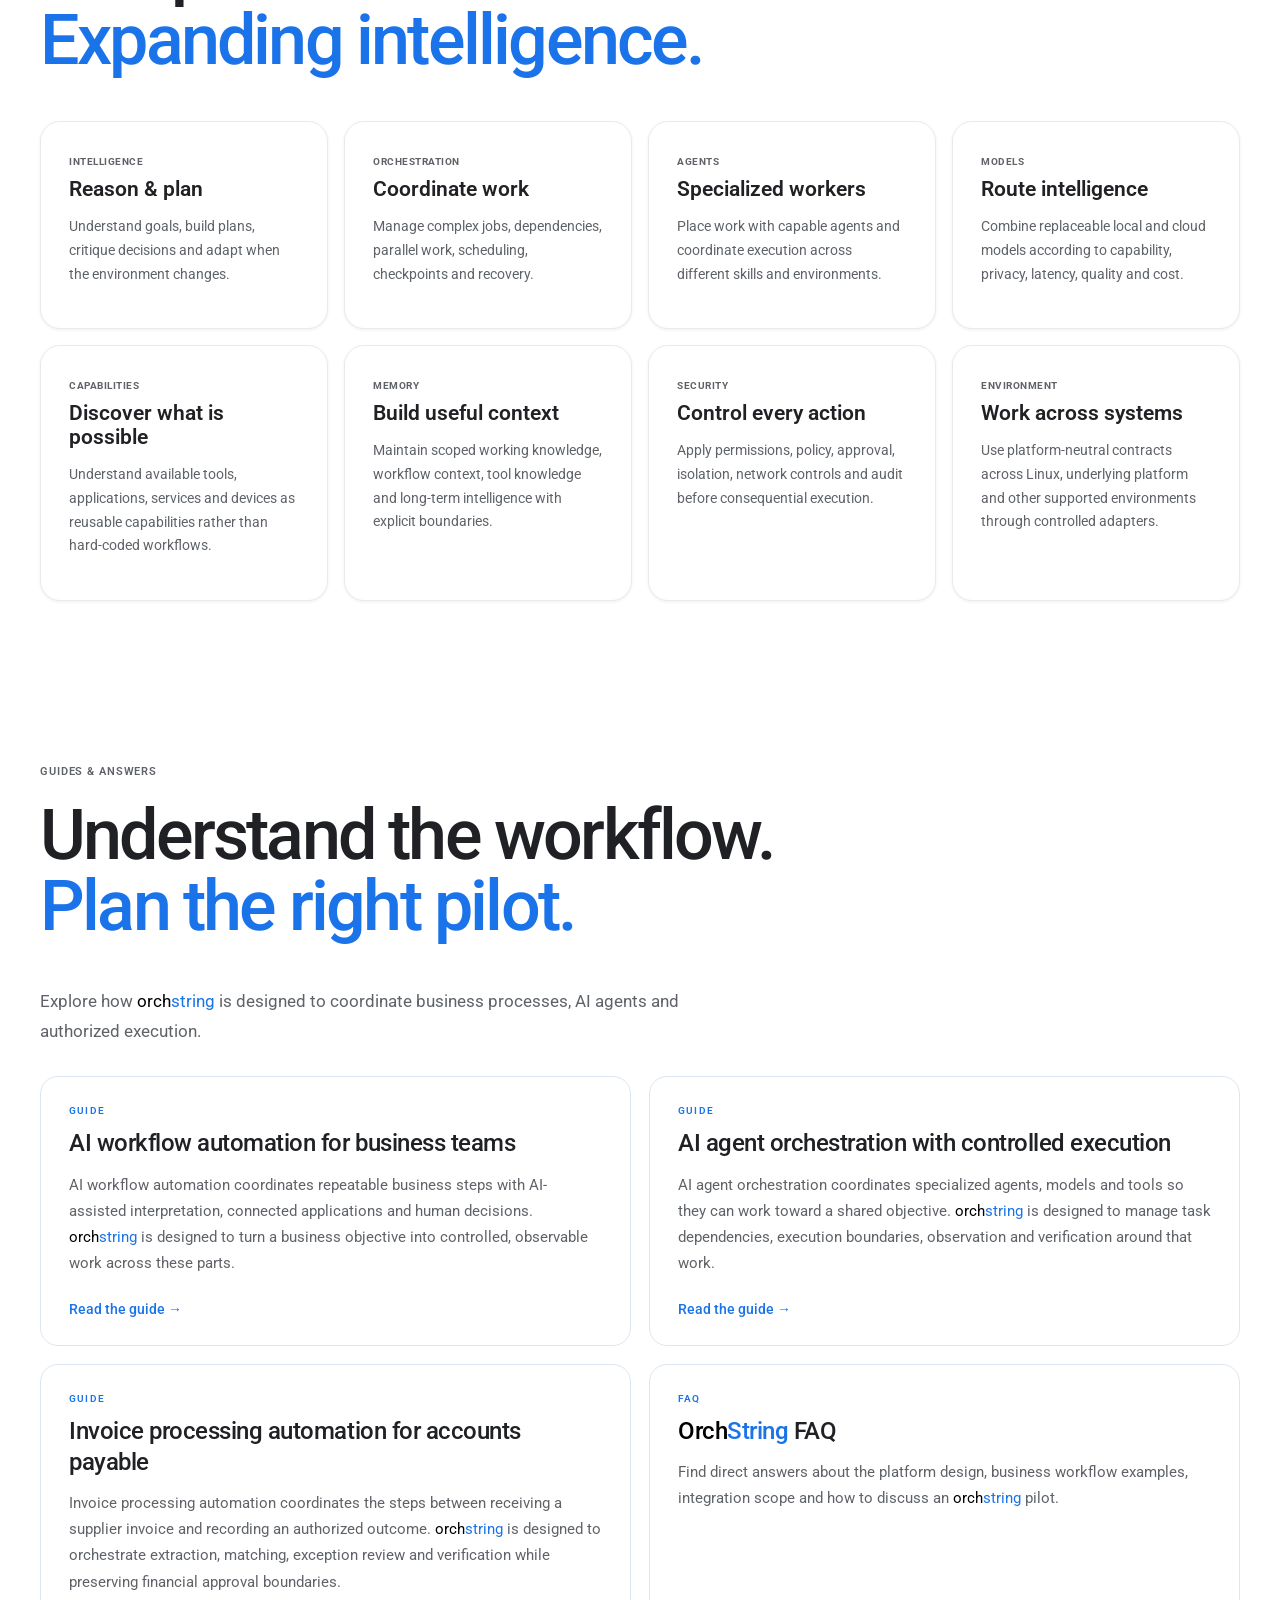
==== commit e8b4ff24: "Add prominent contextual LinkedIn company link to homepage" ====
--- a/index.html
+++ b/index.html
@@ -367,6 +367,7 @@
   <p class="brand-introduction"><strong class="intro-brand"><span class="os-brand-name"><span class="os-brand-orch">Orch</span><span class="os-brand-string">String</span></span></strong> is an AI-powered, enterprise-oriented execution platform designed to transform business objectives into coordinated, controlled, and verifiable workflows.</p>
   <p class="enterprise-positioning"><span class="os-brand-name"><span class="os-brand-orch">orch</span><span class="os-brand-string">string</span></span> is being developed as a complete enterprise software platform for end-to-end business automation. It connects people, applications, data and AI across planning, approvals, execution, verification and recovery.</p>
   <p class="enterprise-positioning">Business use cases under development include AI workflow automation, multi-agent orchestration, accounts payable and invoice processing, customer onboarding, service requests, procurement coordination, recurring reporting and compliance reviews. Each pilot is scoped to available integrations, organizational policies and human approval requirements.</p>
+  <p class="enterprise-positioning">For company updates, technical articles and hiring news, <a href="https://www.linkedin.com/company/orchstring/" target="_blank" rel="noopener noreferrer">follow the official company page on LinkedIn</a>.</p>
 </section>
 
 <section id="platform" class="reveal">
